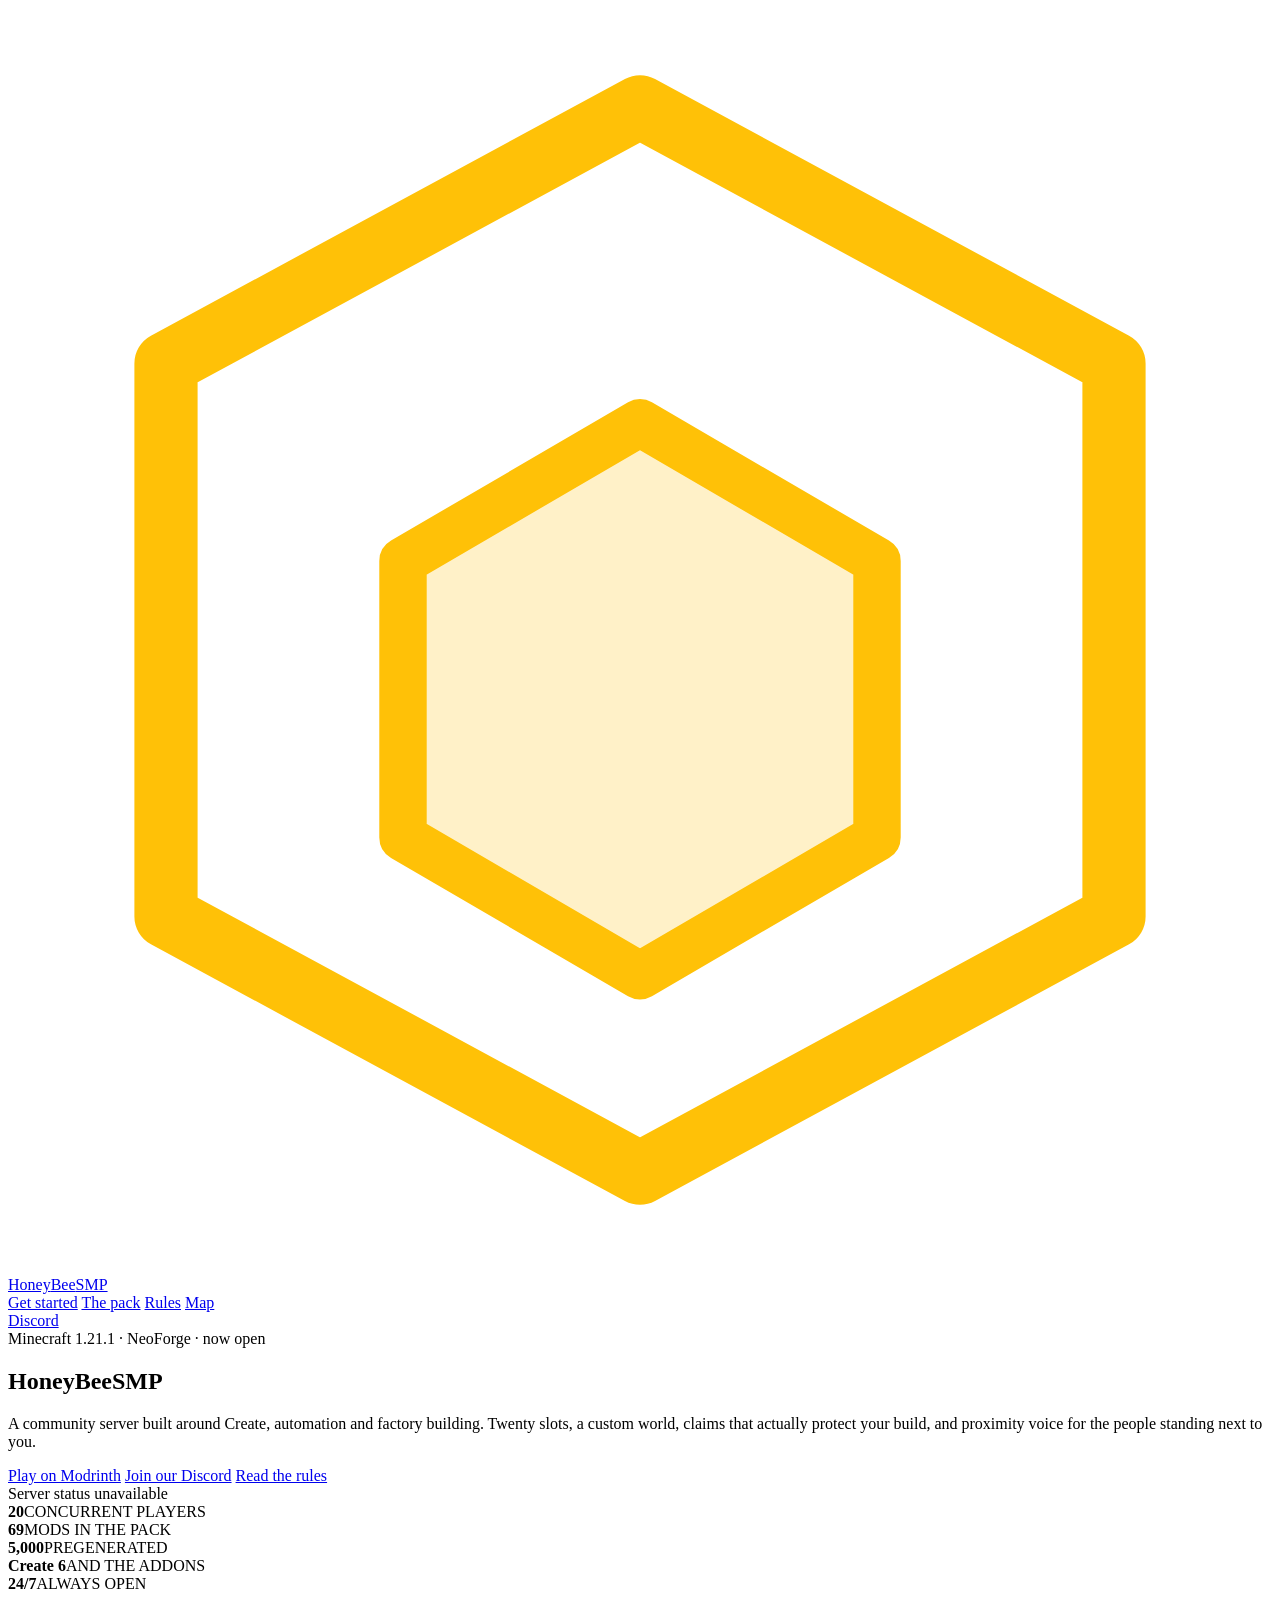
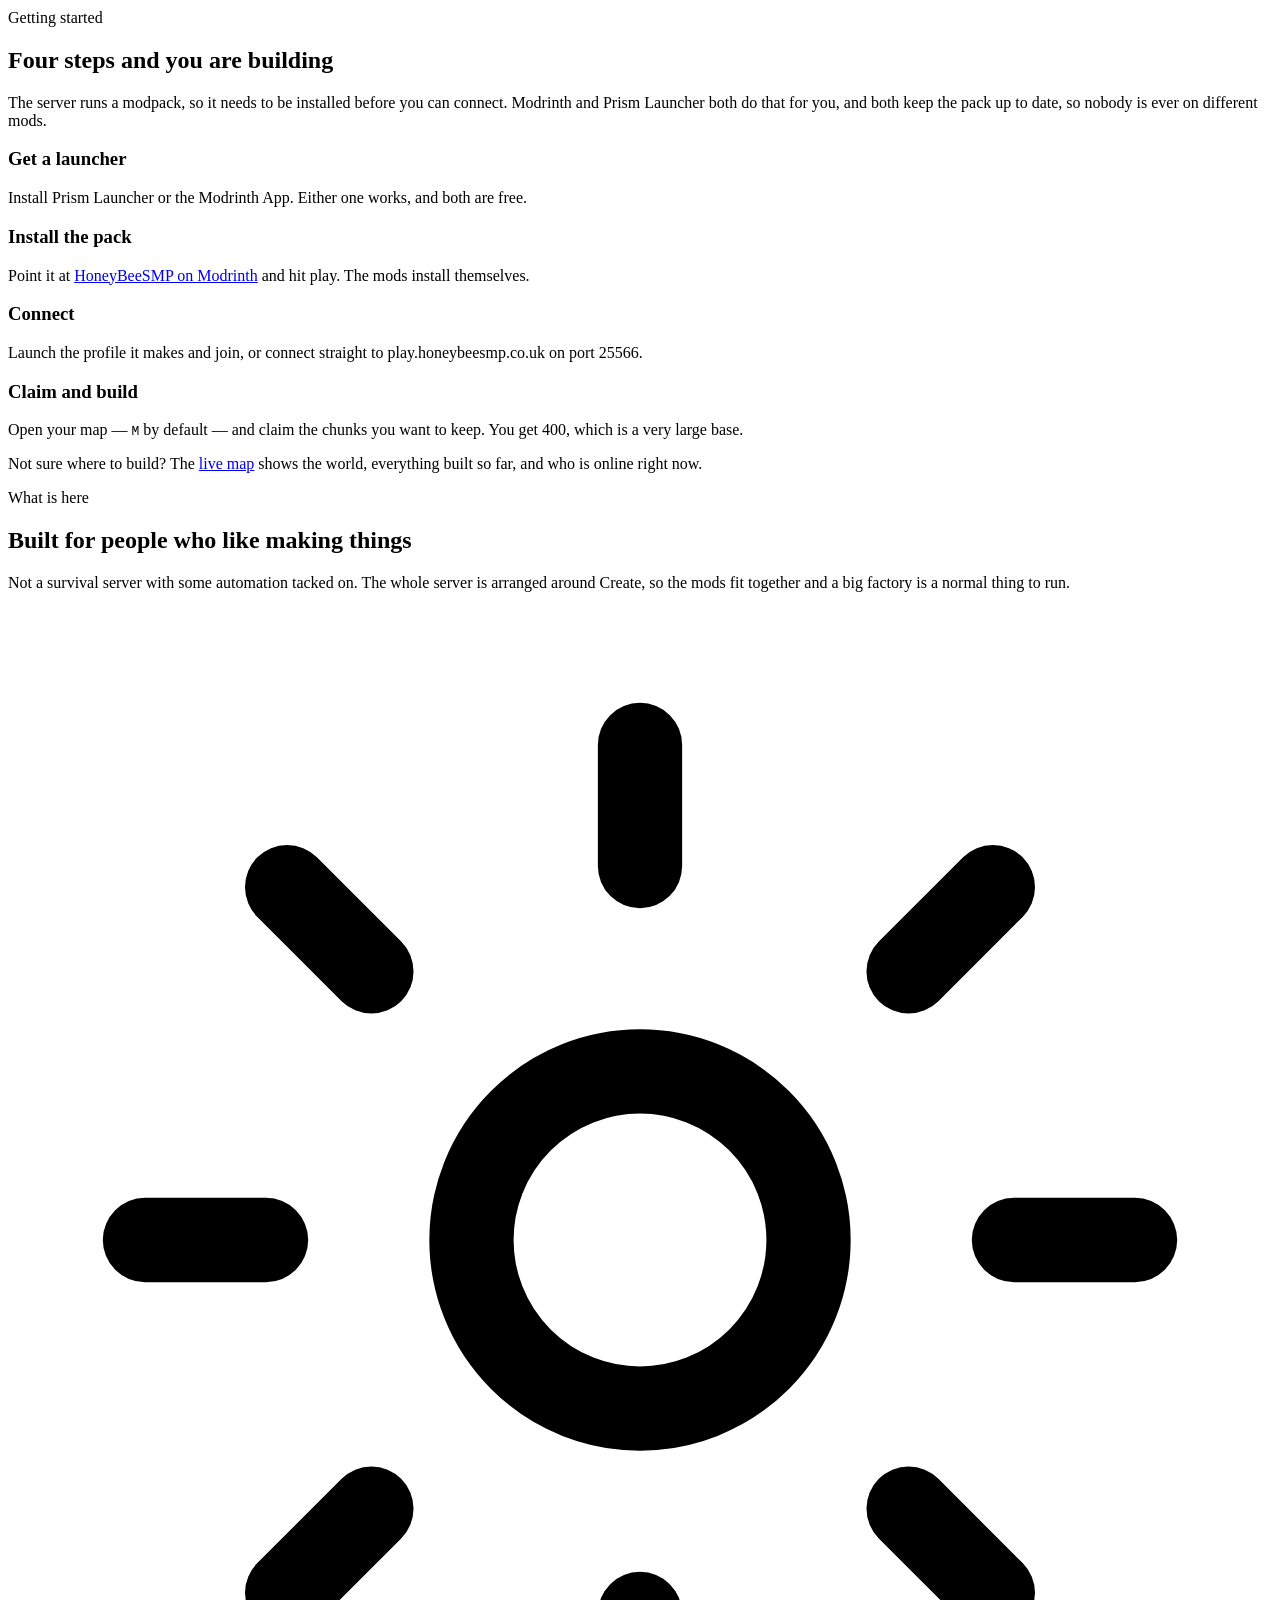
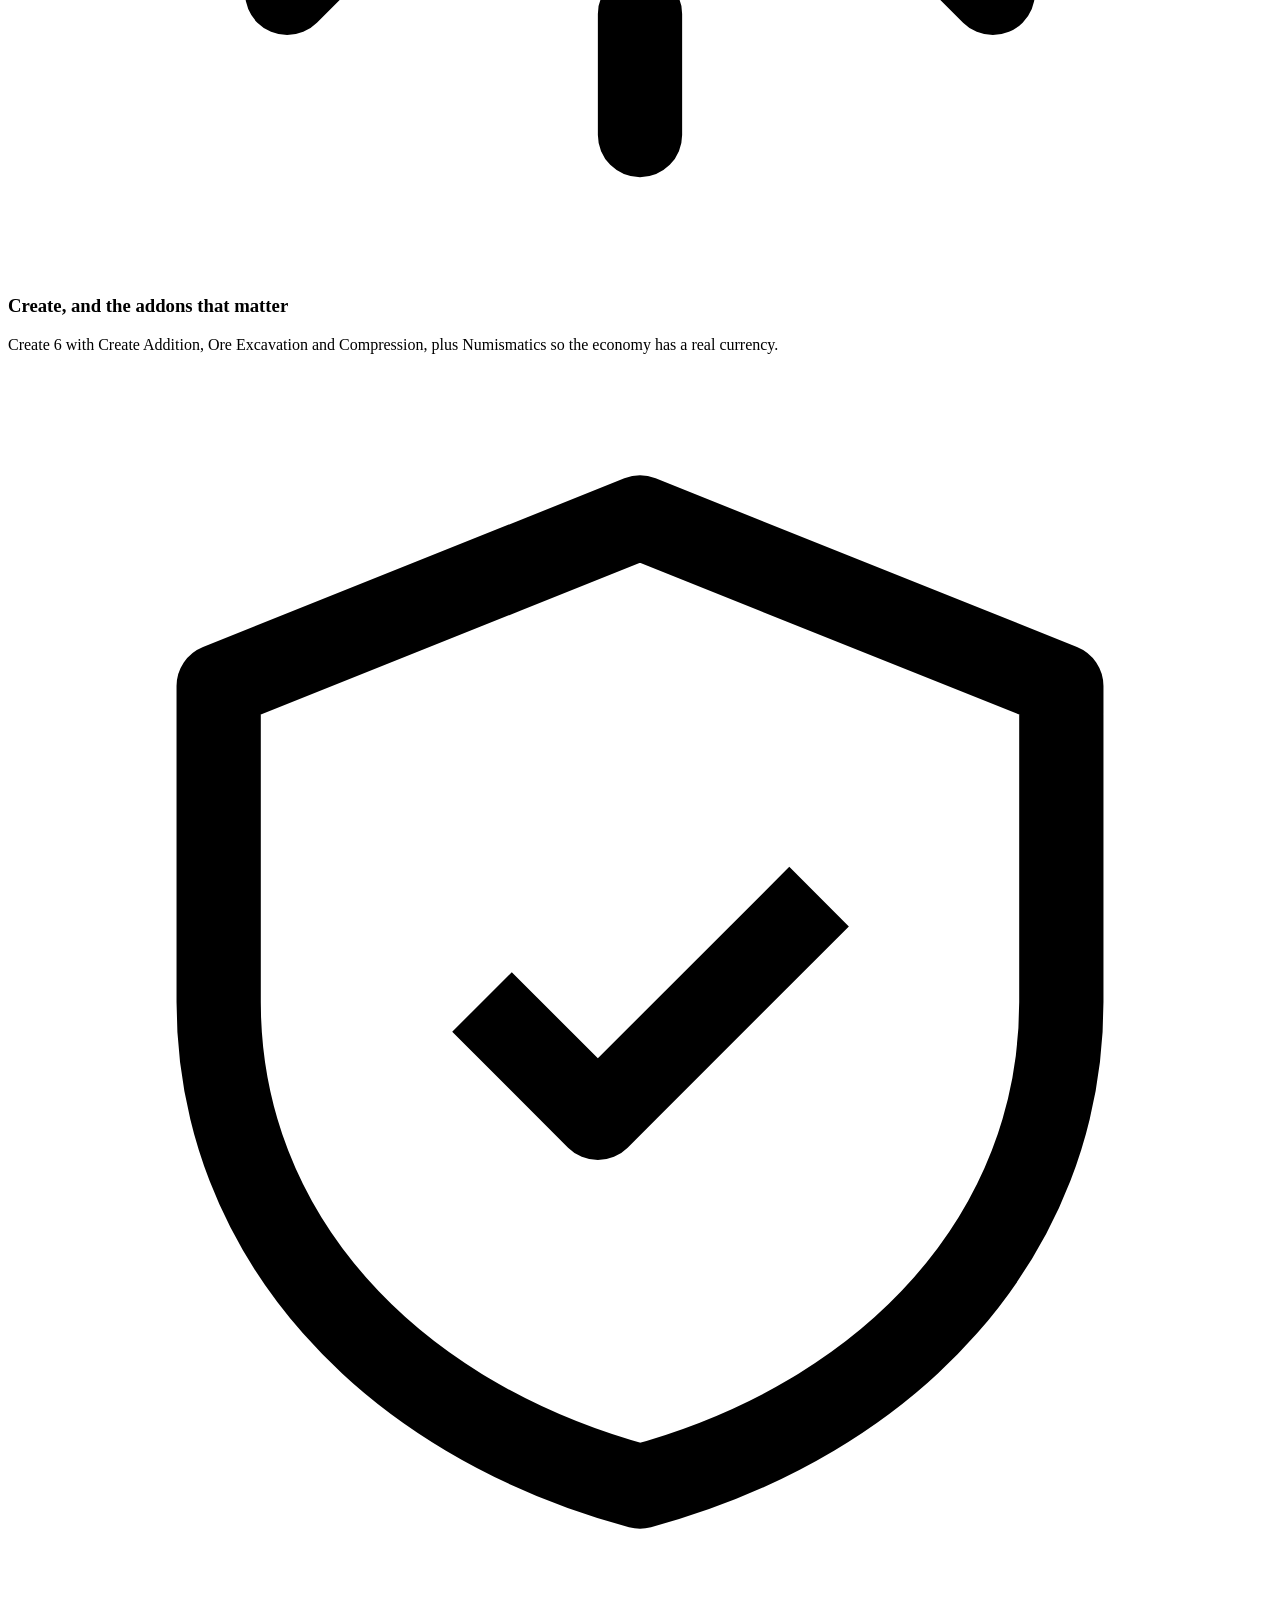
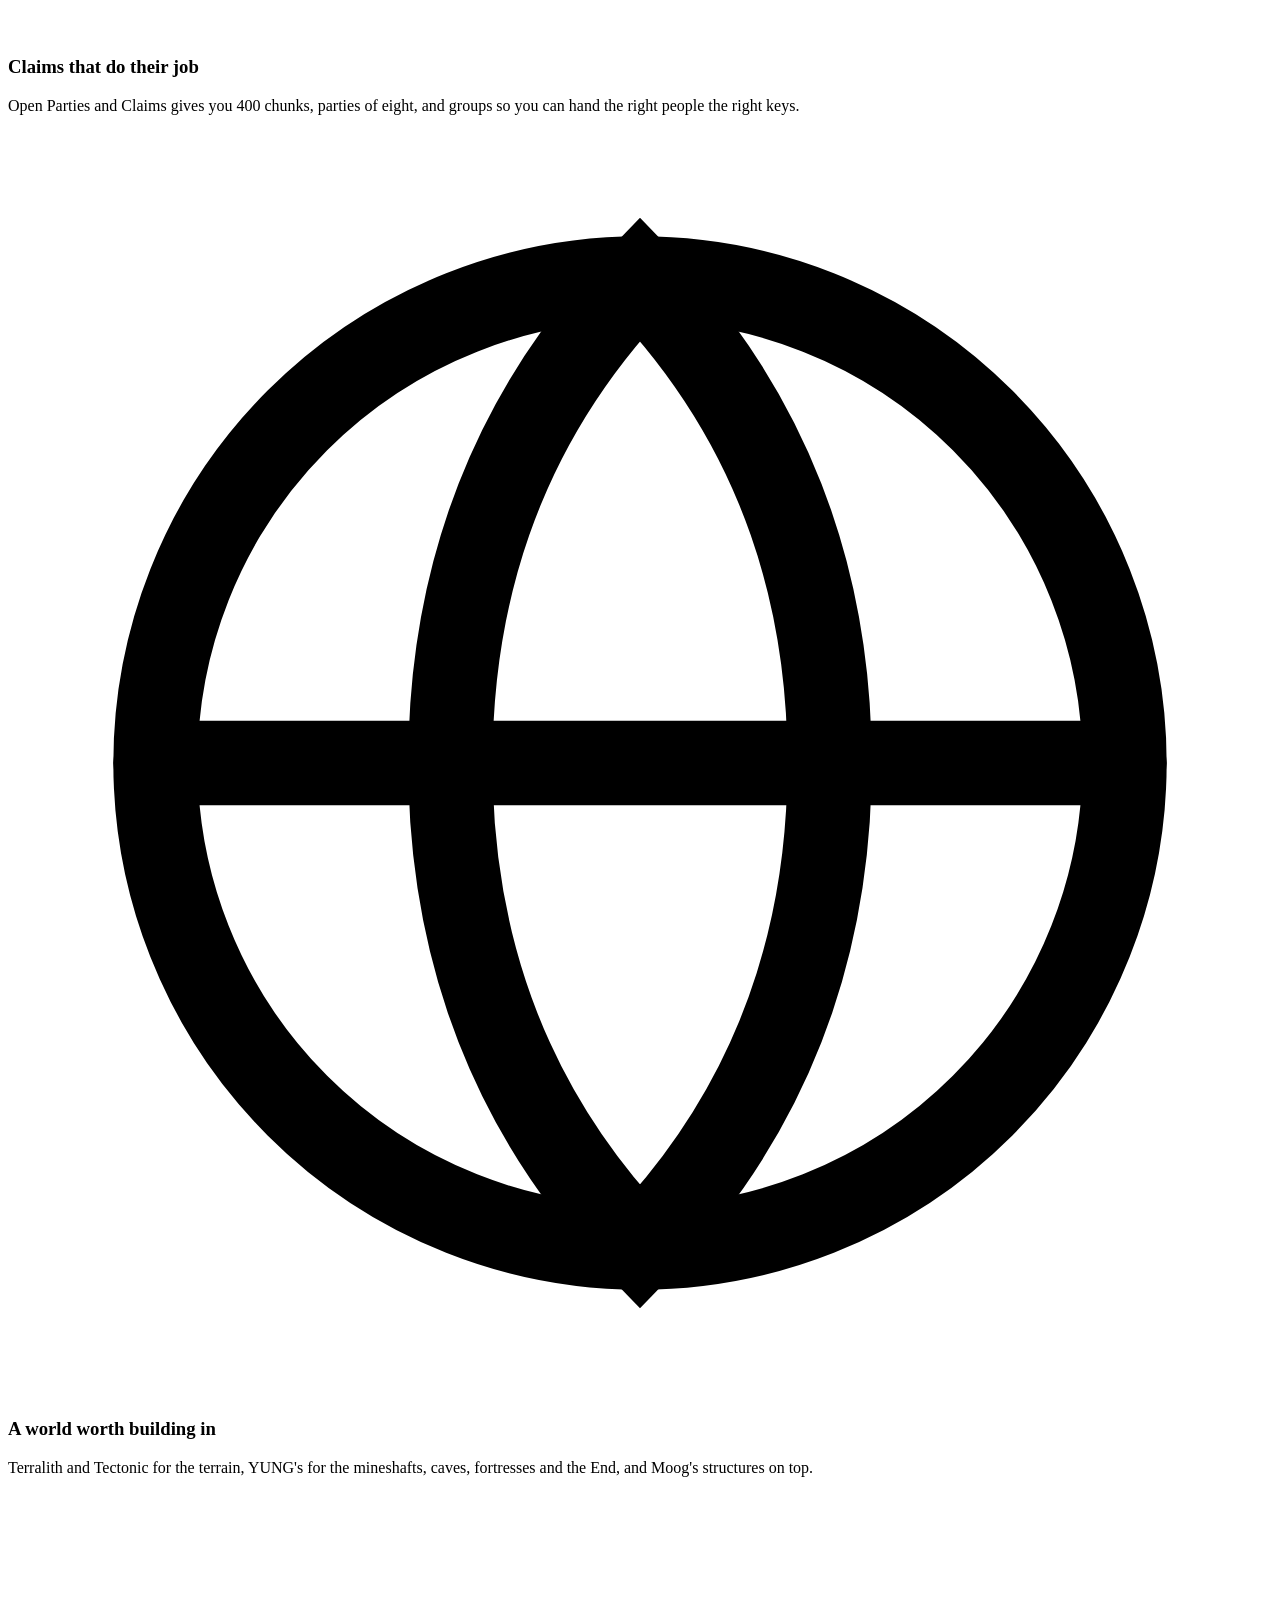
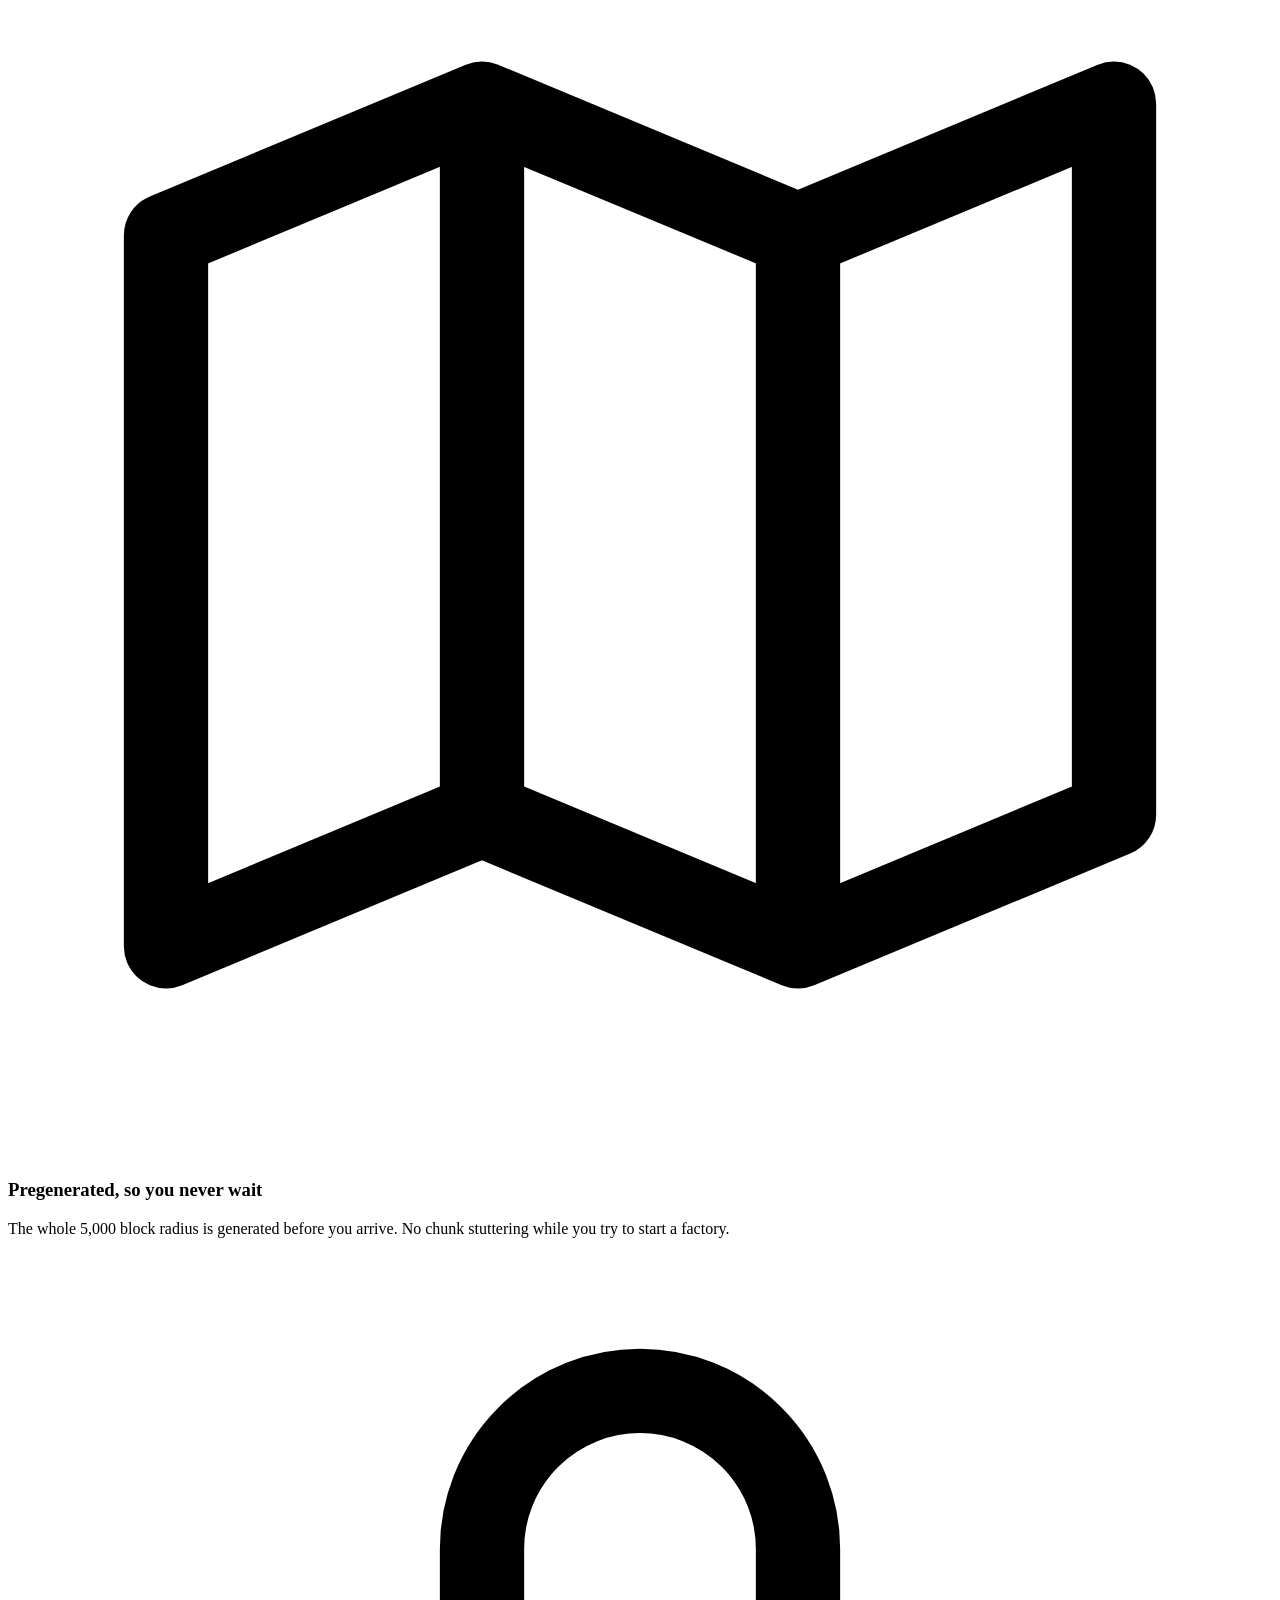
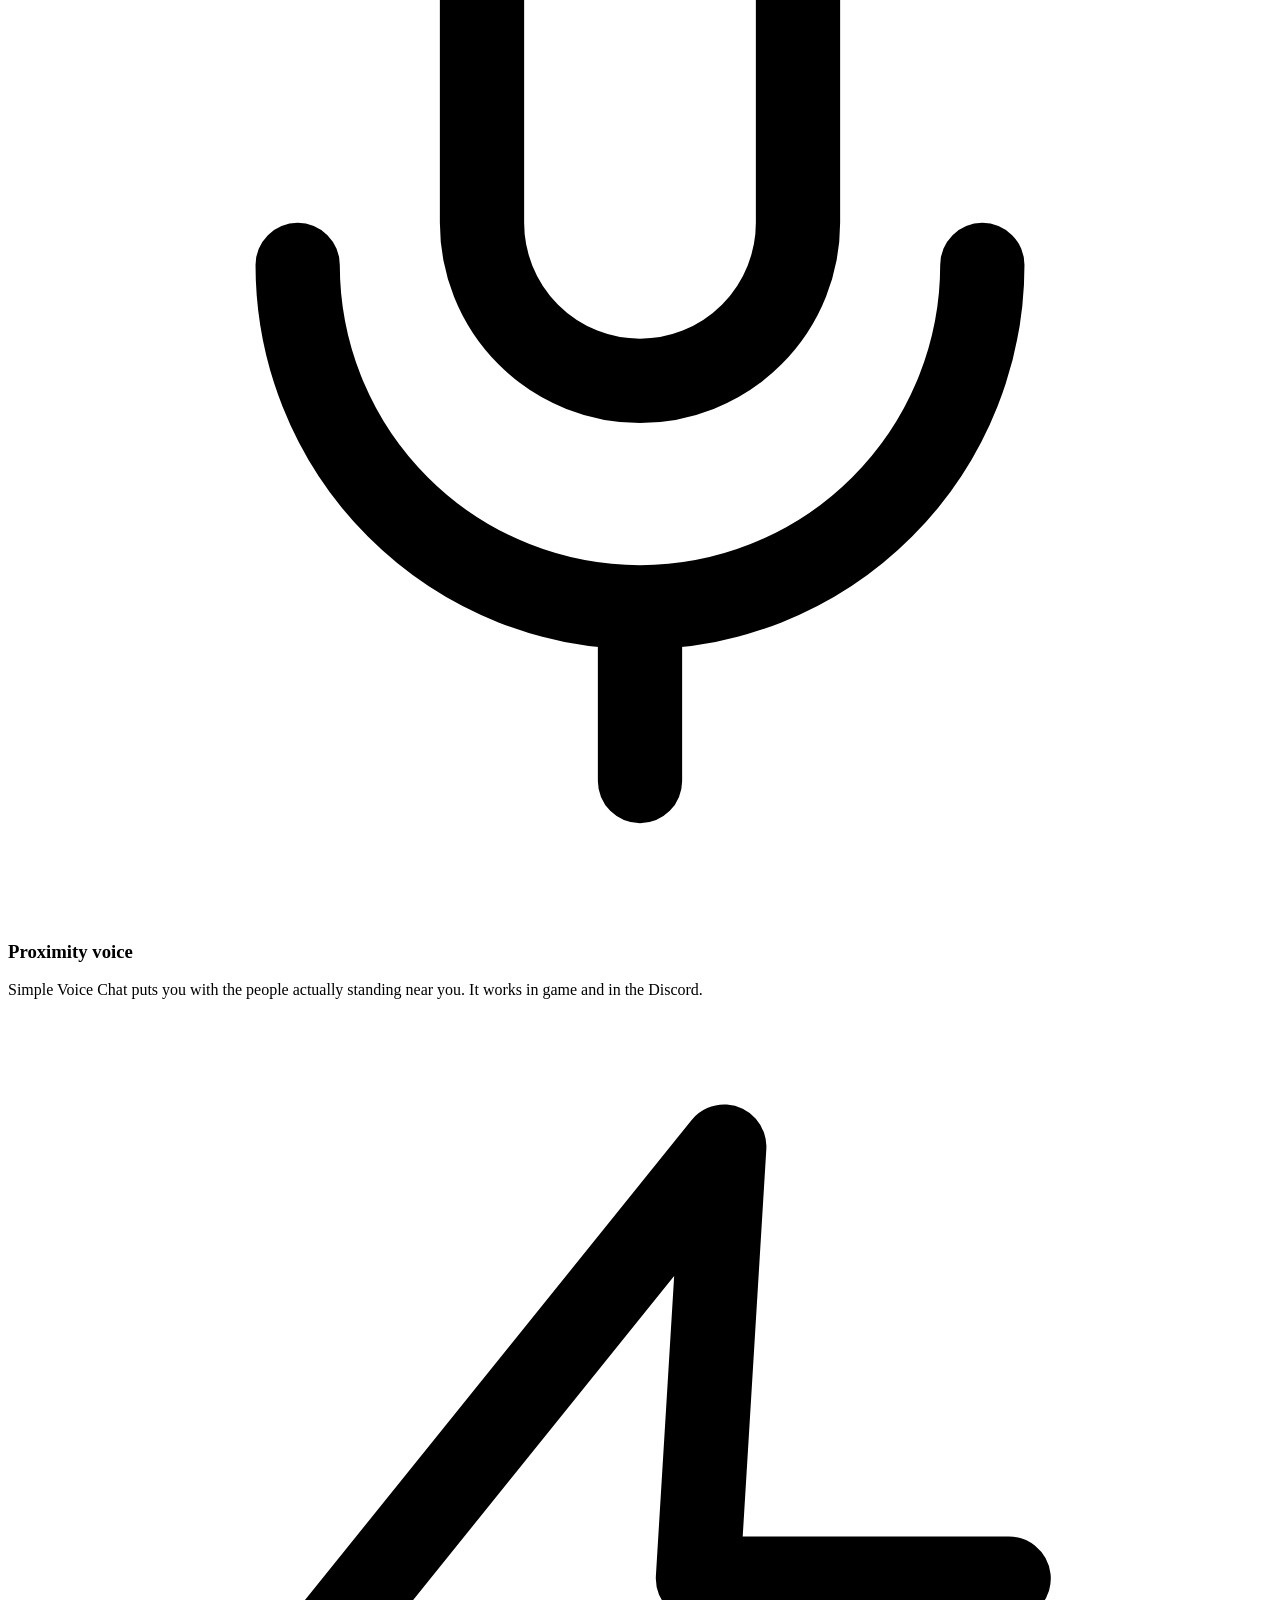
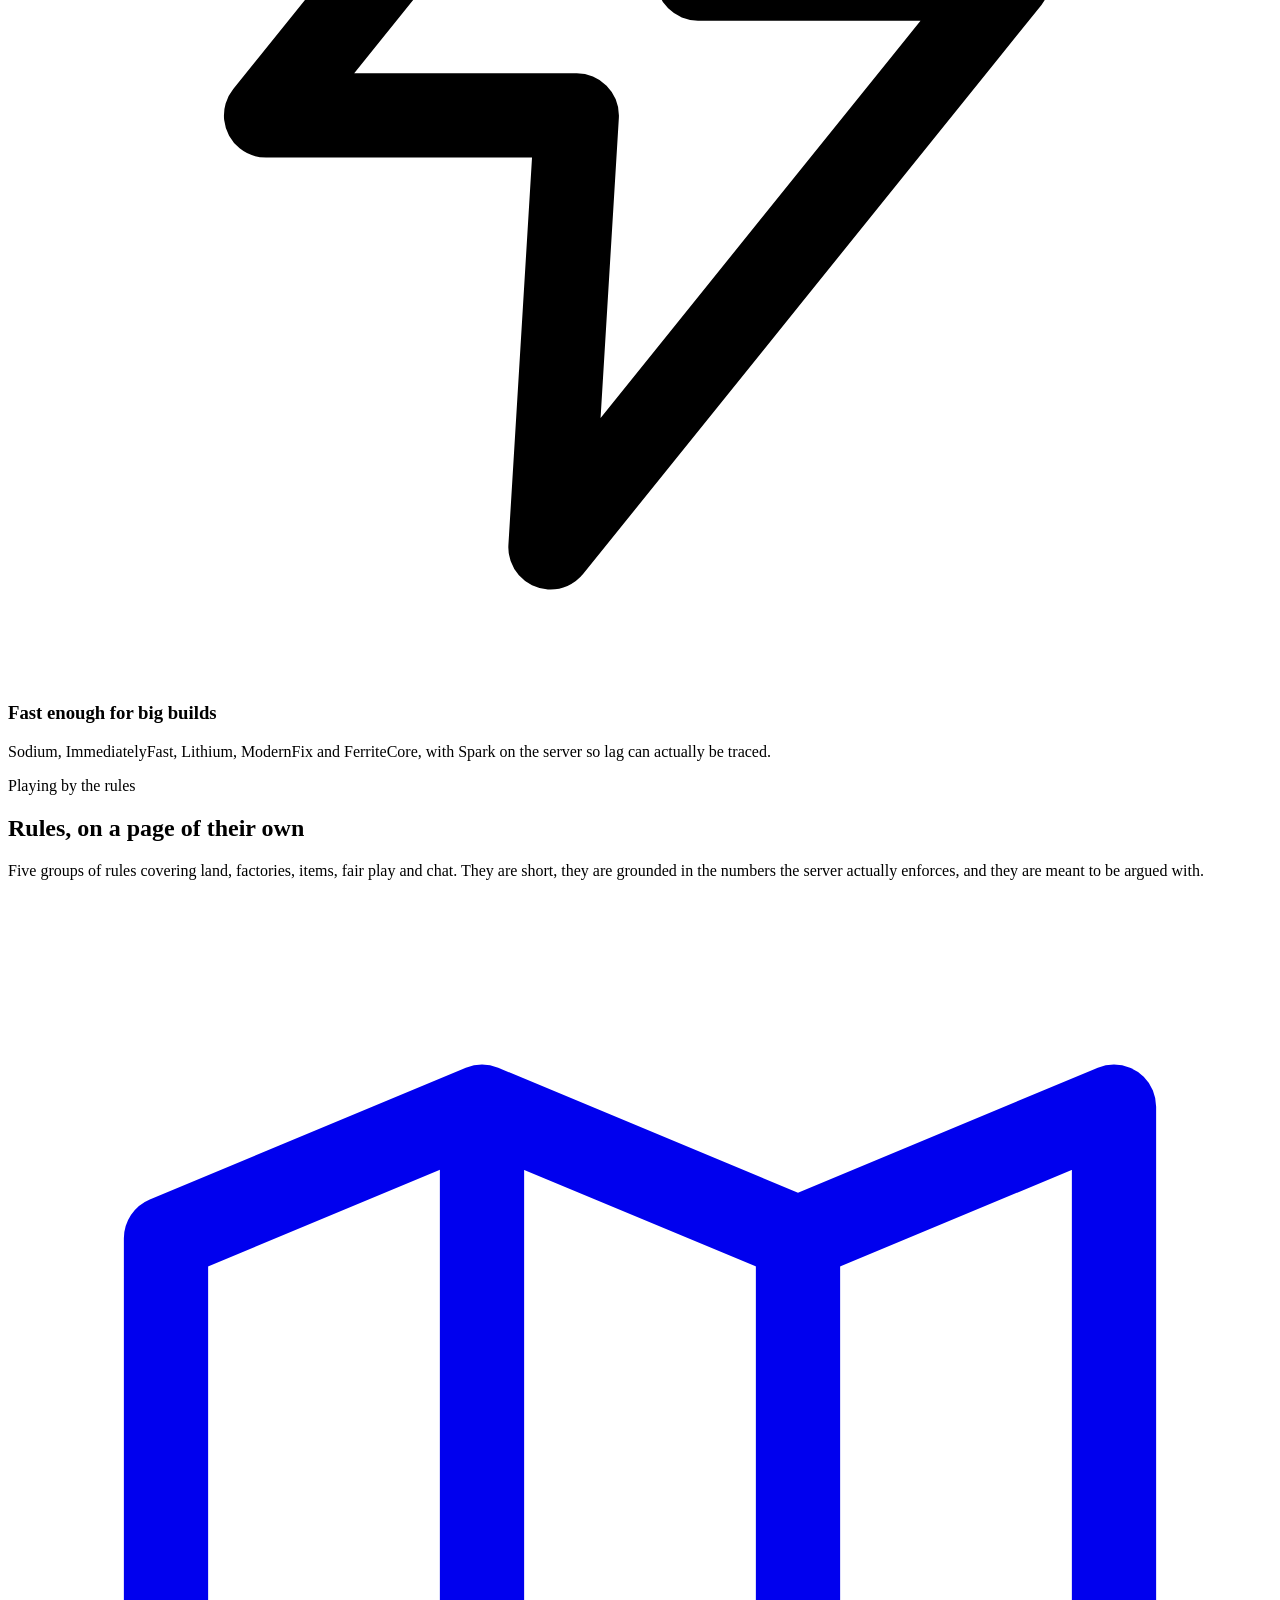
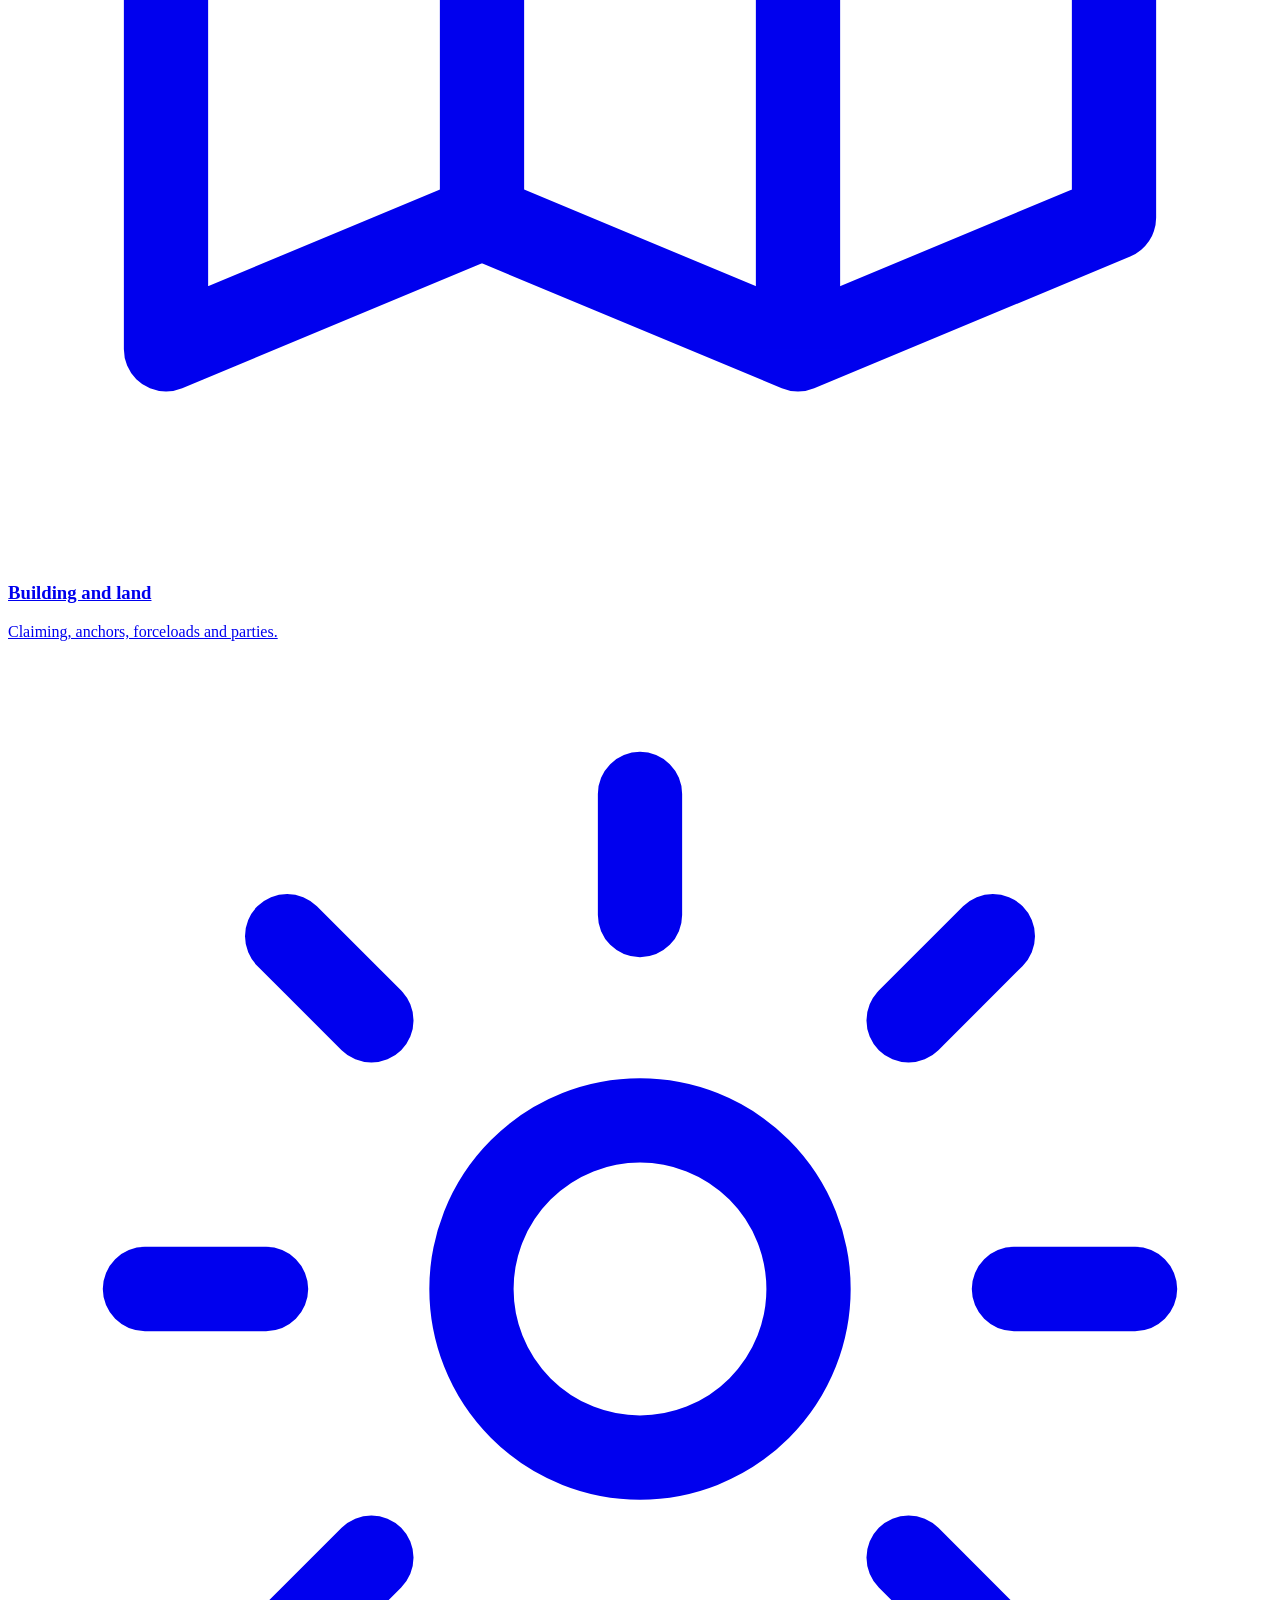
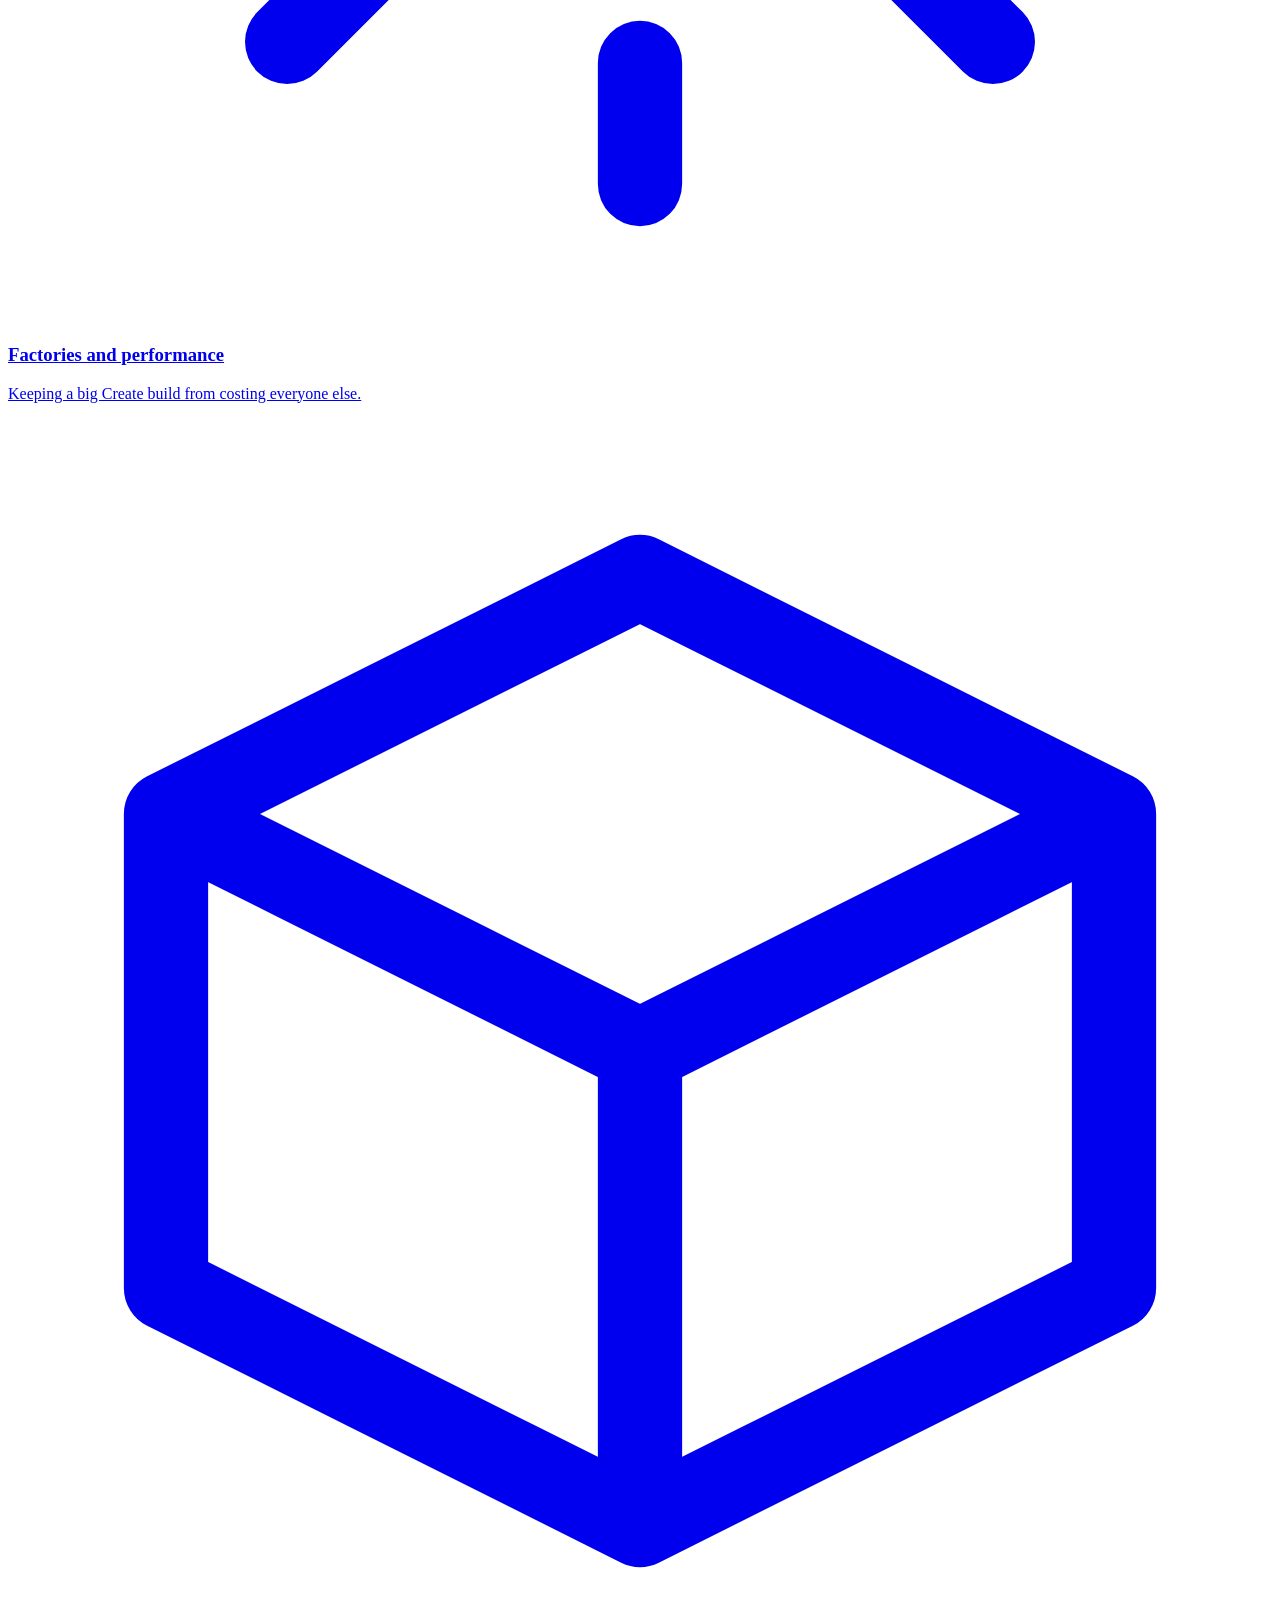
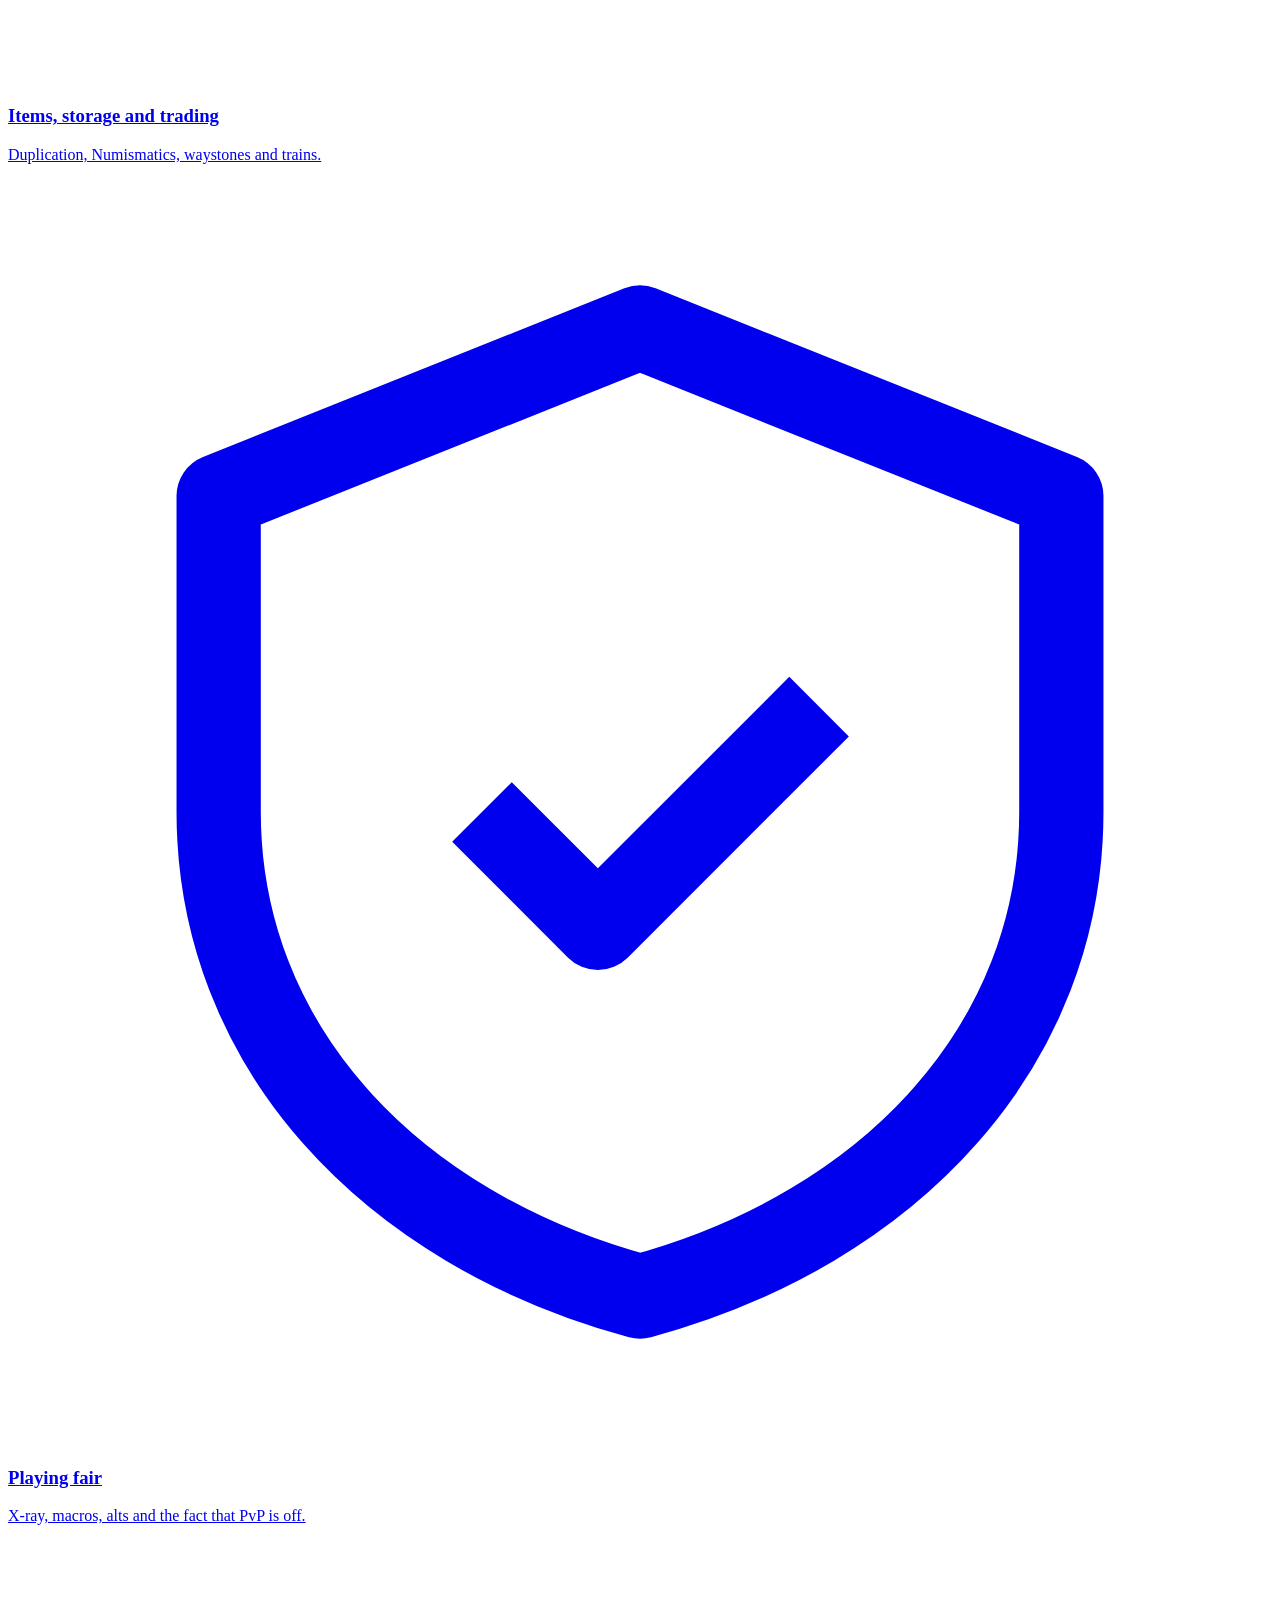
==== website/index.html @ 386caf42 "Remove Create Big Cannons: this is a PvE server Cannons exist to shoot players and their builds, and" ====
<!DOCTYPE html>
<html lang="en-GB">
<head>
  <meta charset="utf-8">
  <meta name="viewport" content="width=device-width, initial-scale=1">
  <title>HoneyBeeSMP - a Create and automation Minecraft server</title>
  <meta name="description" content="A UK-hosted Minecraft 1.21.1 NeoForge server built around Create and automation. 20 slots, claims, parties, proximity voice and a one-click modpack.">
  <meta name="theme-color" content="#0b0906">
  <meta name="robots" content="index, follow, max-image-preview:large">
  <link rel="canonical" href="https://honeybeesmp.co.uk/">
  <link rel="icon" href="/assets/favicon.svg" type="image/svg+xml">
  <link rel="icon" href="/assets/favicon-32.png" sizes="32x32" type="image/png">
  <link rel="apple-touch-icon" href="/assets/icon-180.png">
  <meta property="og:site_name" content="HoneyBeeSMP">
  <meta property="og:locale" content="en_GB">
  <meta property="og:type" content="website">
  <meta property="og:url" content="https://honeybeesmp.co.uk/">
  <meta property="og:title" content="HoneyBeeSMP - a Create and automation Minecraft server">
  <meta property="og:description" content="A UK-hosted Minecraft 1.21.1 NeoForge server built around Create and automation. 20 slots, claims, parties, proximity voice and a one-click modpack.">
  <meta property="og:image" content="https://honeybeesmp.co.uk/assets/og-image.png">
  <meta property="og:image:width" content="1200">
  <meta property="og:image:height" content="630">
  <meta property="og:image:alt" content="HoneyBeeSMP - a Create and automation Minecraft server">
  <meta name="twitter:card" content="summary_large_image">
  <meta name="twitter:title" content="HoneyBeeSMP - a Create and automation Minecraft server">
  <meta name="twitter:description" content="A UK-hosted Minecraft 1.21.1 NeoForge server built around Create and automation. 20 slots, claims, parties, proximity voice and a one-click modpack.">
  <meta name="twitter:image" content="https://honeybeesmp.co.uk/assets/og-image.png">
  <link rel="stylesheet" href="/assets/style.css">

  <script type="application/ld+json">
  {
    "@context": "https://schema.org",
    "@graph": [
      {
        "@type": "Organization",
        "@id": "https://honeybeesmp.co.uk/#organization",
        "name": "HoneyBeeSMP",
        "url": "https://honeybeesmp.co.uk/",
        "logo": "https://honeybeesmp.co.uk/assets/icon-512.png",
        "description": "A Minecraft community server built around Create and automation.",
        "sameAs": [
          "https://discord.gg/TsBmAGPtMG",
          "https://modrinth.com/server/honeybeesmp"
        ]
      },
      {
        "@type": "WebSite",
        "@id": "https://honeybeesmp.co.uk/#website",
        "url": "https://honeybeesmp.co.uk/",
        "name": "HoneyBeeSMP",
        "inLanguage": "en-GB",
        "publisher": { "@id": "https://honeybeesmp.co.uk/#organization" }
      }
    ]
  }
  </script>
</head>
<body>
  <div class="backdrop" aria-hidden="true"></div>

  <header class="nav">
    <div class="wrap">
      <a class="brand" href="#top">
        <svg viewBox="0 0 32 32" fill="none" aria-hidden="true">
          <path d="M16 2.5 28 9v14L16 29.5 4 23V9z" stroke="#ffc107" stroke-width="1.6" stroke-linejoin="round"/>
          <path d="M16 10.5 22 14v7l-6 3.5L10 21v-7z" fill="#ffc107" fill-opacity=".22" stroke="#ffc107" stroke-width="1.2" stroke-linejoin="round"/>
        </svg>
        <span>Honey<span class="bee">Bee</span>SMP</span>
      </a>
      <nav>
        <a href="/#join" aria-current="page">Get started</a>
        <a href="/mods">The pack</a>
        <a href="/rules">Rules</a>
        <a href="https://map.honeybeesmp.co.uk">Map</a>
      </nav>
      <a class="btn ghost small" href="https://discord.gg/TsBmAGPtMG">Discord</a>
    </div>
  </header>

  <main id="top">
<section class="hero wrap">
<span class="kicker"><span class="dot"></span> Minecraft 1.21.1 &middot; NeoForge &middot; now open</span>
      <h1>Honey<span class="bee">Bee</span>SMP</h1>
      <p class="tagline">
        A community server built around Create, automation and factory building.
        Twenty slots, a custom world, claims that actually protect your build,
        and proximity voice for the people standing next to you.
      </p>
      <div class="actions">
        <a class="btn primary" href="https://modrinth.com/server/honeybeesmp">Play on Modrinth</a>
        <a class="btn discord" href="https://discord.gg/TsBmAGPtMG">Join our Discord</a>
        <a class="btn ghost" href="#rules">Read the rules</a>
      </div>

      <div class="status" id="status" aria-live="polite">
        <span class="dot"></span>
        <span id="status-text">Checking the server&hellip;</span>
      </div>

      <div class="stats">
        <div><b>20</b><span>CONCURRENT PLAYERS</span></div>
        <div><b>69</b><span>MODS IN THE PACK</span></div>
        <div><b>5,000</b><span>PREGENERATED</span></div>
        <div><b>Create 6</b><span>AND THE ADDONS</span></div>
        <div><b>24/7</b><span>ALWAYS OPEN</span></div>
      </div>
    </section>

<section class="section wrap" id="join">
<p class="eyebrow">Getting started</p>
      <h2>Four steps and you are building</h2>
      <p class="lede">
        The server runs a modpack, so it needs to be installed before you can
        connect. Modrinth and Prism Launcher both do that for you, and both
        keep the pack up to date, so nobody is ever on different mods.
      </p>
      <div class="steps">
        <div class="step">
          <h3>Get a launcher</h3>
          <p>Install Prism Launcher or the Modrinth App. Either one works, and both are free.</p>
        </div>
        <div class="step">
          <h3>Install the pack</h3>
          <p>Point it at <a href="https://modrinth.com/server/honeybeesmp">HoneyBeeSMP on Modrinth</a> and hit play. The mods install themselves.</p>
        </div>
        <div class="step">
          <h3>Connect</h3>
          <p>Launch the profile it makes and join, or connect straight to play.honeybeesmp.co.uk on port 25566.</p>
        </div>
        <div class="step">
          <h3>Claim and build</h3>
          <p>Open your map &mdash; <code>M</code> by default &mdash; and claim the chunks you want to keep. You get 400, which is a very large base.</p>
        </div>
      </div>
      <p class="aside">
        Not sure where to build? The
        <a href="https://map.honeybeesmp.co.uk">live map</a> shows the world,
        everything built so far, and who is online right now.
      </p>
    </section>

<section class="section wrap" id="features">
<p class="eyebrow">What is here</p>
      <h2>Built for people who like making things</h2>
      <p class="lede">
        Not a survival server with some automation tacked on. The whole server
        is arranged around Create, so the mods fit together and a big factory
        is a normal thing to run.
      </p>
      <div class="grid">
        <article class="card">
          <div class="icon">
            <svg viewBox="0 0 24 24" fill="none" stroke="currentColor" stroke-width="1.6" stroke-linecap="round"><circle cx="12" cy="12" r="3.2"/><path d="M12 2.6v2.3M12 19.1v2.3M21.4 12h-2.3M4.9 12H2.6M18.7 5.3l-1.6 1.6M6.9 17.1l-1.6 1.6M18.7 18.7l-1.6-1.6M6.9 6.9 5.3 5.3"/></svg>
          </div>
          <h3>Create, and the addons that matter</h3>
          <p>Create 6 with Create Addition, Ore Excavation and Compression, plus Numismatics so the economy has a real currency.</p>
        </article>
        <article class="card">
          <div class="icon">
            <svg viewBox="0 0 24 24" fill="none" stroke="currentColor" stroke-width="1.6" stroke-linejoin="round"><path d="M12 2.8 20 6v6c0 4.4-3.2 7.9-8 9.2-4.8-1.3-8-4.8-8-9.2V6z"/><path d="m9 12 2.2 2.2L15.4 10"/></svg>
          </div>
          <h3>Claims that do their job</h3>
          <p>Open Parties and Claims gives you 400 chunks, parties of eight, and groups so you can hand the right people the right keys.</p>
        </article>
        <article class="card">
          <div class="icon">
            <svg viewBox="0 0 24 24" fill="none" stroke="currentColor" stroke-width="1.6" stroke-linecap="round"><circle cx="12" cy="12" r="9.2"/><path d="M2.8 12h18.4M12 2.8c2.4 2.5 3.6 5.6 3.6 9.2s-1.2 6.7-3.6 9.2c-2.4-2.5-3.6-5.6-3.6-9.2S9.6 5.3 12 2.8z"/></svg>
          </div>
          <h3>A world worth building in</h3>
          <p>Terralith and Tectonic for the terrain, YUNG's for the mineshafts, caves, fortresses and the End, and Moog's structures on top.</p>
        </article>
        <article class="card">
          <div class="icon">
            <svg viewBox="0 0 24 24" fill="none" stroke="currentColor" stroke-width="1.6" stroke-linejoin="round"><path d="m3 6.5 6-2.5 6 2.5 6-2.5v13.5L15 20l-6-2.5L3 20z"/><path d="M9 4v13.5M15 6.5V20"/></svg>
          </div>
          <h3>Pregenerated, so you never wait</h3>
          <p>The whole 5,000 block radius is generated before you arrive. No chunk stuttering while you try to start a factory.</p>
        </article>
        <article class="card">
          <div class="icon">
            <svg viewBox="0 0 24 24" fill="none" stroke="currentColor" stroke-width="1.6" stroke-linecap="round"><rect x="9" y="2.6" width="6" height="11.2" rx="3"/><path d="M5.5 11.6a6.5 6.5 0 0 0 13 0M12 18.1v3.3"/></svg>
          </div>
          <h3>Proximity voice</h3>
          <p>Simple Voice Chat puts you with the people actually standing near you. It works in game and in the Discord.</p>
        </article>
        <article class="card">
          <div class="icon">
            <svg viewBox="0 0 24 24" fill="none" stroke="currentColor" stroke-width="1.6" stroke-linejoin="round"><path d="M13.6 2.5 4.9 13.3h5.9l-.5 8.2 8.7-10.8h-5.9z"/></svg>
          </div>
          <h3>Fast enough for big builds</h3>
          <p>Sodium, ImmediatelyFast, Lithium, ModernFix and FerriteCore, with Spark on the server so lag can actually be traced.</p>
        </article>
      </div>
    </section>

    <section class="section wrap" id="rules">
      <p class="eyebrow">Playing by the rules</p>
      <h2>Rules, on a page of their own</h2>
      <p class="lede">
        Five groups of rules covering land, factories, items, fair play and
        chat. They are short, they are grounded in the numbers the server
        actually enforces, and they are meant to be argued with.
      </p>
      <div class="grid">
        <a class="card" href="/rules#rule-land">
          <div class="icon"><svg viewBox="0 0 24 24" fill="none" stroke="currentColor" stroke-width="1.6" stroke-linejoin="round"><path d="m3 6.5 6-2.5 6 2.5 6-2.5v13.5L15 20l-6-2.5L3 20z"/><path d="M9 4v13.5M15 6.5V20"/></svg></div>
          <h3>Building and land</h3>
          <p>Claiming, anchors, forceloads and parties.</p>
        </a>
        <a class="card" href="/rules#rule-factories">
          <div class="icon"><svg viewBox="0 0 24 24" fill="none" stroke="currentColor" stroke-width="1.6" stroke-linecap="round"><circle cx="12" cy="12" r="3.2"/><path d="M12 2.6v2.3M12 19.1v2.3M21.4 12h-2.3M4.9 12H2.6M18.7 5.3l-1.6 1.6M6.9 17.1l-1.6 1.6M18.7 18.7l-1.6-1.6M6.9 6.9 5.3 5.3"/></svg></div>
          <h3>Factories and performance</h3>
          <p>Keeping a big Create build from costing everyone else.</p>
        </a>
        <a class="card" href="/rules#rule-items">
          <div class="icon"><svg viewBox="0 0 24 24" fill="none" stroke="currentColor" stroke-width="1.6" stroke-linejoin="round"><path d="M3 7.5 12 3l9 4.5v9L12 21l-9-4.5z"/><path d="M3 7.5 12 12l9-4.5M12 12v9"/></svg></div>
          <h3>Items, storage and trading</h3>
          <p>Duplication, Numismatics, waystones and trains.</p>
        </a>
        <a class="card" href="/rules#rule-fair">
          <div class="icon"><svg viewBox="0 0 24 24" fill="none" stroke="currentColor" stroke-width="1.6" stroke-linejoin="round"><path d="M12 2.8 20 6v6c0 4.4-3.2 7.9-8 9.2-4.8-1.3-8-4.8-8-9.2V6z"/><path d="m9 12 2.2 2.2L15.4 10"/></svg></div>
          <h3>Playing fair</h3>
          <p>X-ray, macros, alts and the fact that PvP is off.</p>
        </a>
        <a class="card" href="/rules#rule-chat">
          <div class="icon"><svg viewBox="0 0 24 24" fill="none" stroke="currentColor" stroke-width="1.6" stroke-linecap="round"><rect x="9" y="2.6" width="6" height="11.2" rx="3"/><path d="M5.5 11.6a6.5 6.5 0 0 0 13 0M12 18.1v3.3"/></svg></div>
          <h3>Chat and voice</h3>
          <p>Being decent, and where to ask for help.</p>
        </a>
      </div>
      <p class="teaser-more"><a class="btn ghost" href="/rules">Read the server rules</a></p>
    </section>
  </main>

  <footer>
    <div class="wrap foot">
      <span>&copy; 2026 HoneyBeeSMP &middot; play.honeybeesmp.co.uk</span>
      <span class="foot-links">
        <a href="https://modrinth.com/server/honeybeesmp">Modrinth</a>
        <a href="https://map.honeybeesmp.co.uk">Map</a>
        <a href="https://discord.gg/TsBmAGPtMG">Discord</a>
        <a href="/rules">Server rules</a>
        <a href="/privacy">Privacy</a>
        <a href="/cookies">Cookies</a>
        <a href="mailto:admin@honeybeesmp.co.uk">Contact</a>
      </span>

    <div class="wrap">
      <p class="disclaimer">
        Not an official Minecraft product. Not approved by or associated with
        Mojang or Microsoft.
      </p>
    </div>
  </footer>

<script>
// The bot writes a small status file for the website. If it is missing
    // we say so rather than showing a number we cannot stand behind.
    (function () {
      var box = document.getElementById('status');
      var text = document.getElementById('status-text');
      if (!box || !text) return;

      function show(state, message) {
        box.classList.remove('live', 'off');
        if (state) box.classList.add(state);
        text.innerHTML = message;
      }

      fetch('status.json', { cache: 'no-store' })
        .then(function (r) { return r.ok ? r.json() : Promise.reject(r.status); })
        .then(function (s) {
          if (typeof s.online !== 'number') throw new Error('bad status');
          if (s.online_server === false) {
            show('off', 'The server is offline right now');
            return;
          }
          show(s.online > 0 ? 'live' : null,
            '<b>' + s.online + '</b> / ' + s.max + ' players online &middot; ' +
            (s.version || '1.21.1'));
        })
        .catch(function () {
          show(null, 'Server status unavailable');
        });
    })();
  </script>
  <div class="cookie-banner" id="cookie-banner" role="region" aria-label="Cookie notice" hidden>
    <p>
      This site sets <strong>no cookies</strong> and runs no tracking. It saves one
      thing in your browser: that you have read this.
      <a href="/cookies">Cookie policy</a>.
    </p>
    <button class="btn primary small" type="button" data-cookie-dismiss>Got it</button>
  </div>
  <script src="/assets/site.js" defer></script>
</body>
</html>
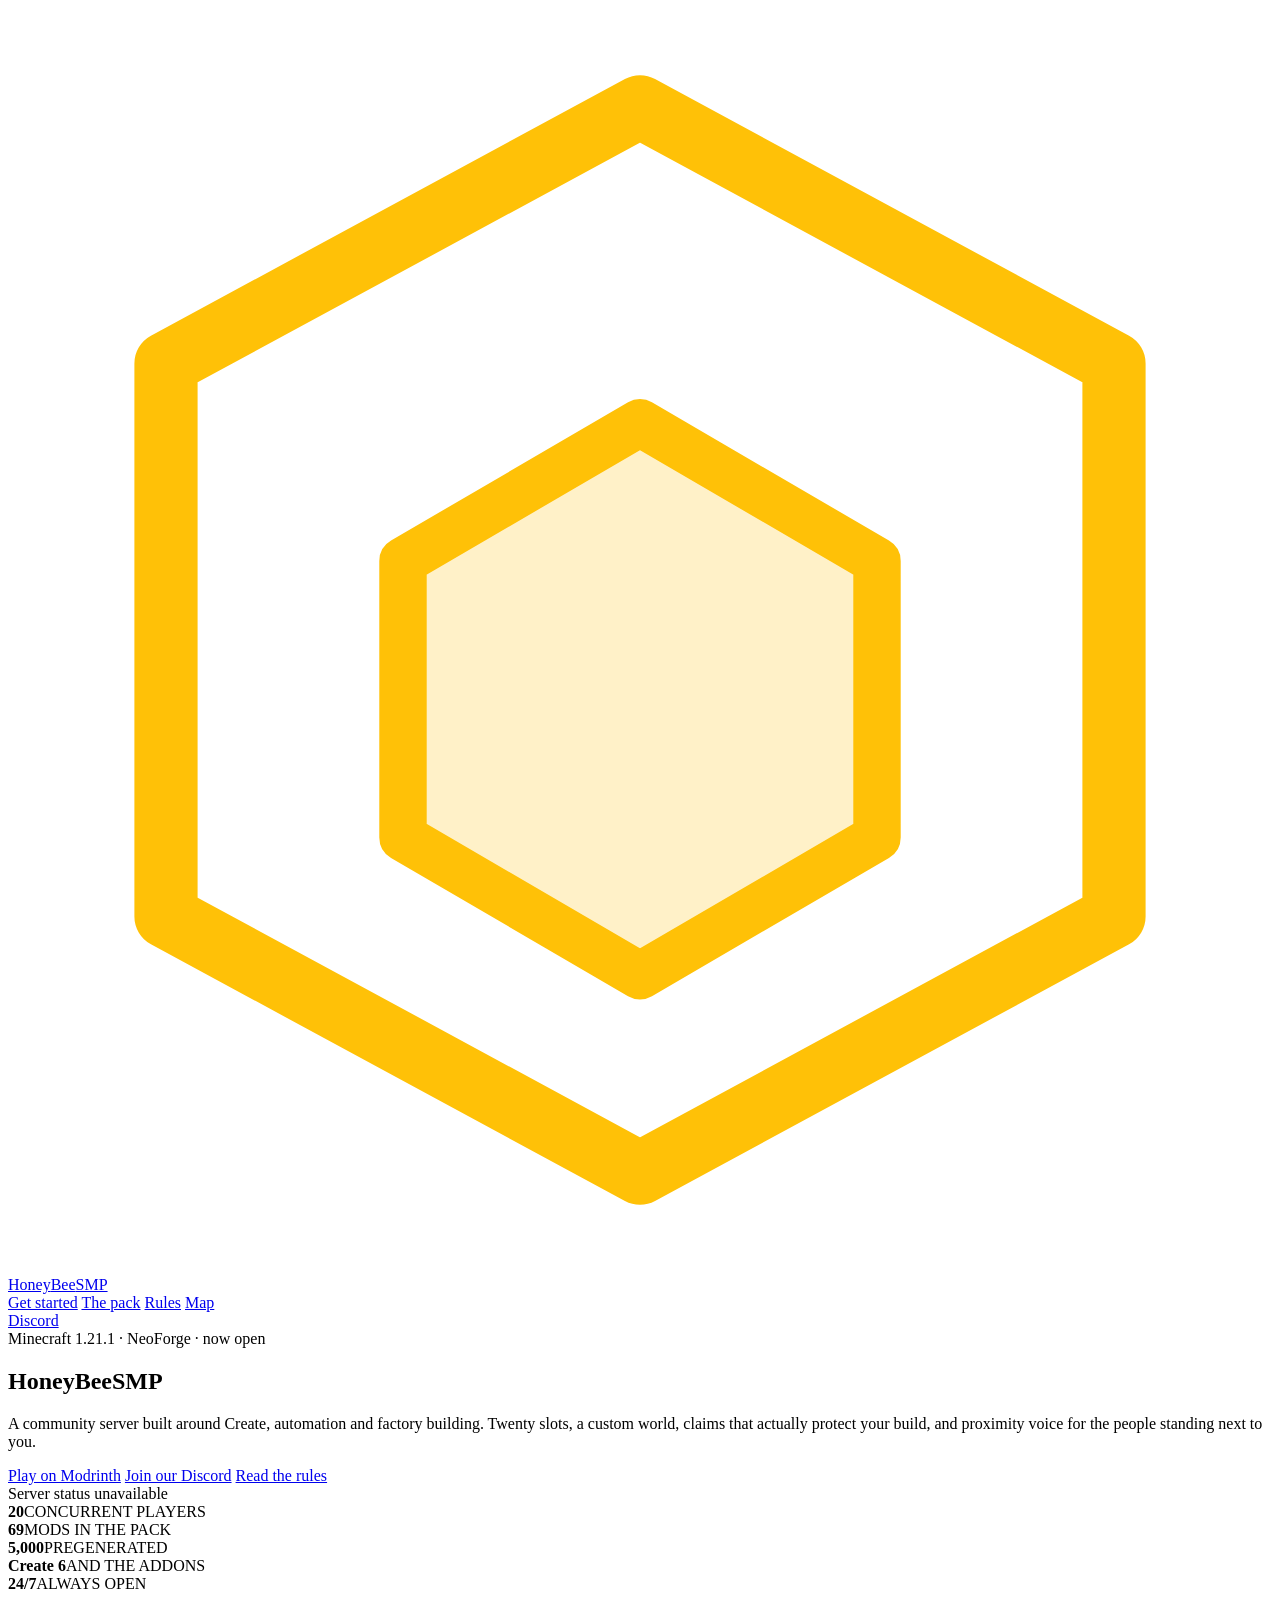
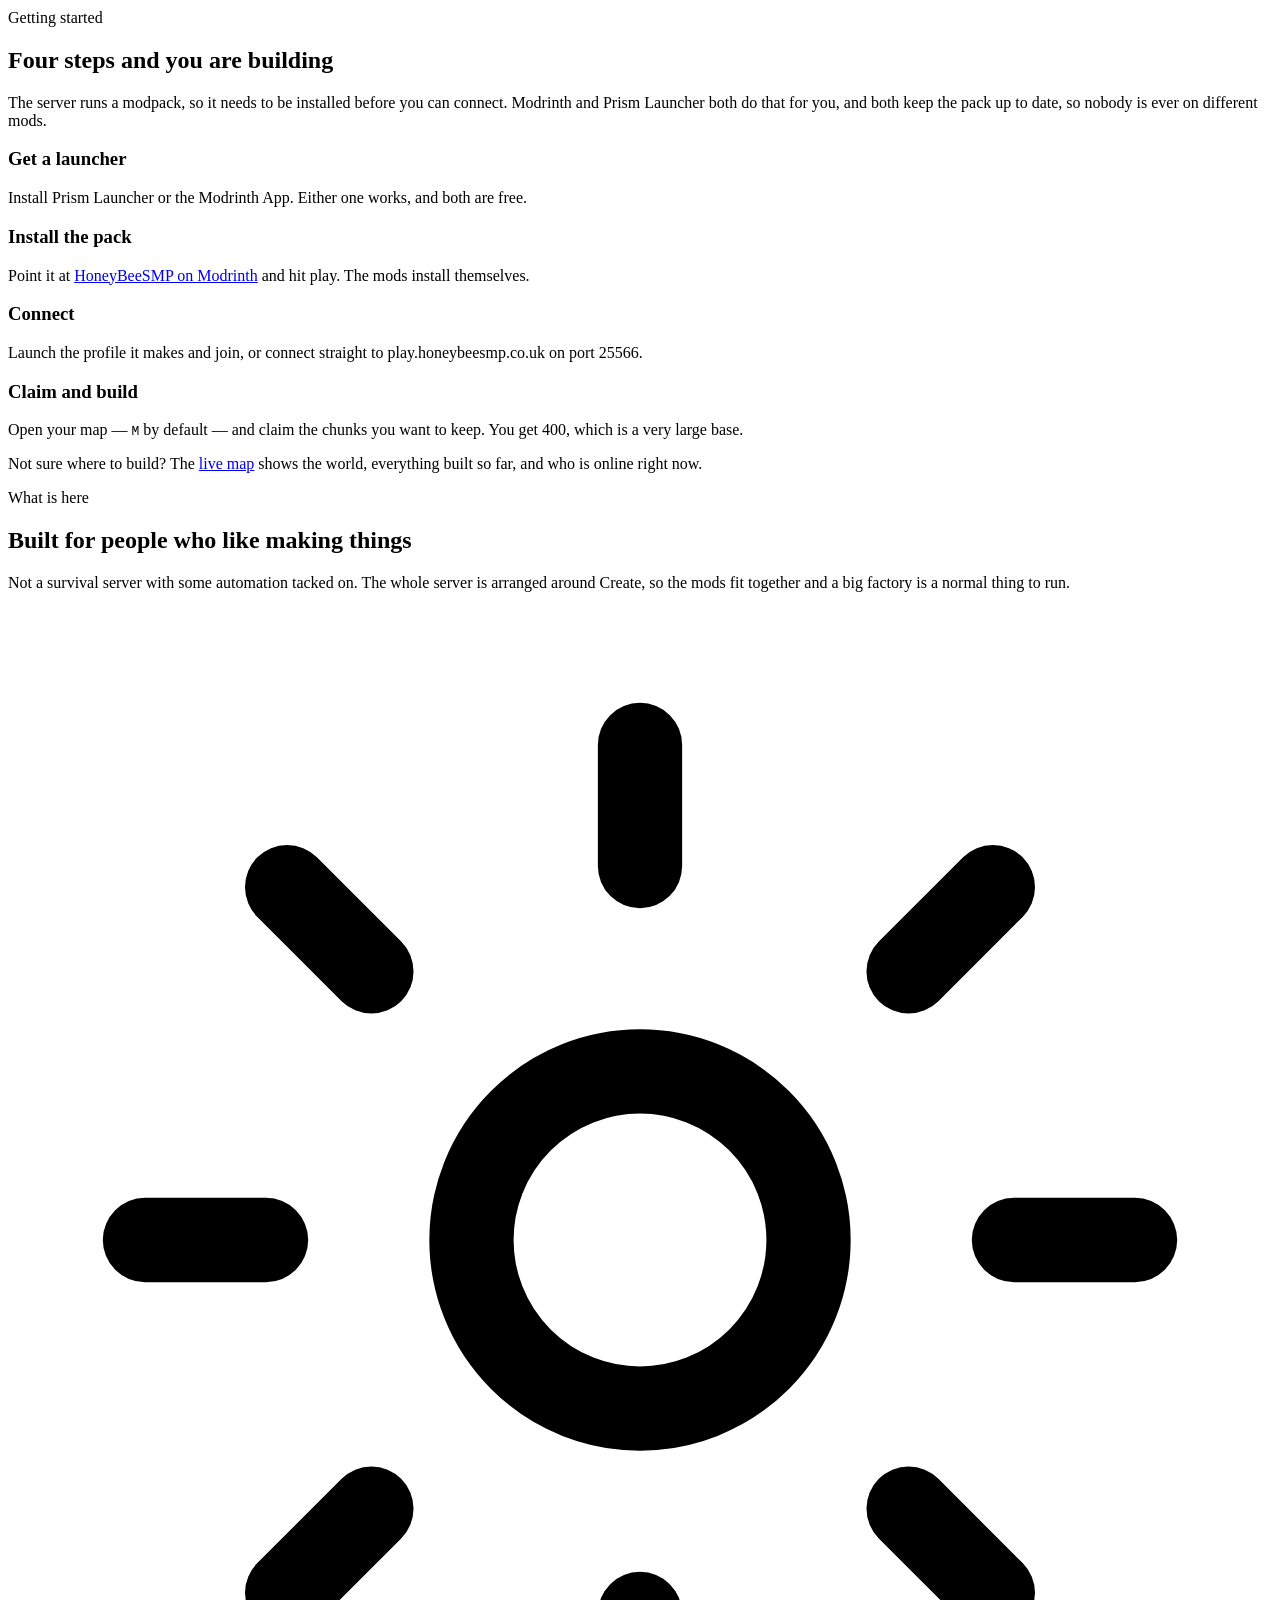
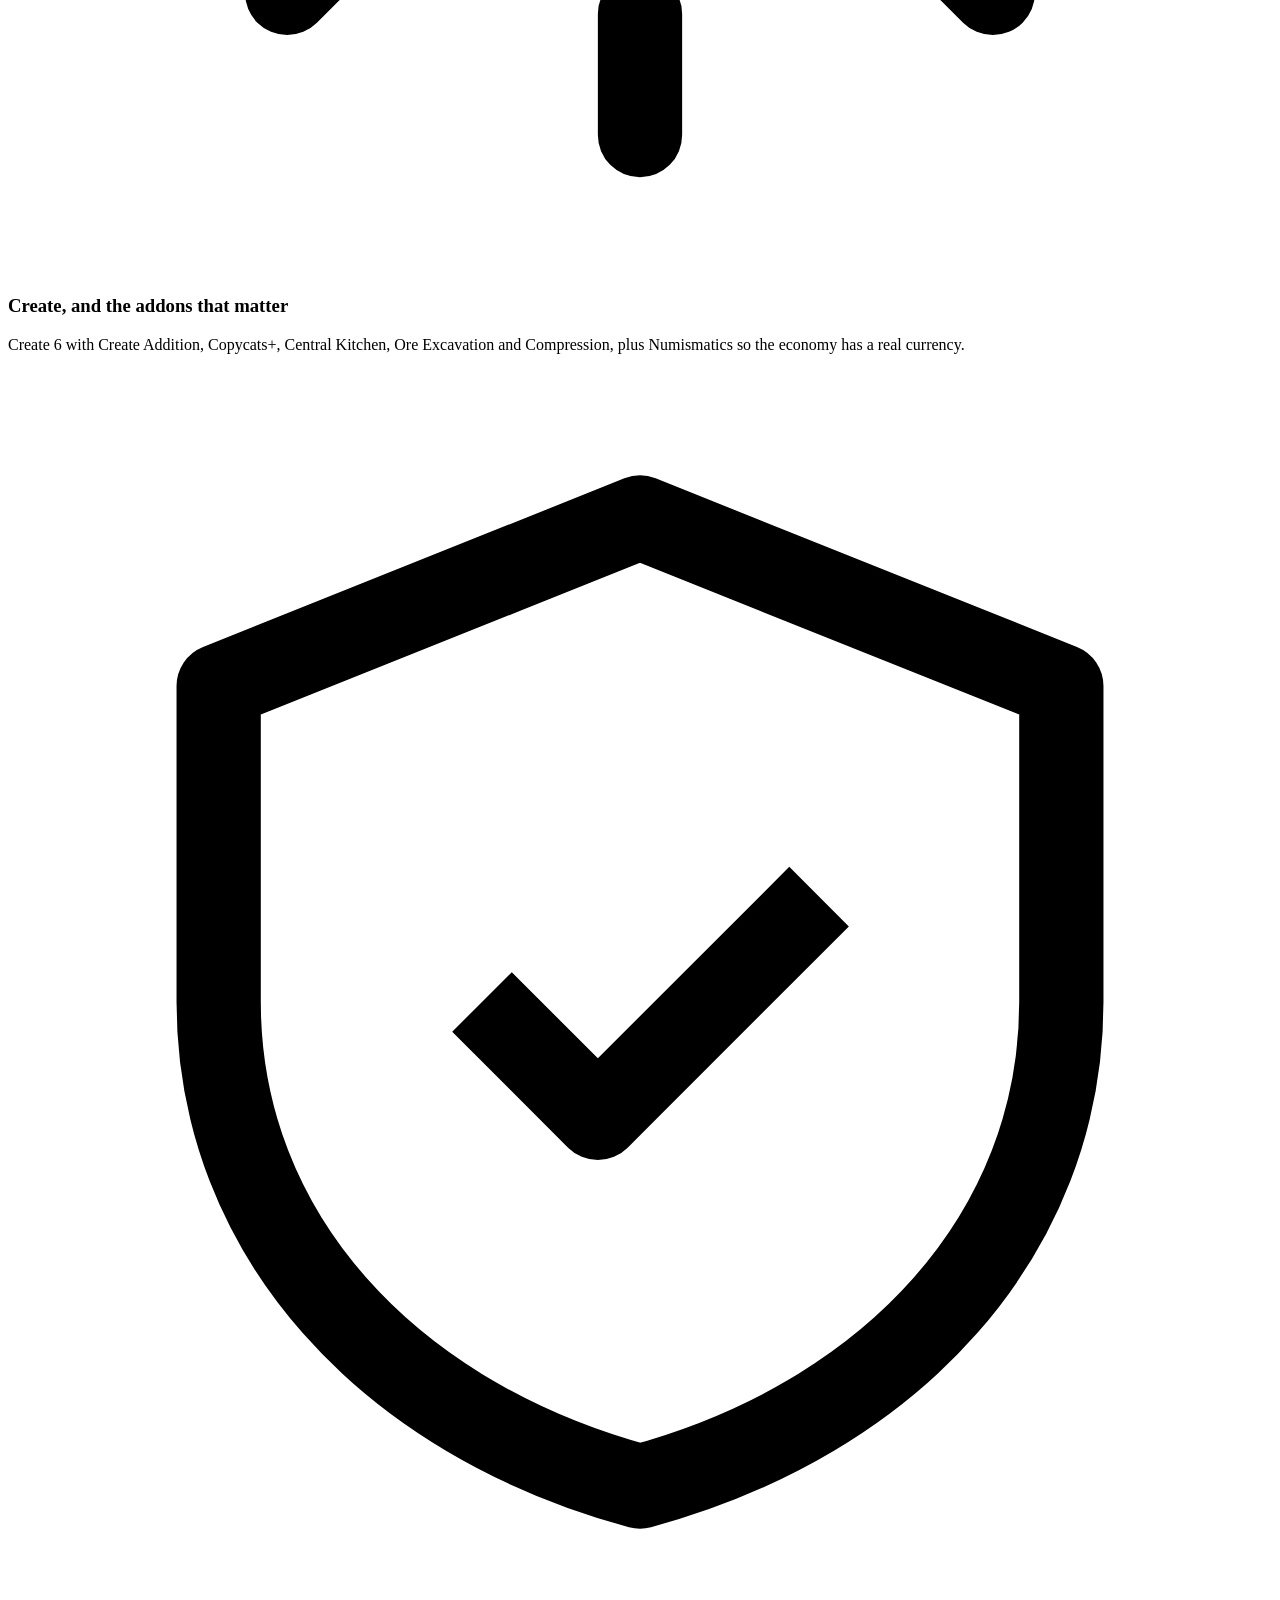
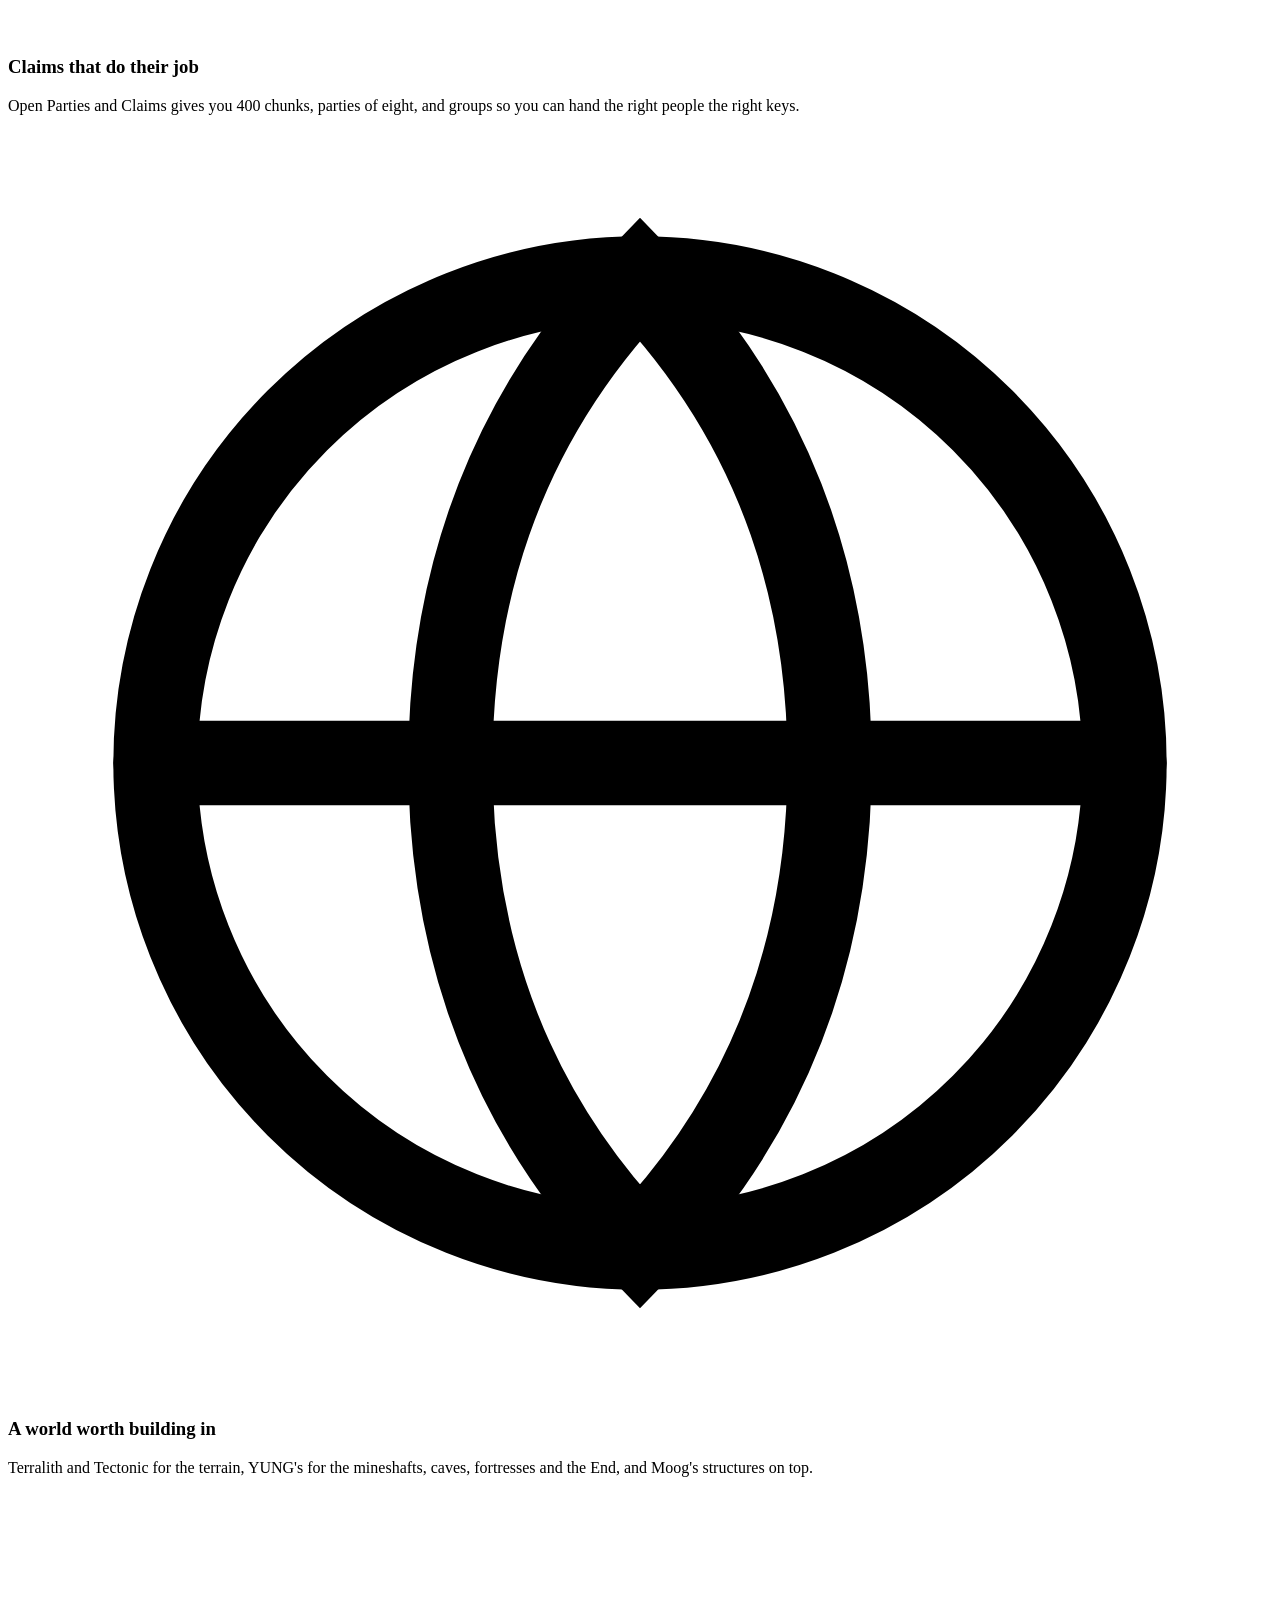
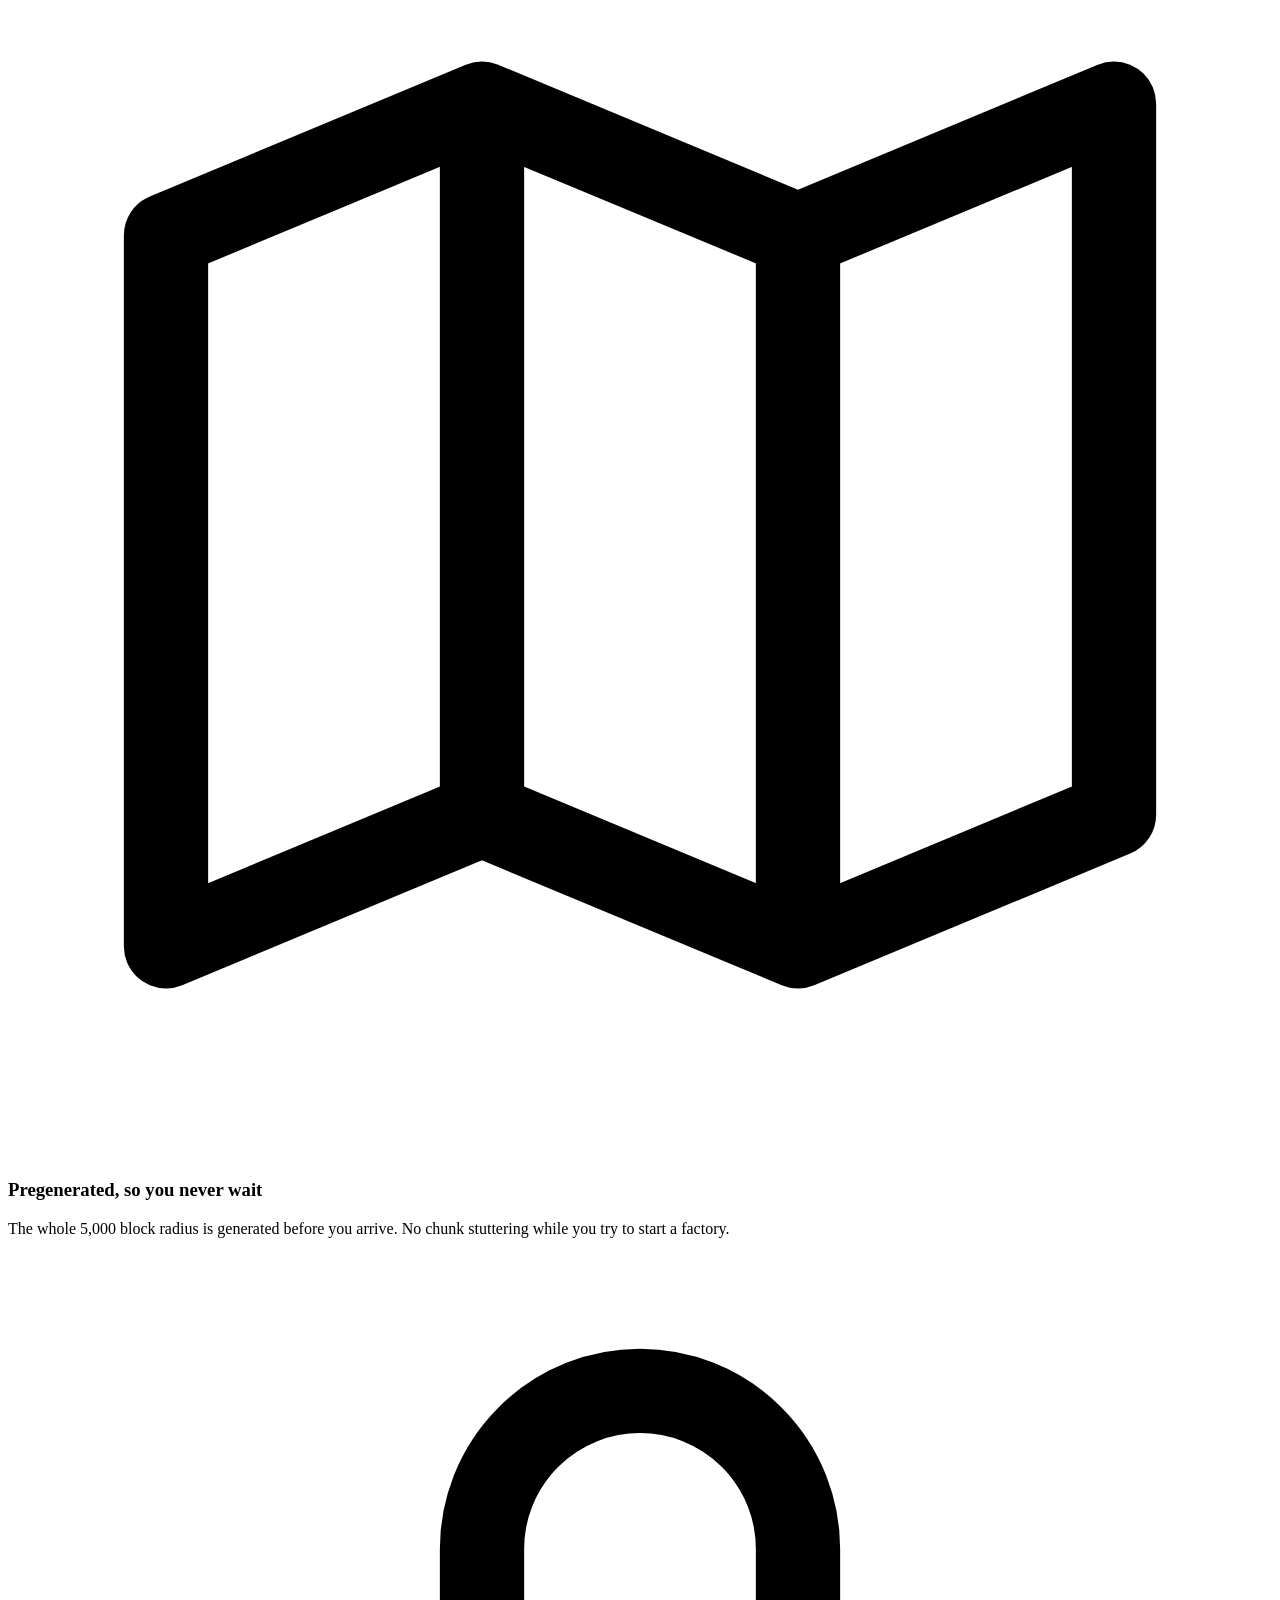
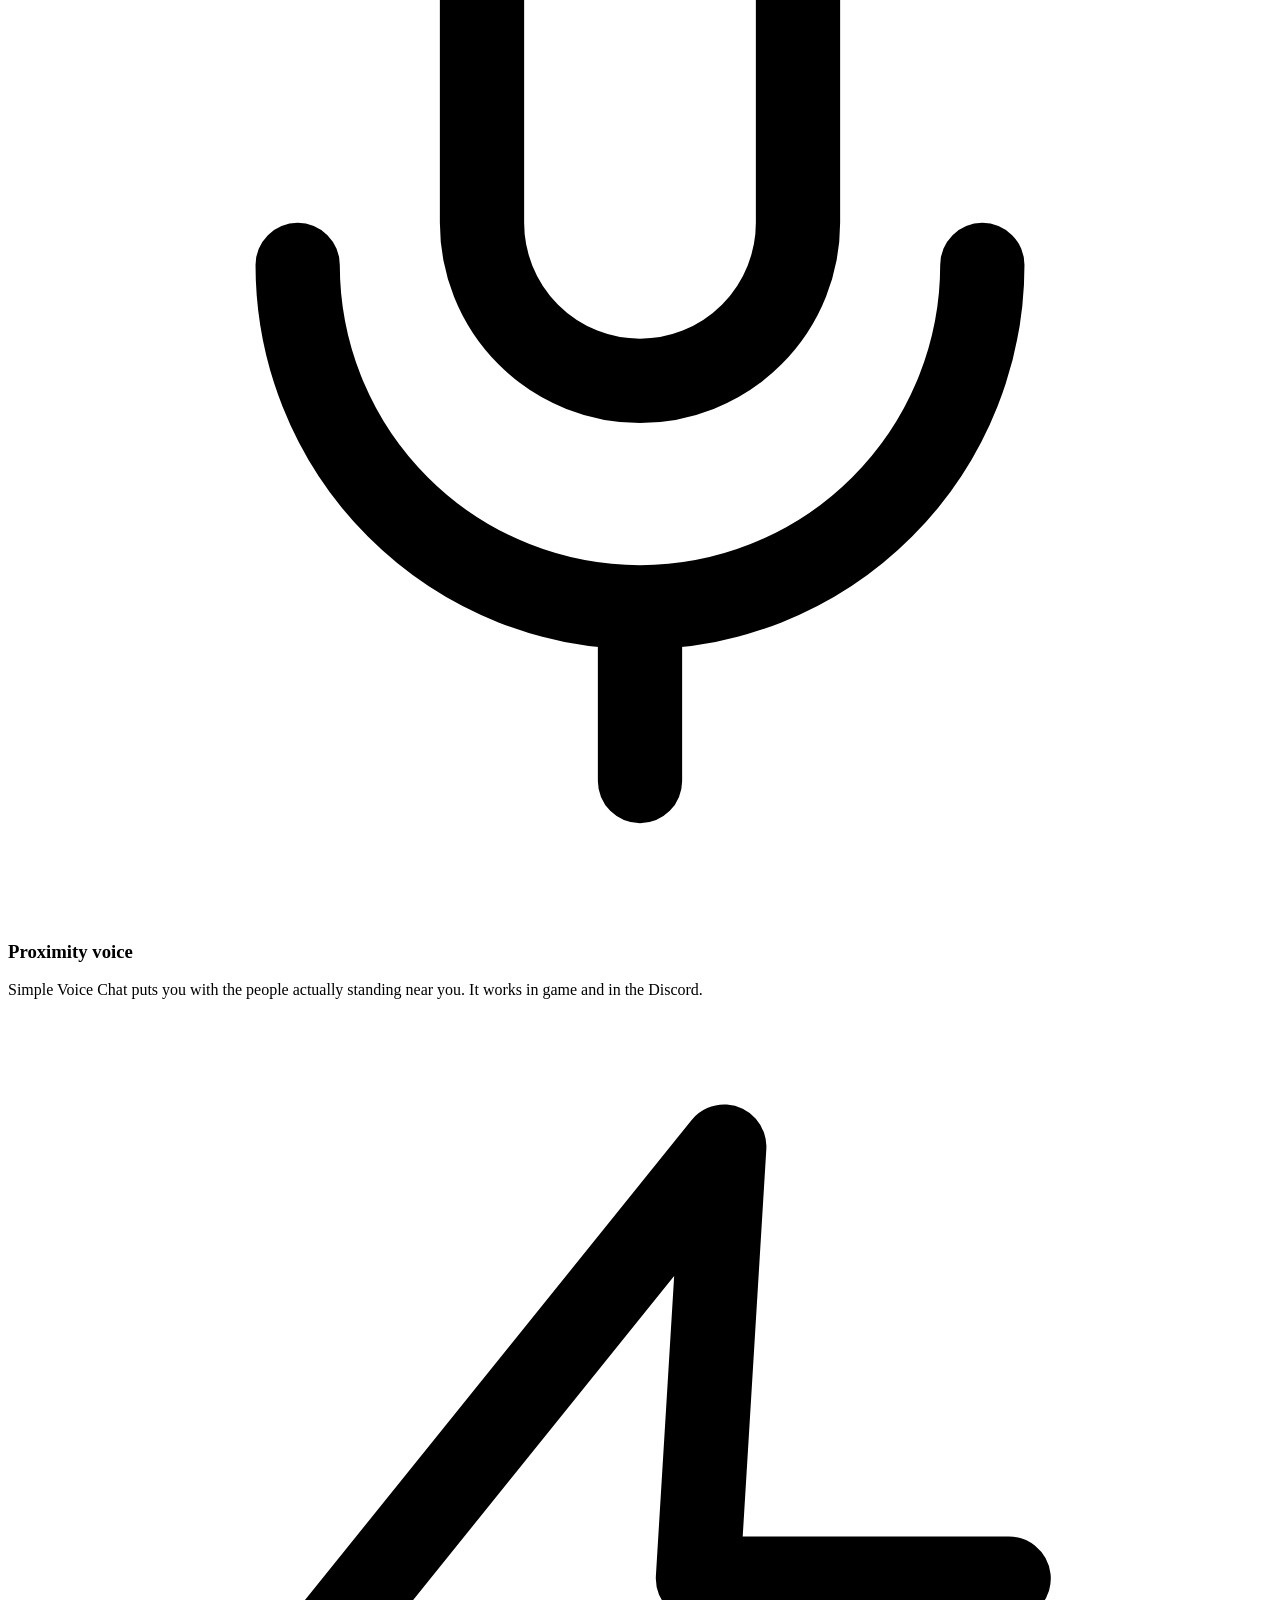
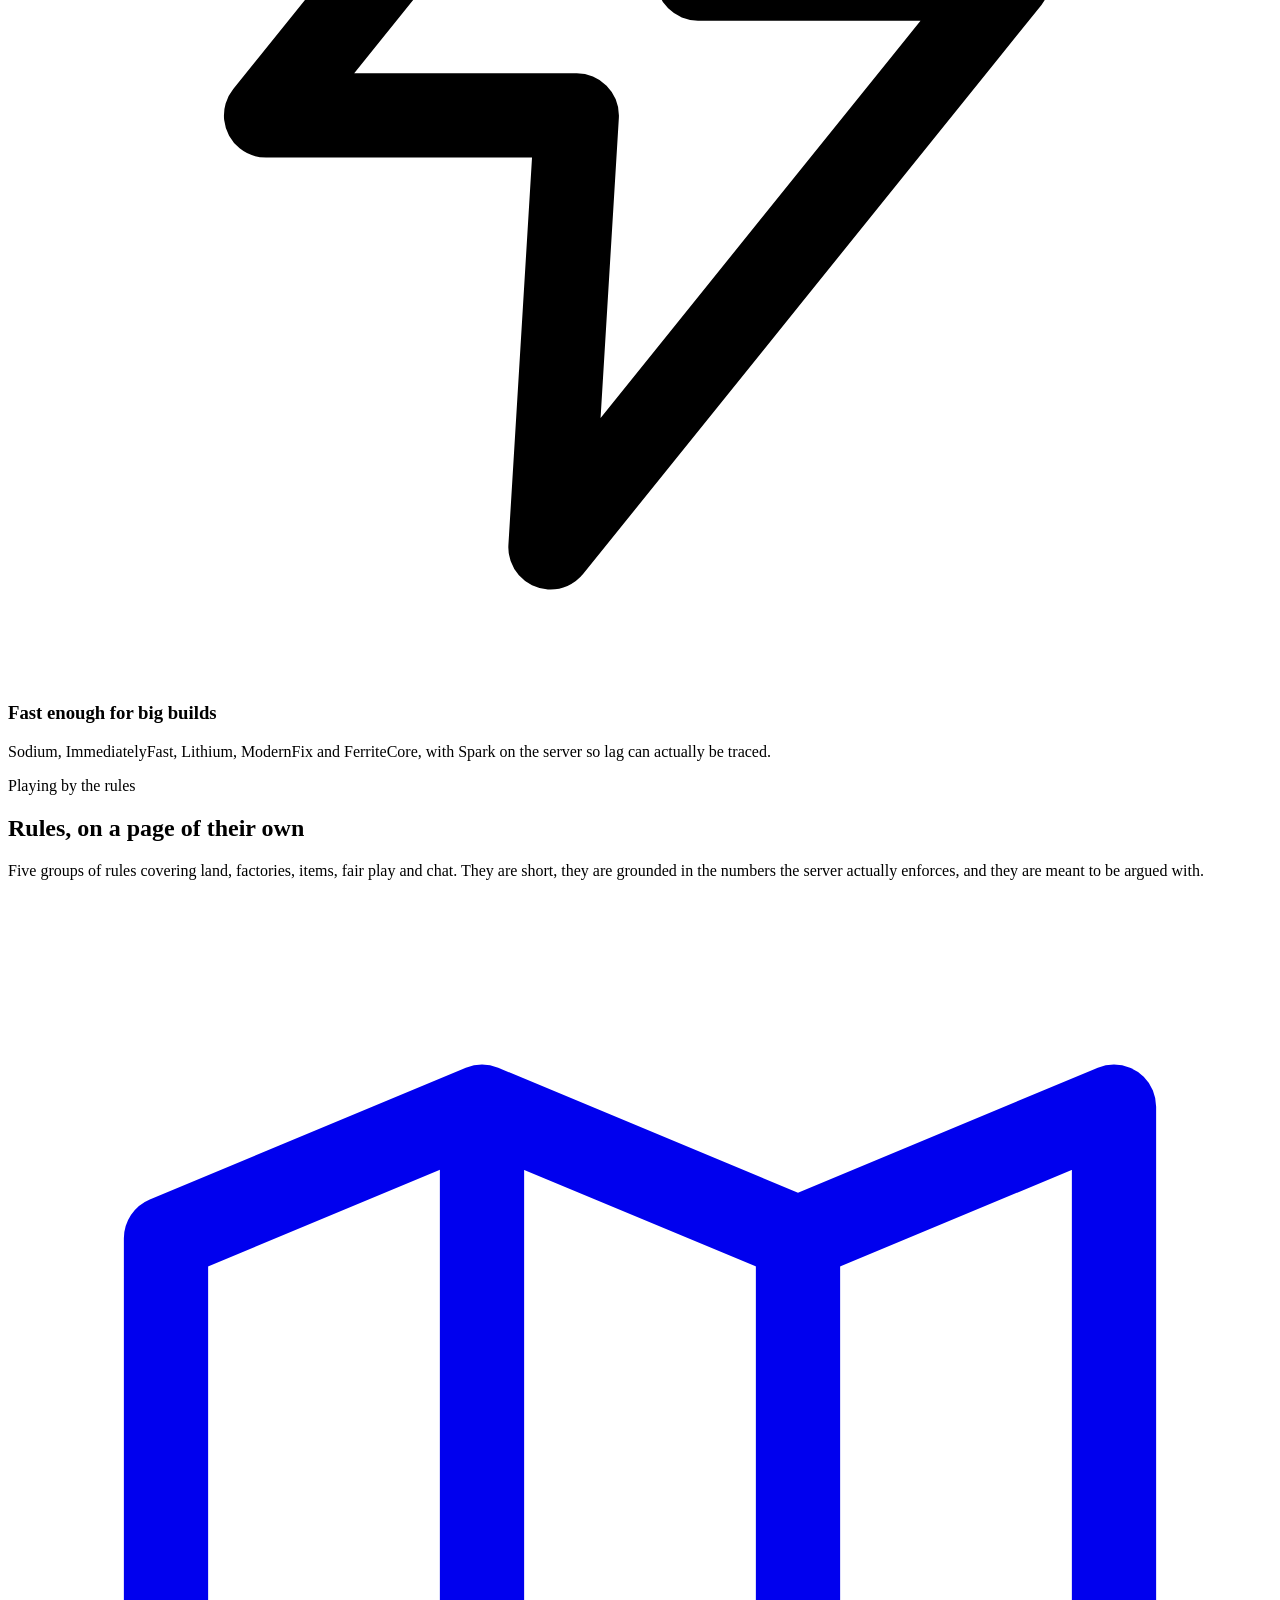
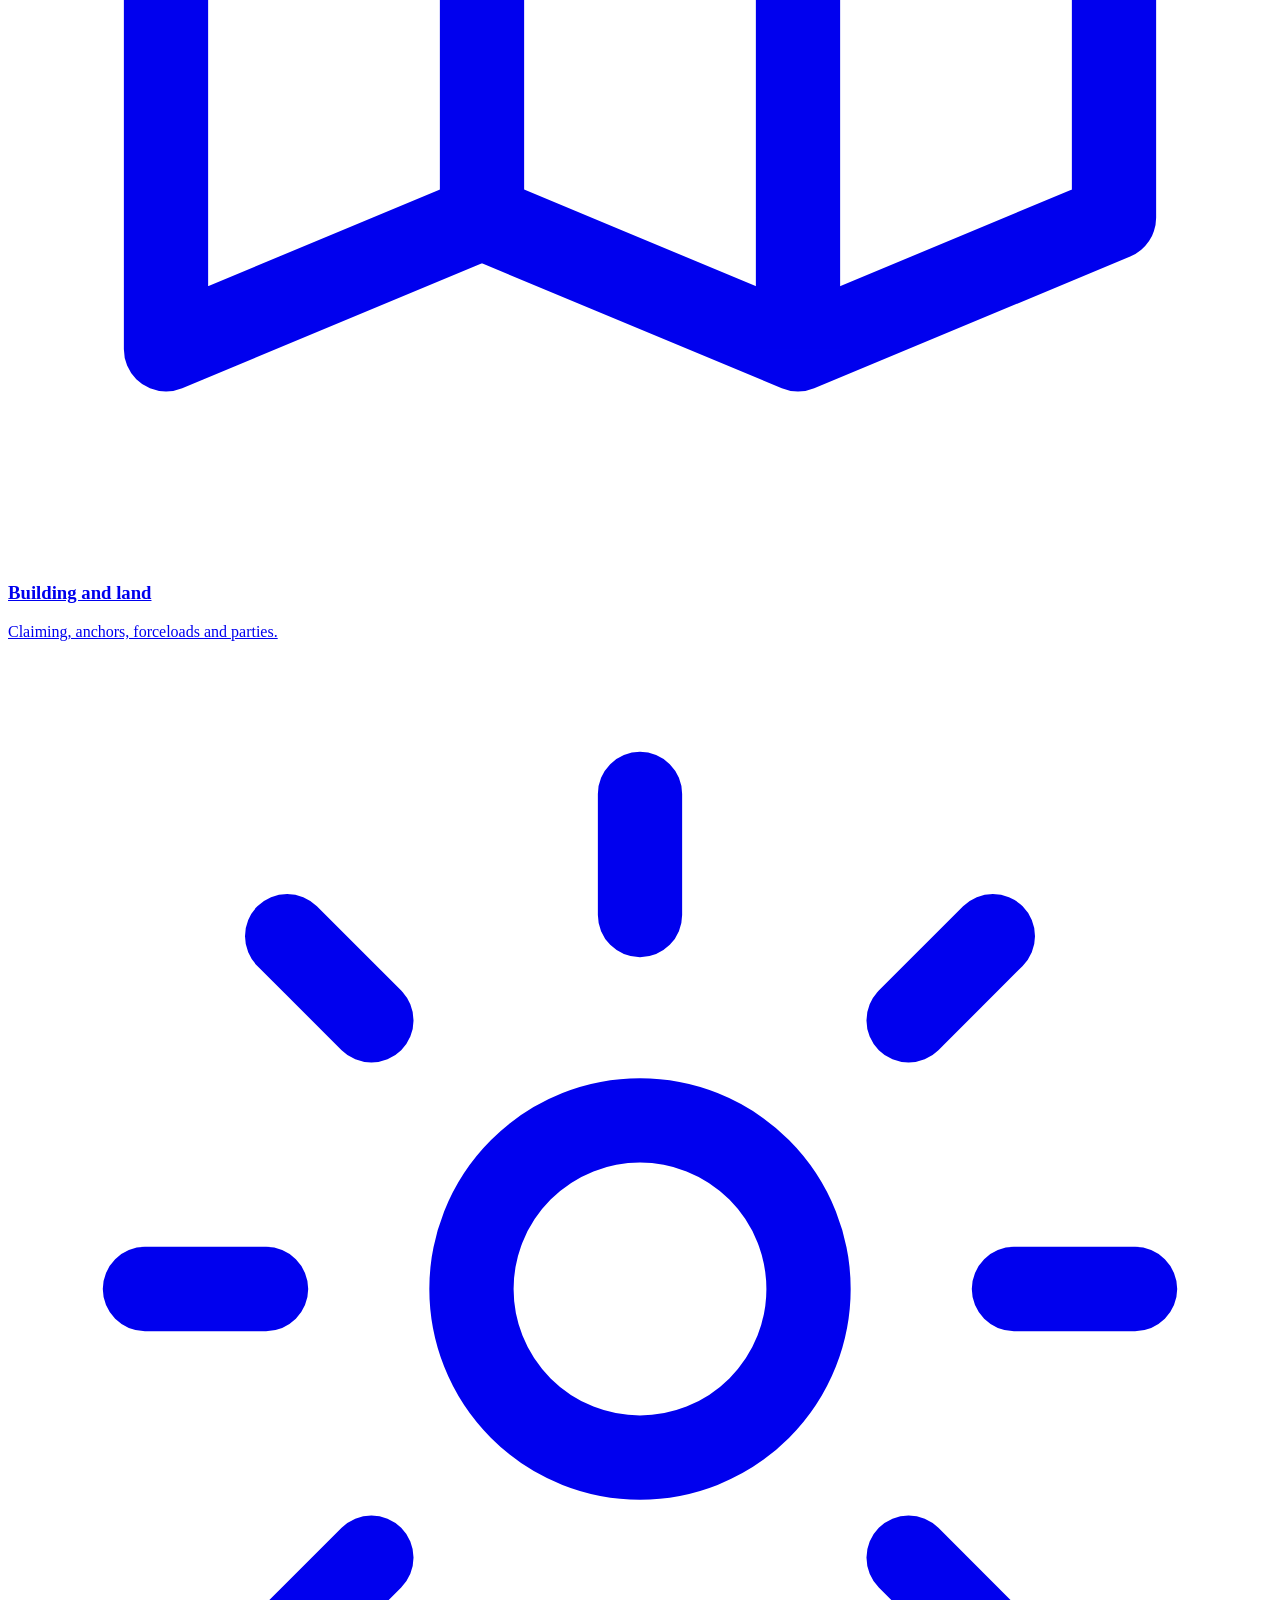
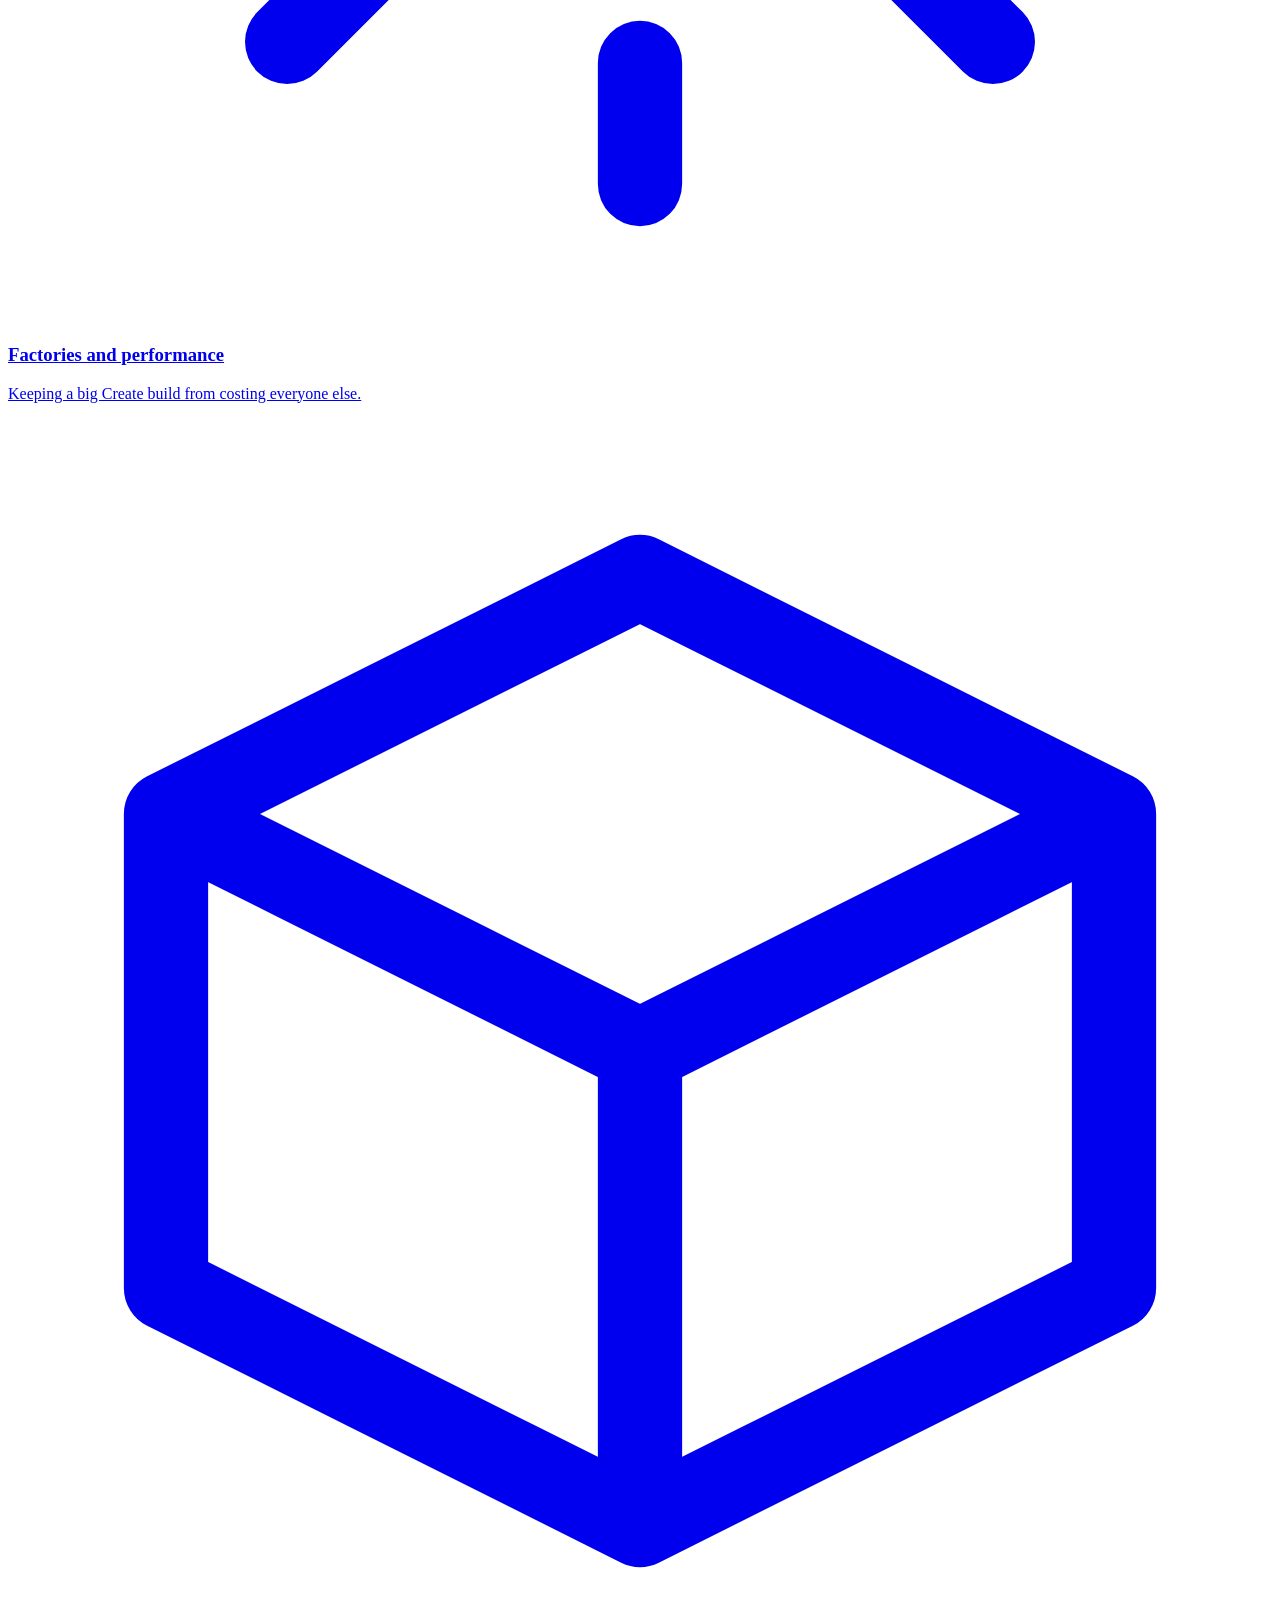
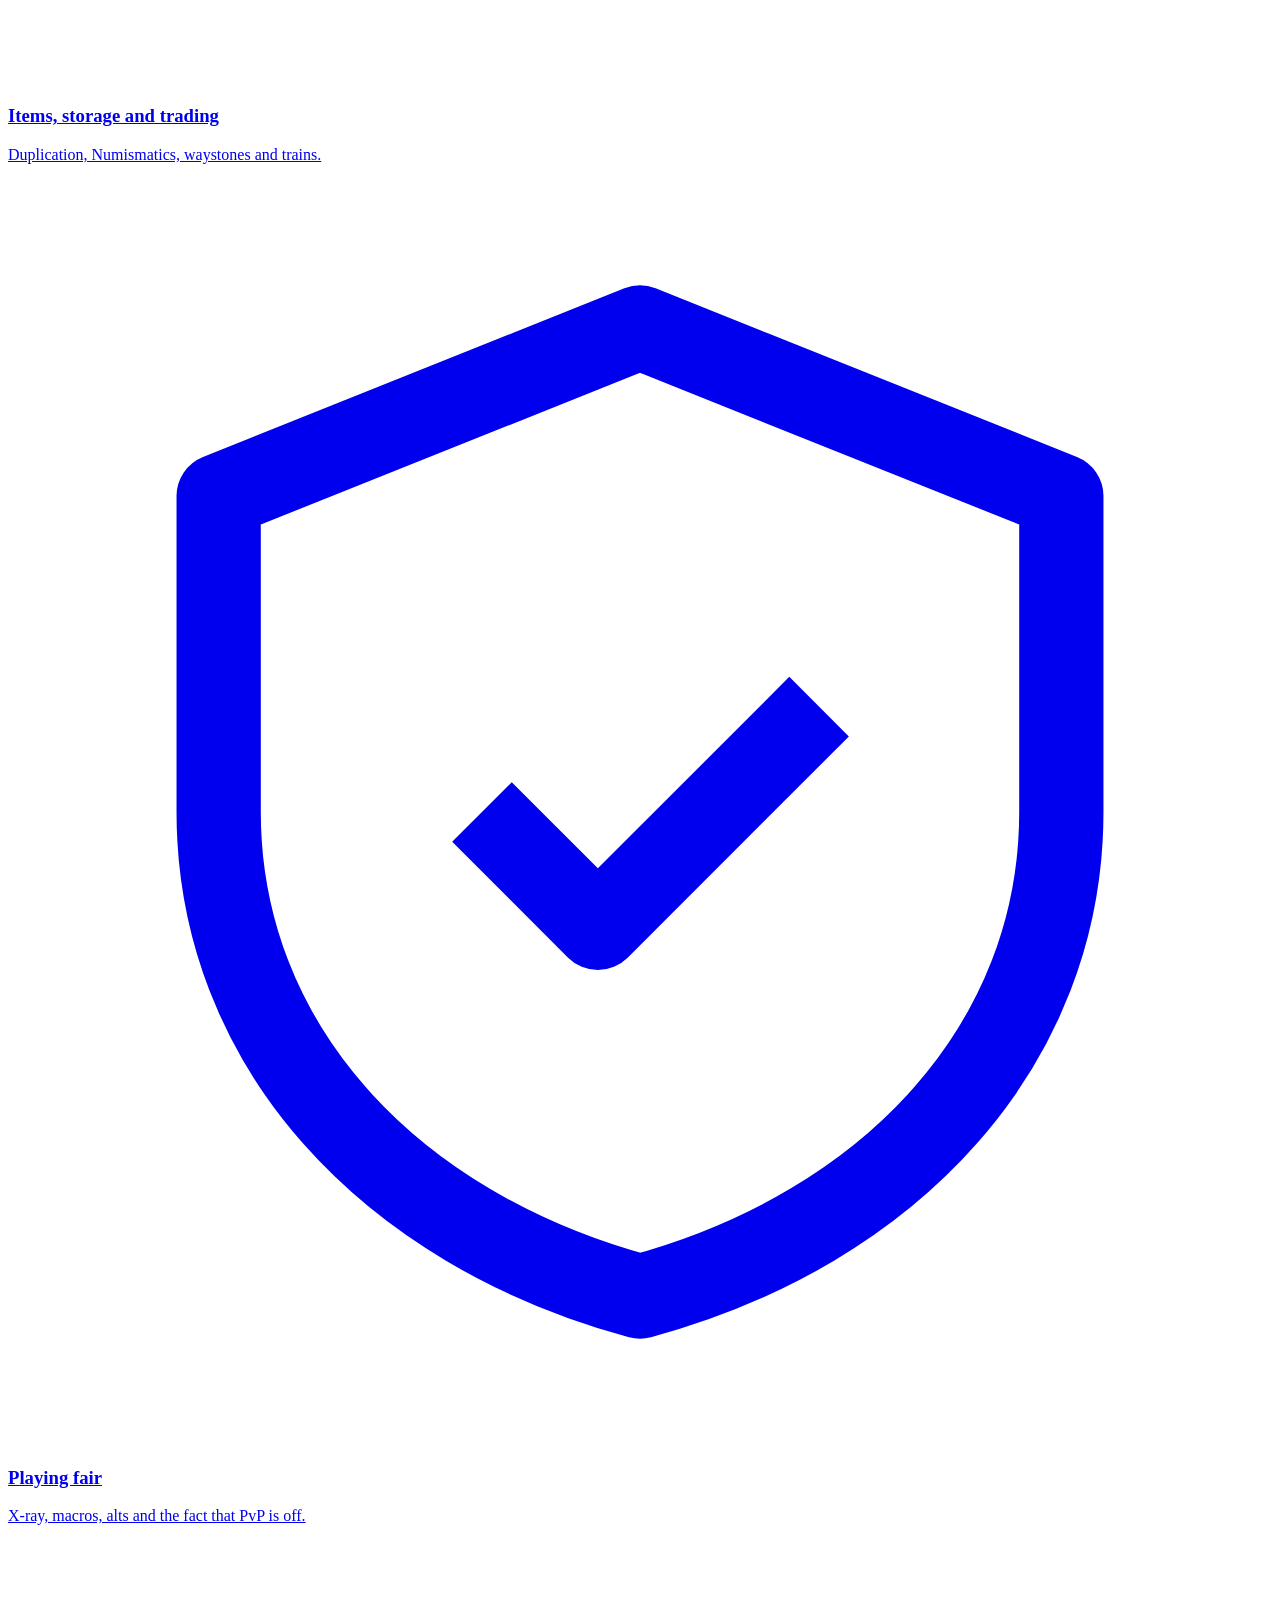
==== commit 508876b6: "Add the Create base: building, food, death safety and server headroom Pack 1.1.0. New:  - Create: Co" ====
--- a/website/index.html
+++ b/website/index.html
@@ -153,7 +153,7 @@
             <svg viewBox="0 0 24 24" fill="none" stroke="currentColor" stroke-width="1.6" stroke-linecap="round"><circle cx="12" cy="12" r="3.2"/><path d="M12 2.6v2.3M12 19.1v2.3M21.4 12h-2.3M4.9 12H2.6M18.7 5.3l-1.6 1.6M6.9 17.1l-1.6 1.6M18.7 18.7l-1.6-1.6M6.9 6.9 5.3 5.3"/></svg>
           </div>
           <h3>Create, and the addons that matter</h3>
-          <p>Create 6 with Create Addition, Ore Excavation and Compression, plus Numismatics so the economy has a real currency.</p>
+          <p>Create 6 with Create Addition, Copycats+, Central Kitchen, Ore Excavation and Compression, plus Numismatics so the economy has a real currency.</p>
         </article>
         <article class="card">
           <div class="icon">
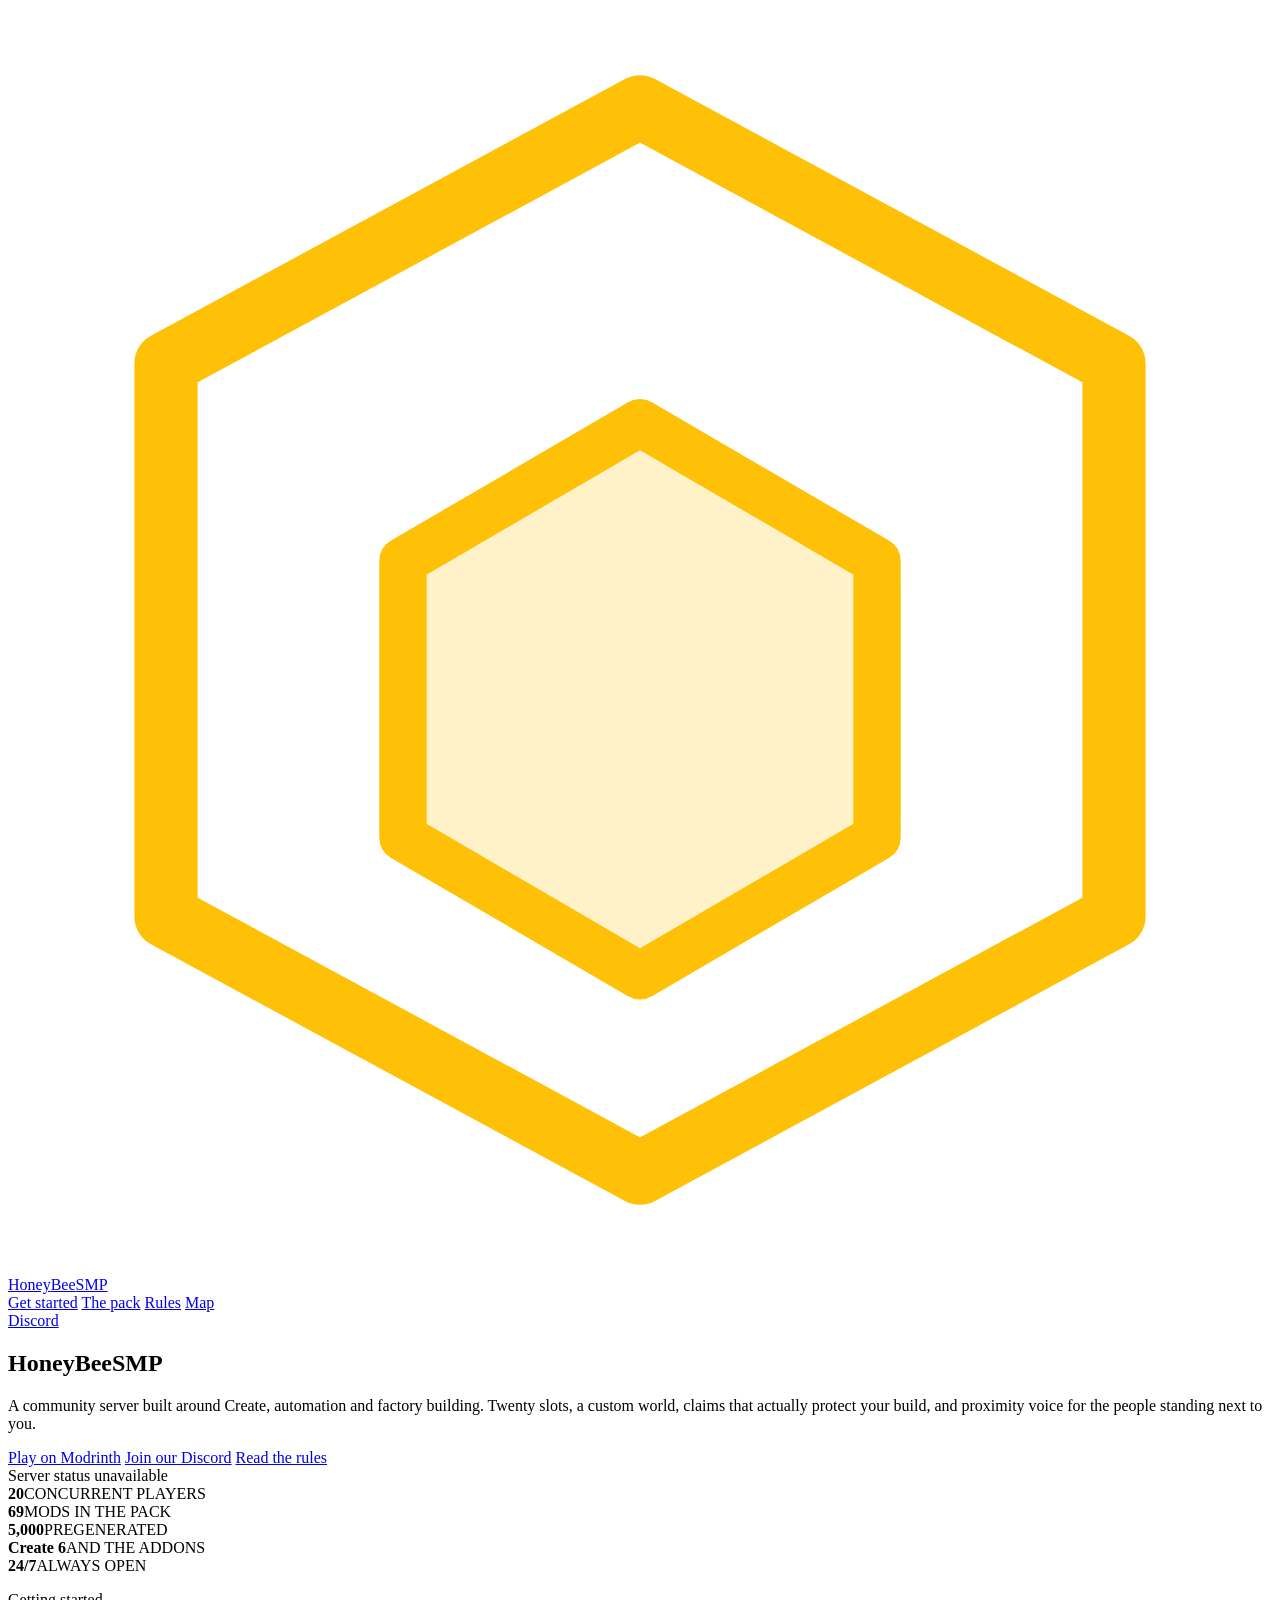
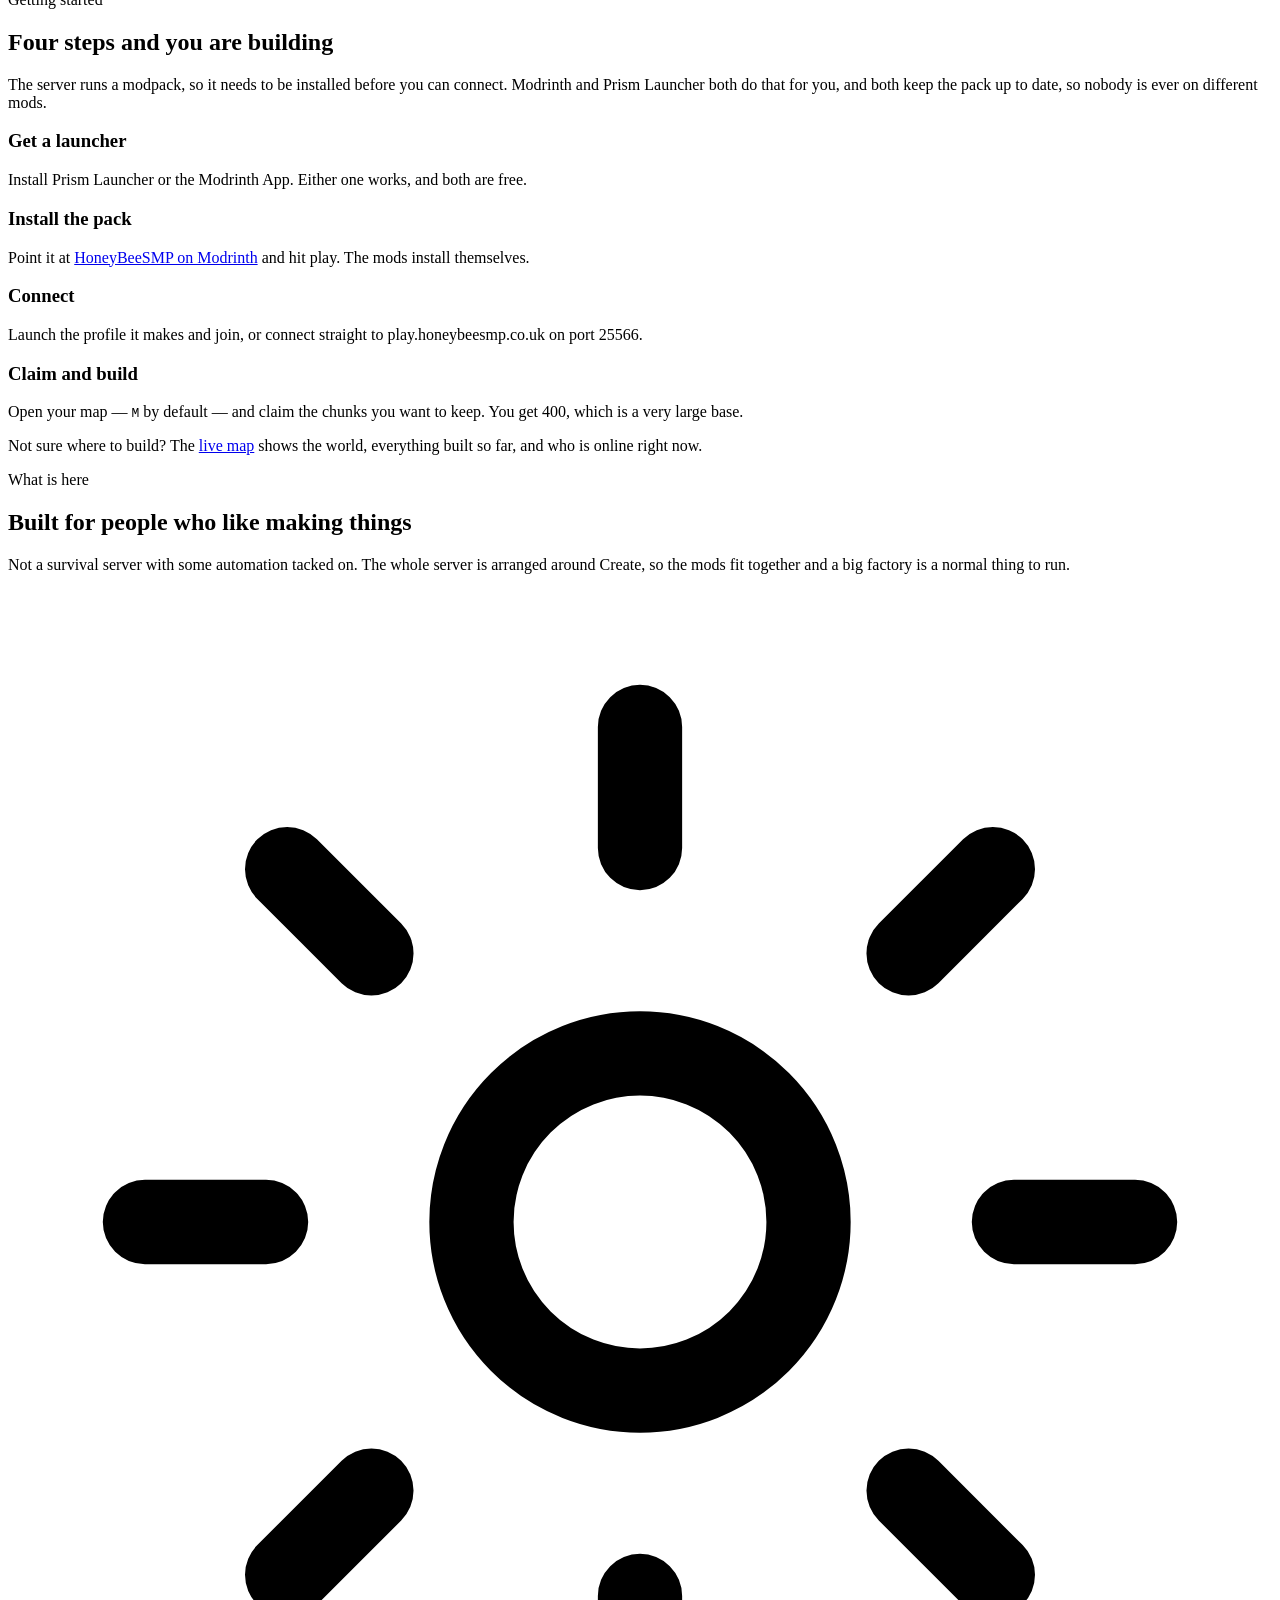
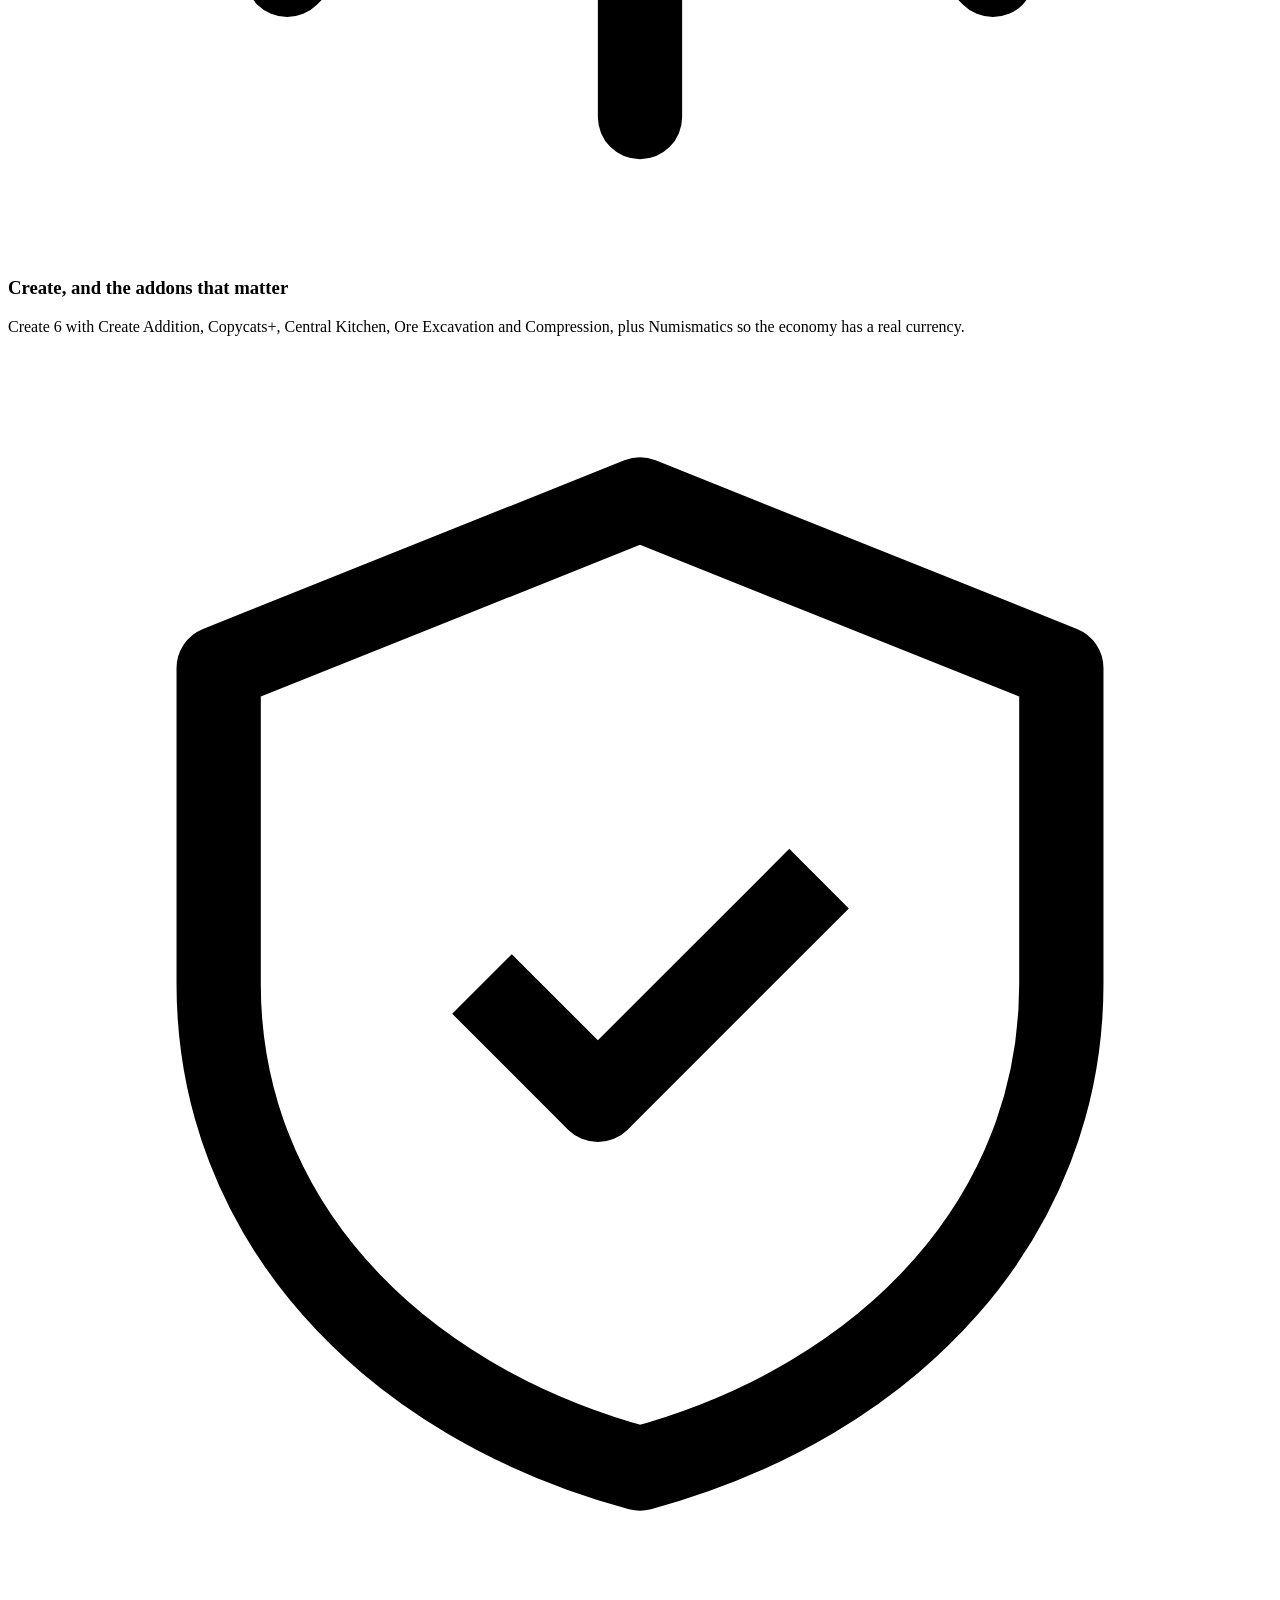
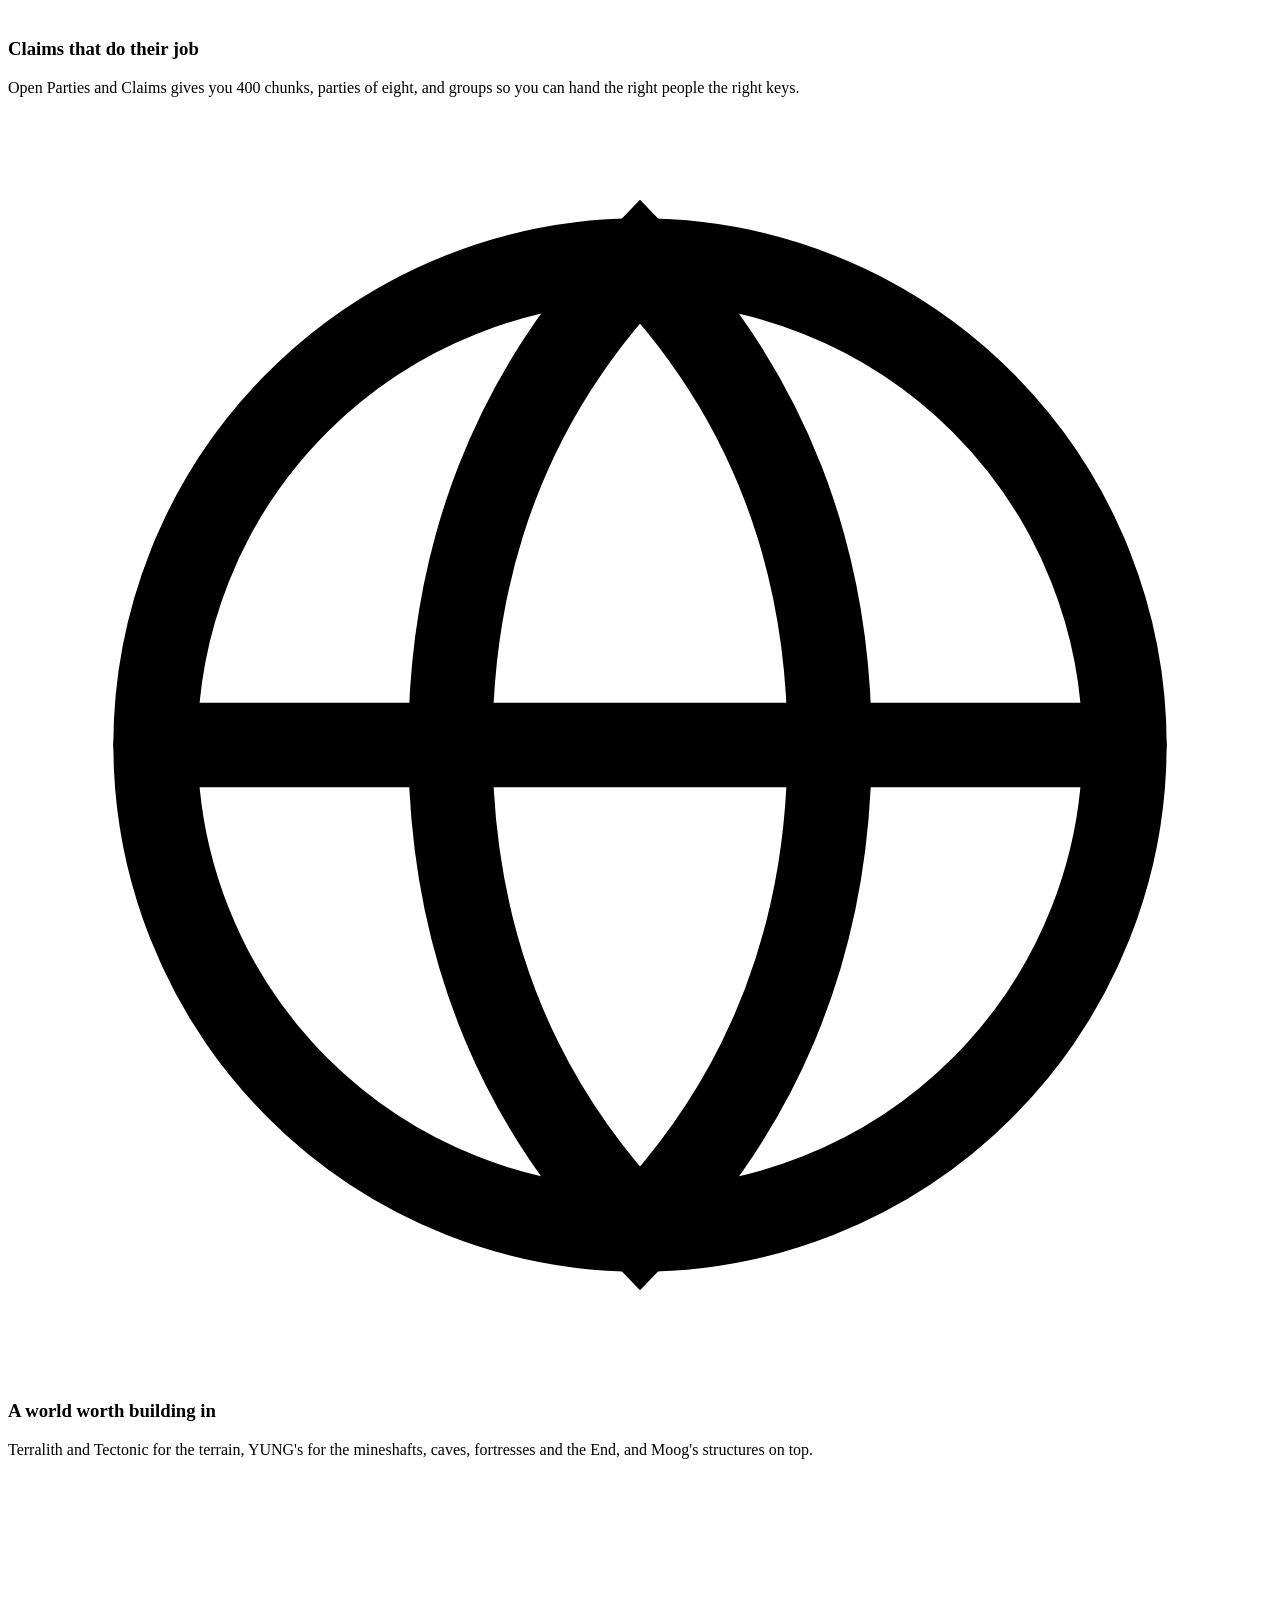
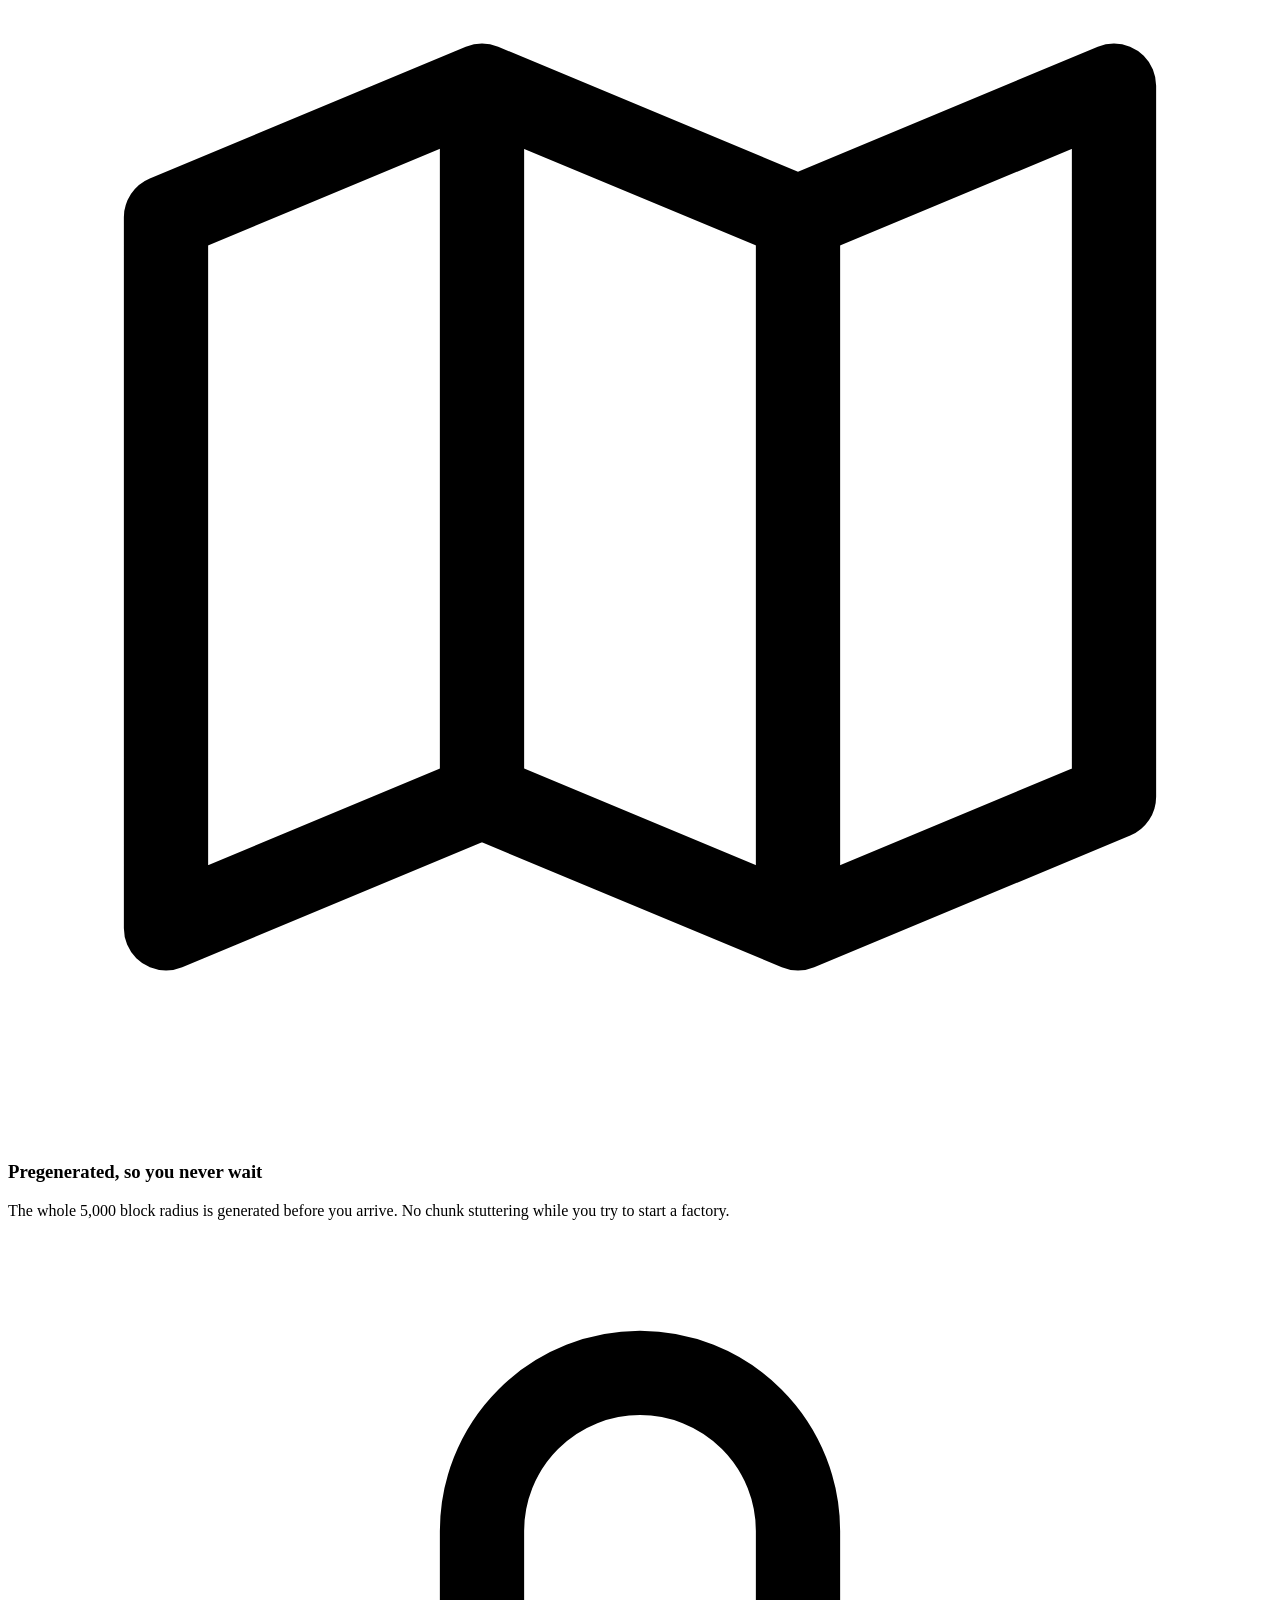
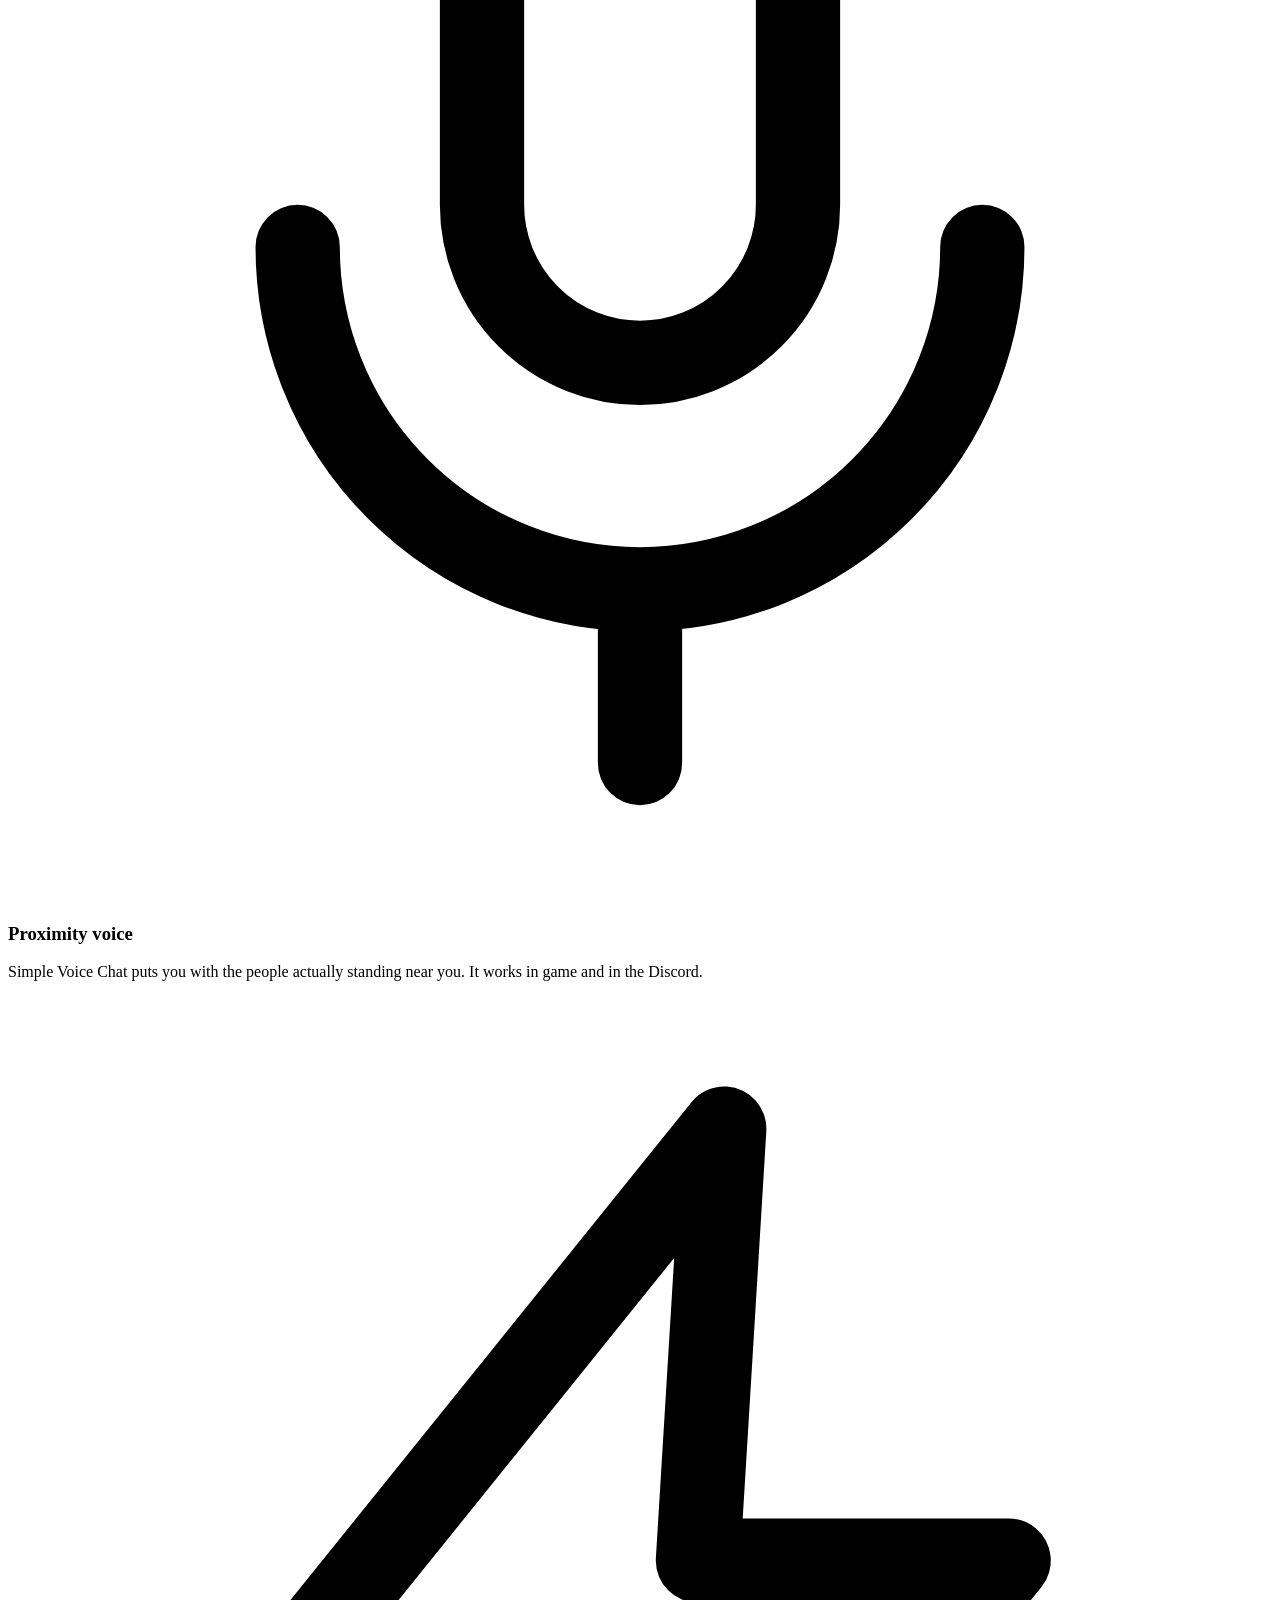
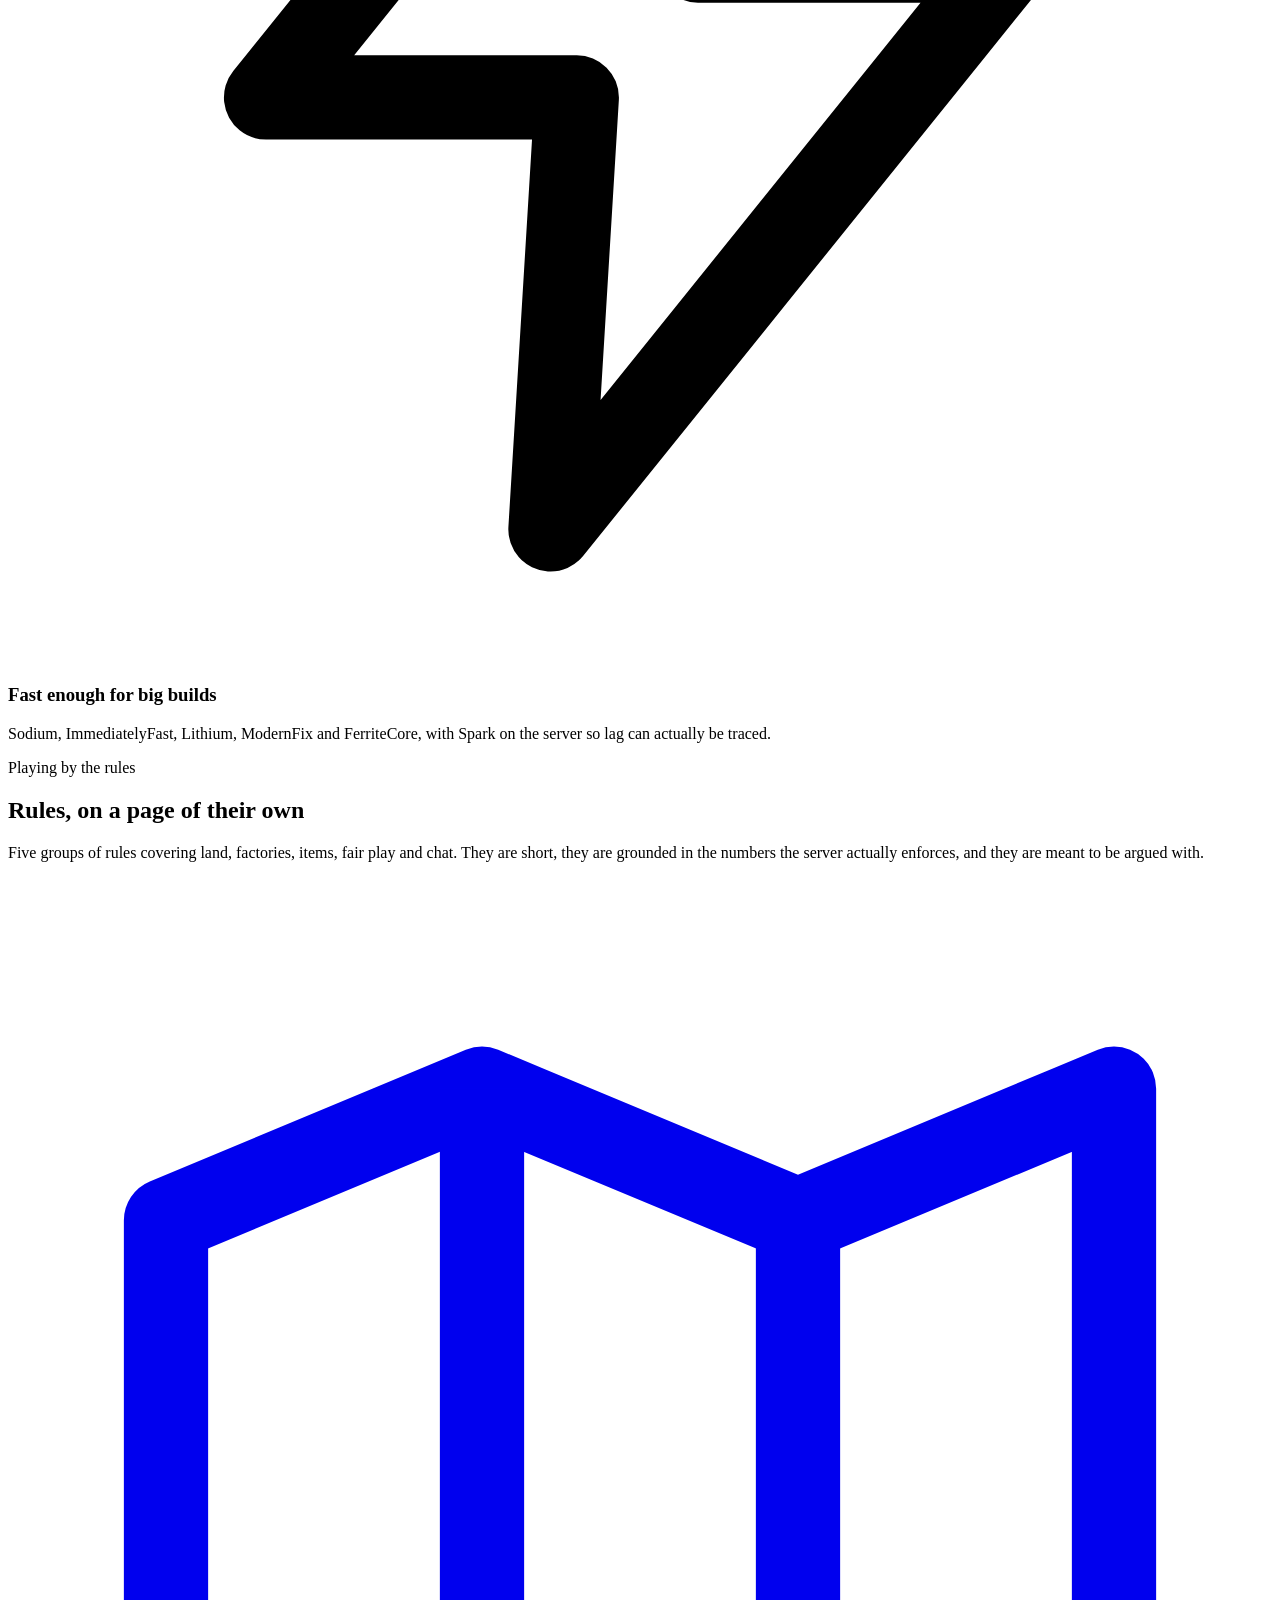
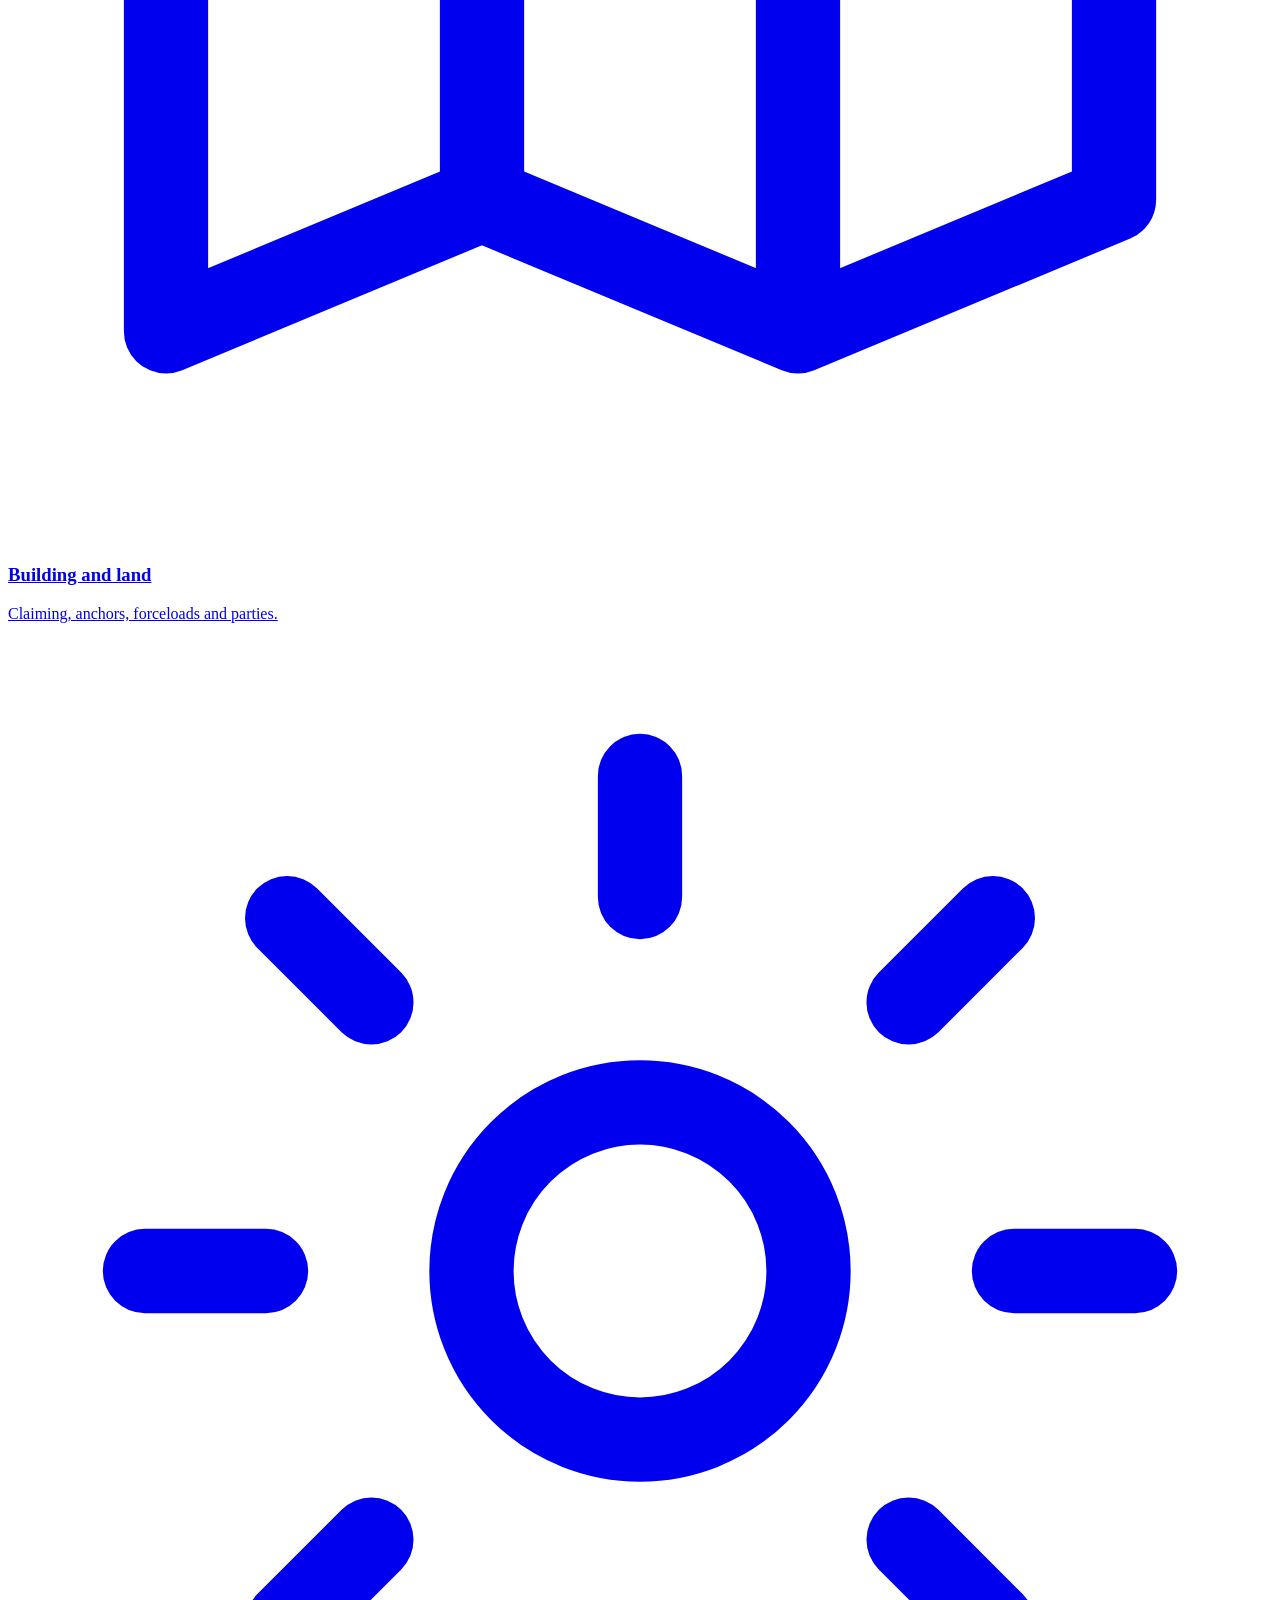
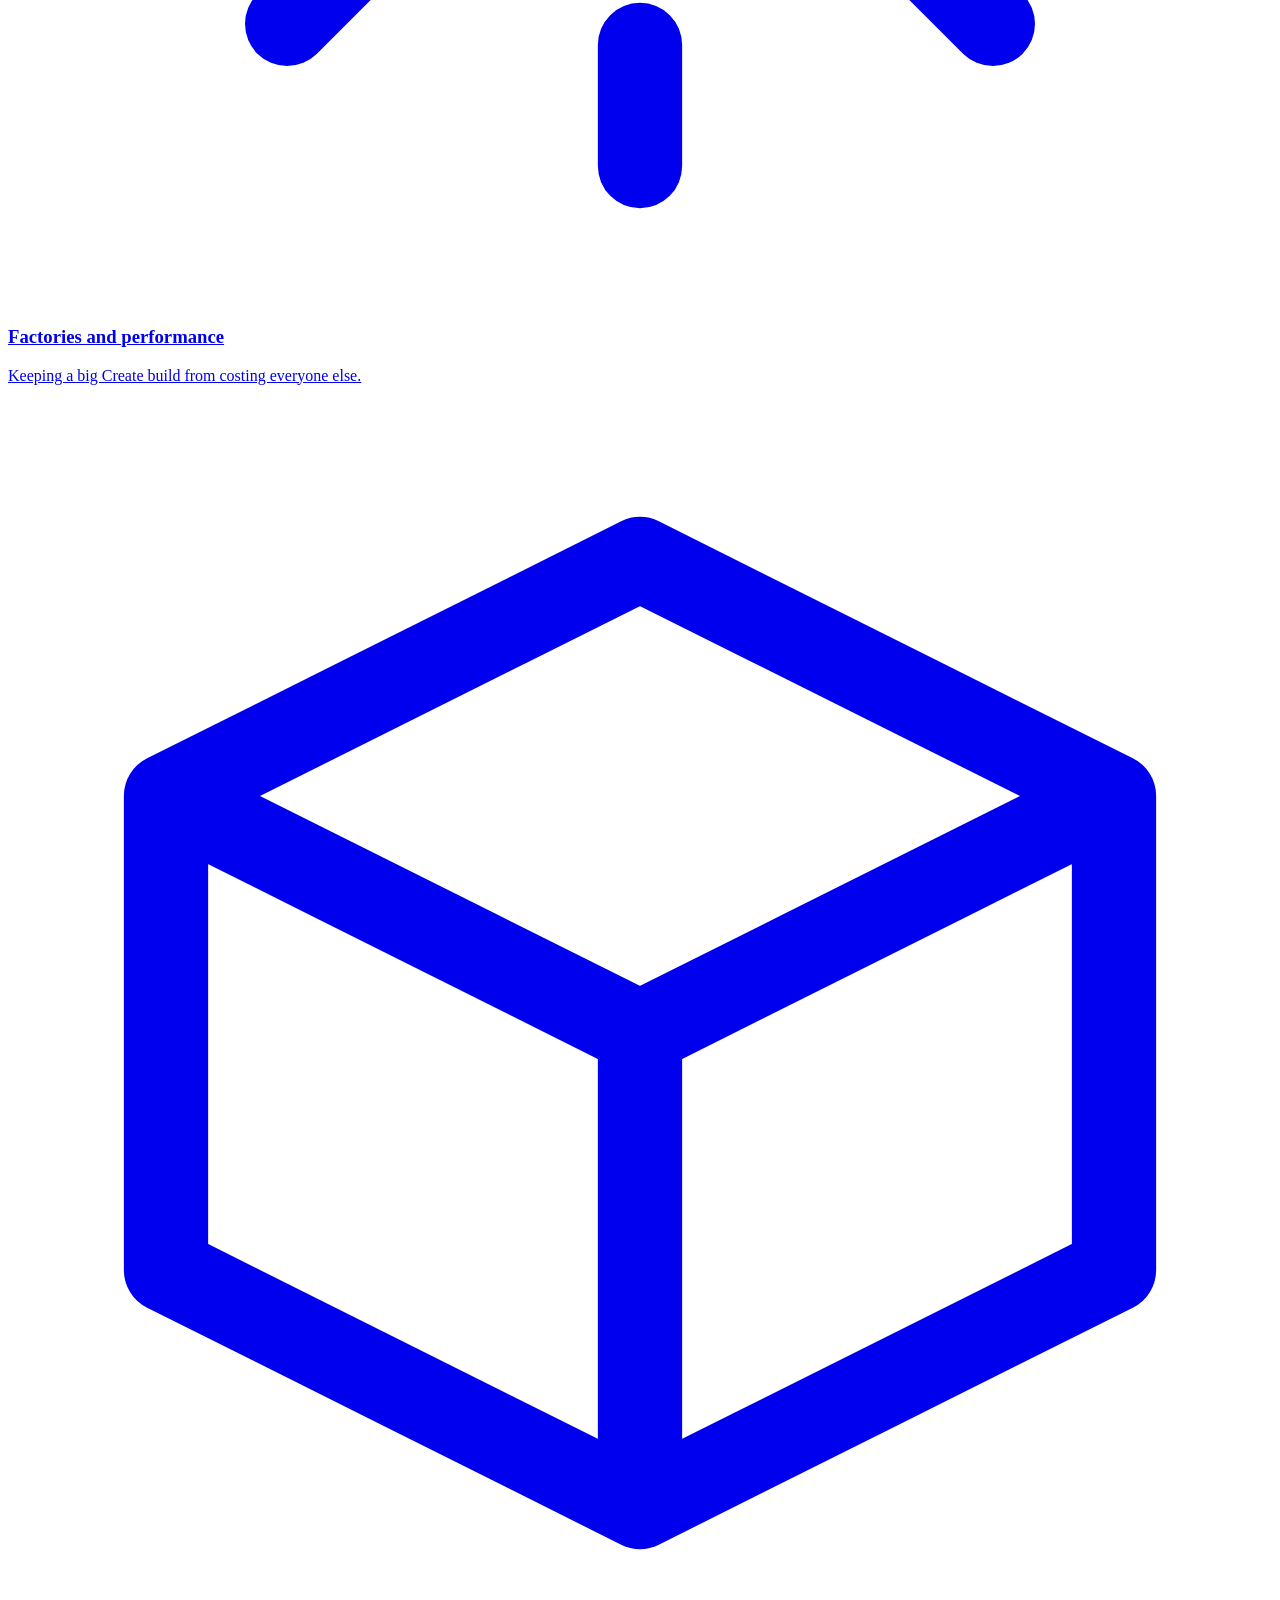
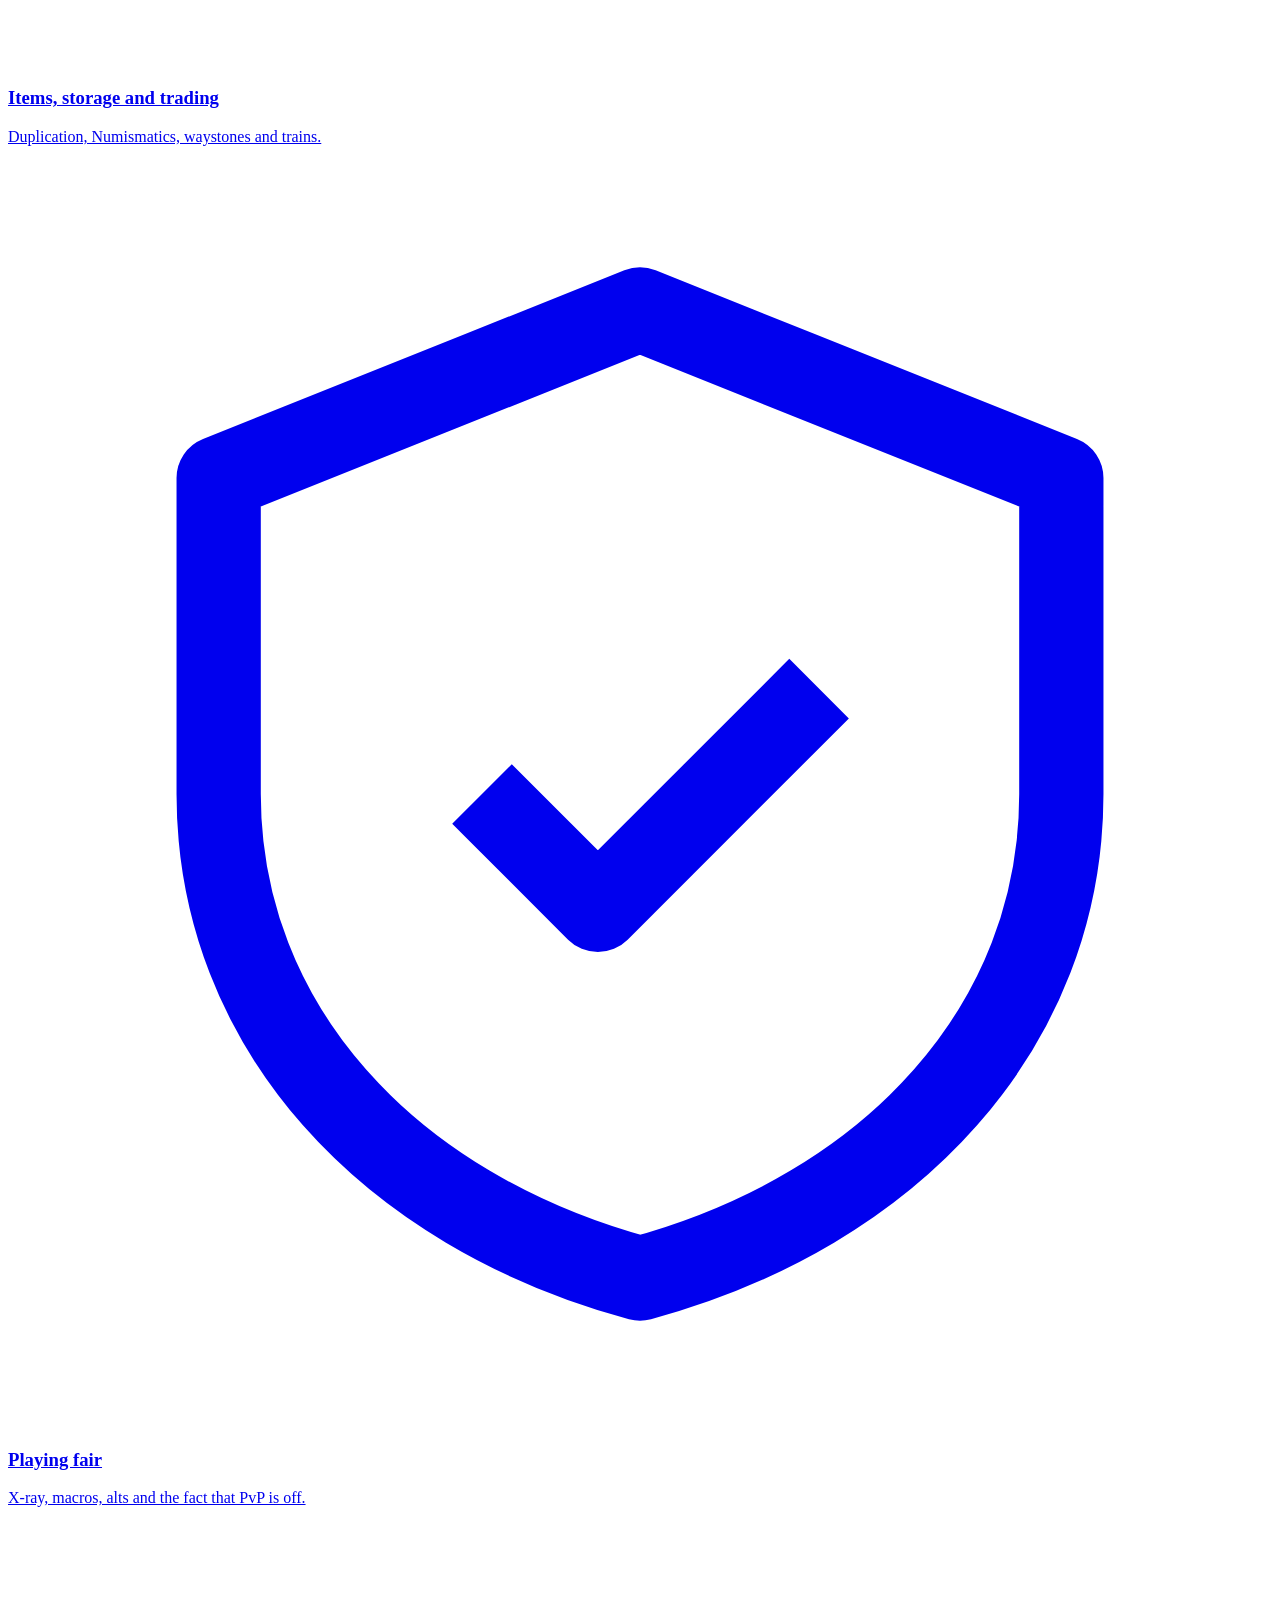
==== commit 6154a577: "Remove the version/status kicker from the website hero It repeated the version and loader that the r" ====
--- a/website/index.html
+++ b/website/index.html
@@ -79,7 +79,6 @@
 
   <main id="top">
 <section class="hero wrap">
-<span class="kicker"><span class="dot"></span> Minecraft 1.21.1 &middot; NeoForge &middot; now open</span>
       <h1>Honey<span class="bee">Bee</span>SMP</h1>
       <p class="tagline">
         A community server built around Create, automation and factory building.
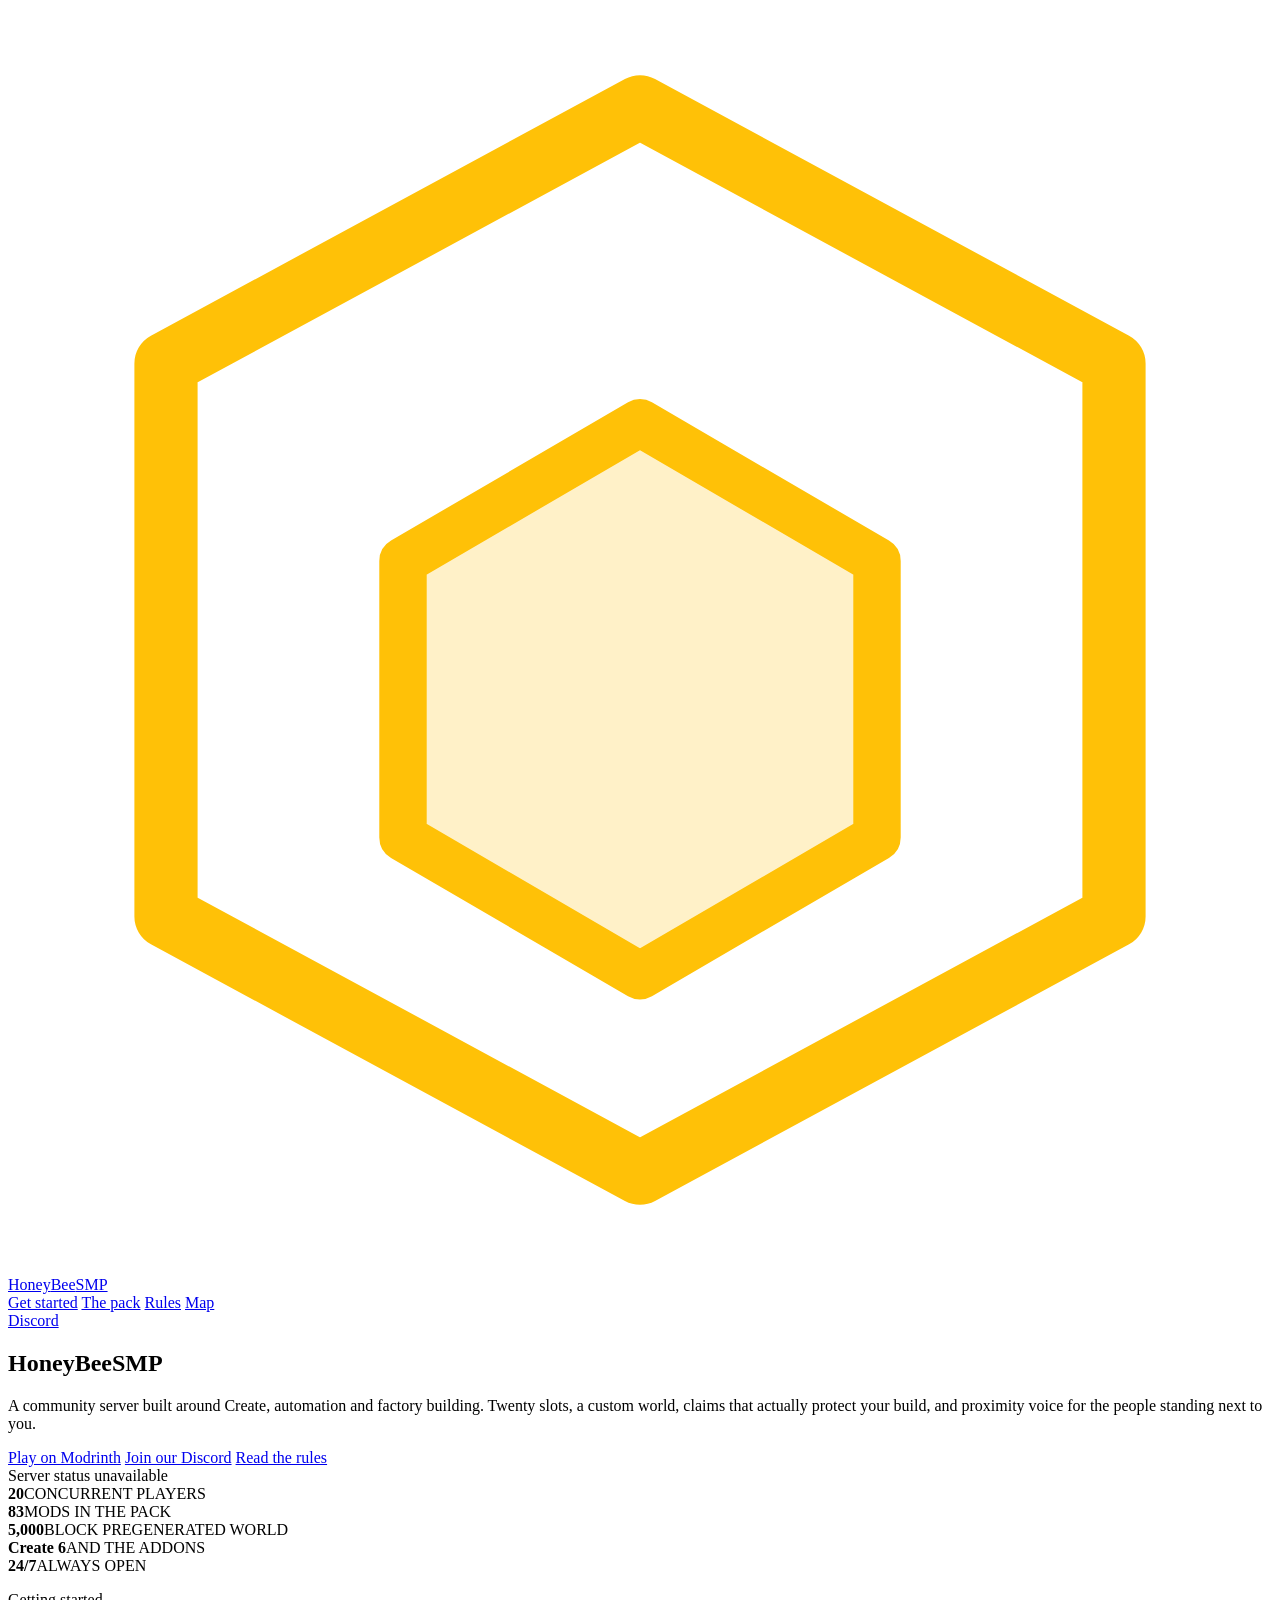
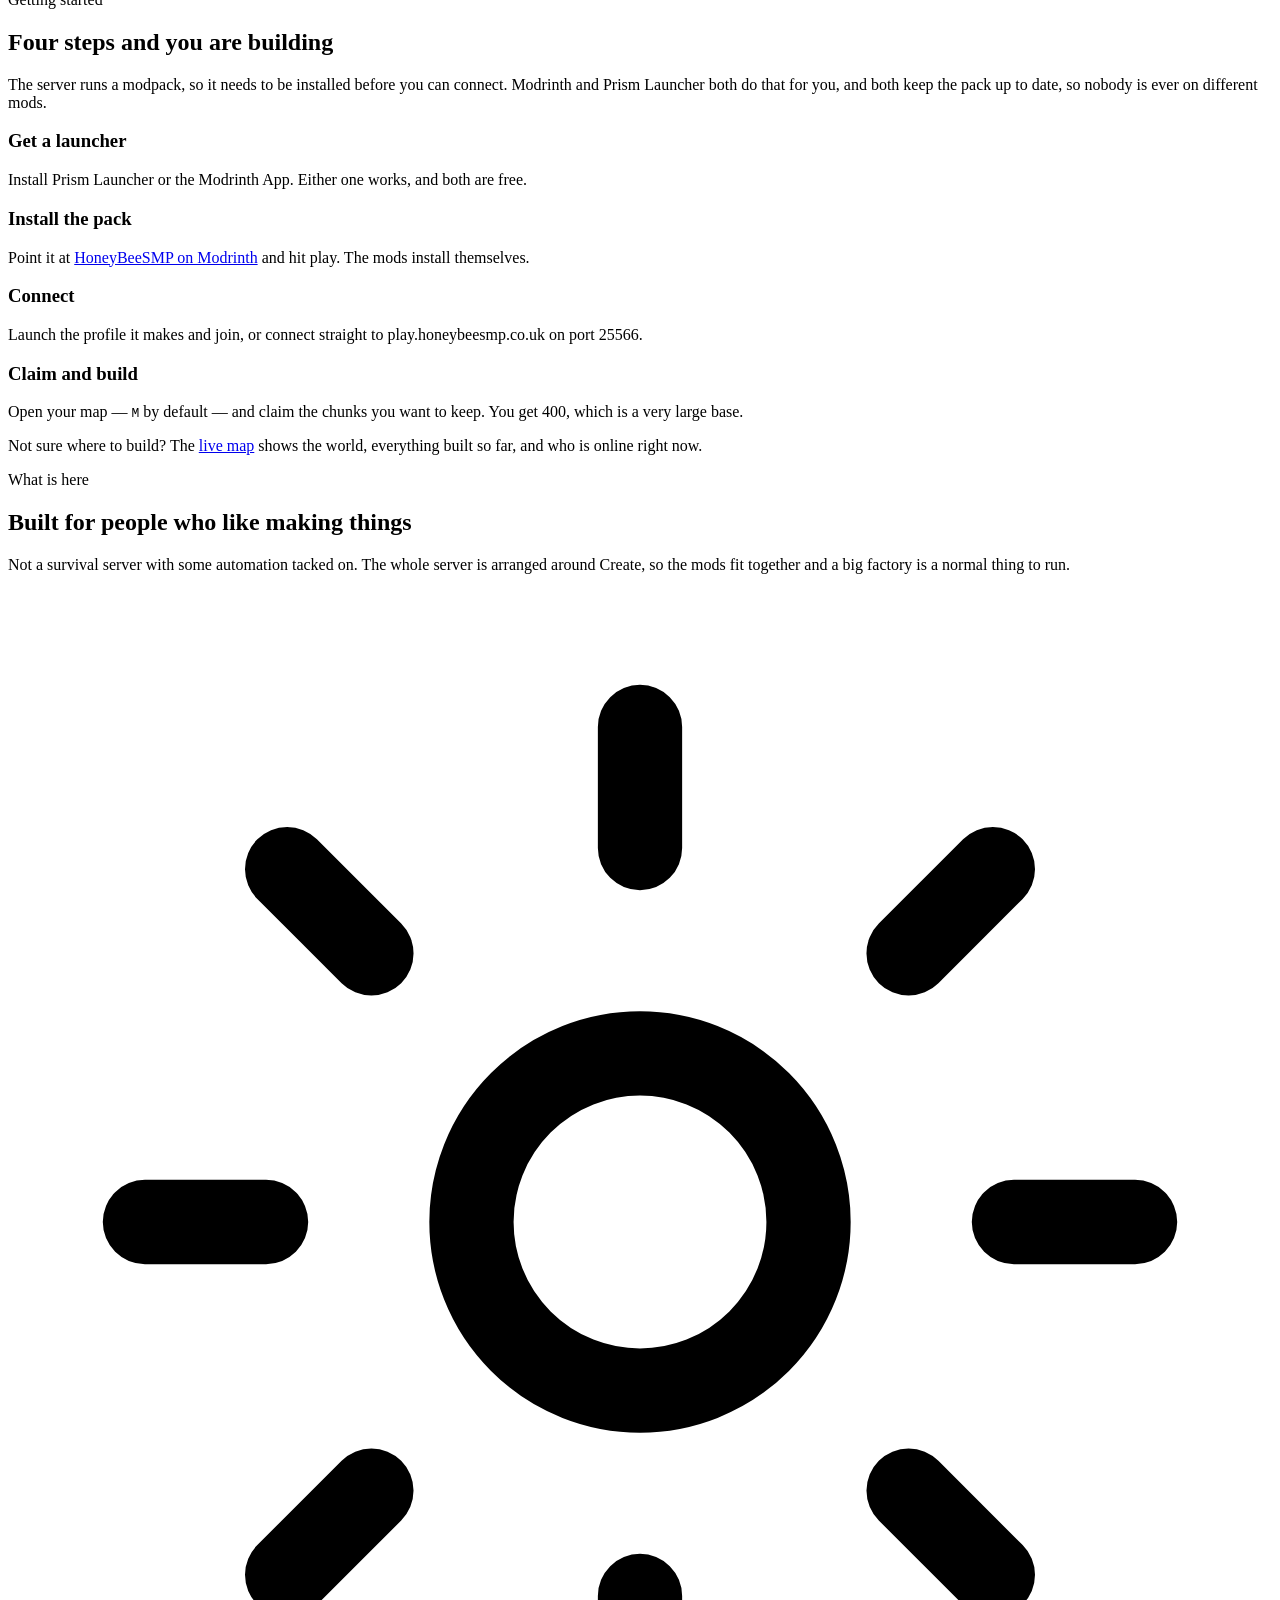
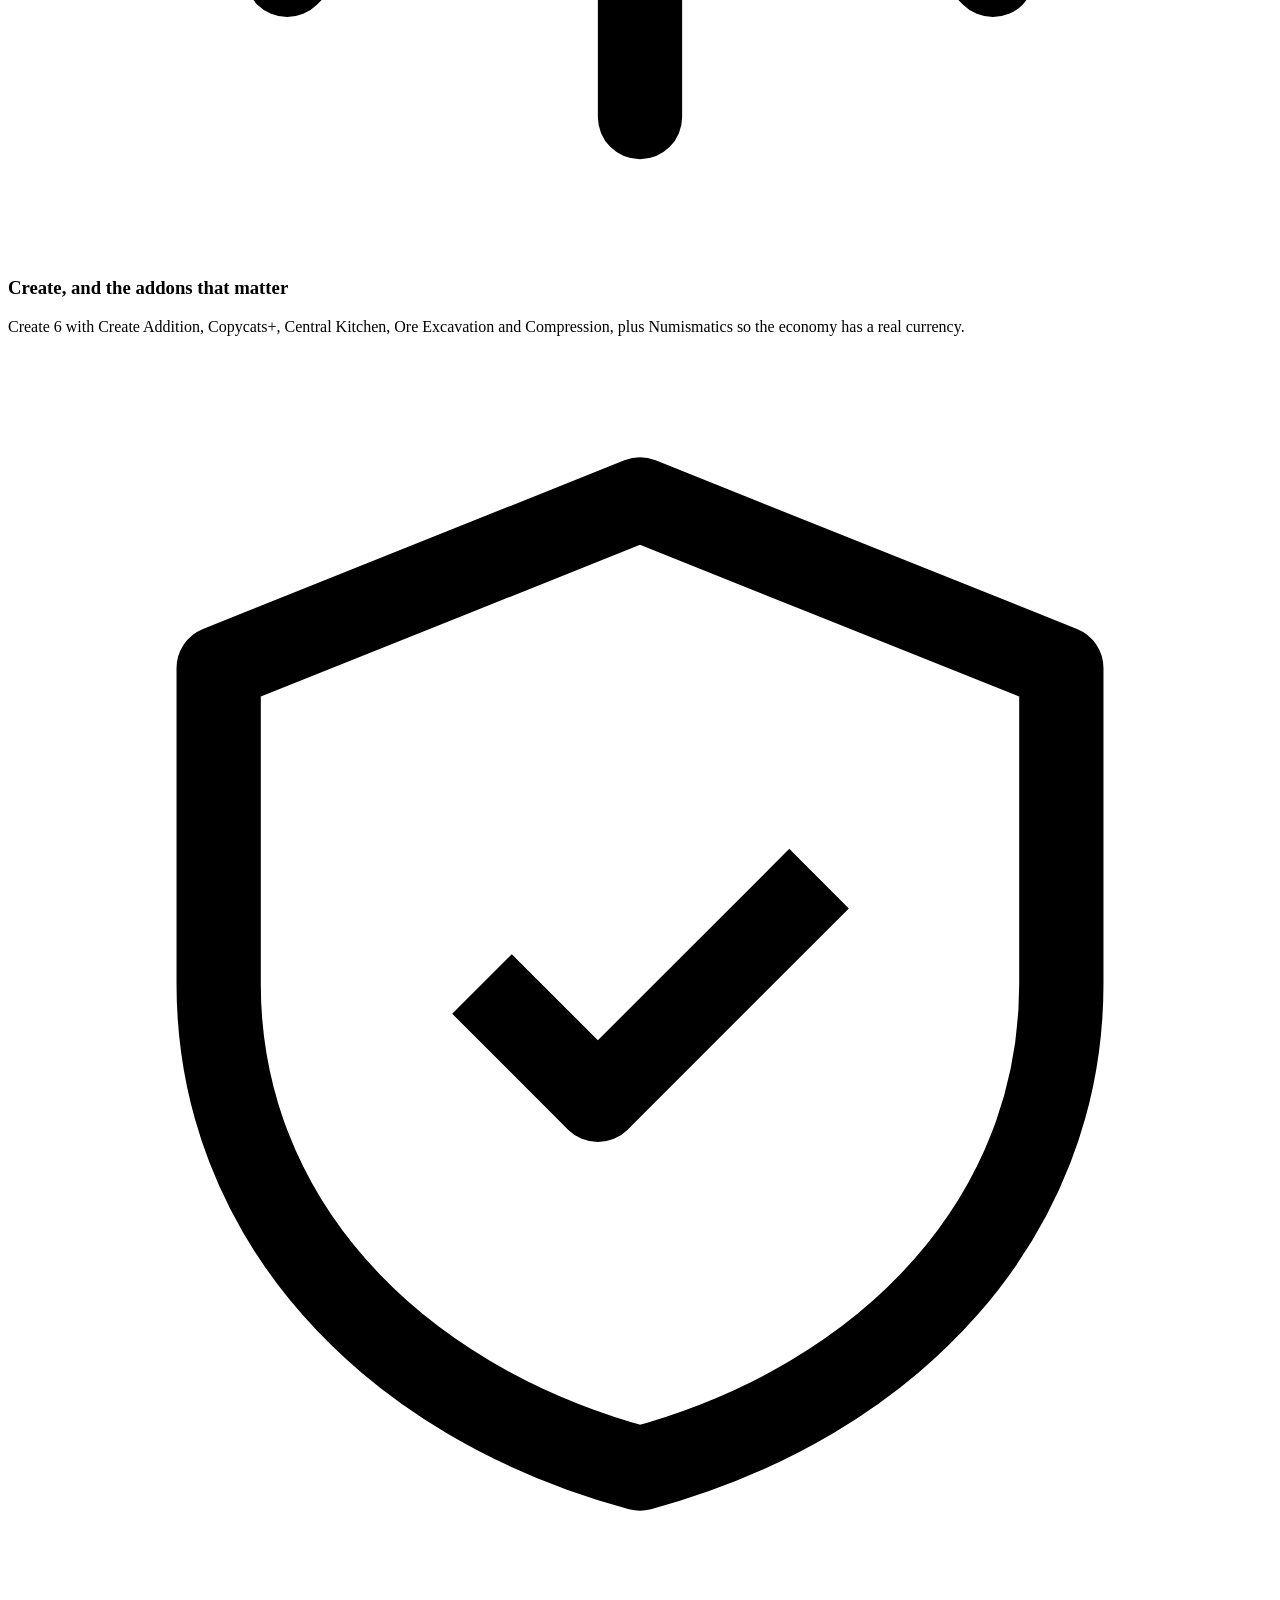
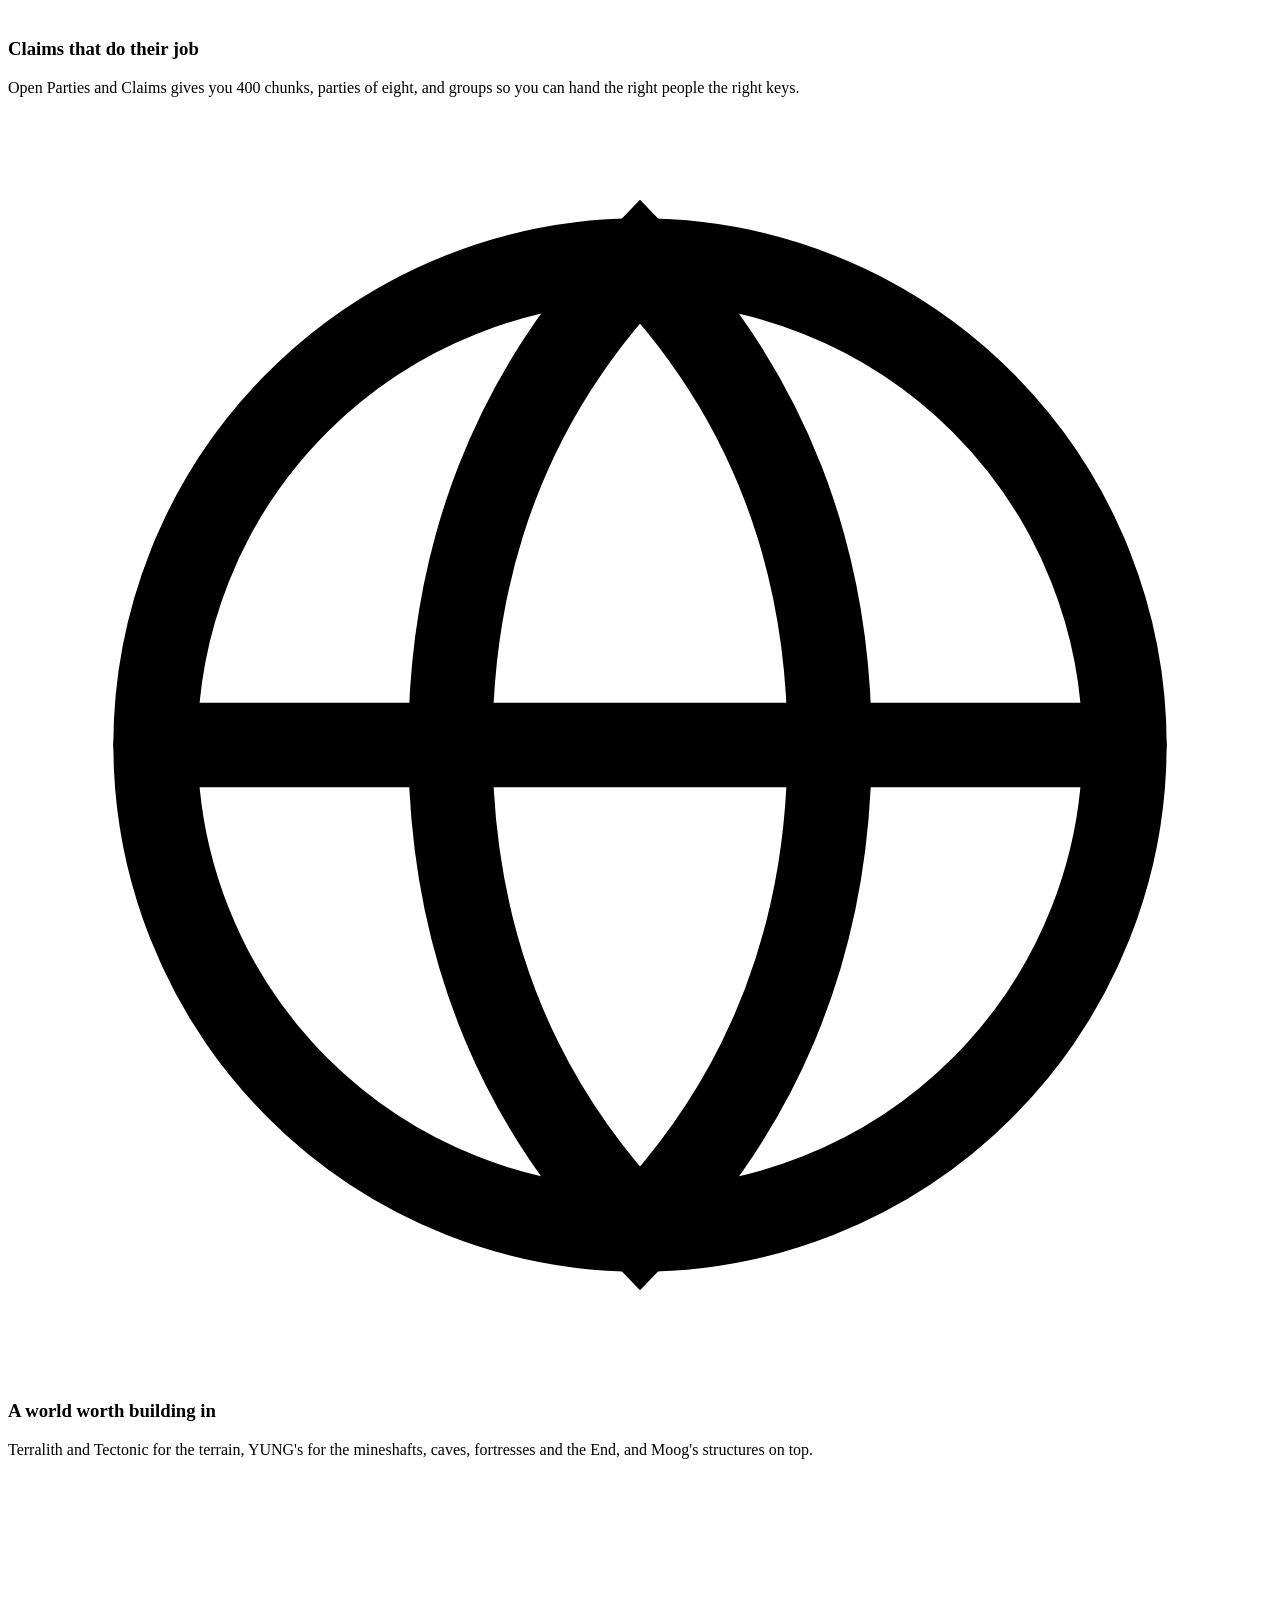
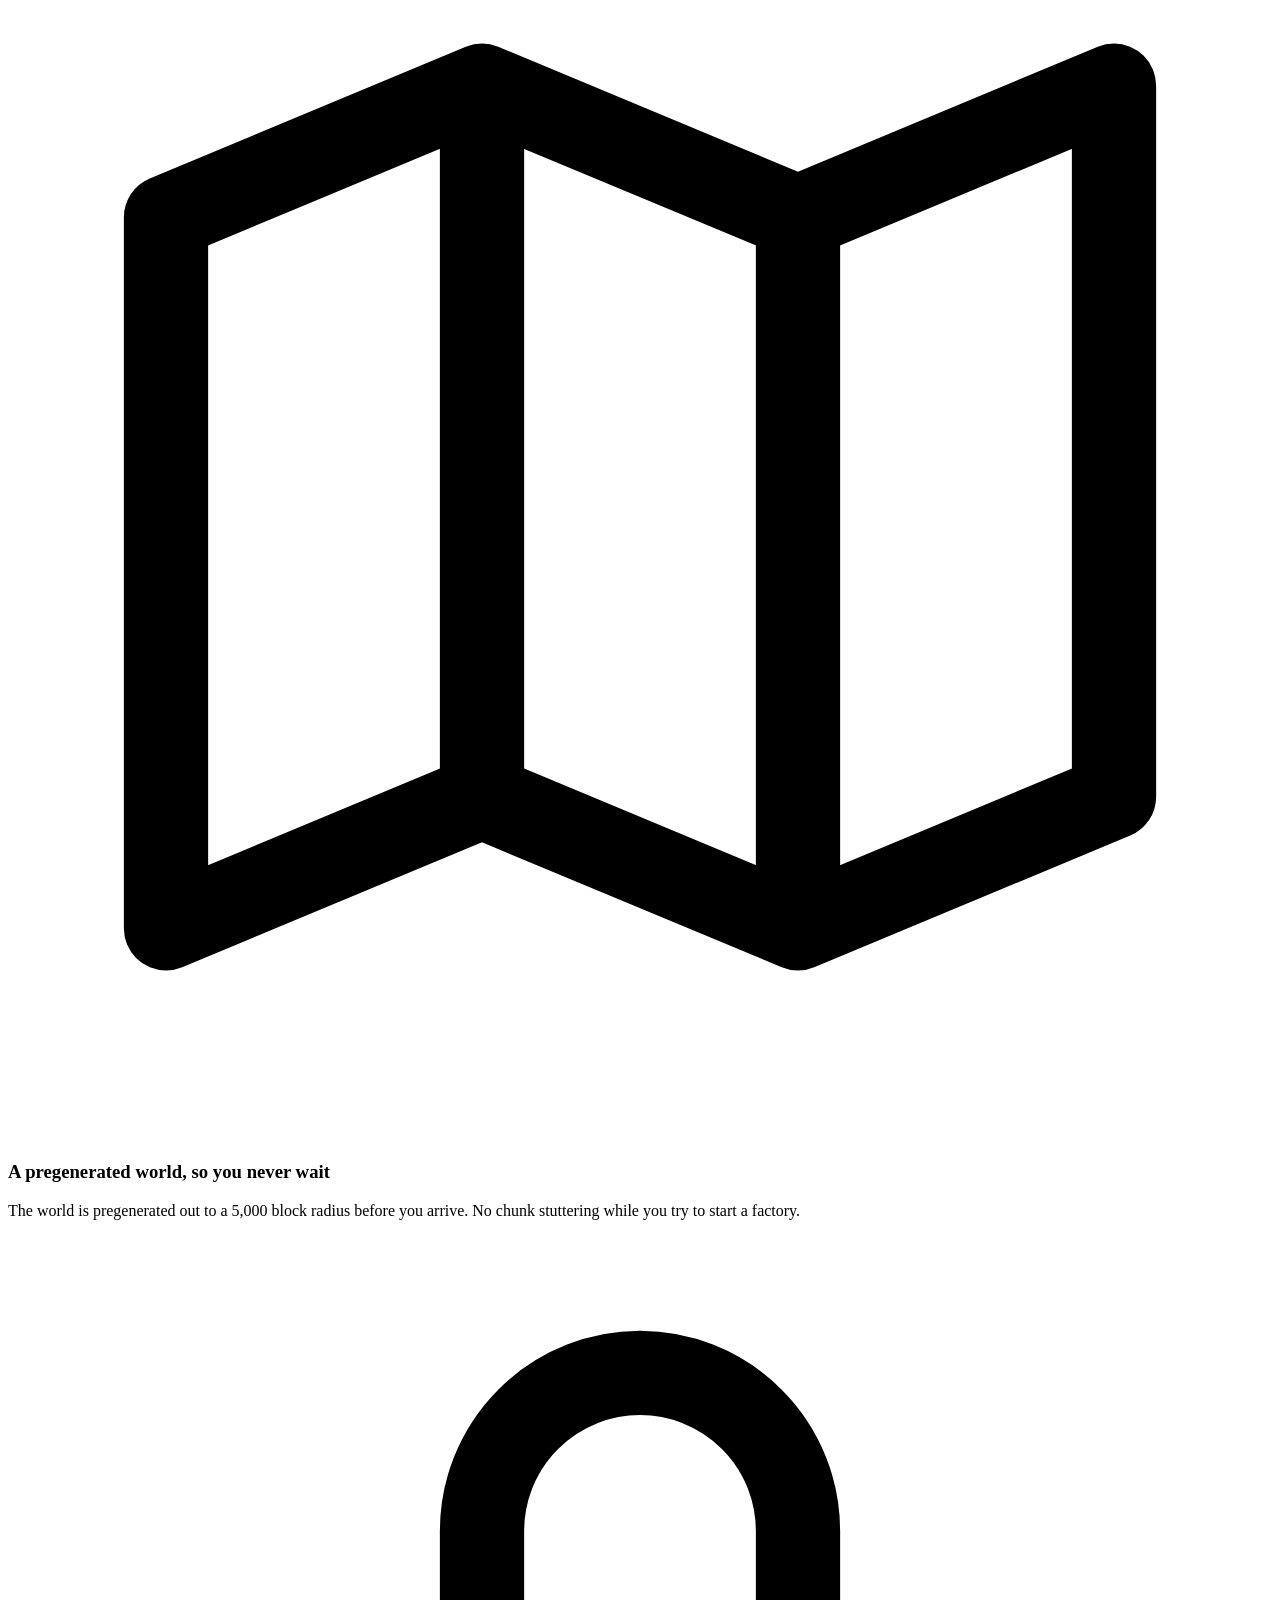
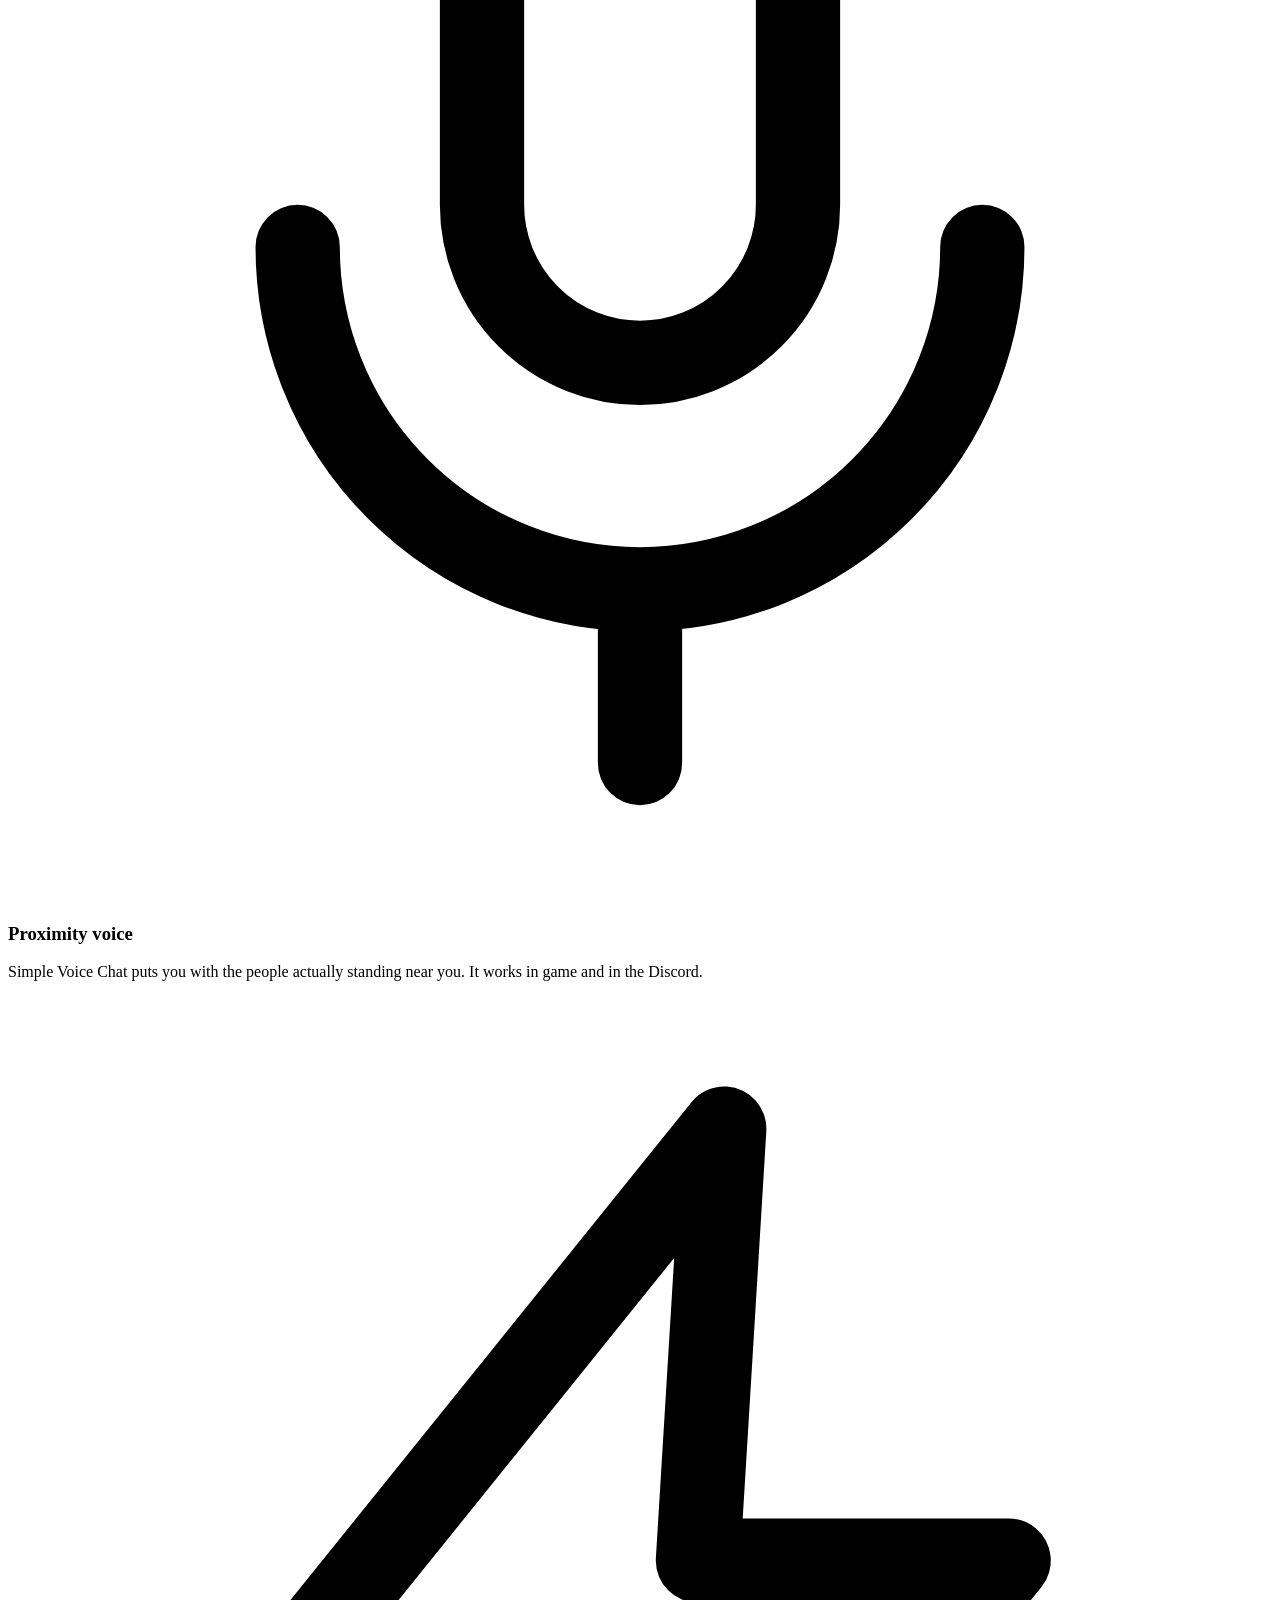
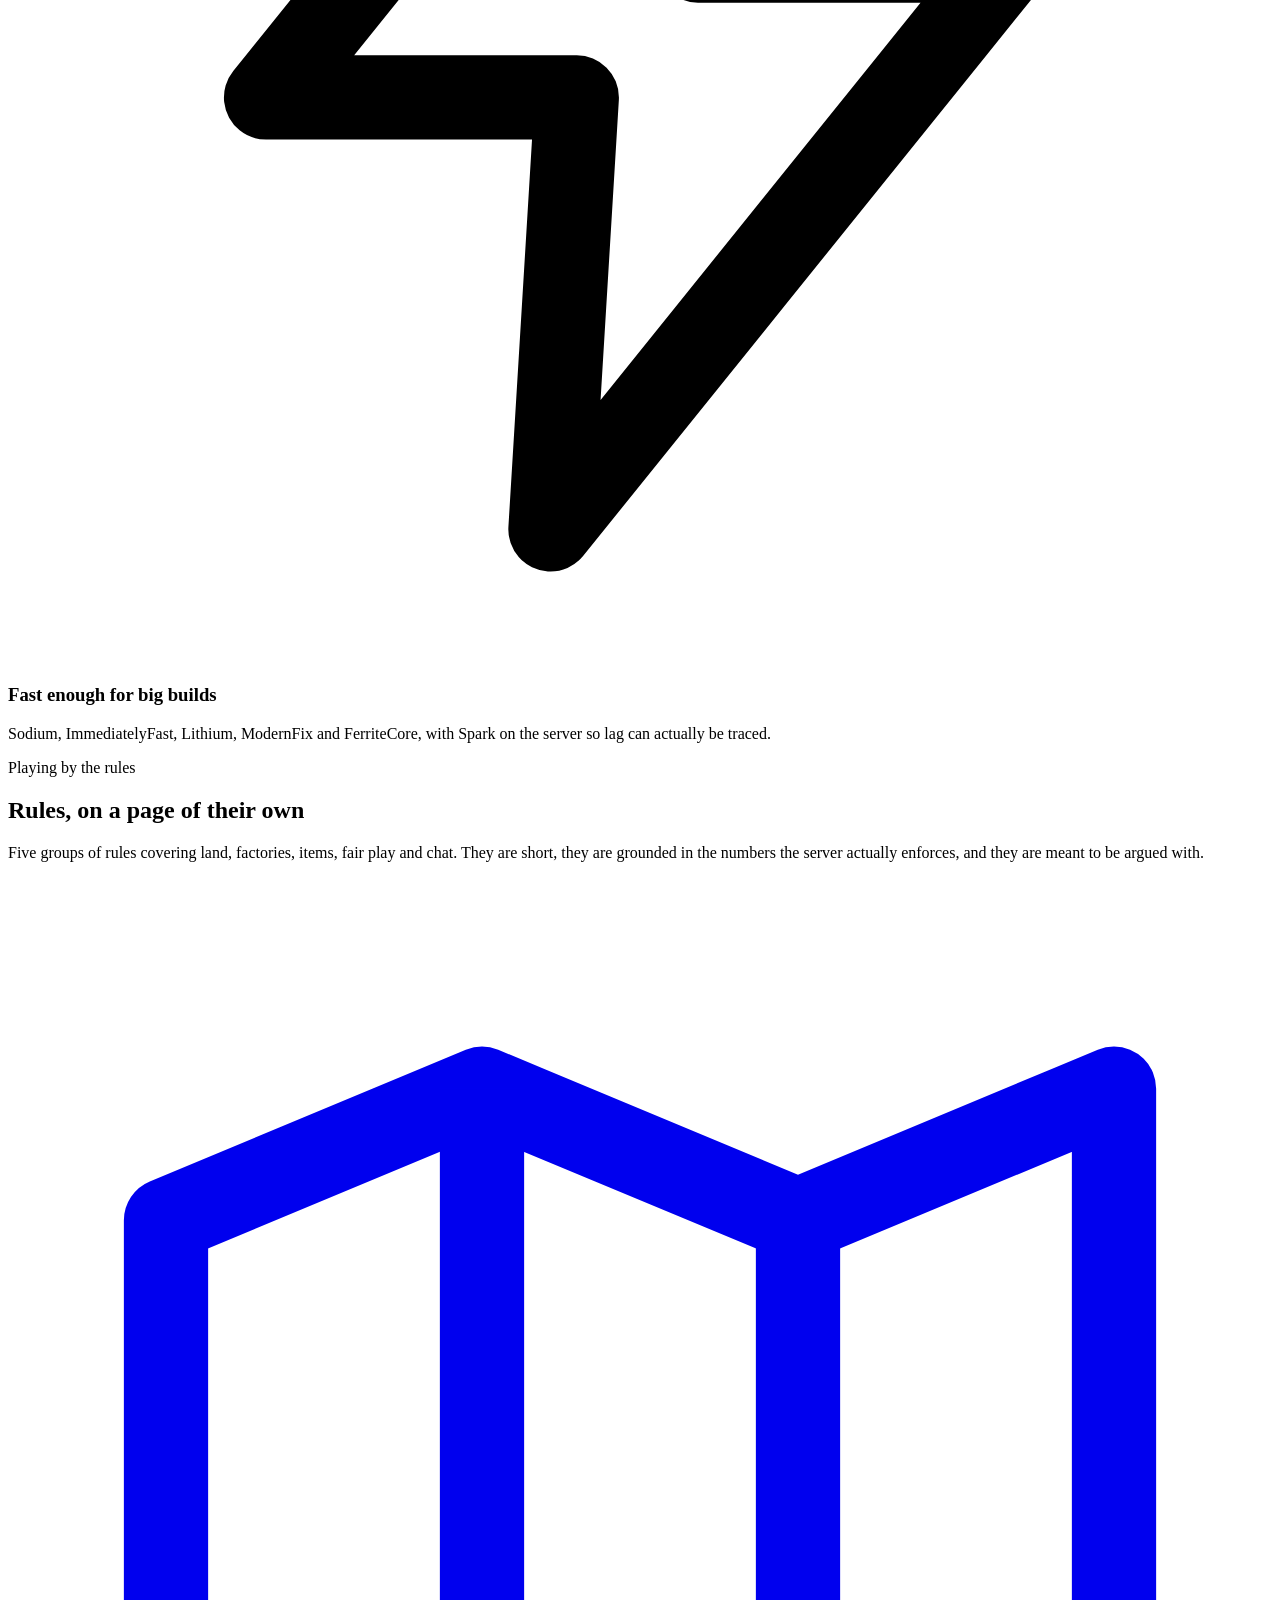
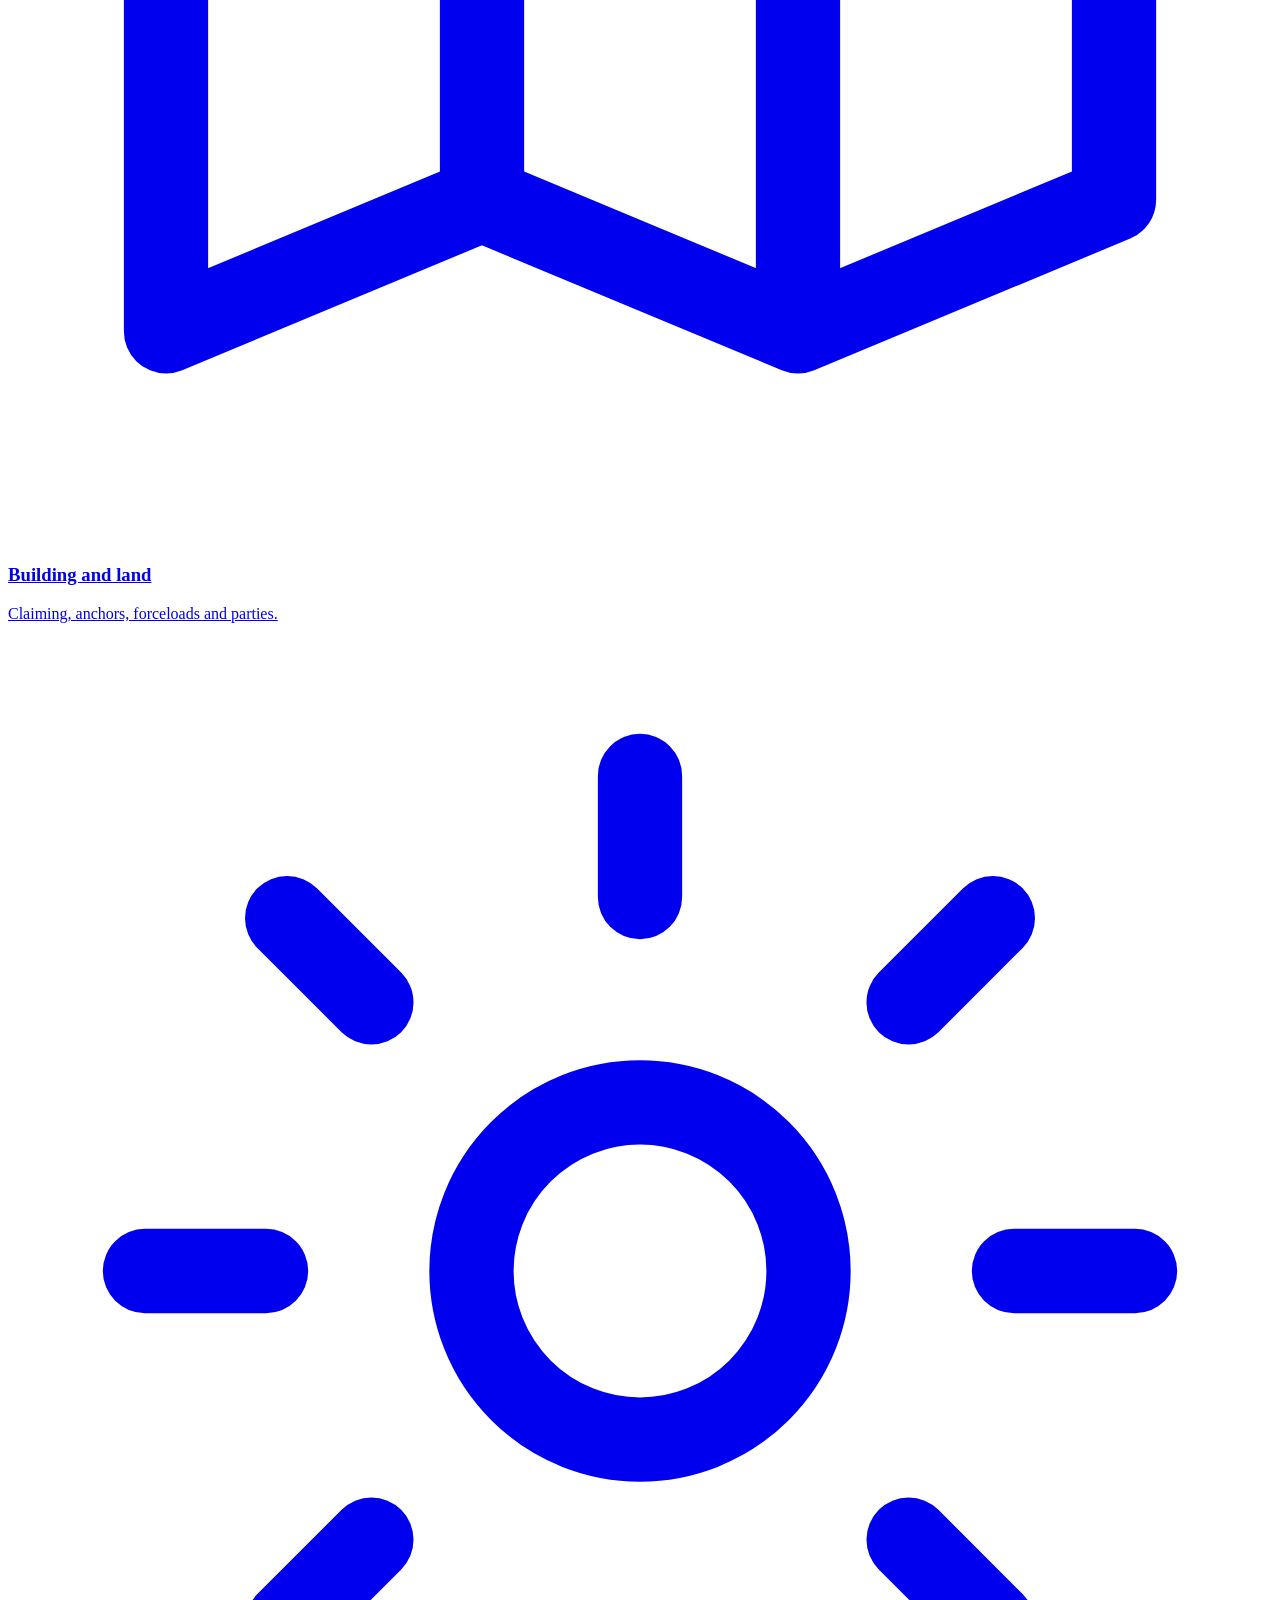
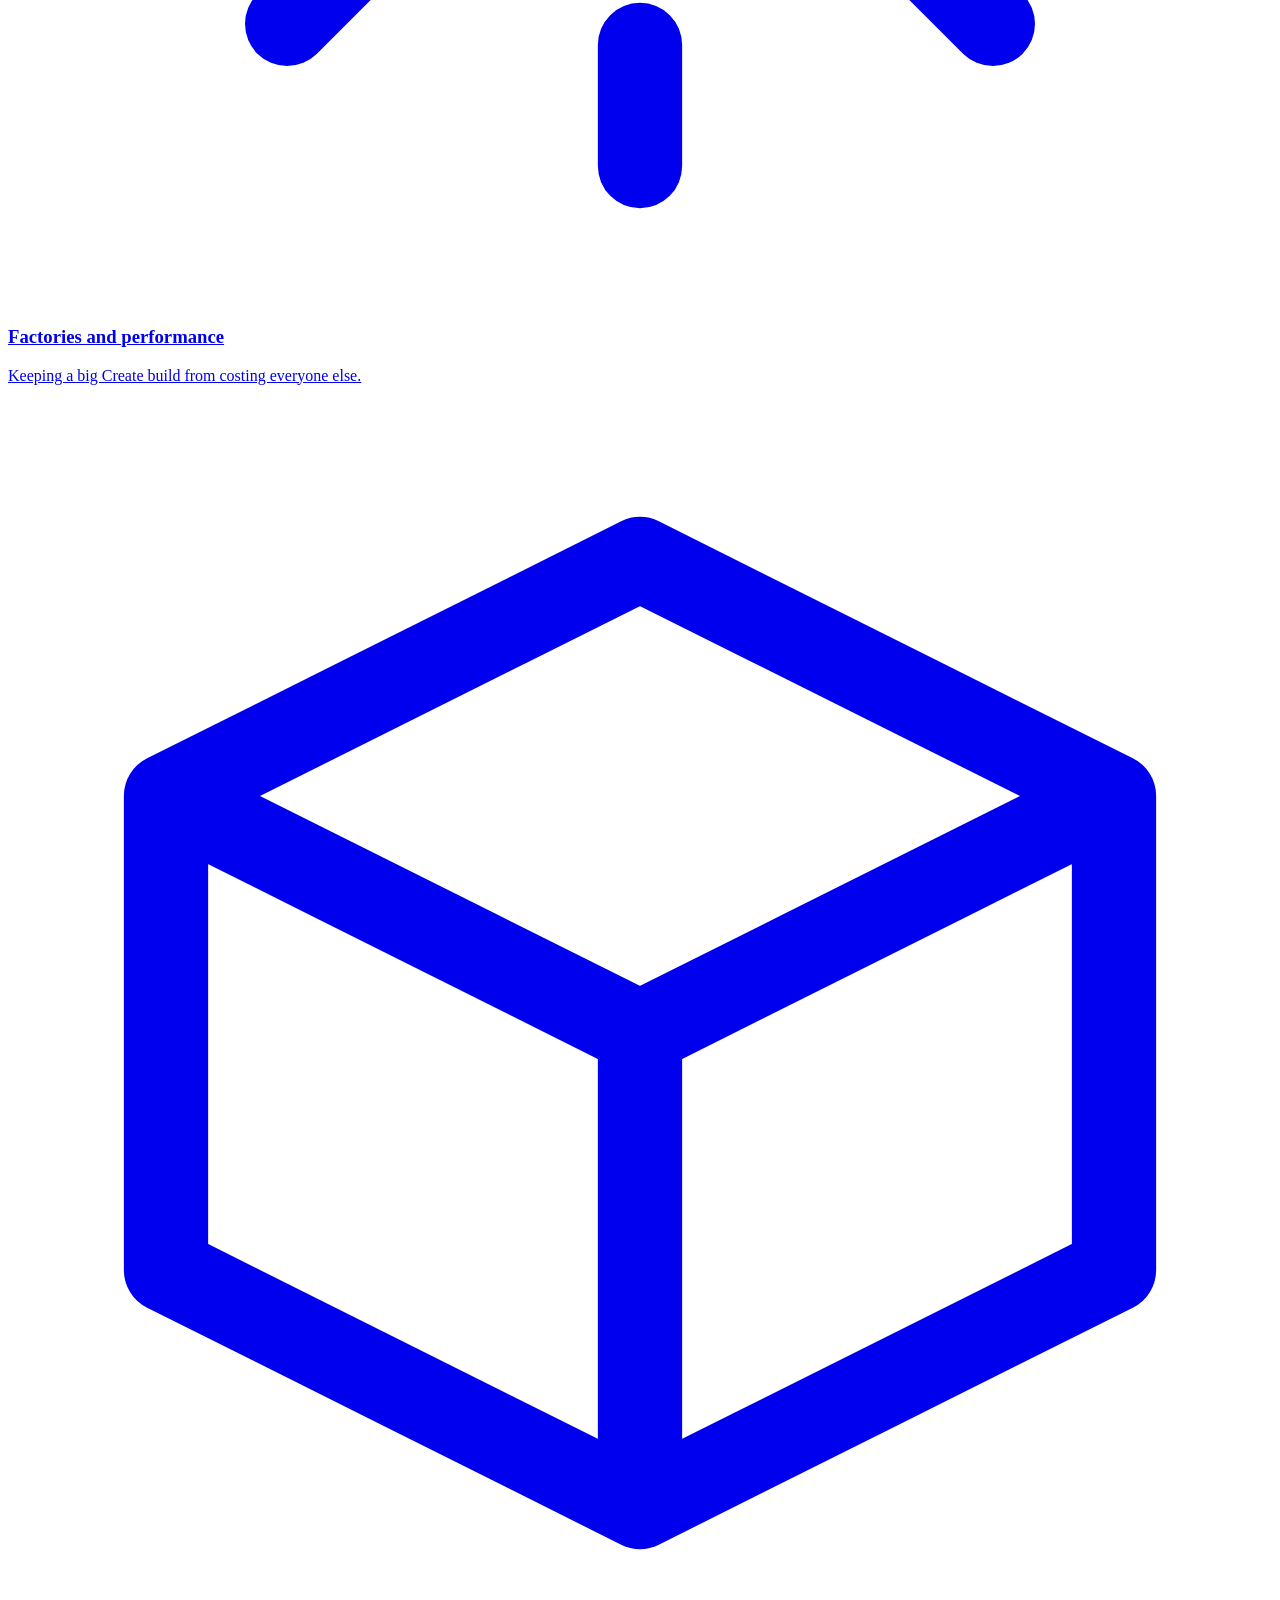
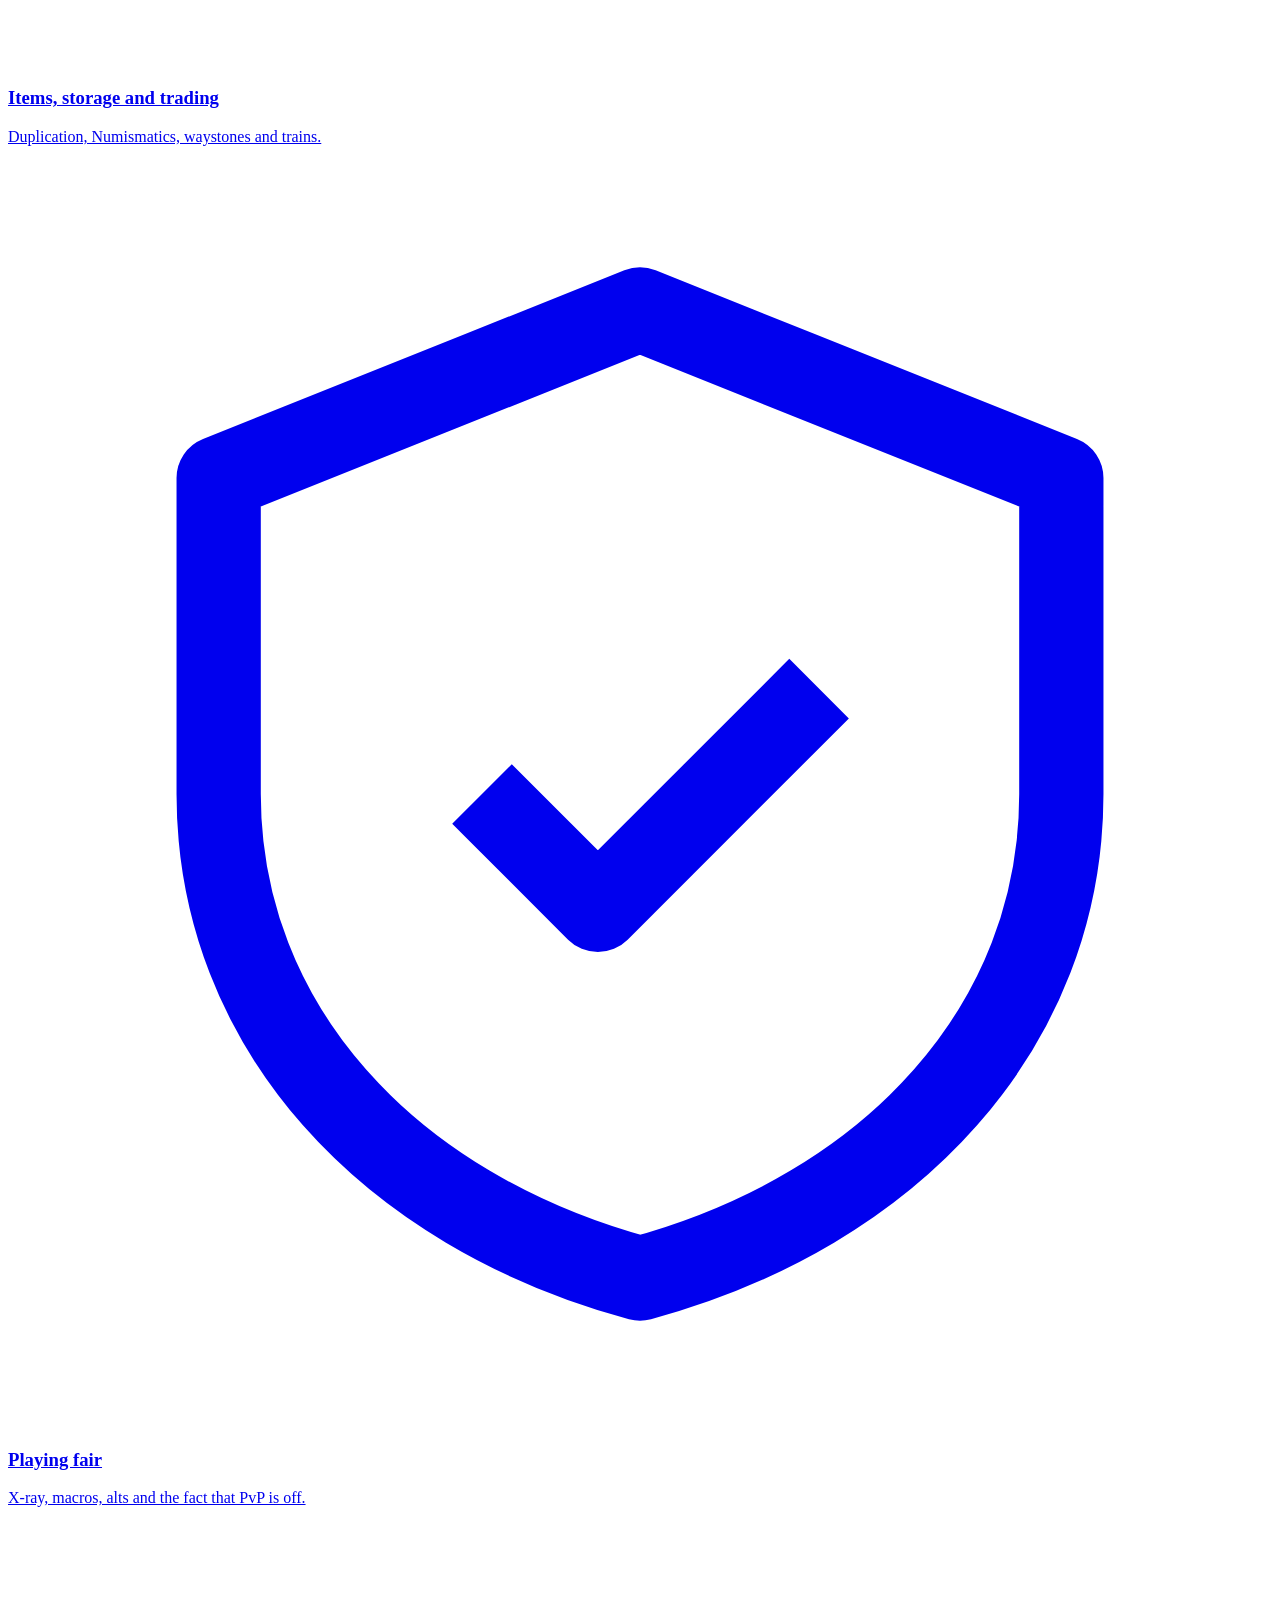
==== commit c304ea27: "Website: the pack has 83 mods, and the world is pregenerated The homepage stats still said 69 mods, " ====
--- a/website/index.html
+++ b/website/index.html
@@ -98,8 +98,8 @@
 
       <div class="stats">
         <div><b>20</b><span>CONCURRENT PLAYERS</span></div>
-        <div><b>69</b><span>MODS IN THE PACK</span></div>
-        <div><b>5,000</b><span>PREGENERATED</span></div>
+        <div><b>83</b><span>MODS IN THE PACK</span></div>
+        <div><b>5,000</b><span>BLOCK PREGENERATED WORLD</span></div>
         <div><b>Create 6</b><span>AND THE ADDONS</span></div>
         <div><b>24/7</b><span>ALWAYS OPEN</span></div>
       </div>
@@ -172,8 +172,8 @@
           <div class="icon">
             <svg viewBox="0 0 24 24" fill="none" stroke="currentColor" stroke-width="1.6" stroke-linejoin="round"><path d="m3 6.5 6-2.5 6 2.5 6-2.5v13.5L15 20l-6-2.5L3 20z"/><path d="M9 4v13.5M15 6.5V20"/></svg>
           </div>
-          <h3>Pregenerated, so you never wait</h3>
-          <p>The whole 5,000 block radius is generated before you arrive. No chunk stuttering while you try to start a factory.</p>
+          <h3>A pregenerated world, so you never wait</h3>
+          <p>The world is pregenerated out to a 5,000 block radius before you arrive. No chunk stuttering while you try to start a factory.</p>
         </article>
         <article class="card">
           <div class="icon">
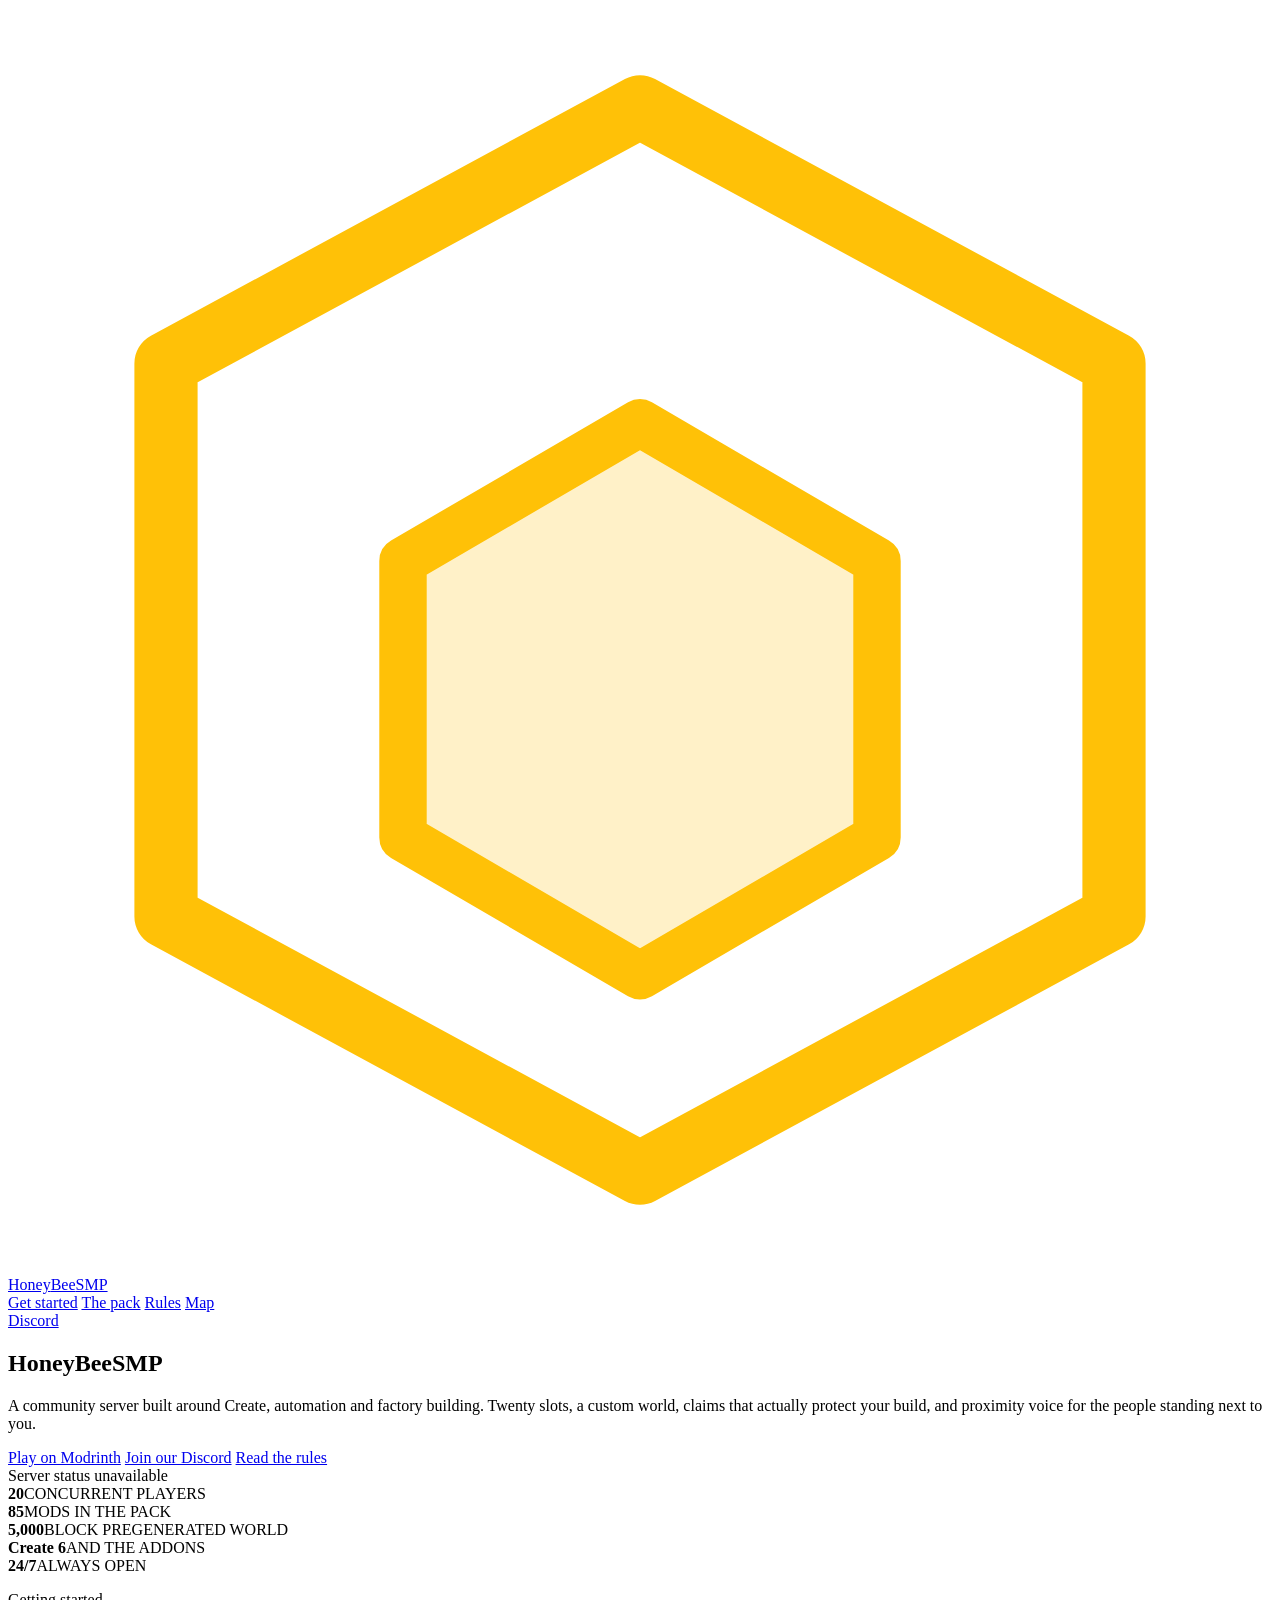
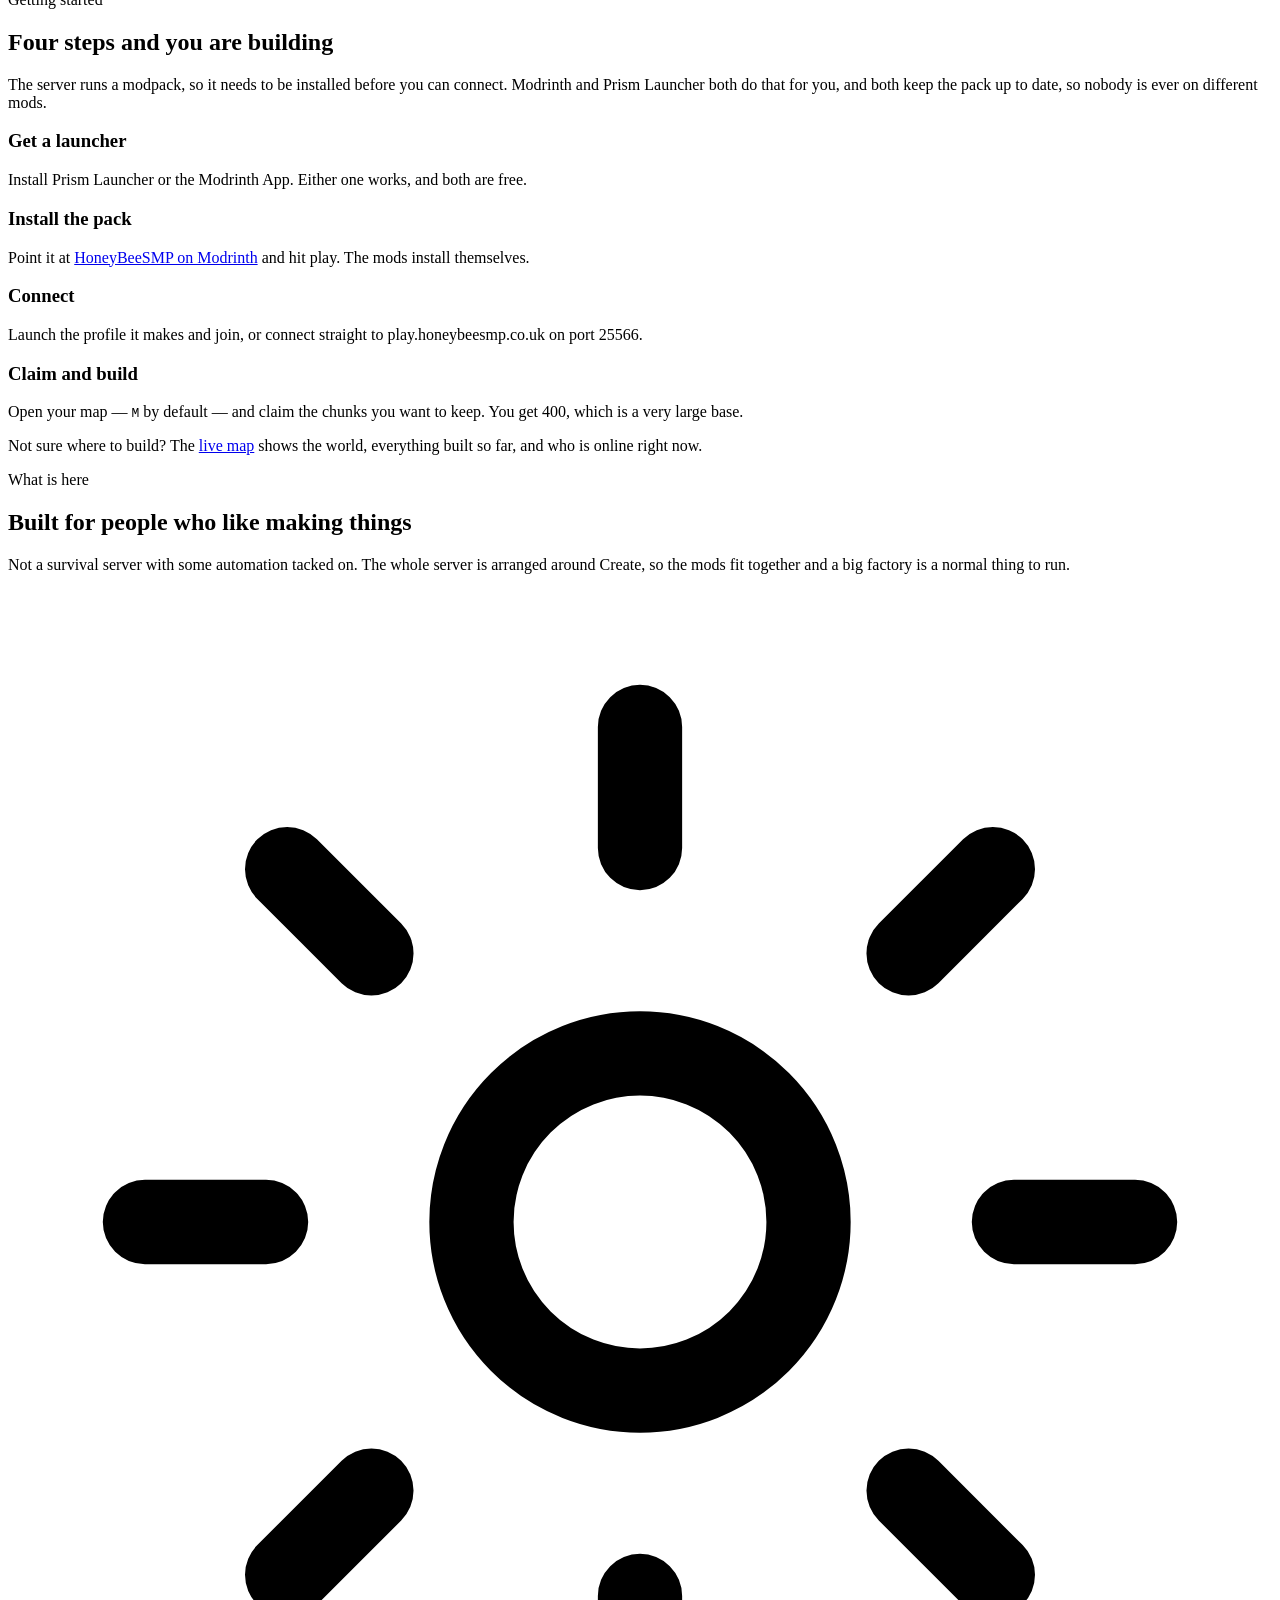
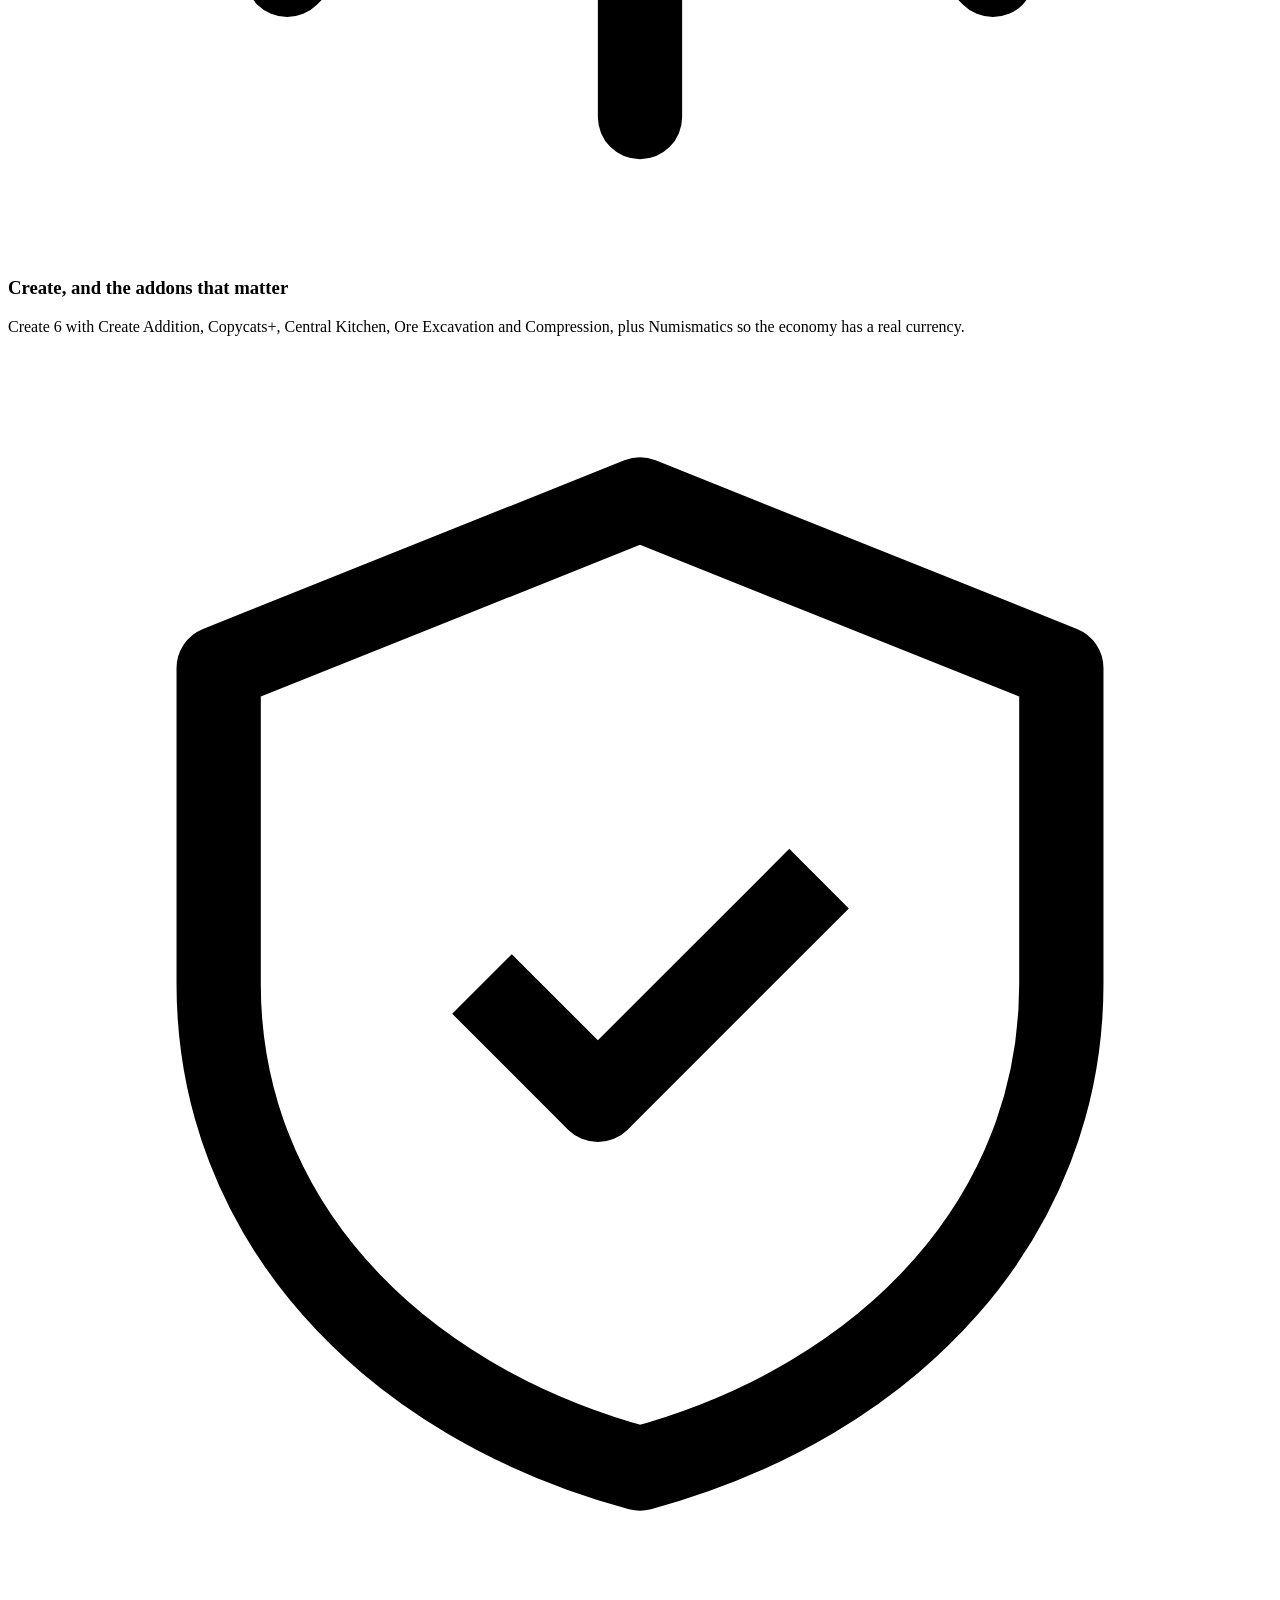
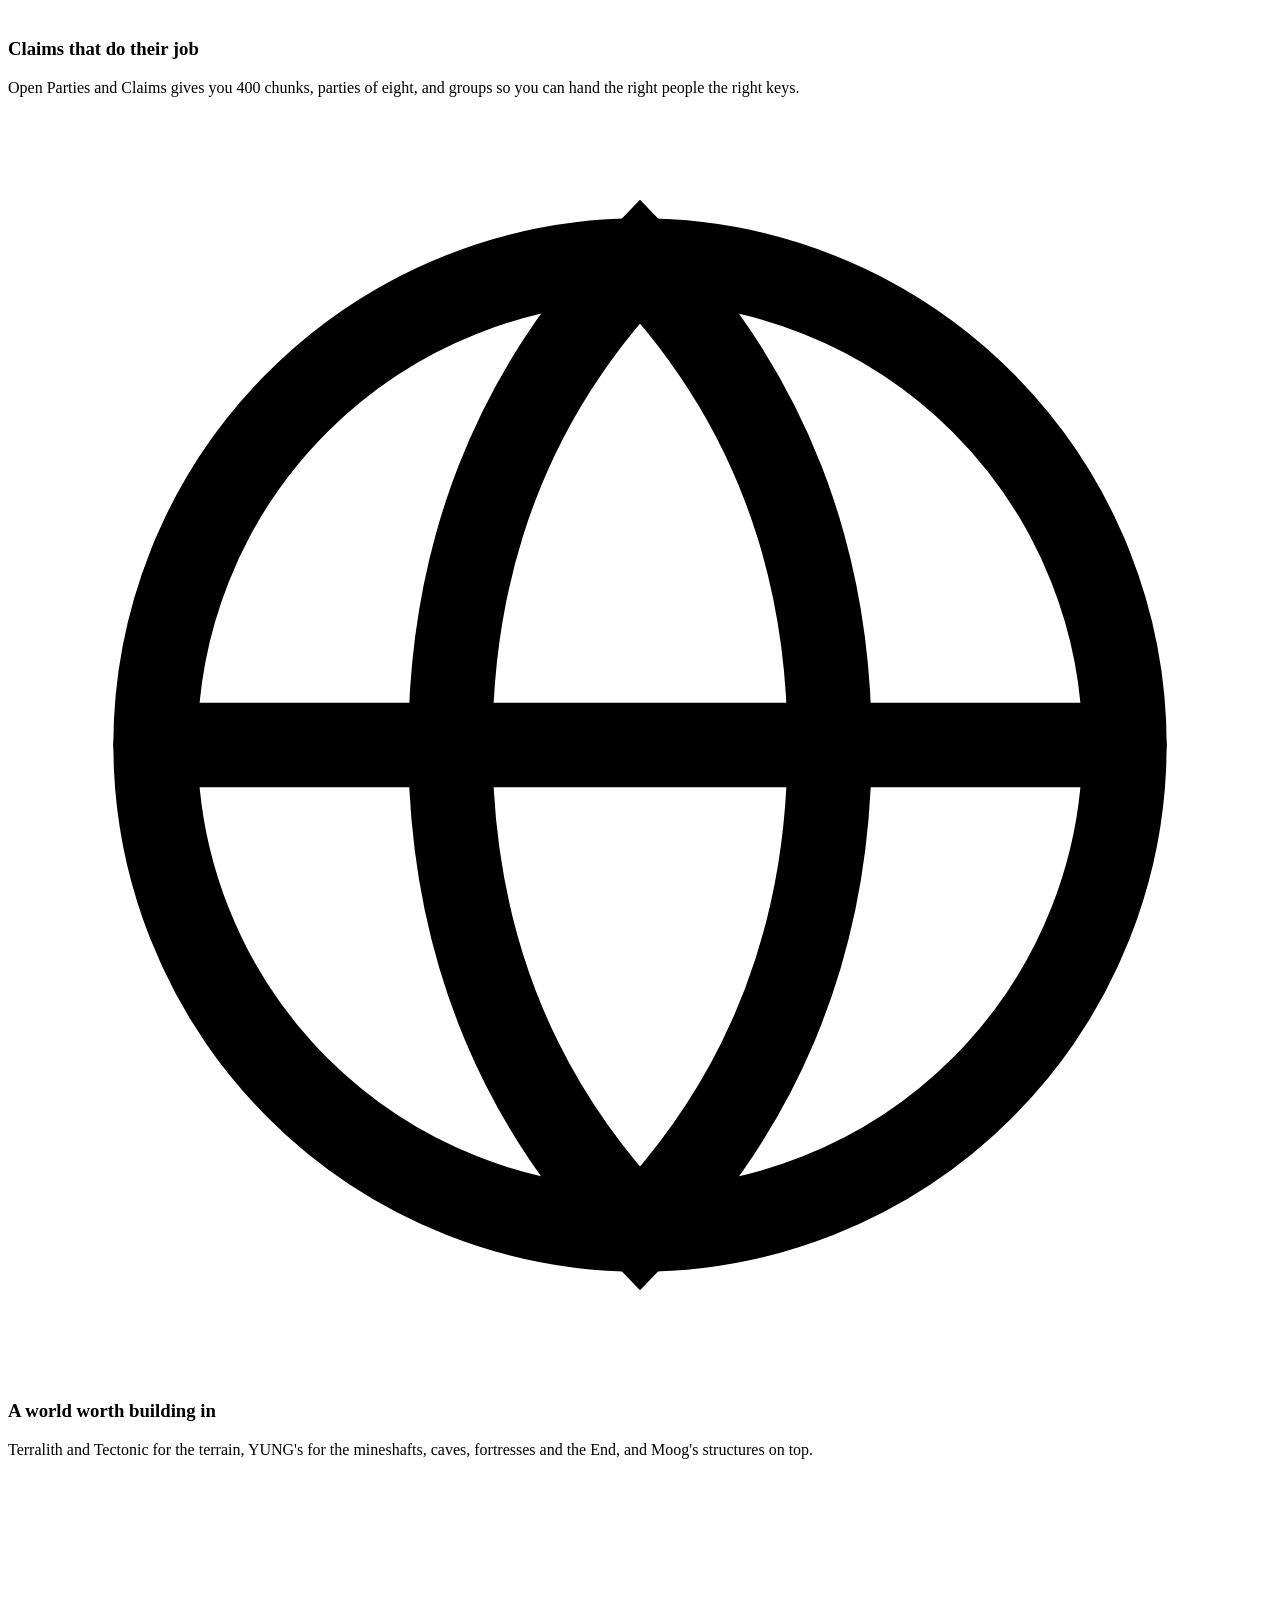
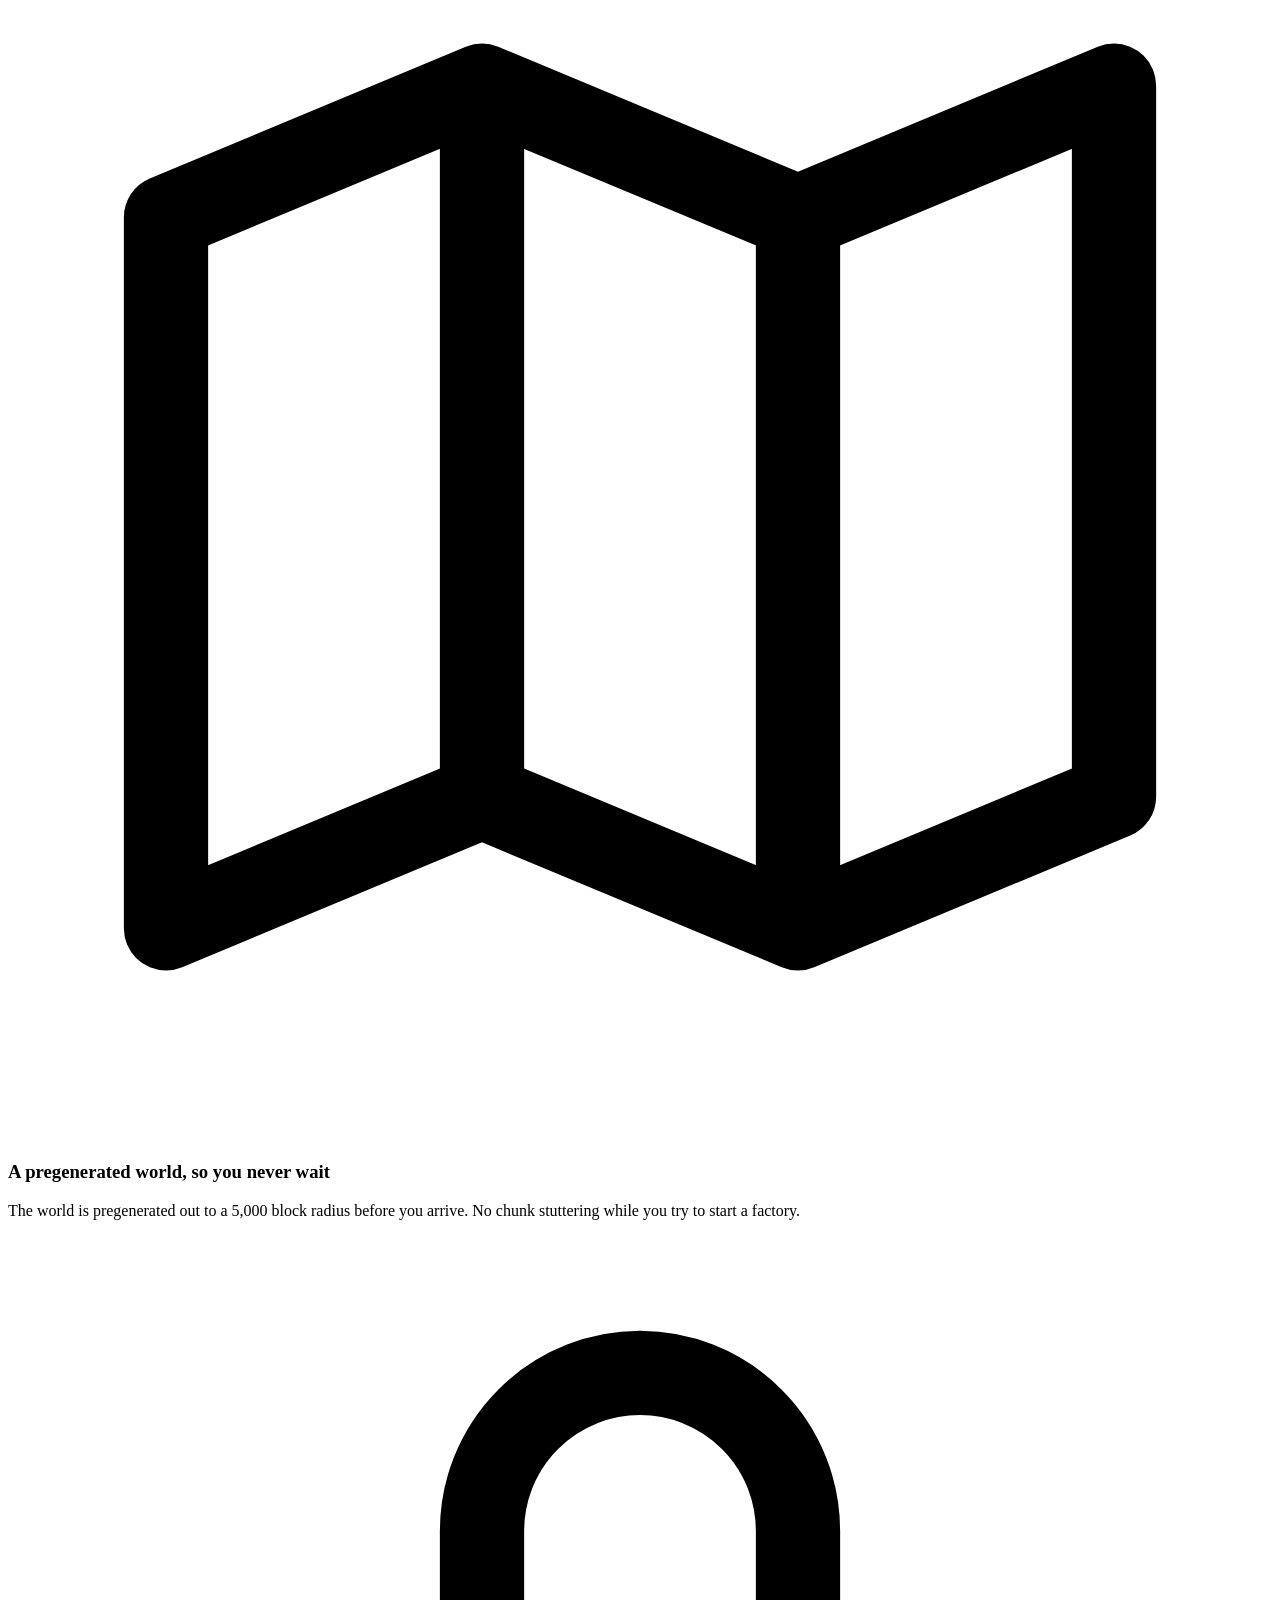
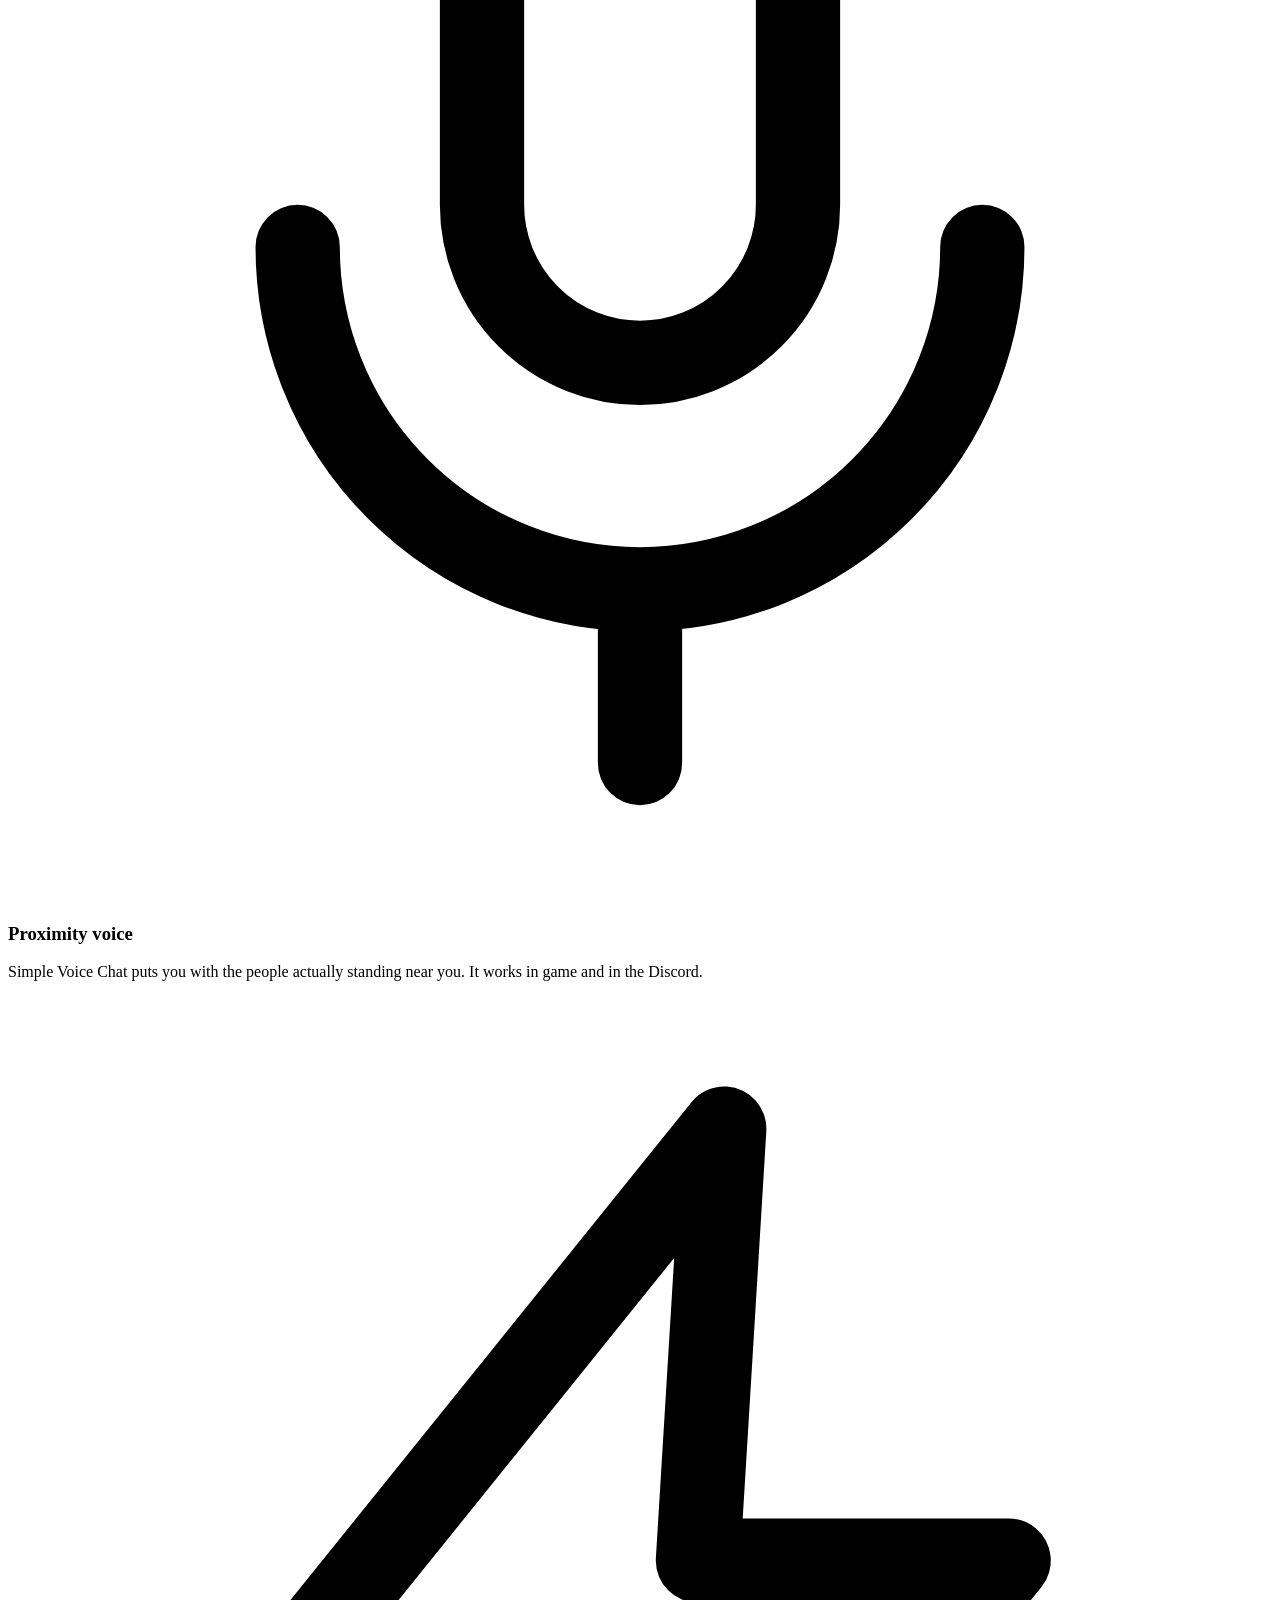
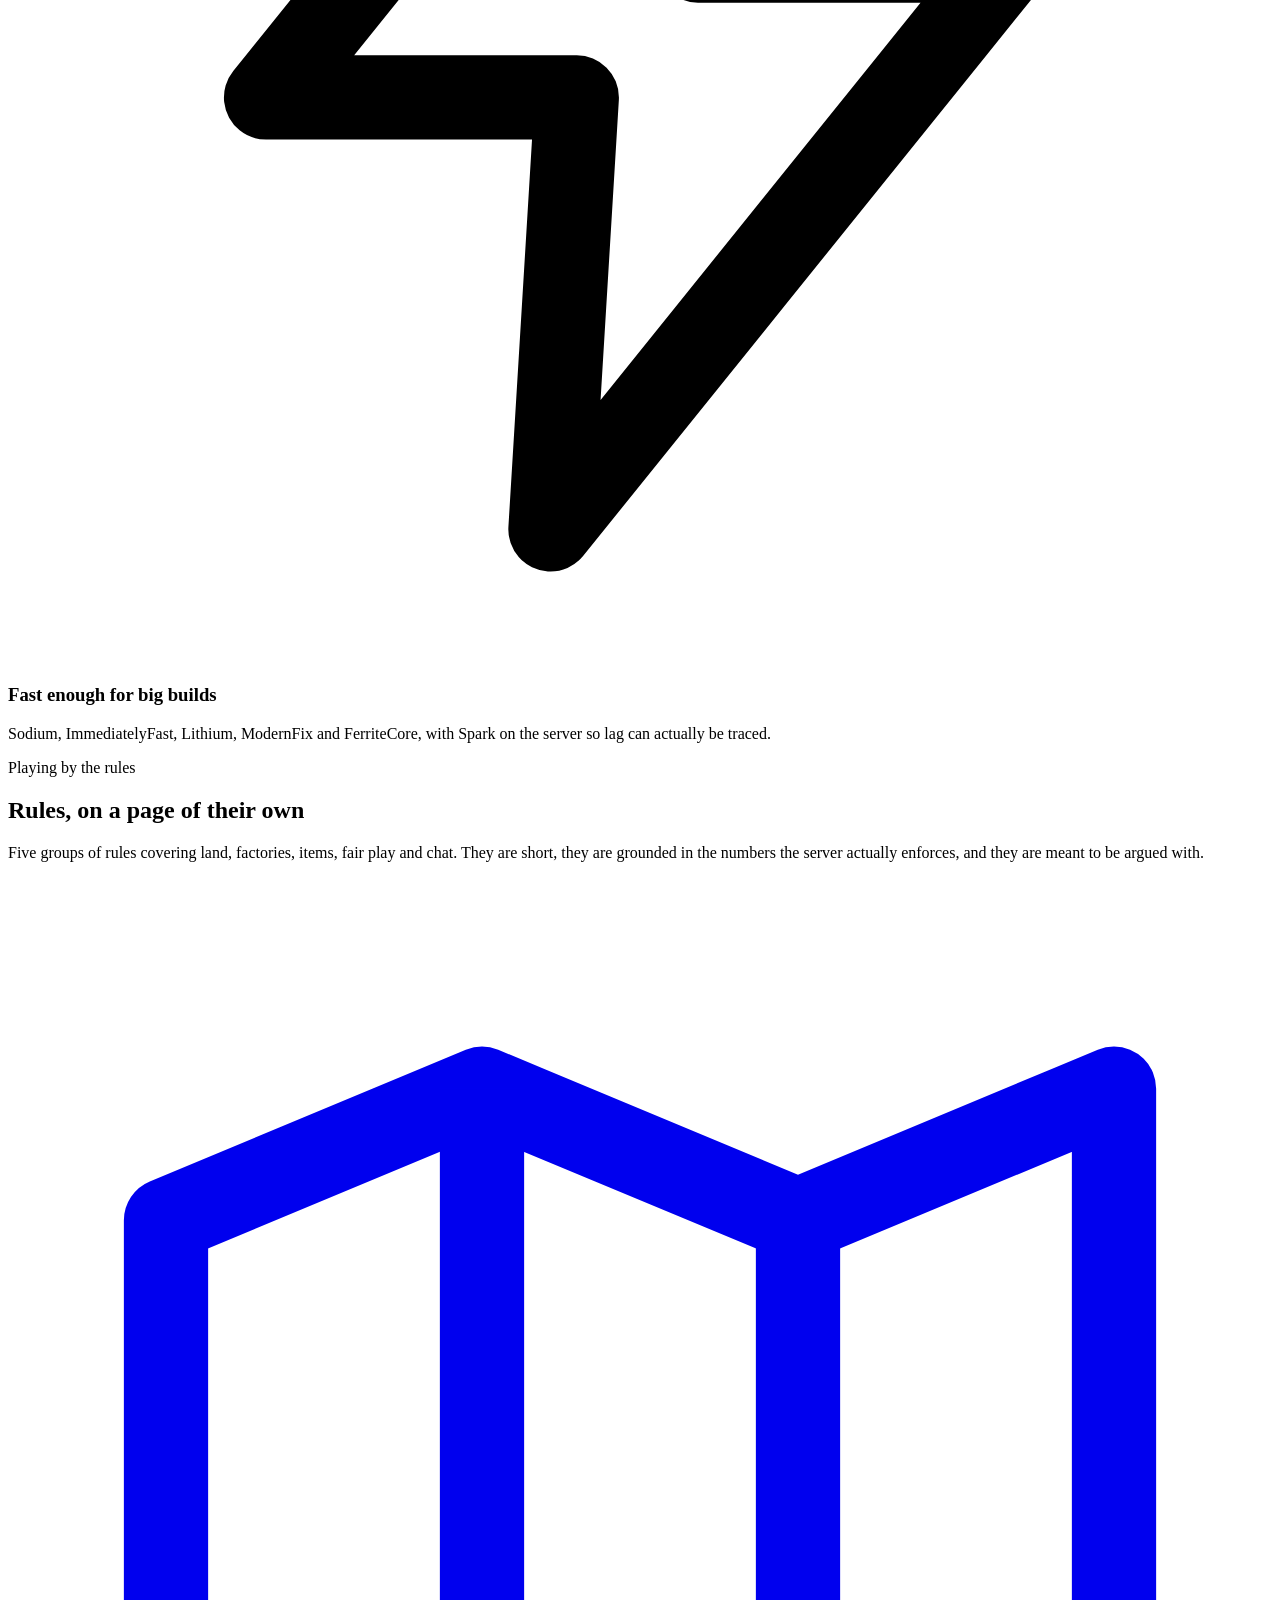
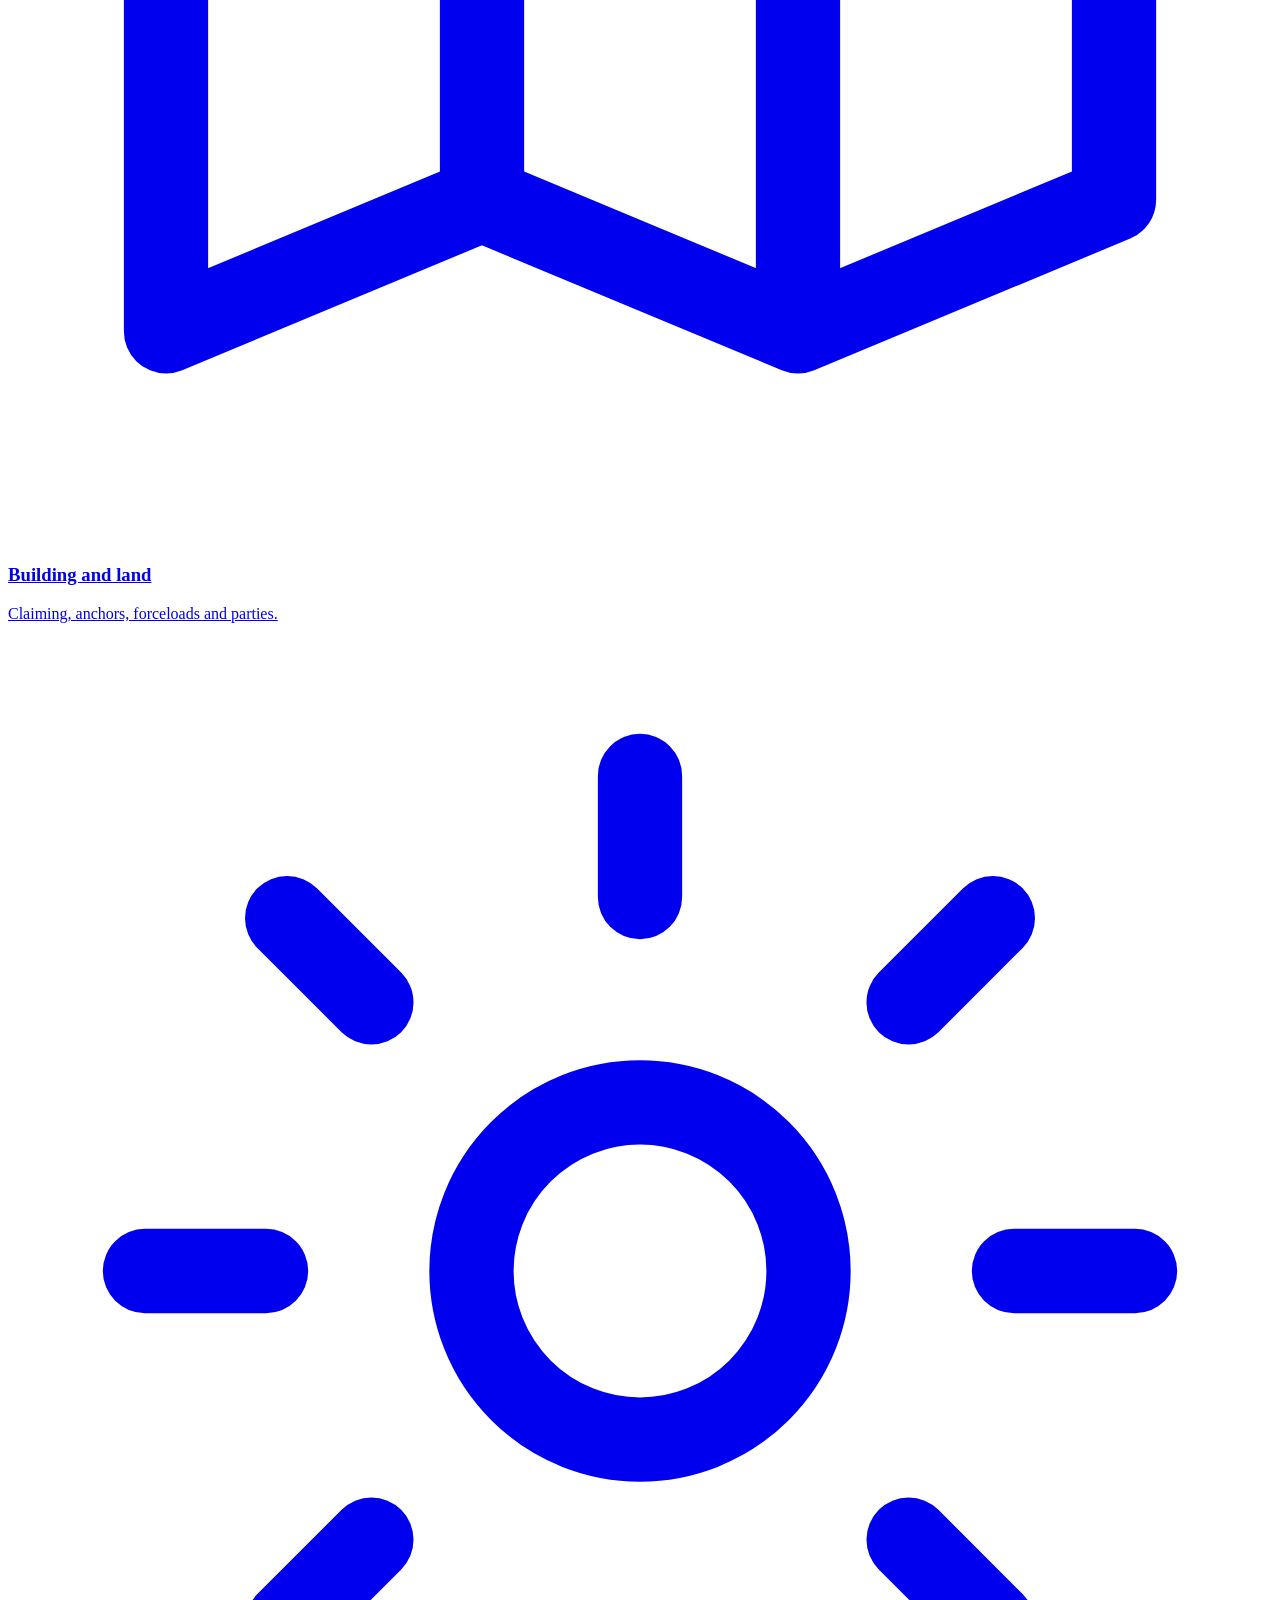
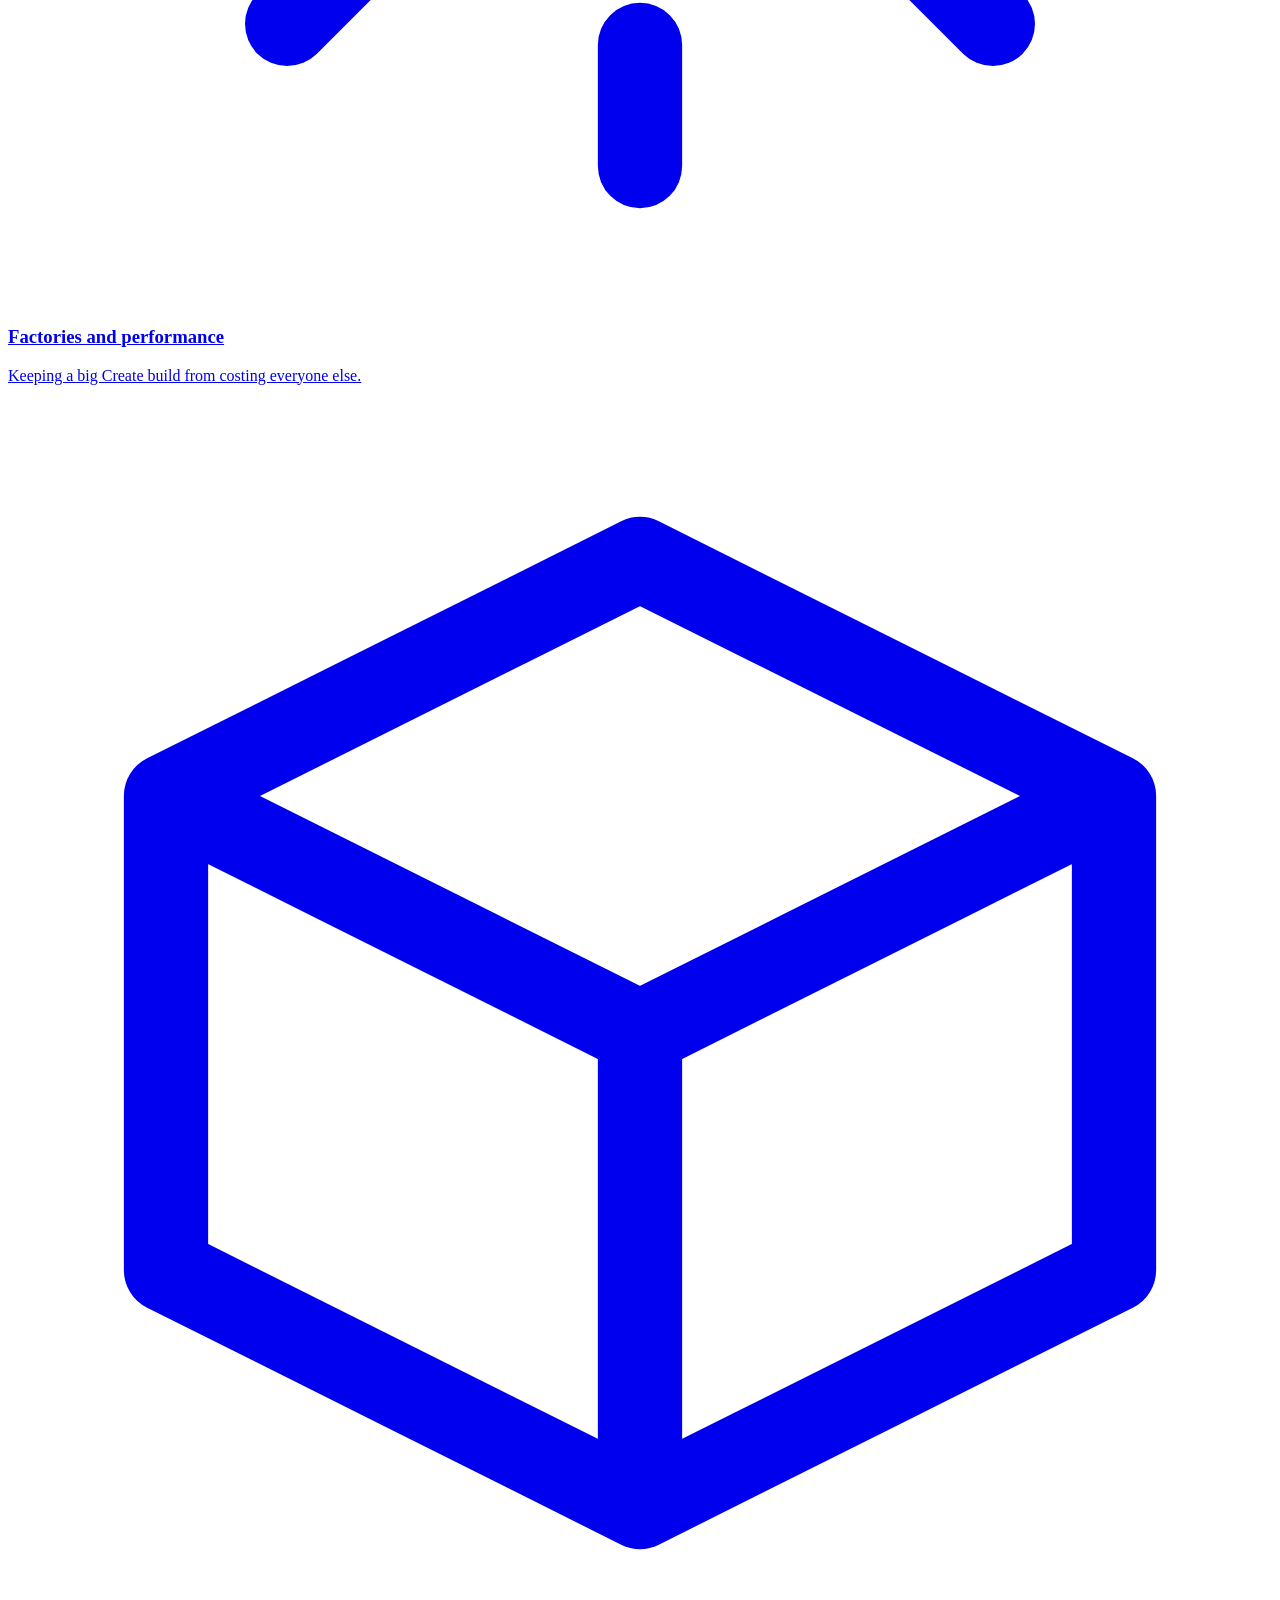
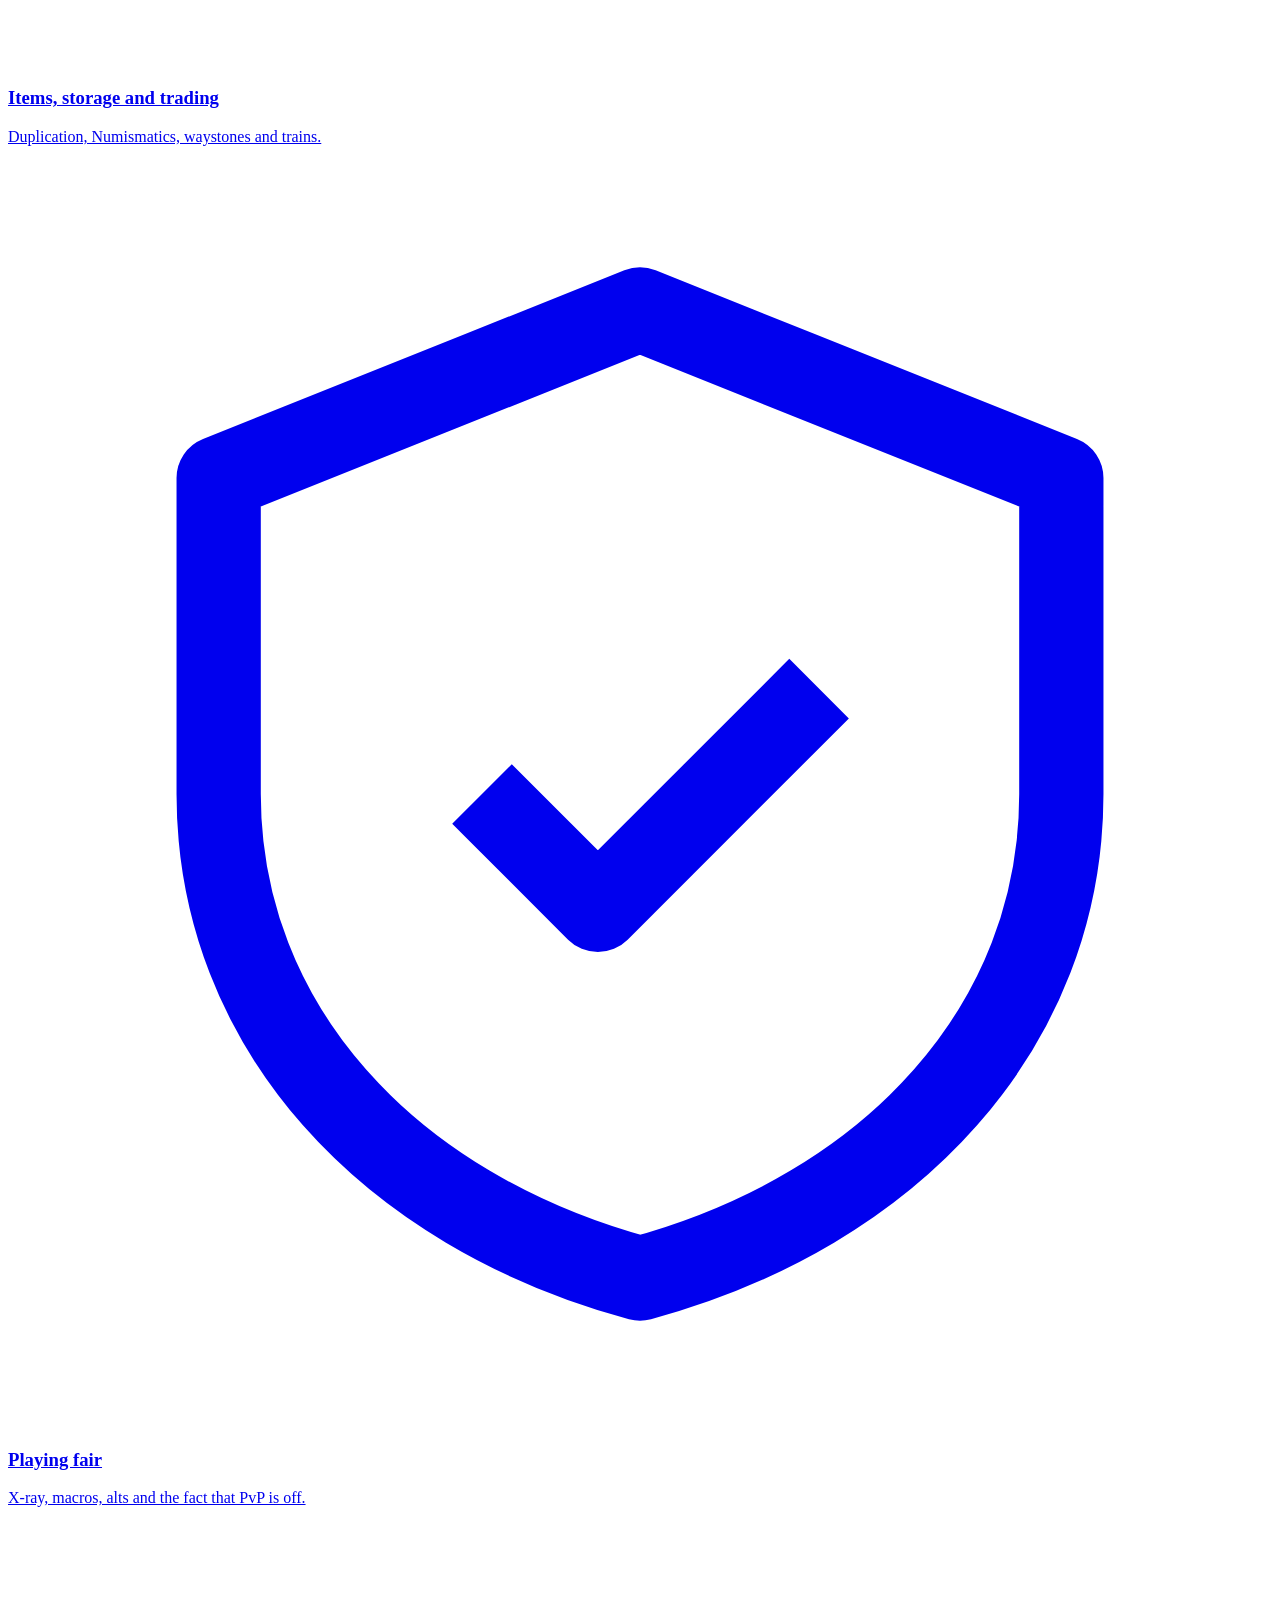
==== commit 67e0a2f5: "Add Create Aeronautics and Sable to the pack Pack 1.2.0 adds Create Aeronautics 1.3.2 and its Sable " ====
--- a/website/index.html
+++ b/website/index.html
@@ -98,7 +98,7 @@
 
       <div class="stats">
         <div><b>20</b><span>CONCURRENT PLAYERS</span></div>
-        <div><b>83</b><span>MODS IN THE PACK</span></div>
+        <div><b>85</b><span>MODS IN THE PACK</span></div>
         <div><b>5,000</b><span>BLOCK PREGENERATED WORLD</span></div>
         <div><b>Create 6</b><span>AND THE ADDONS</span></div>
         <div><b>24/7</b><span>ALWAYS OPEN</span></div>
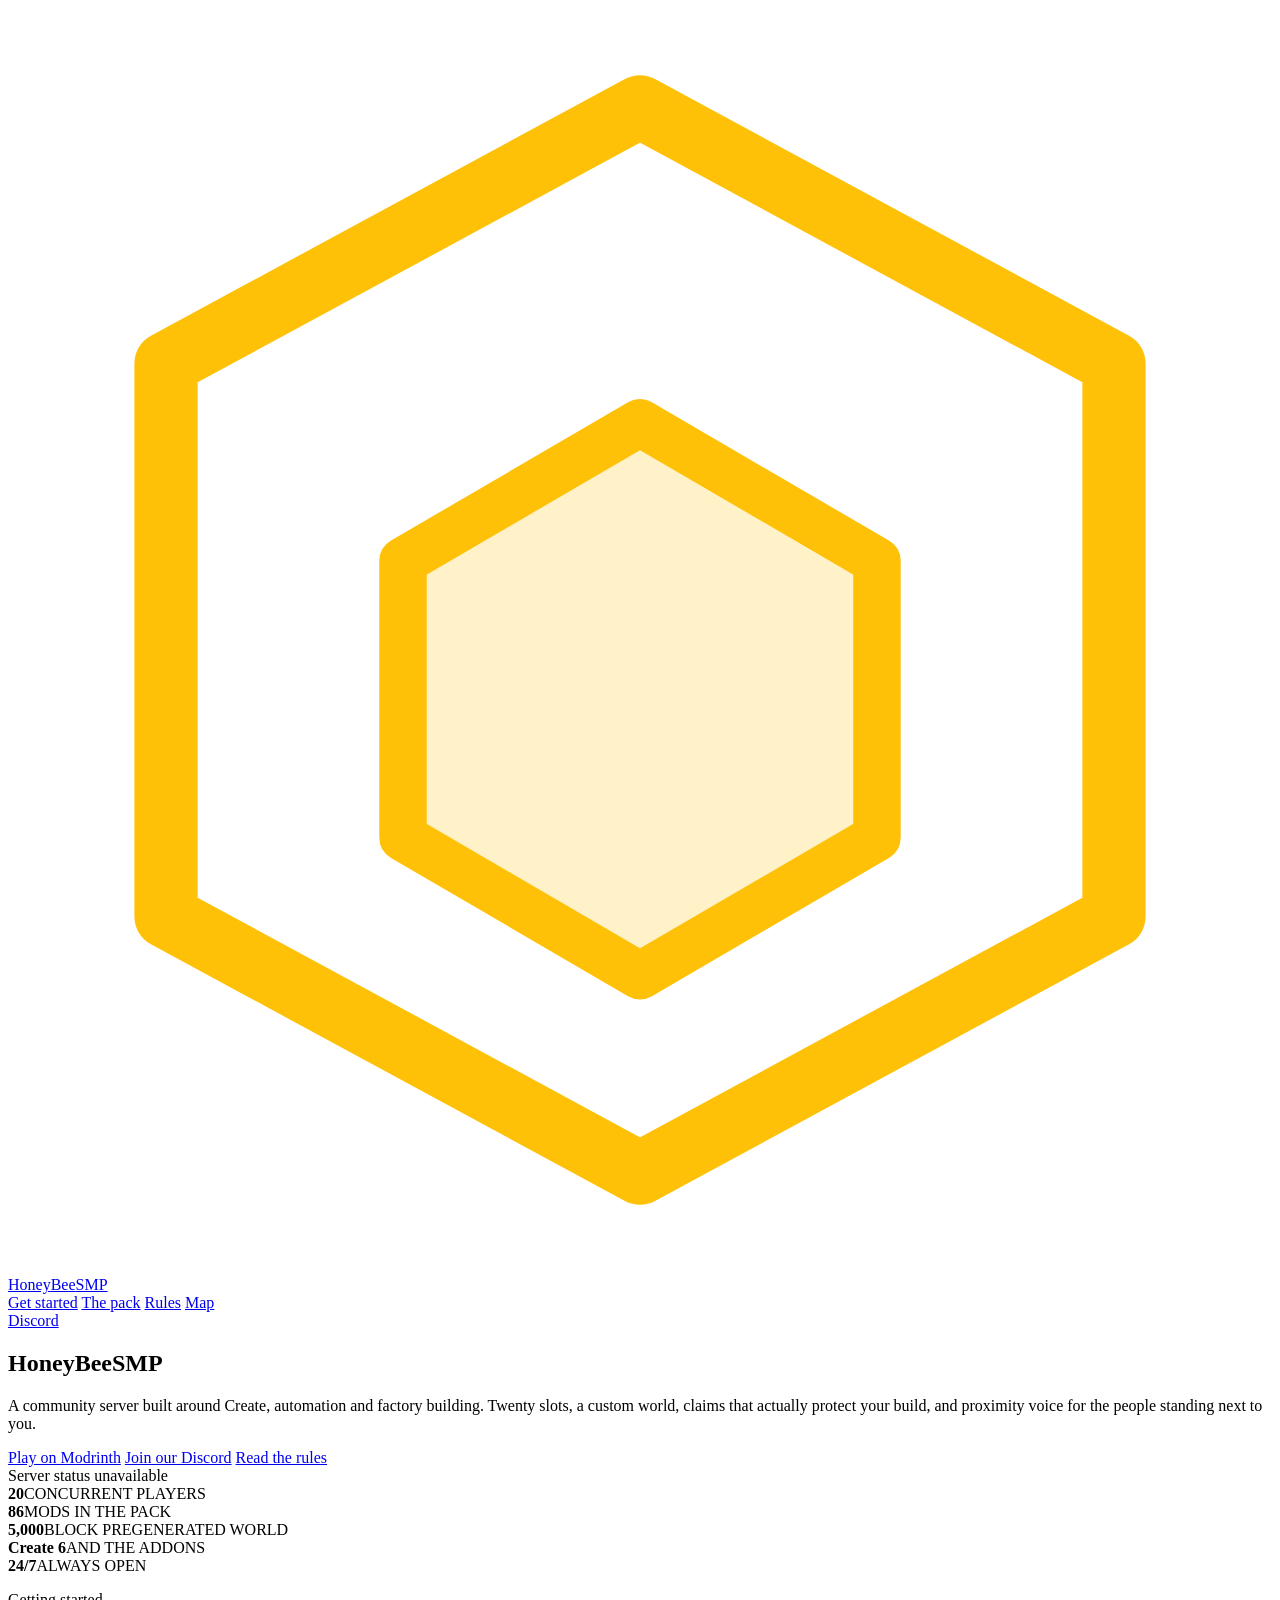
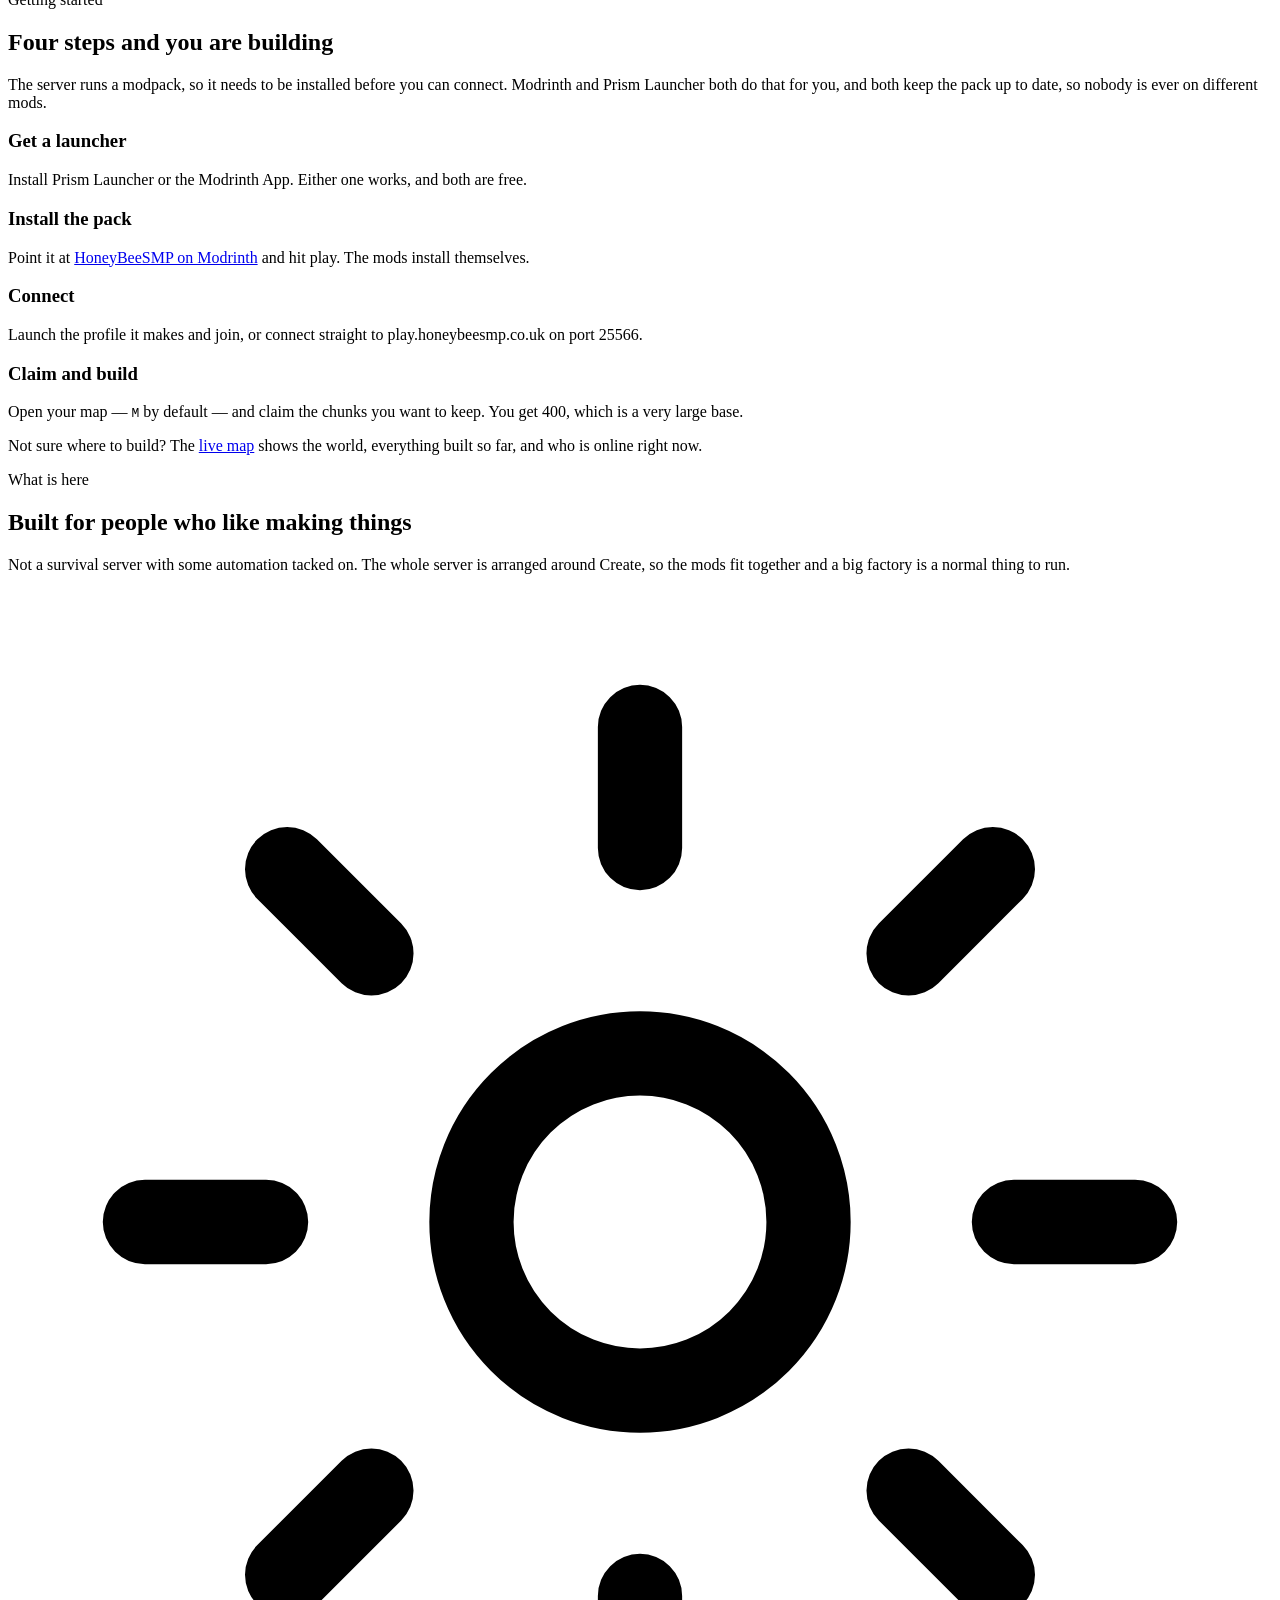
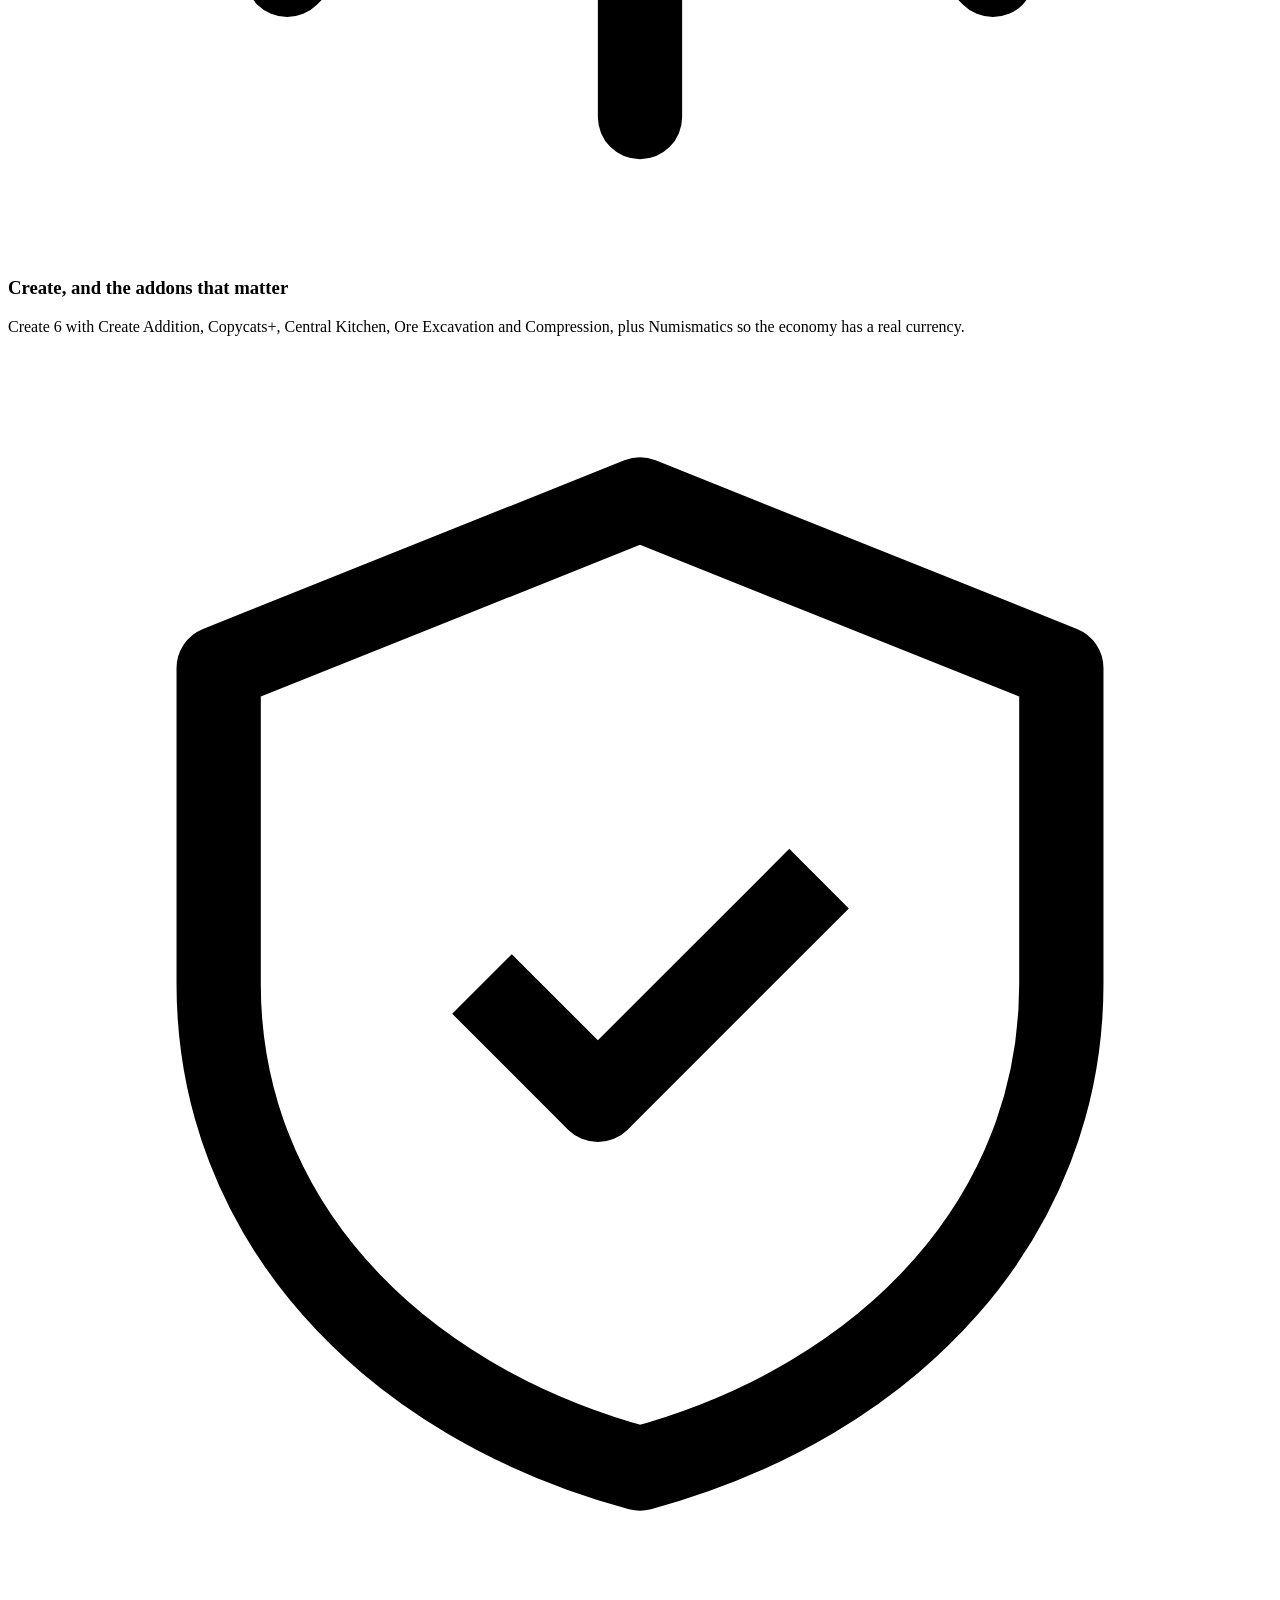
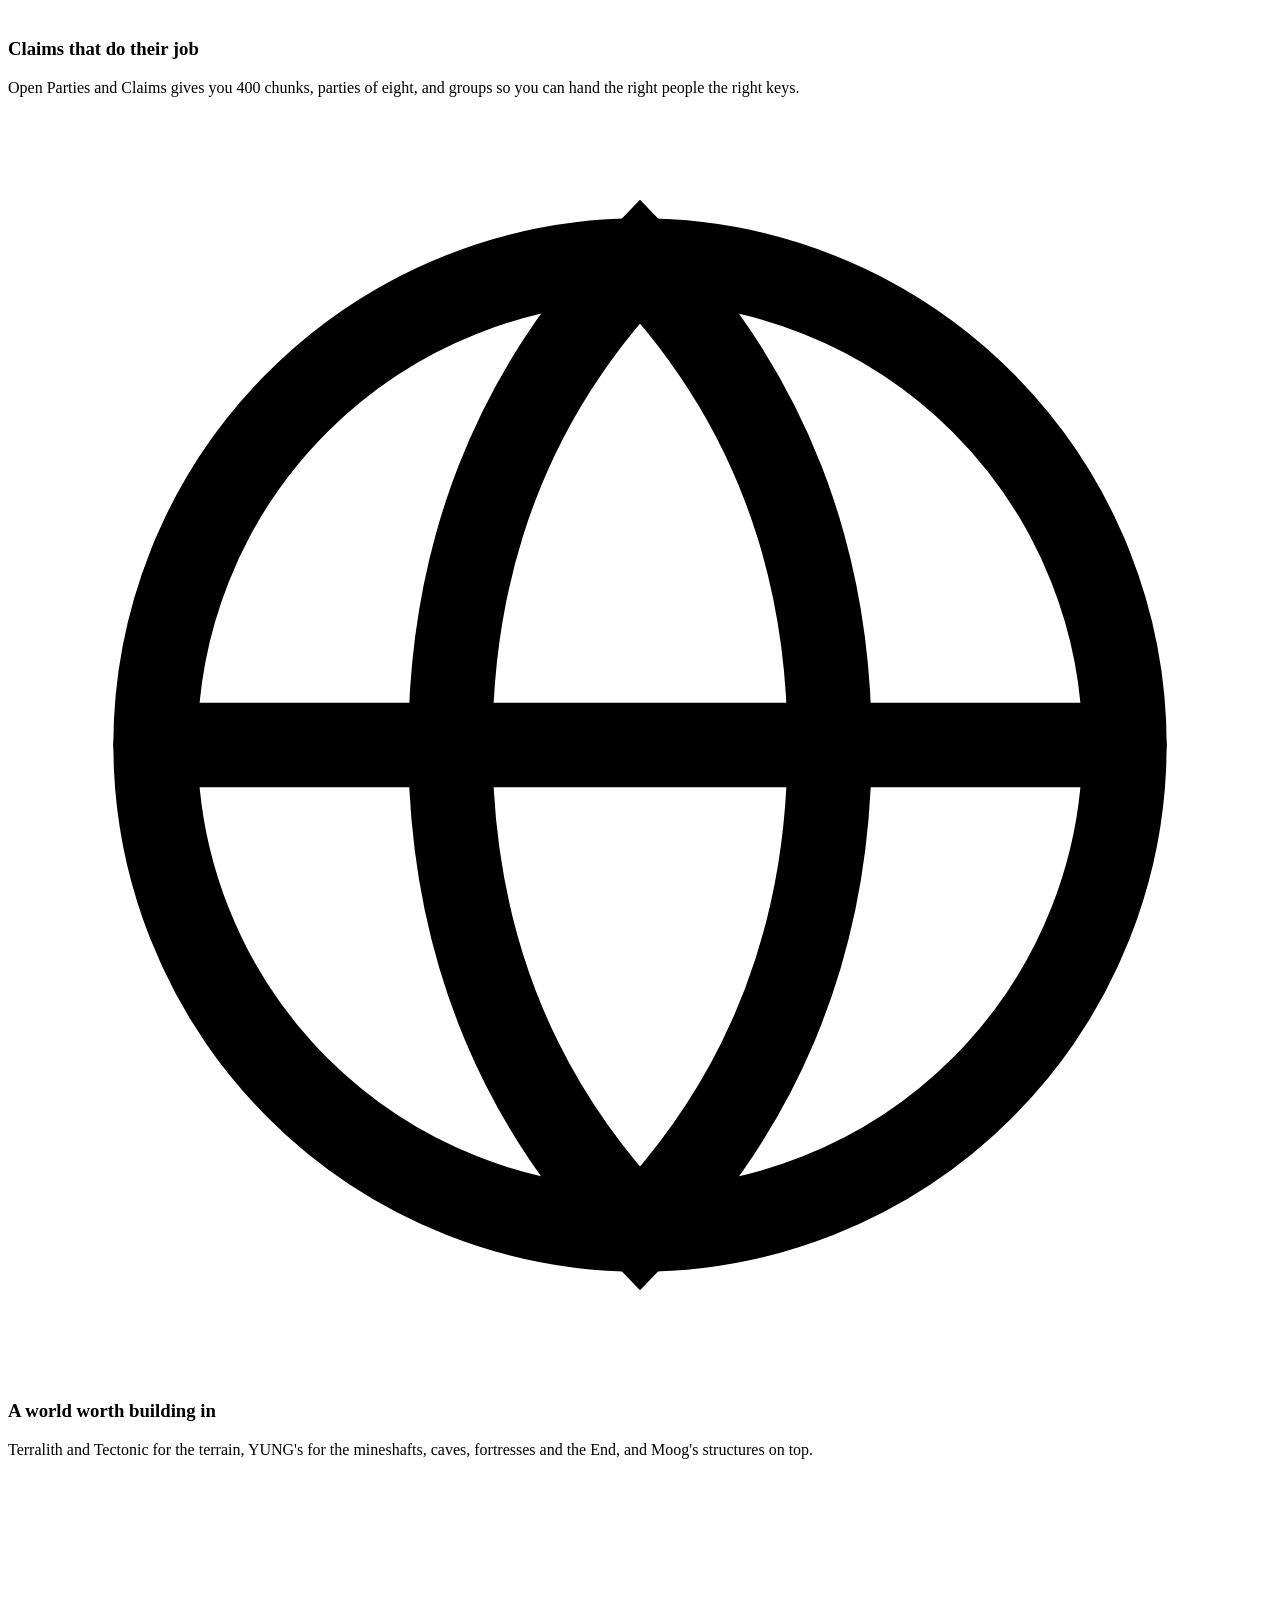
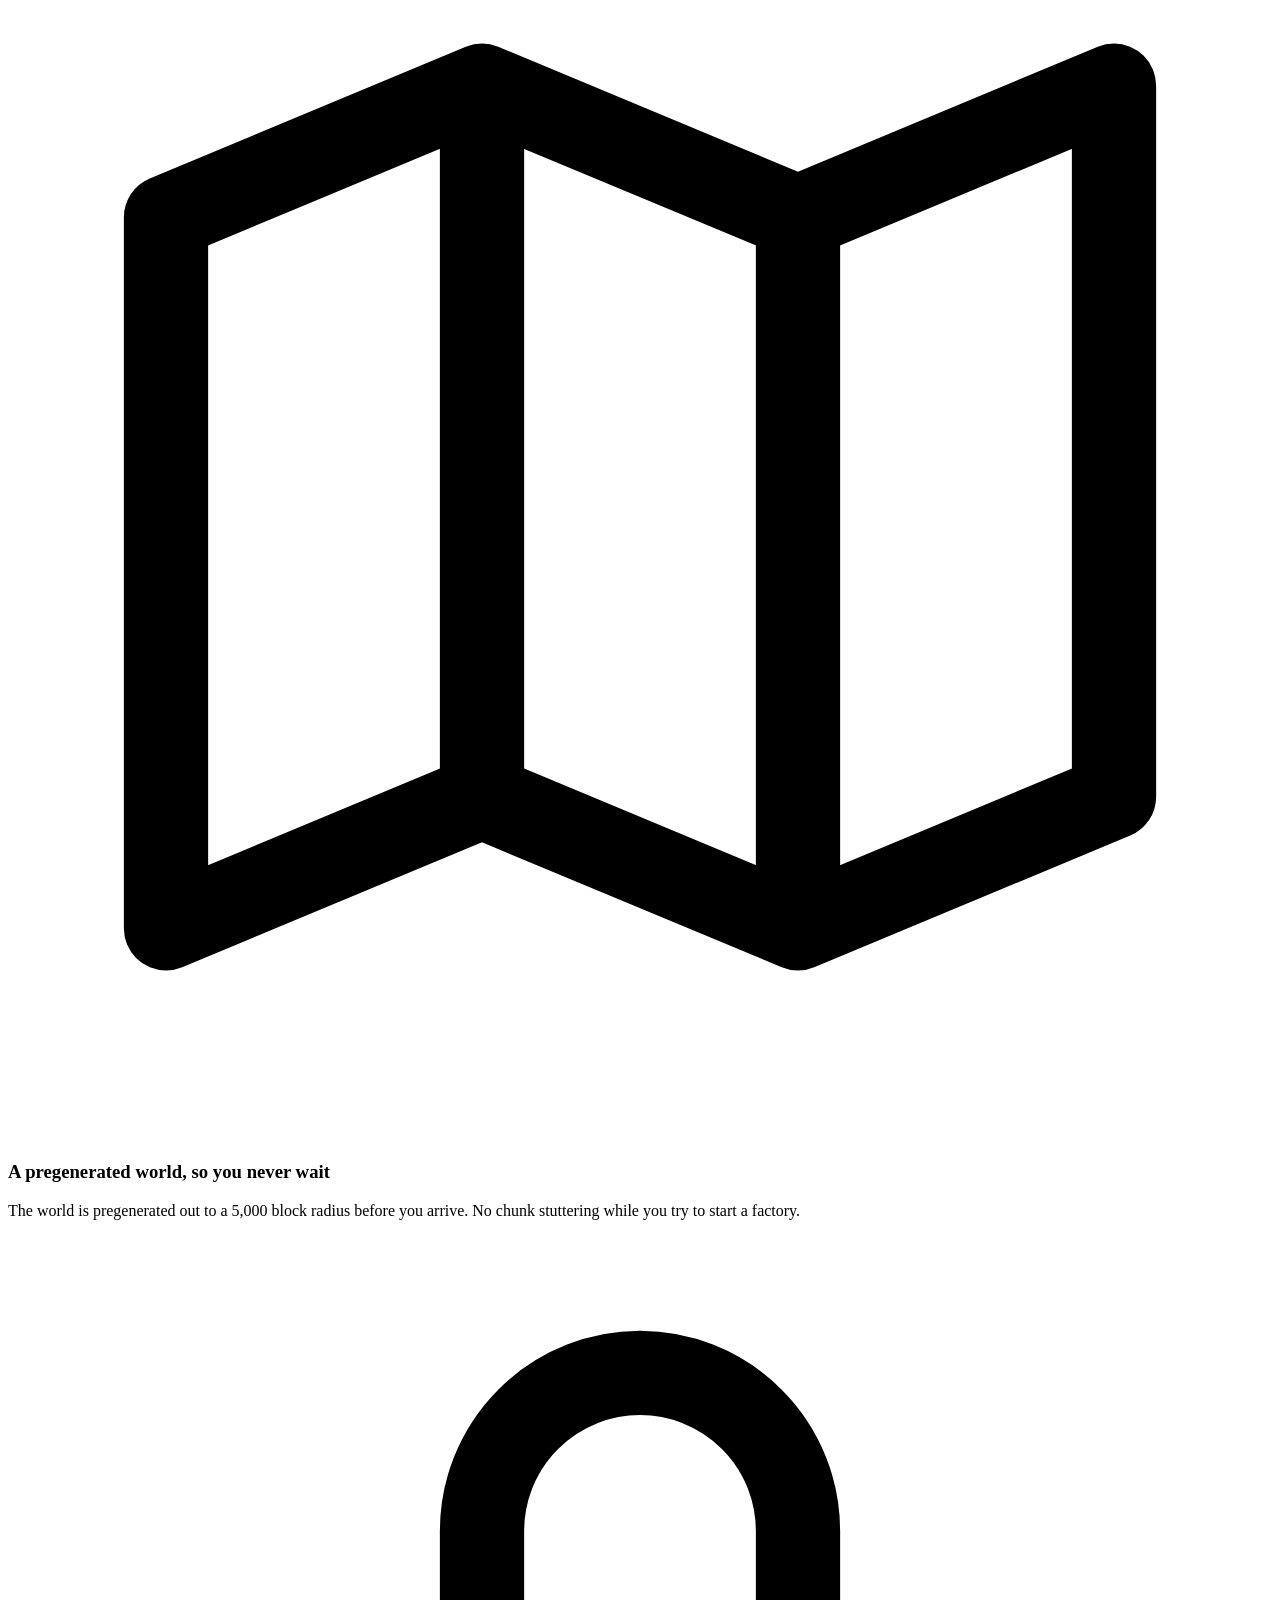
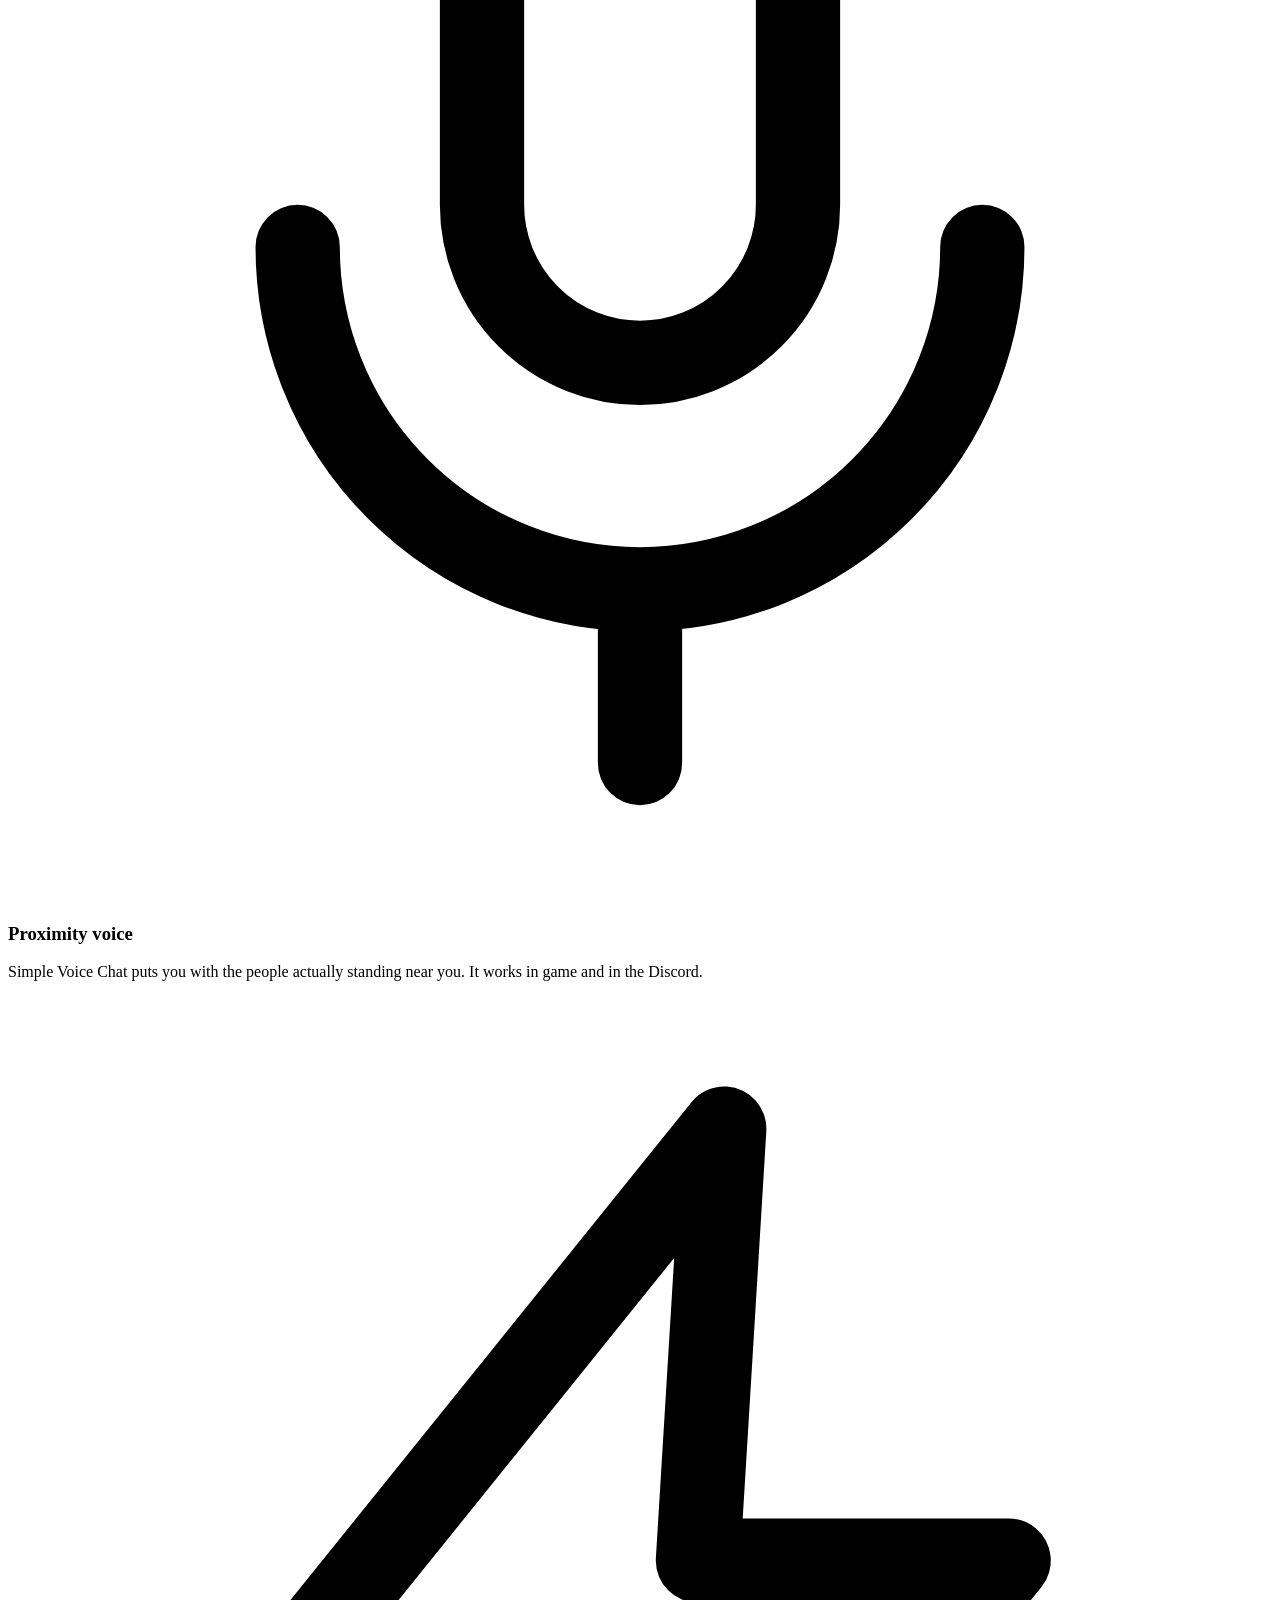
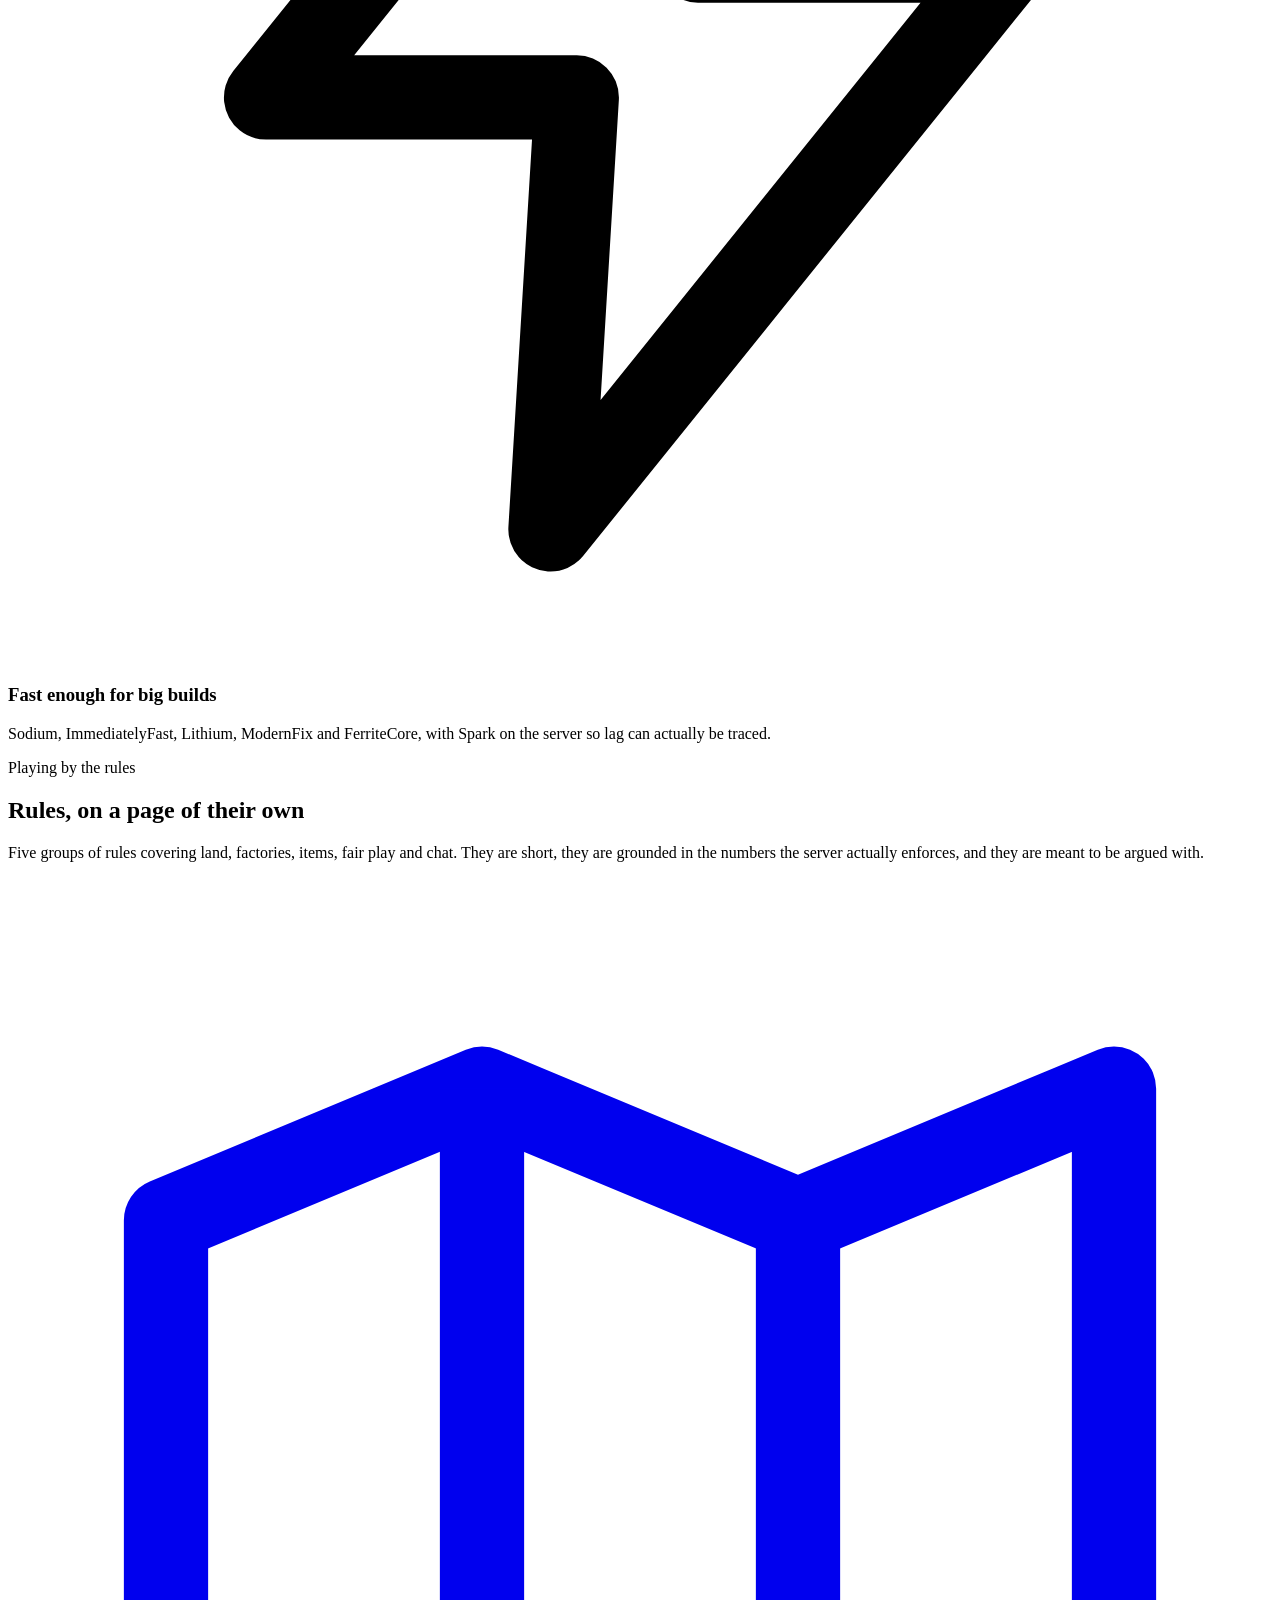
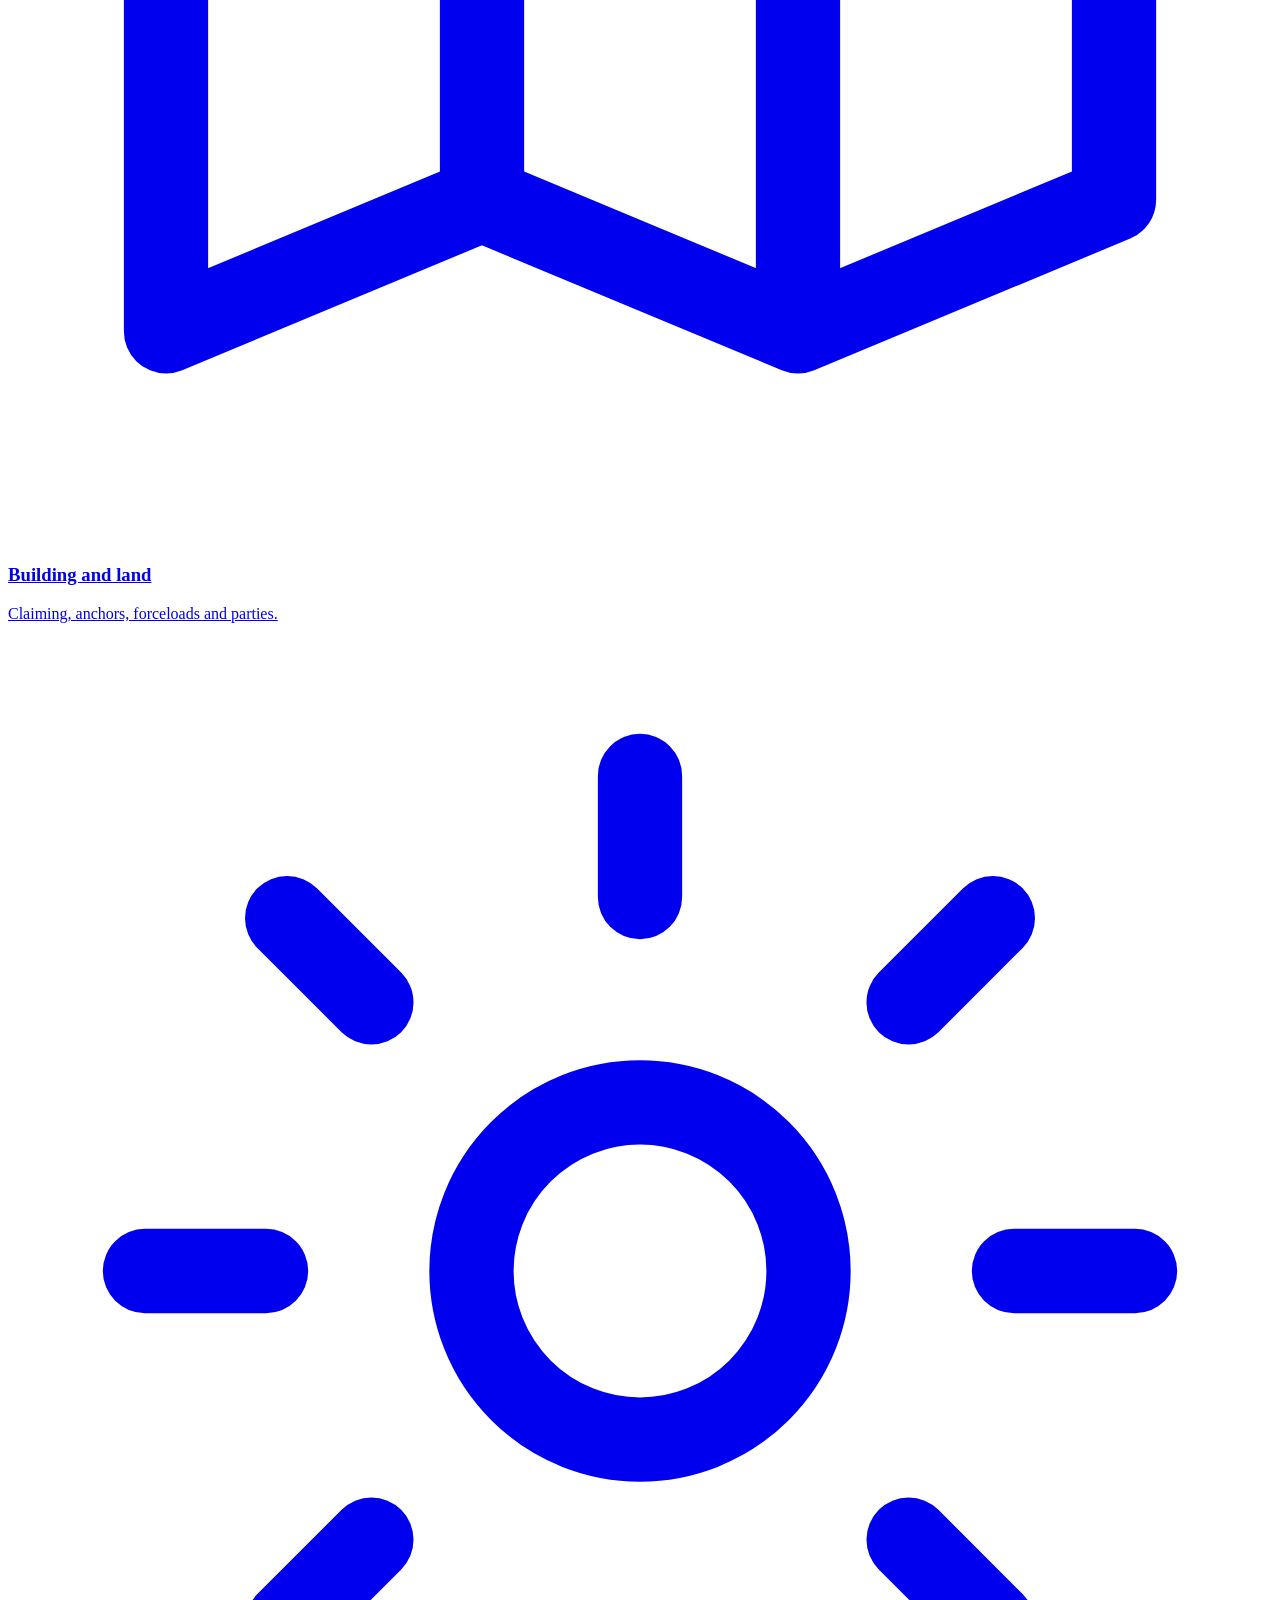
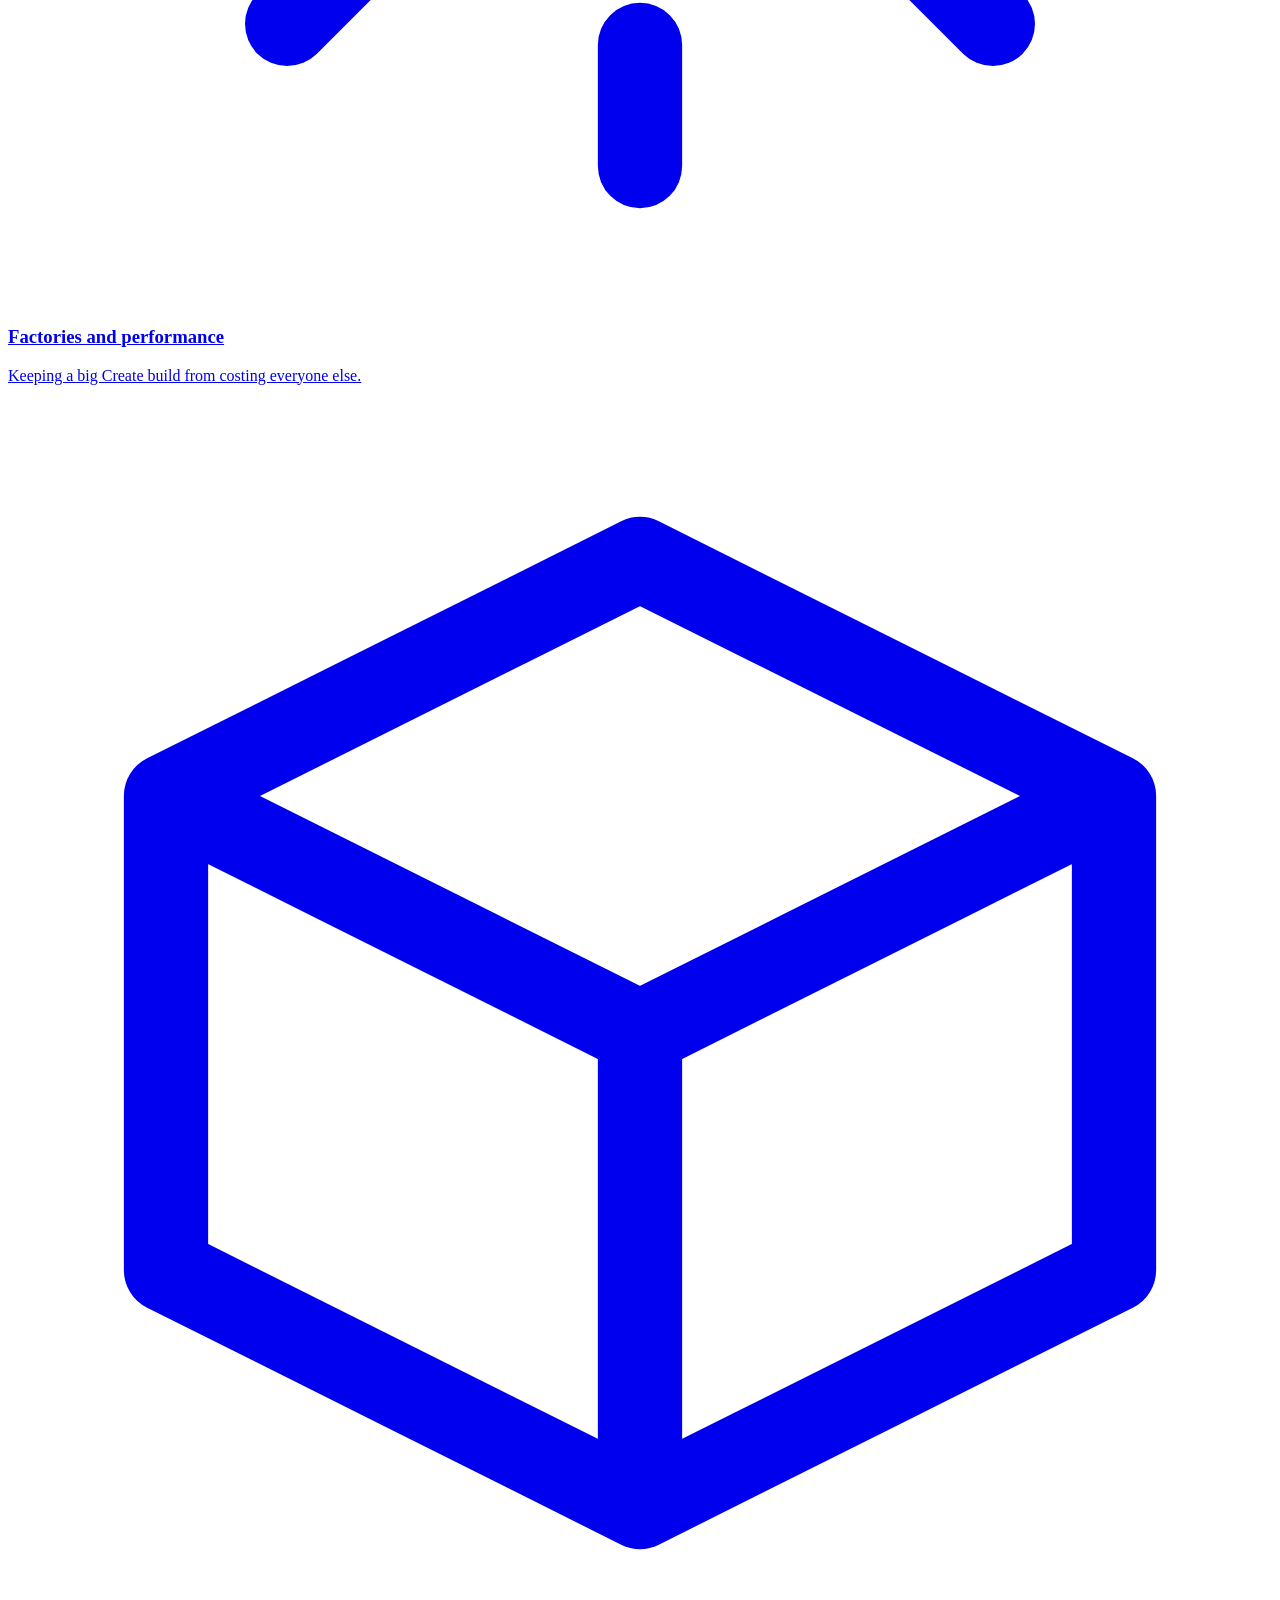
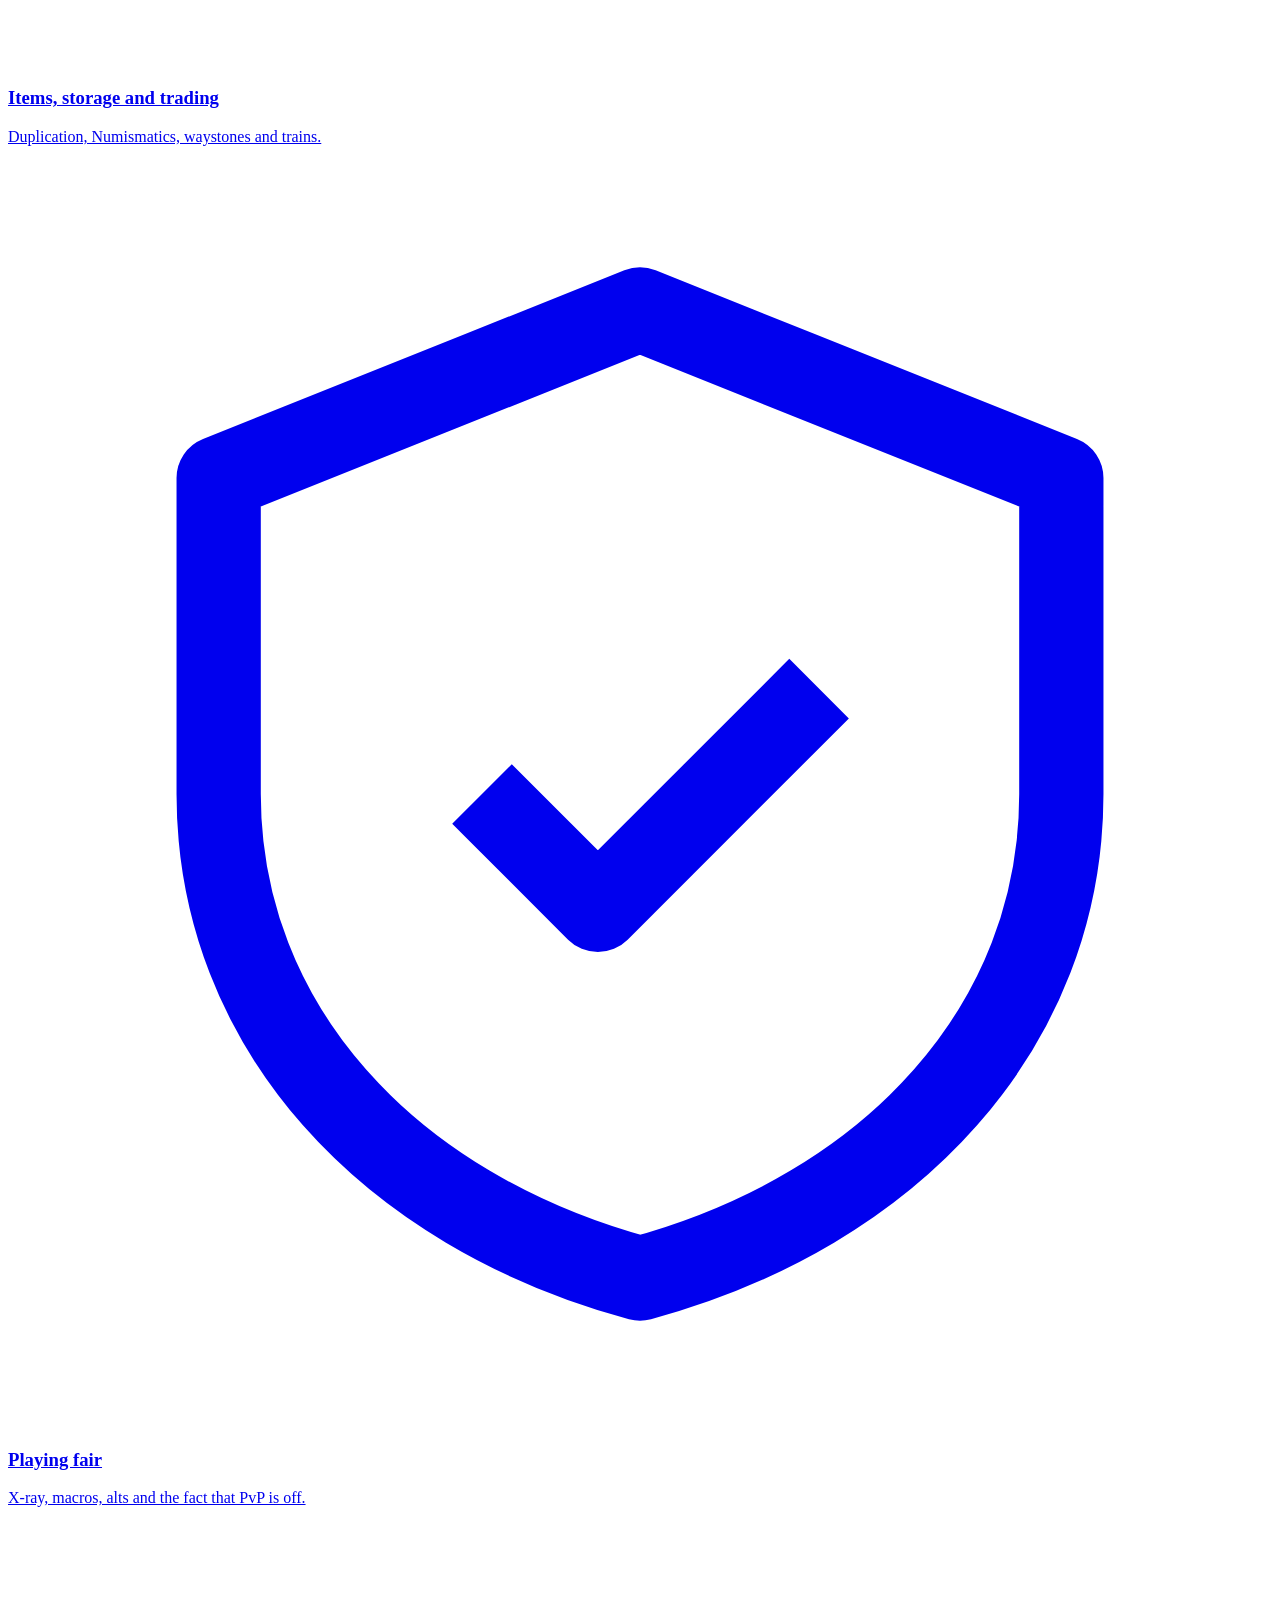
==== commit 634bd03c: "Add chat prefixes and collision-free keybind defaults" ====
--- a/website/index.html
+++ b/website/index.html
@@ -98,7 +98,7 @@
 
       <div class="stats">
         <div><b>20</b><span>CONCURRENT PLAYERS</span></div>
-        <div><b>85</b><span>MODS IN THE PACK</span></div>
+        <div><b>86</b><span>MODS IN THE PACK</span></div>
         <div><b>5,000</b><span>BLOCK PREGENERATED WORLD</span></div>
         <div><b>Create 6</b><span>AND THE ADDONS</span></div>
         <div><b>24/7</b><span>ALWAYS OPEN</span></div>
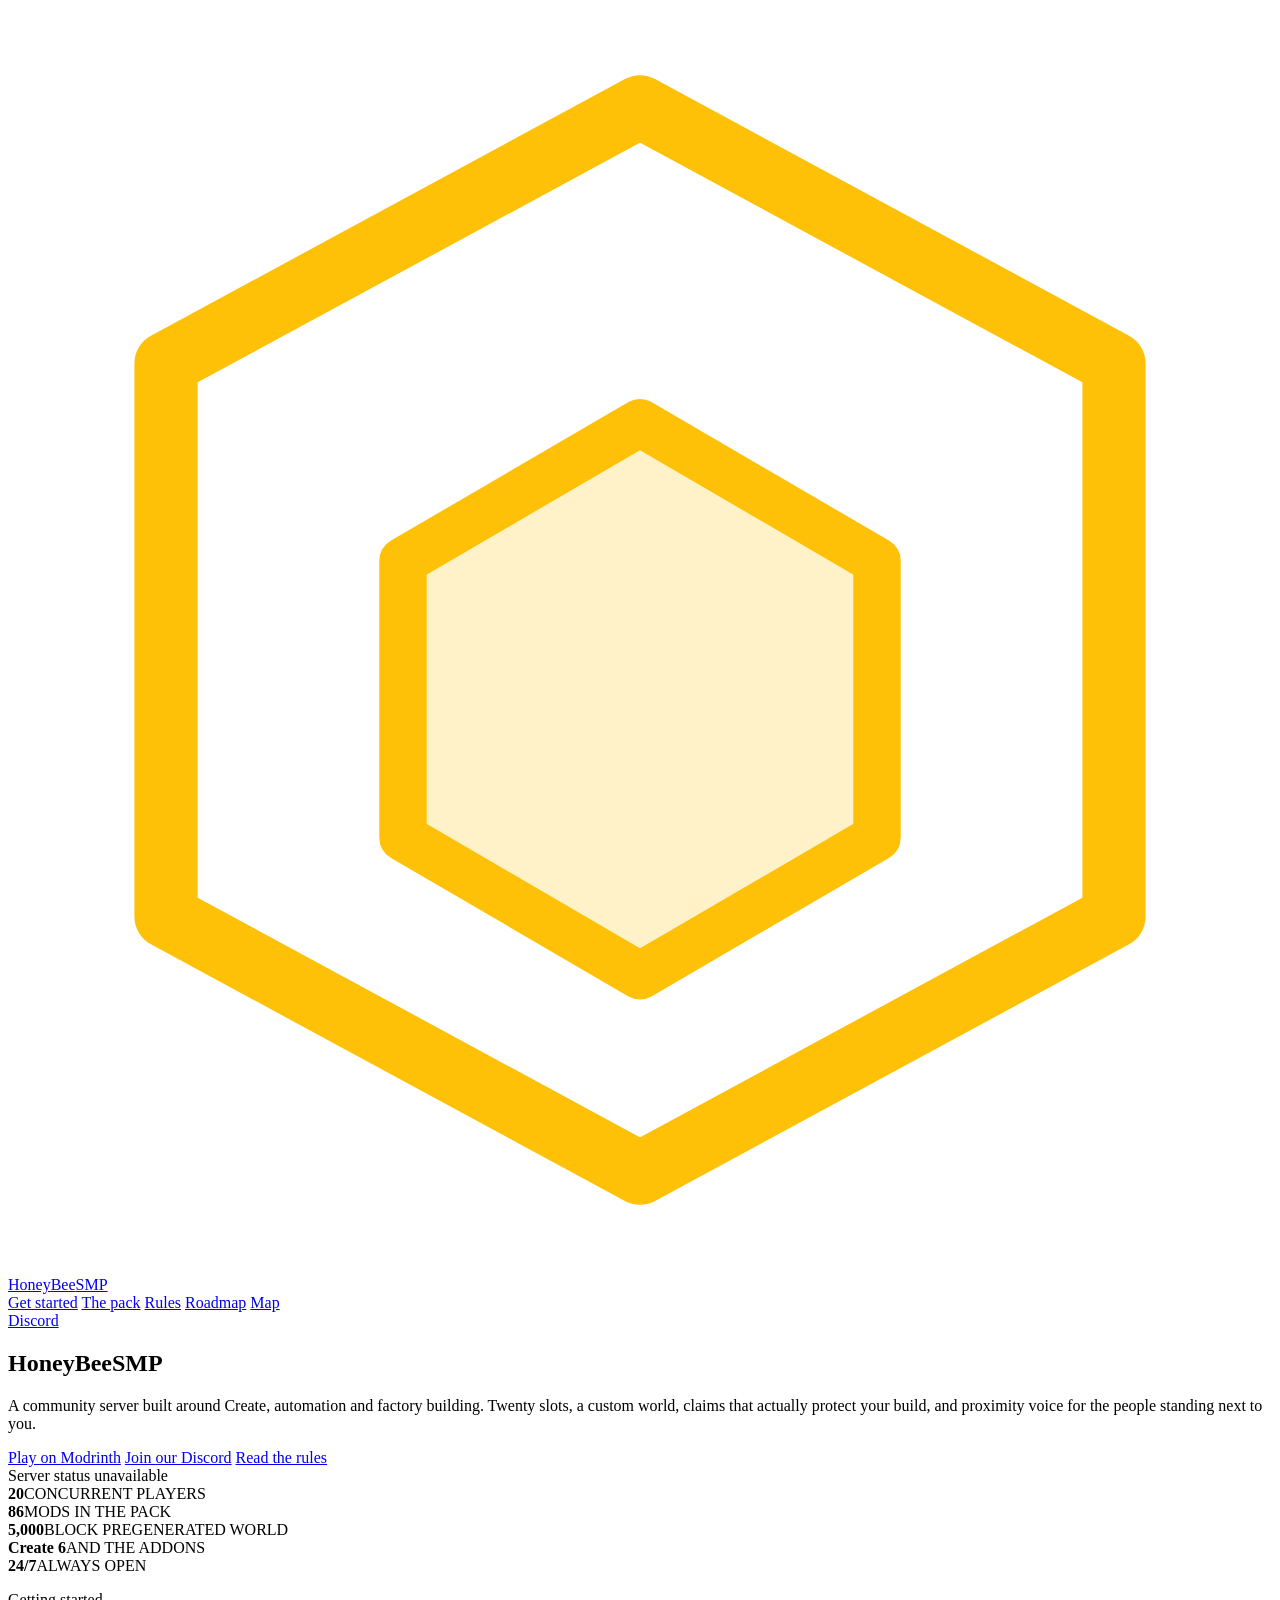
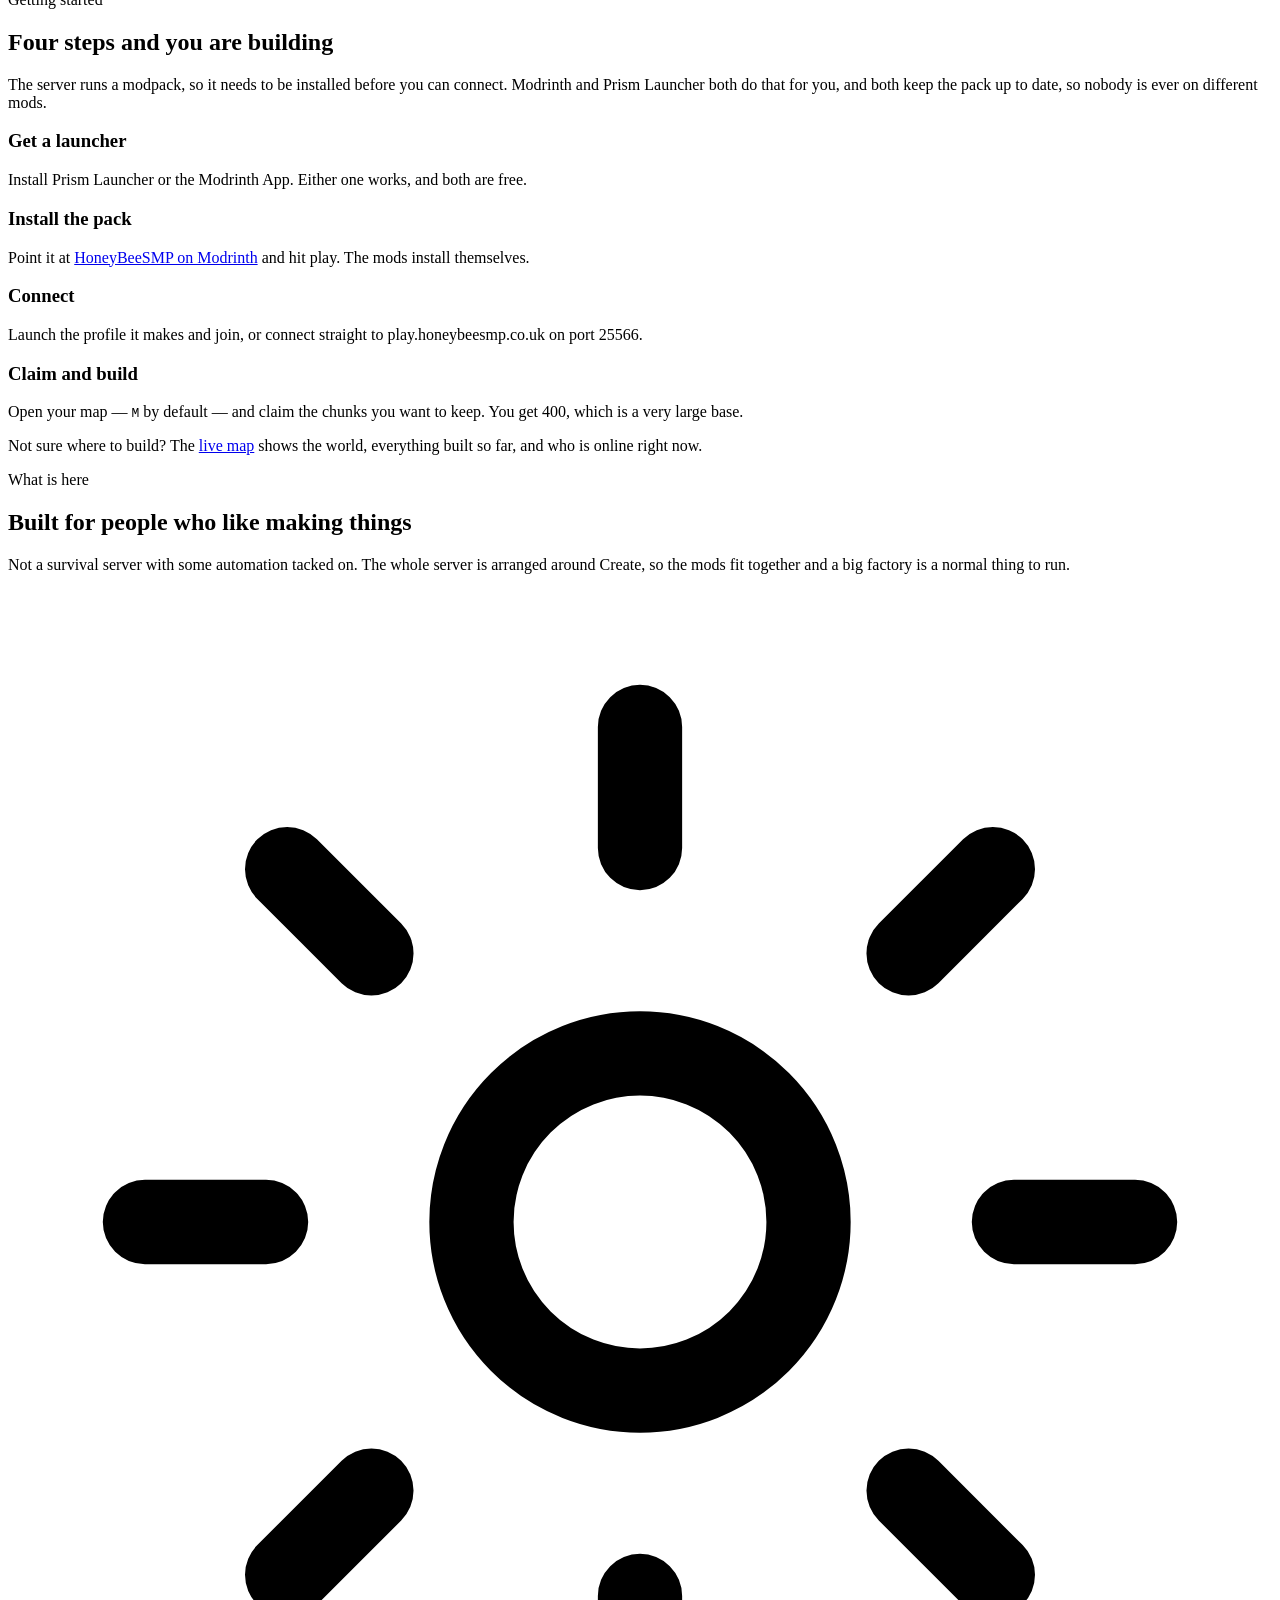
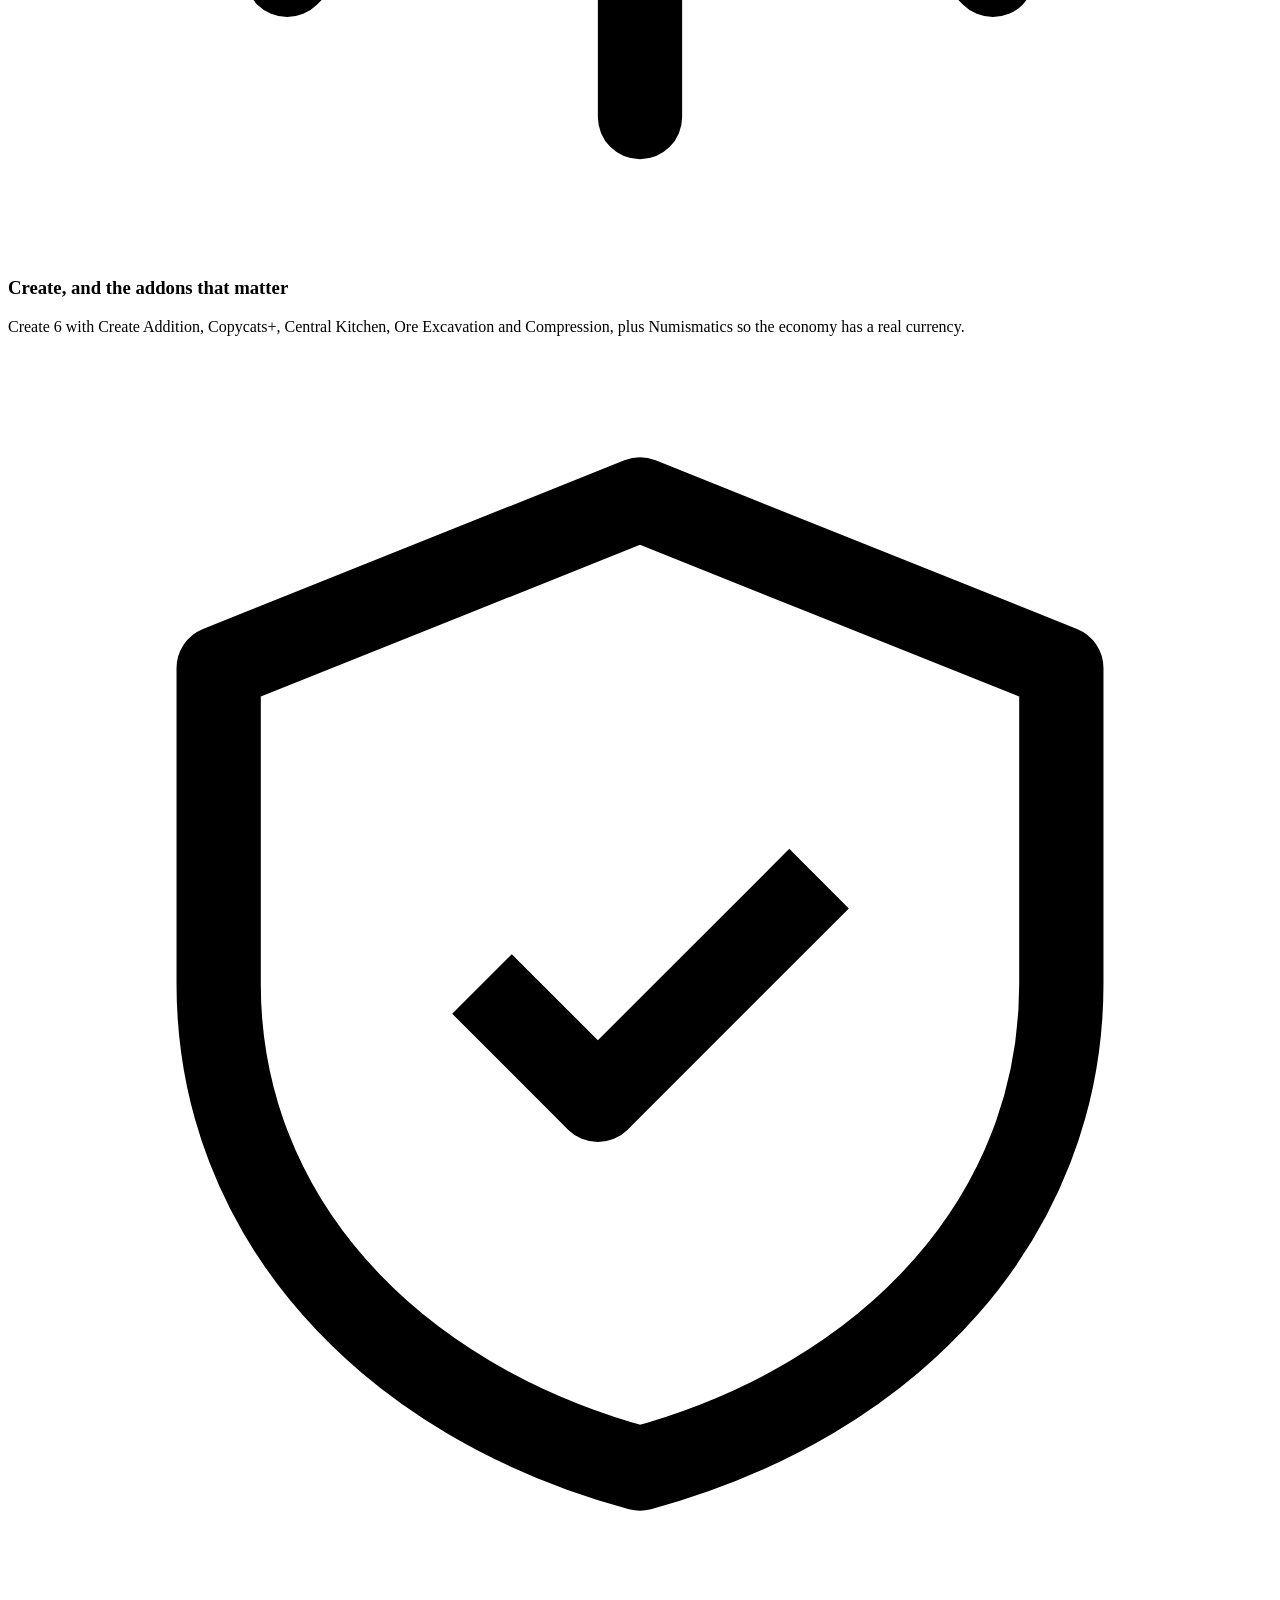
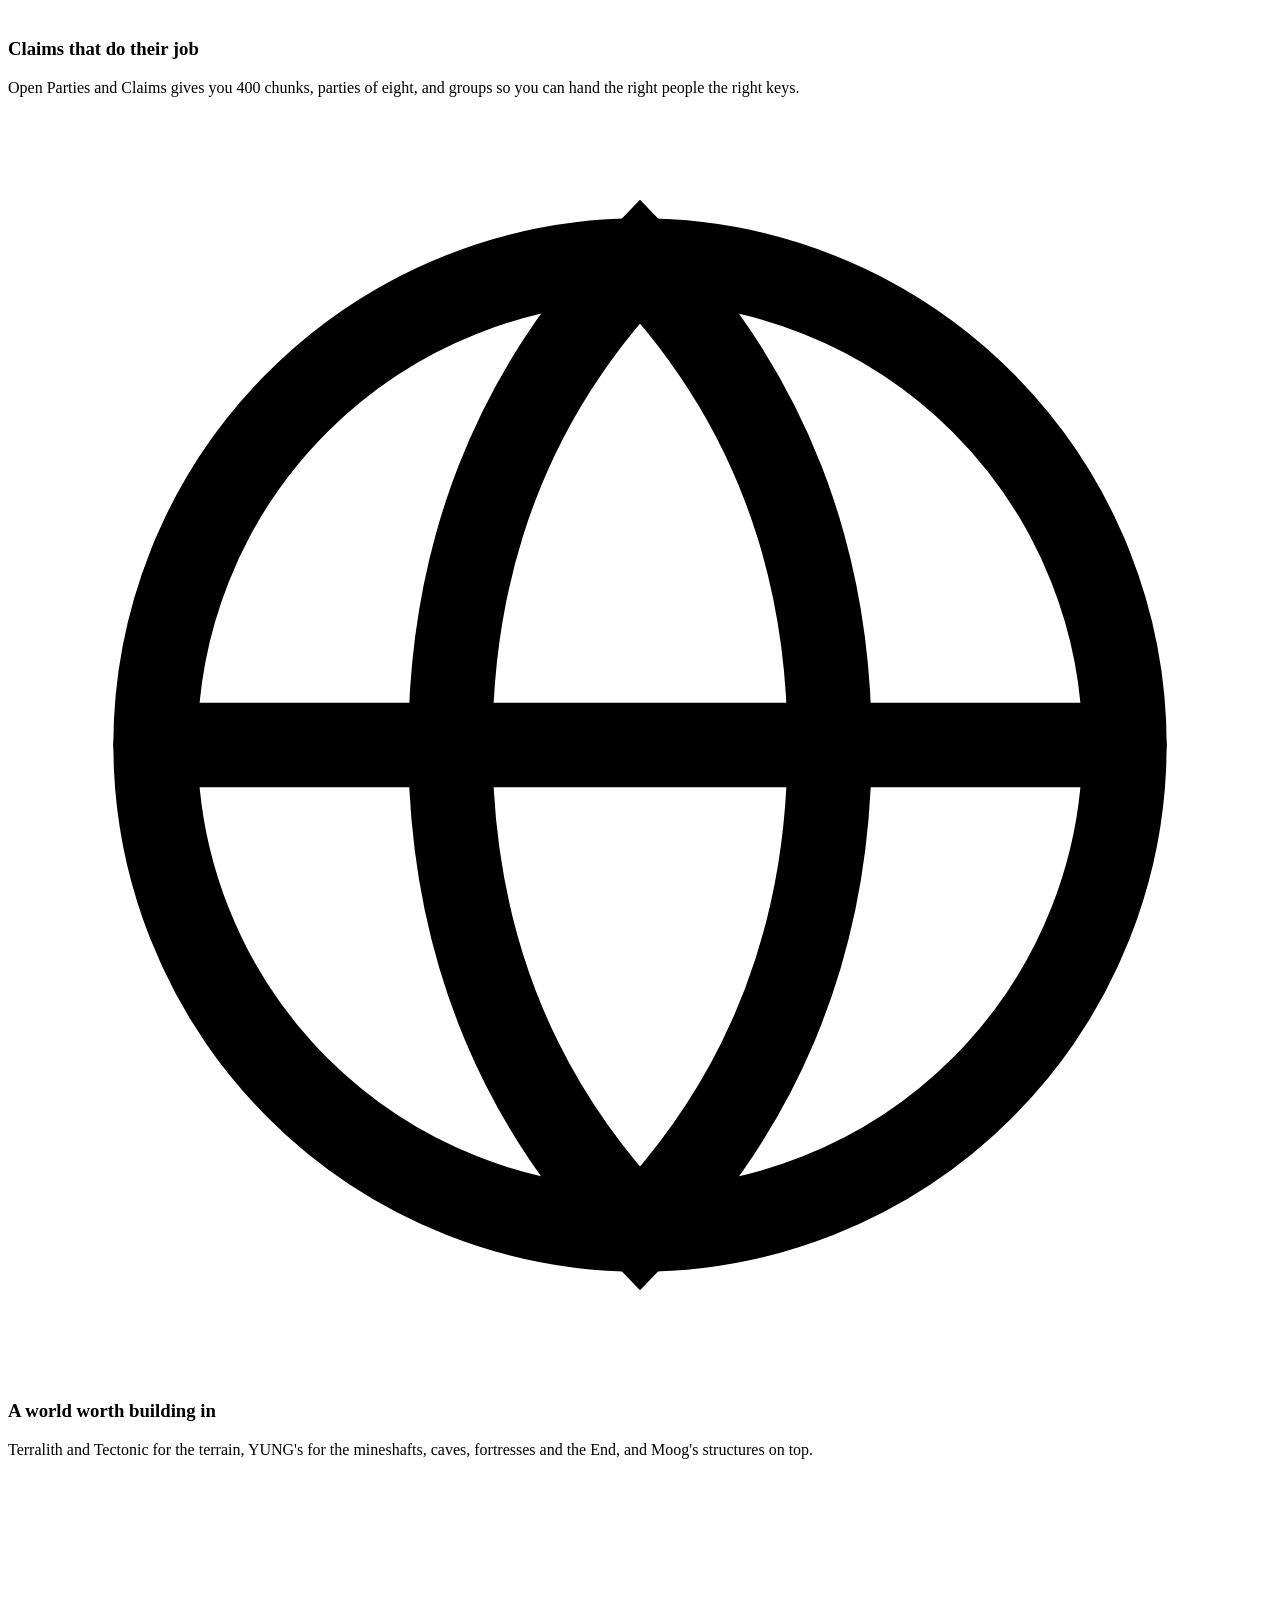
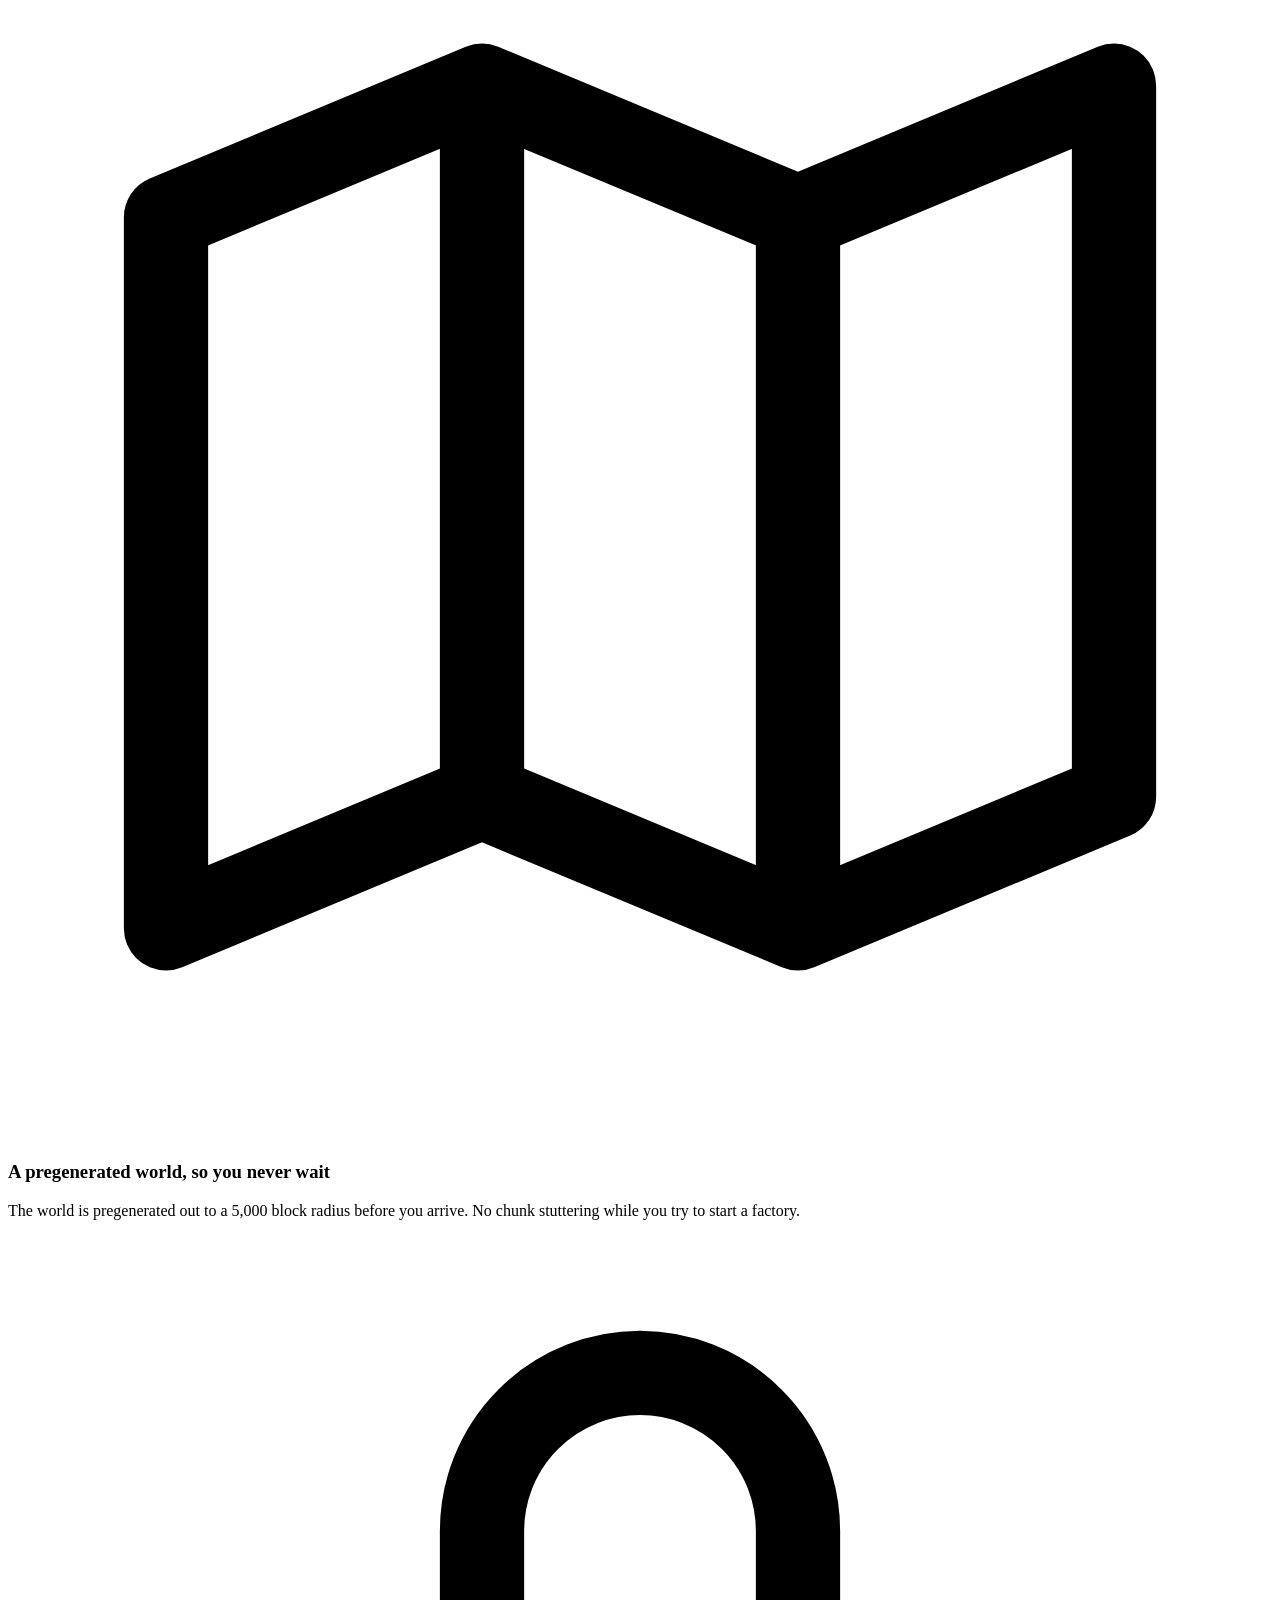
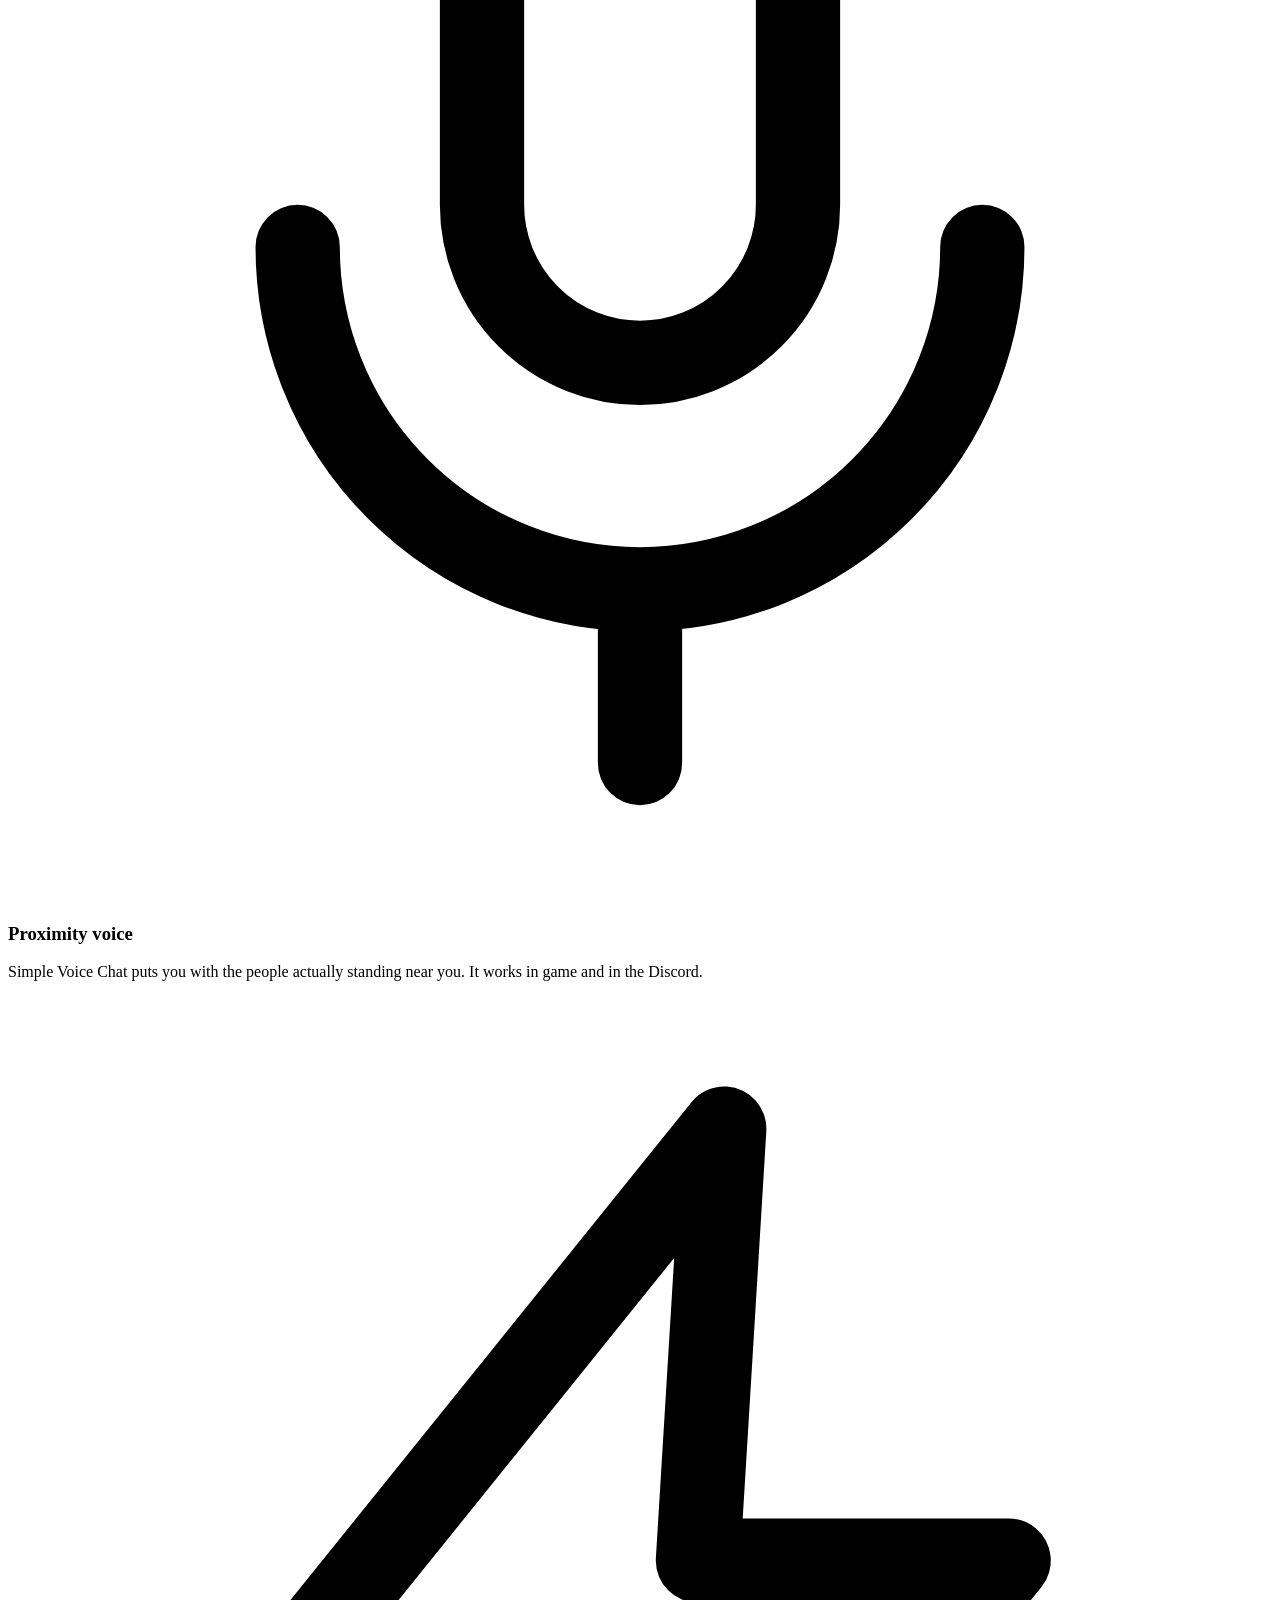
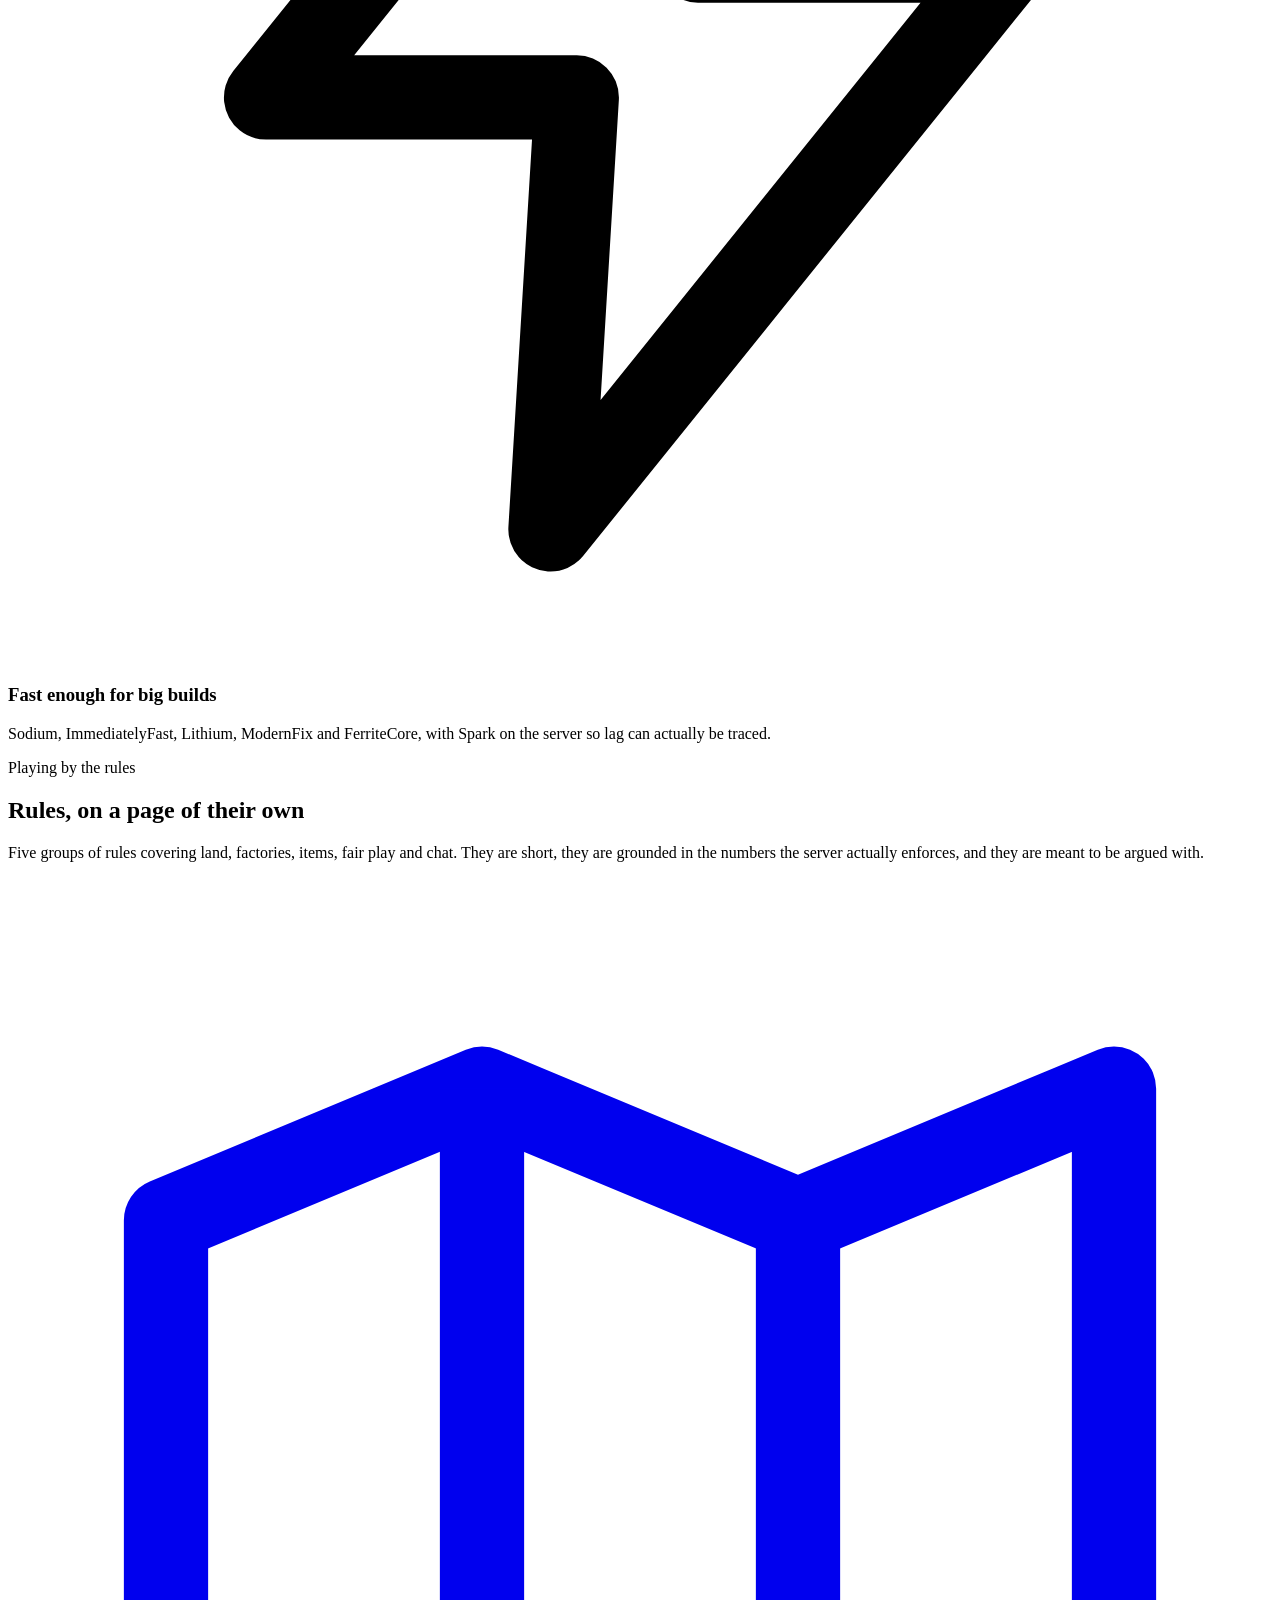
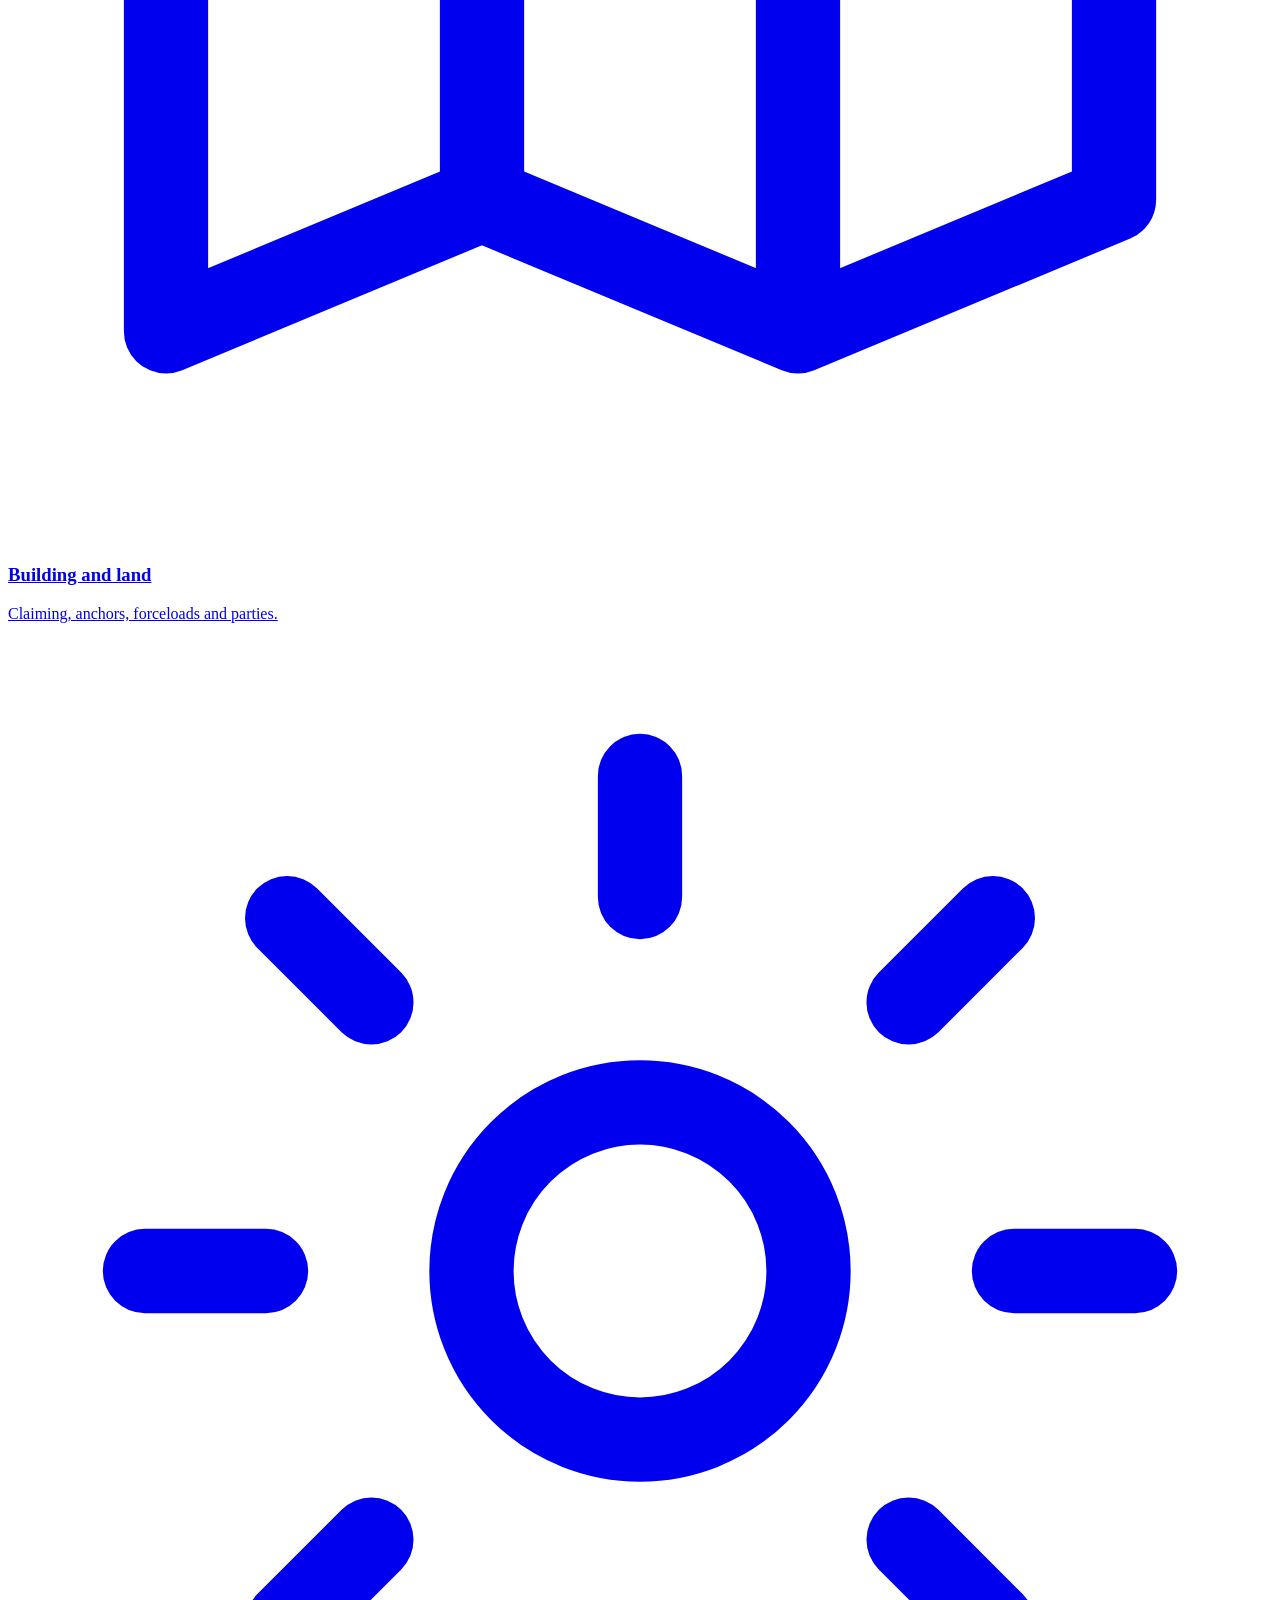
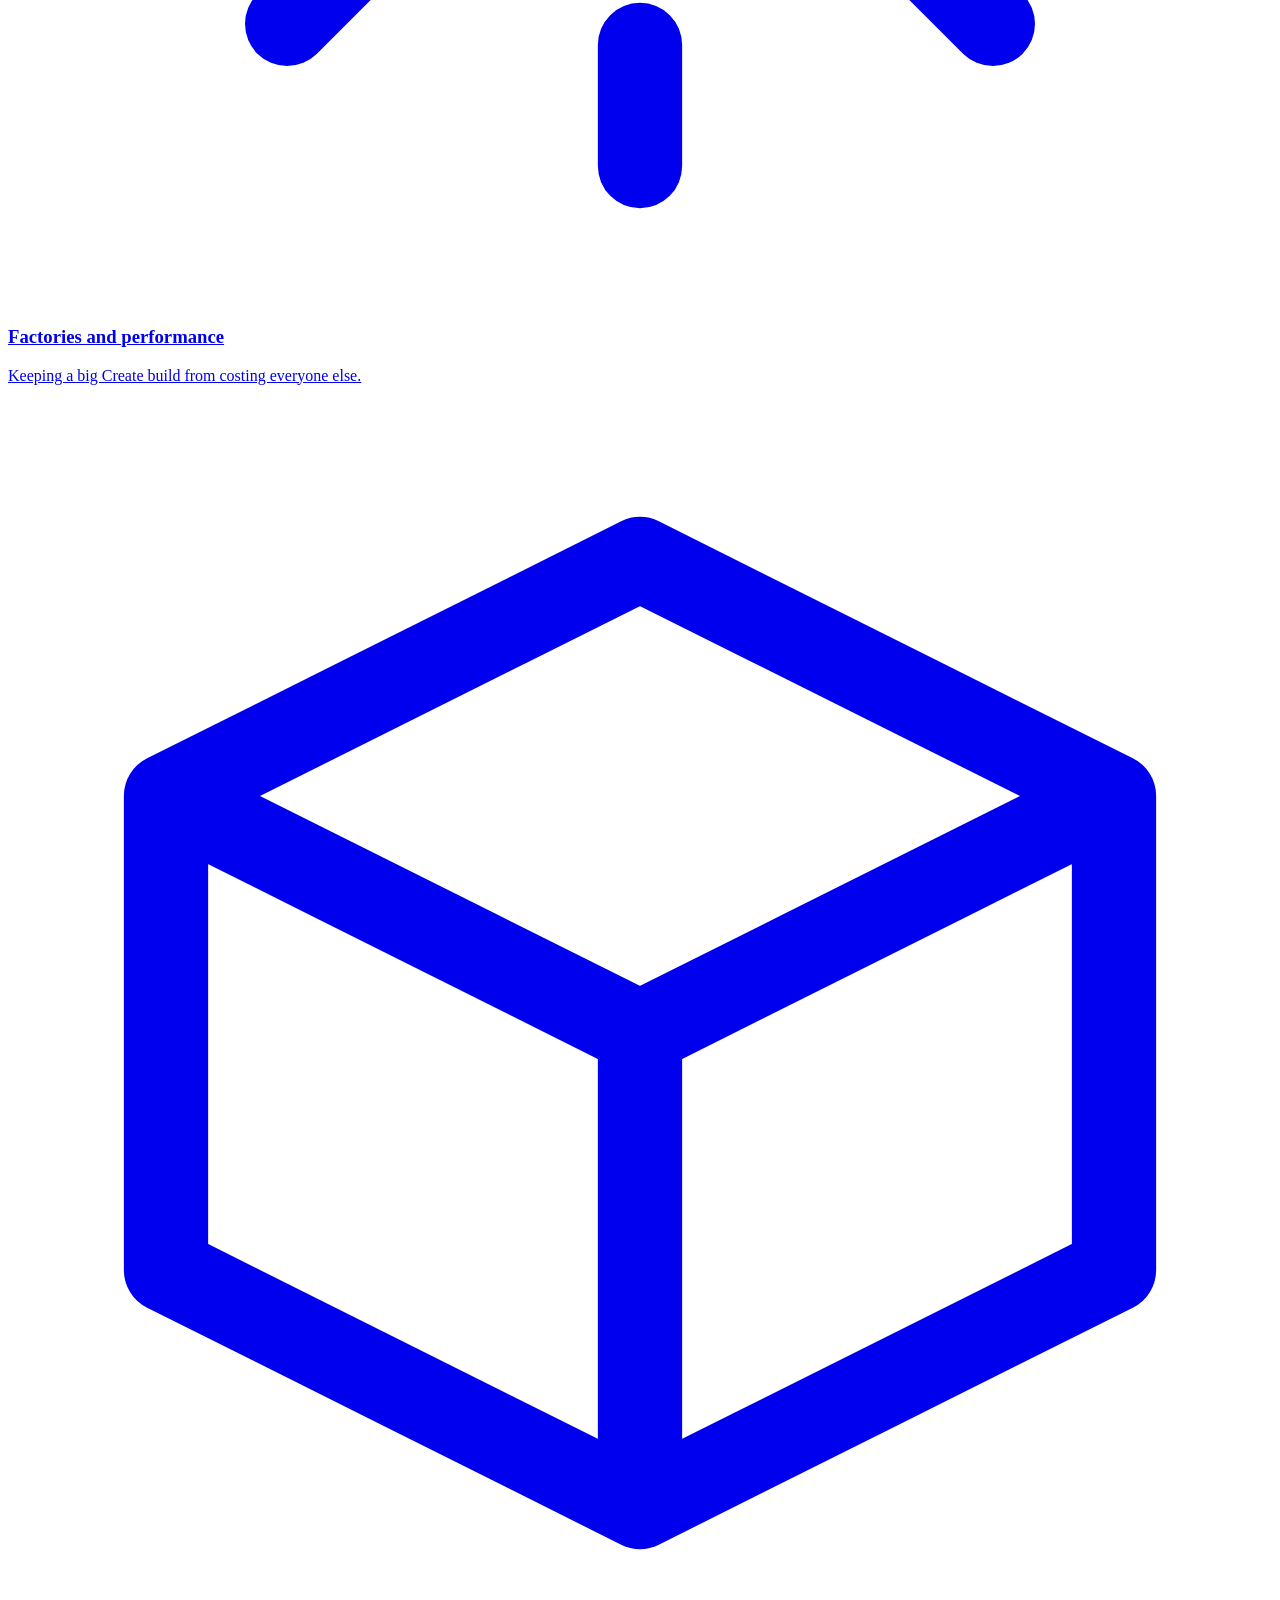
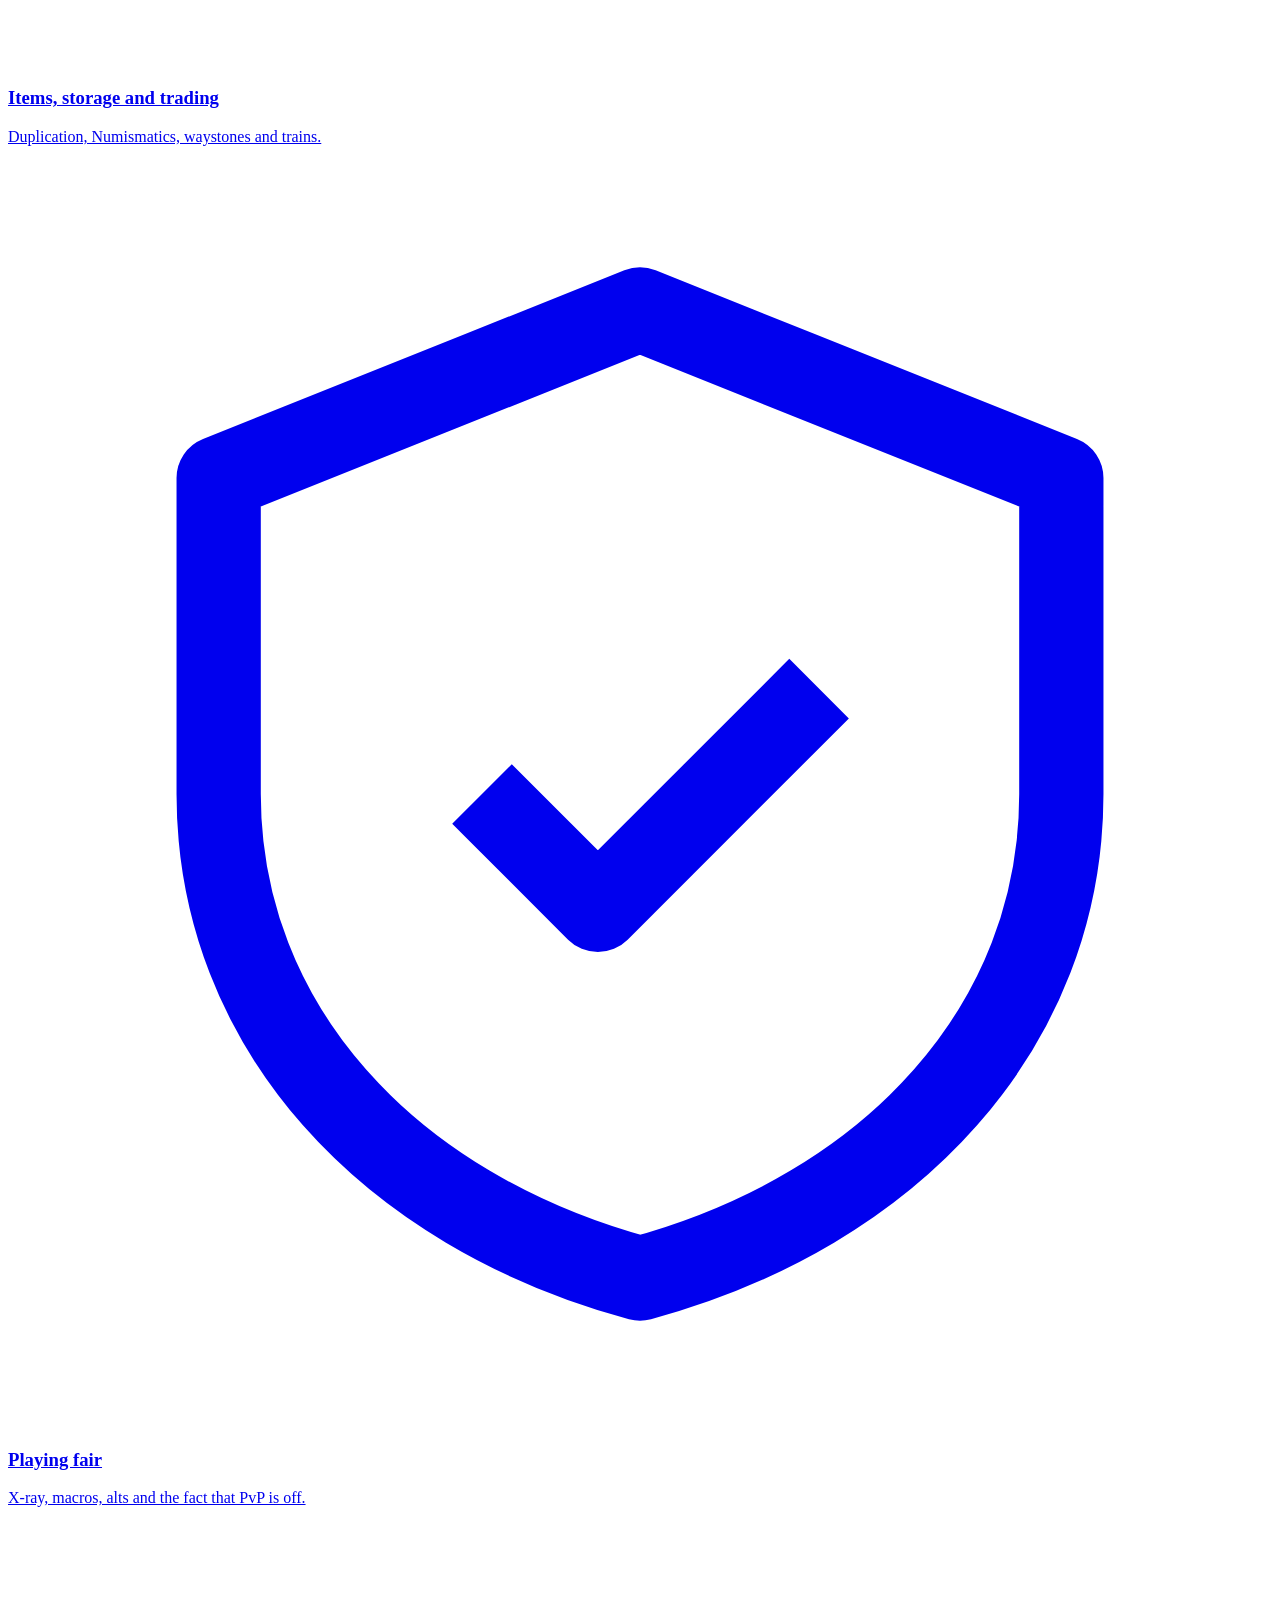
==== commit cabc062c: "Add a public roadmap page" ====
--- a/website/index.html
+++ b/website/index.html
@@ -71,6 +71,7 @@
         <a href="/#join" aria-current="page">Get started</a>
         <a href="/mods">The pack</a>
         <a href="/rules">Rules</a>
+        <a href="/roadmap">Roadmap</a>
         <a href="https://map.honeybeesmp.co.uk">Map</a>
       </nav>
       <a class="btn ghost small" href="https://discord.gg/TsBmAGPtMG">Discord</a>
@@ -239,10 +240,12 @@
         <a href="https://map.honeybeesmp.co.uk">Map</a>
         <a href="https://discord.gg/TsBmAGPtMG">Discord</a>
         <a href="/rules">Server rules</a>
+        <a href="/roadmap">Roadmap</a>
         <a href="/privacy">Privacy</a>
         <a href="/cookies">Cookies</a>
         <a href="mailto:admin@honeybeesmp.co.uk">Contact</a>
       </span>
+    </div>
 
     <div class="wrap">
       <p class="disclaimer">
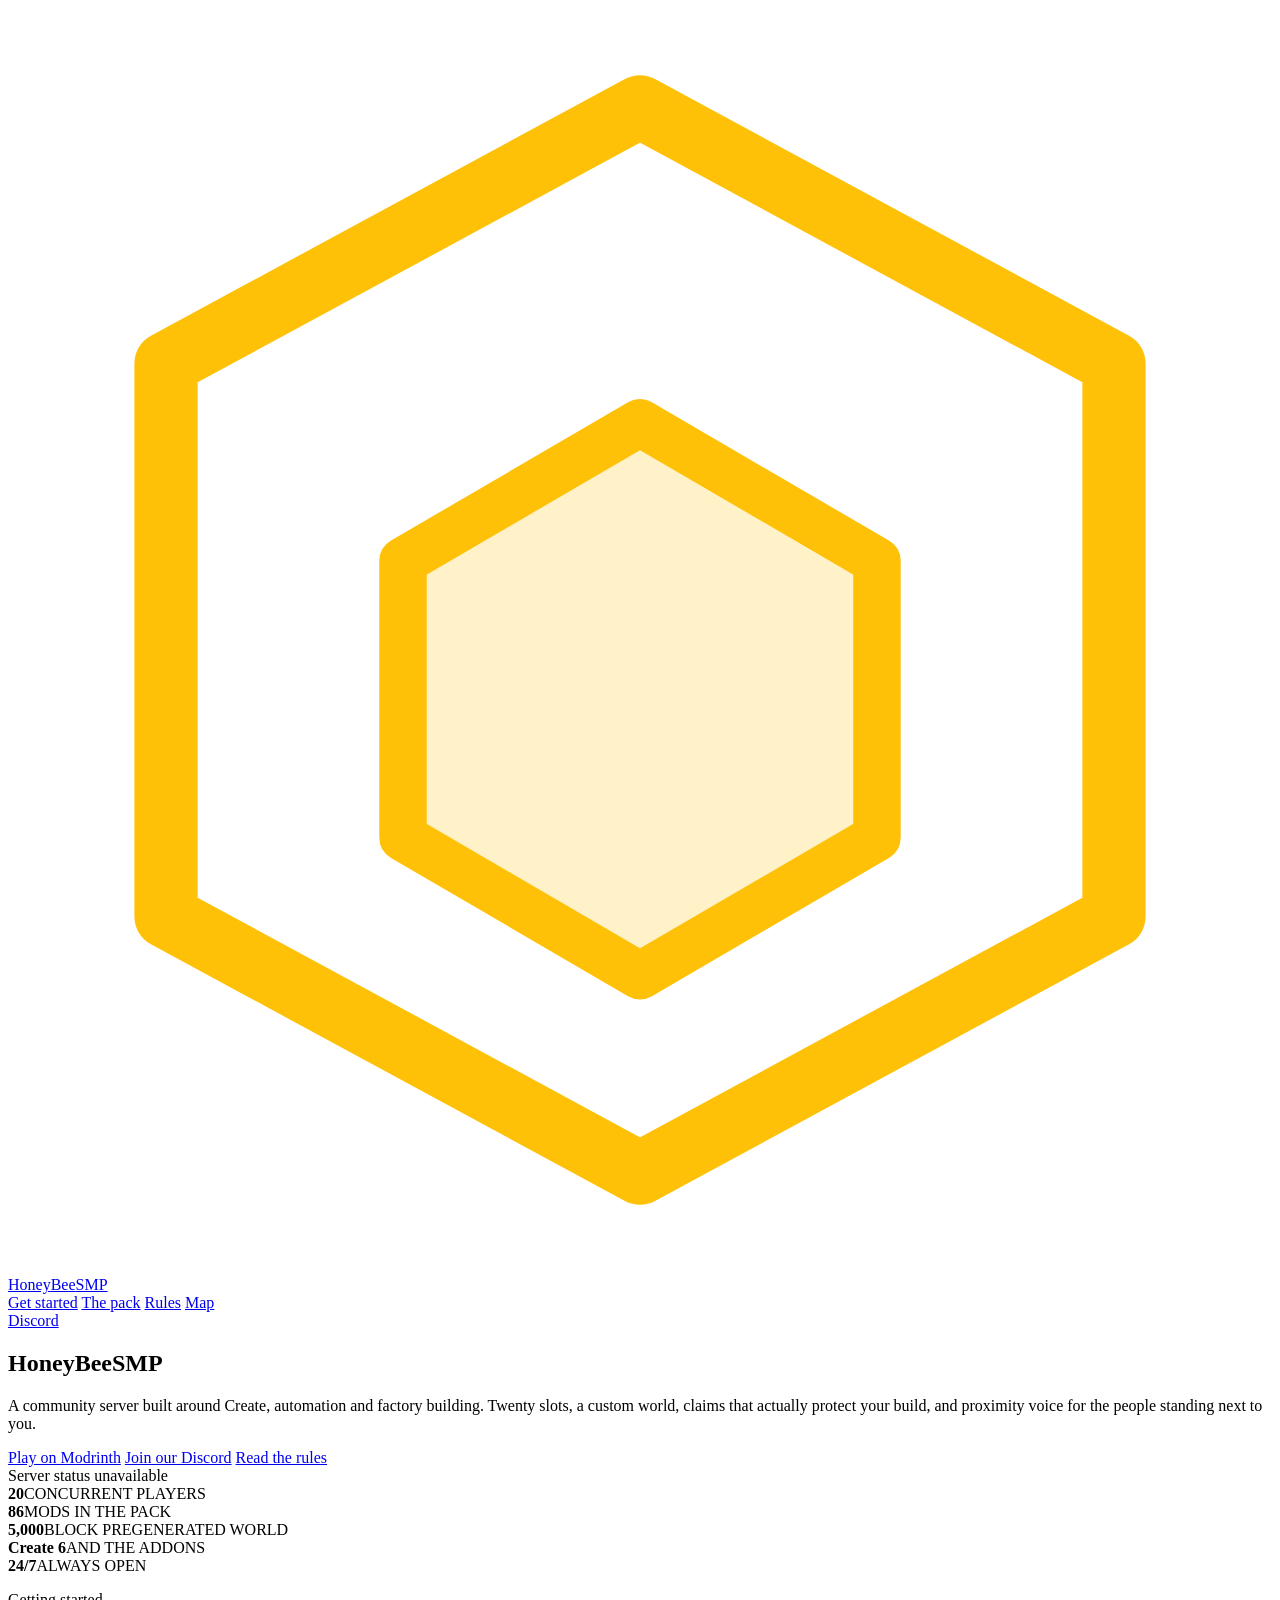
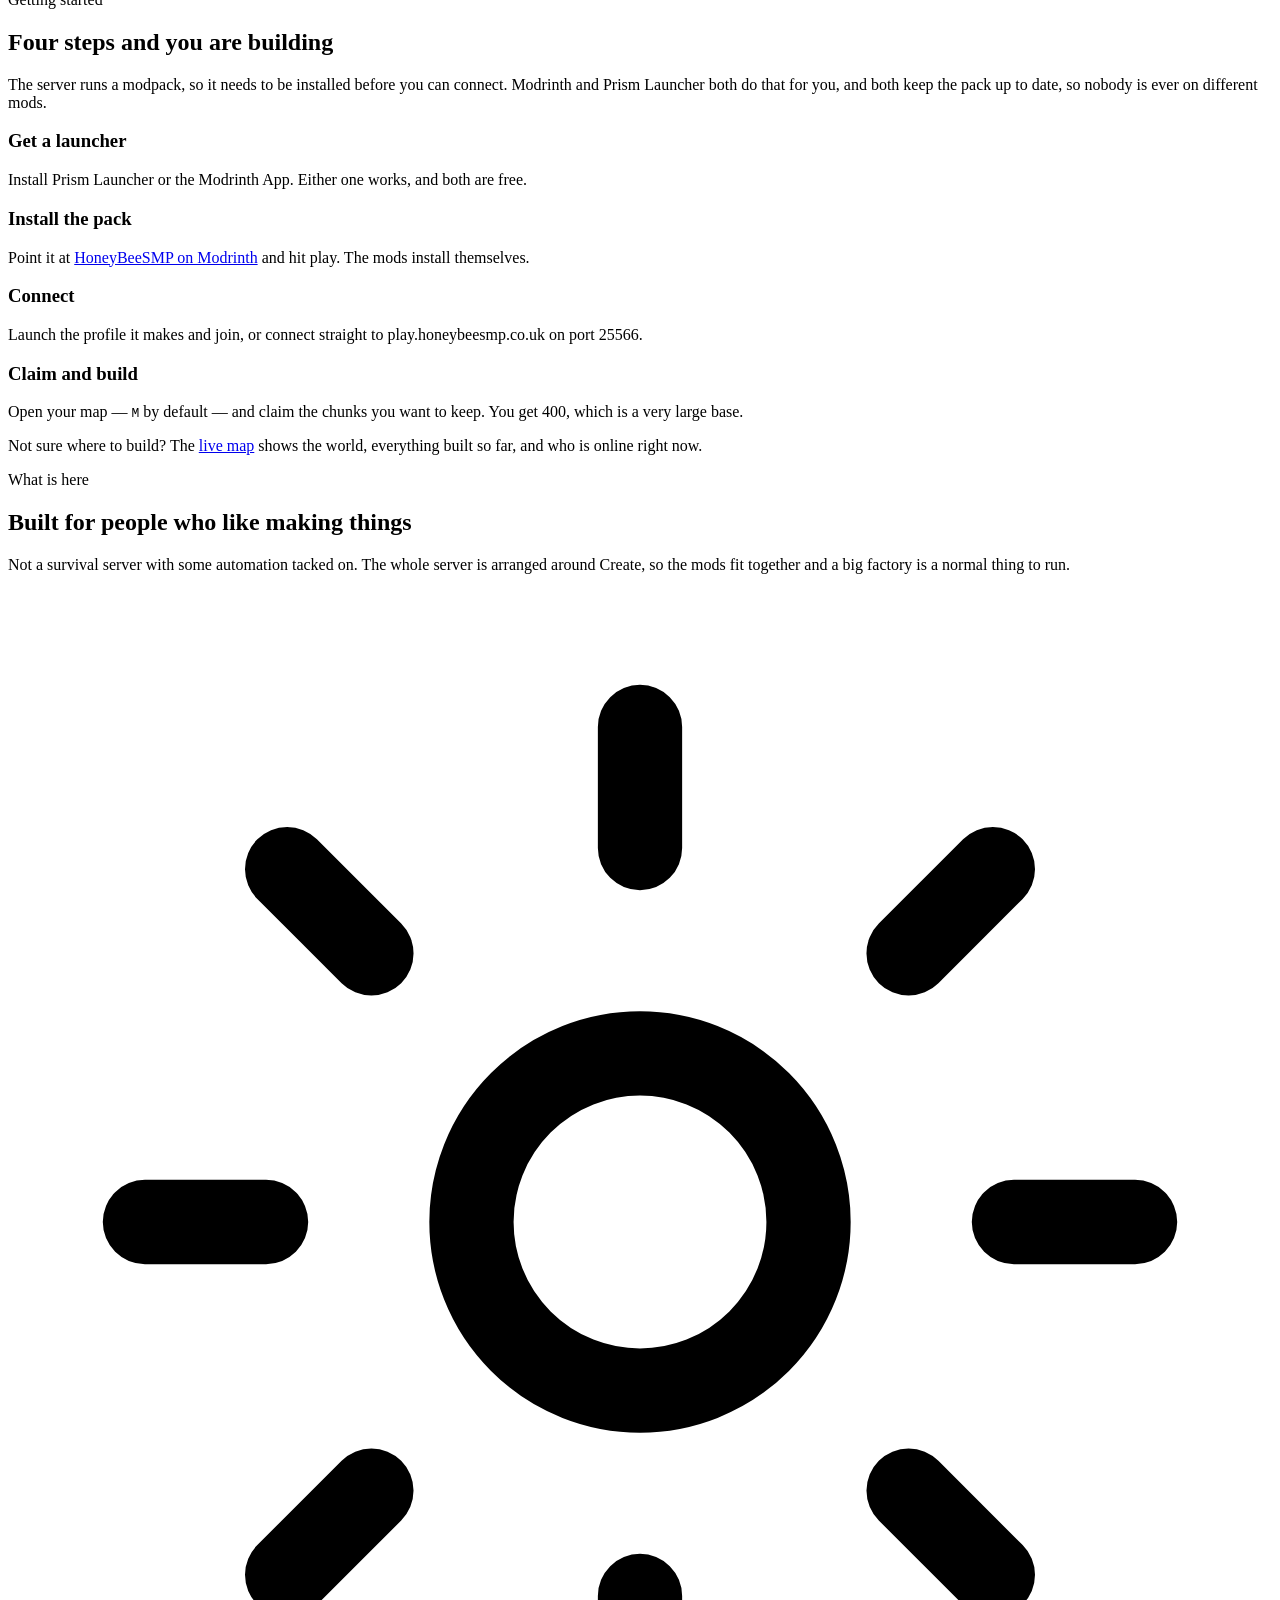
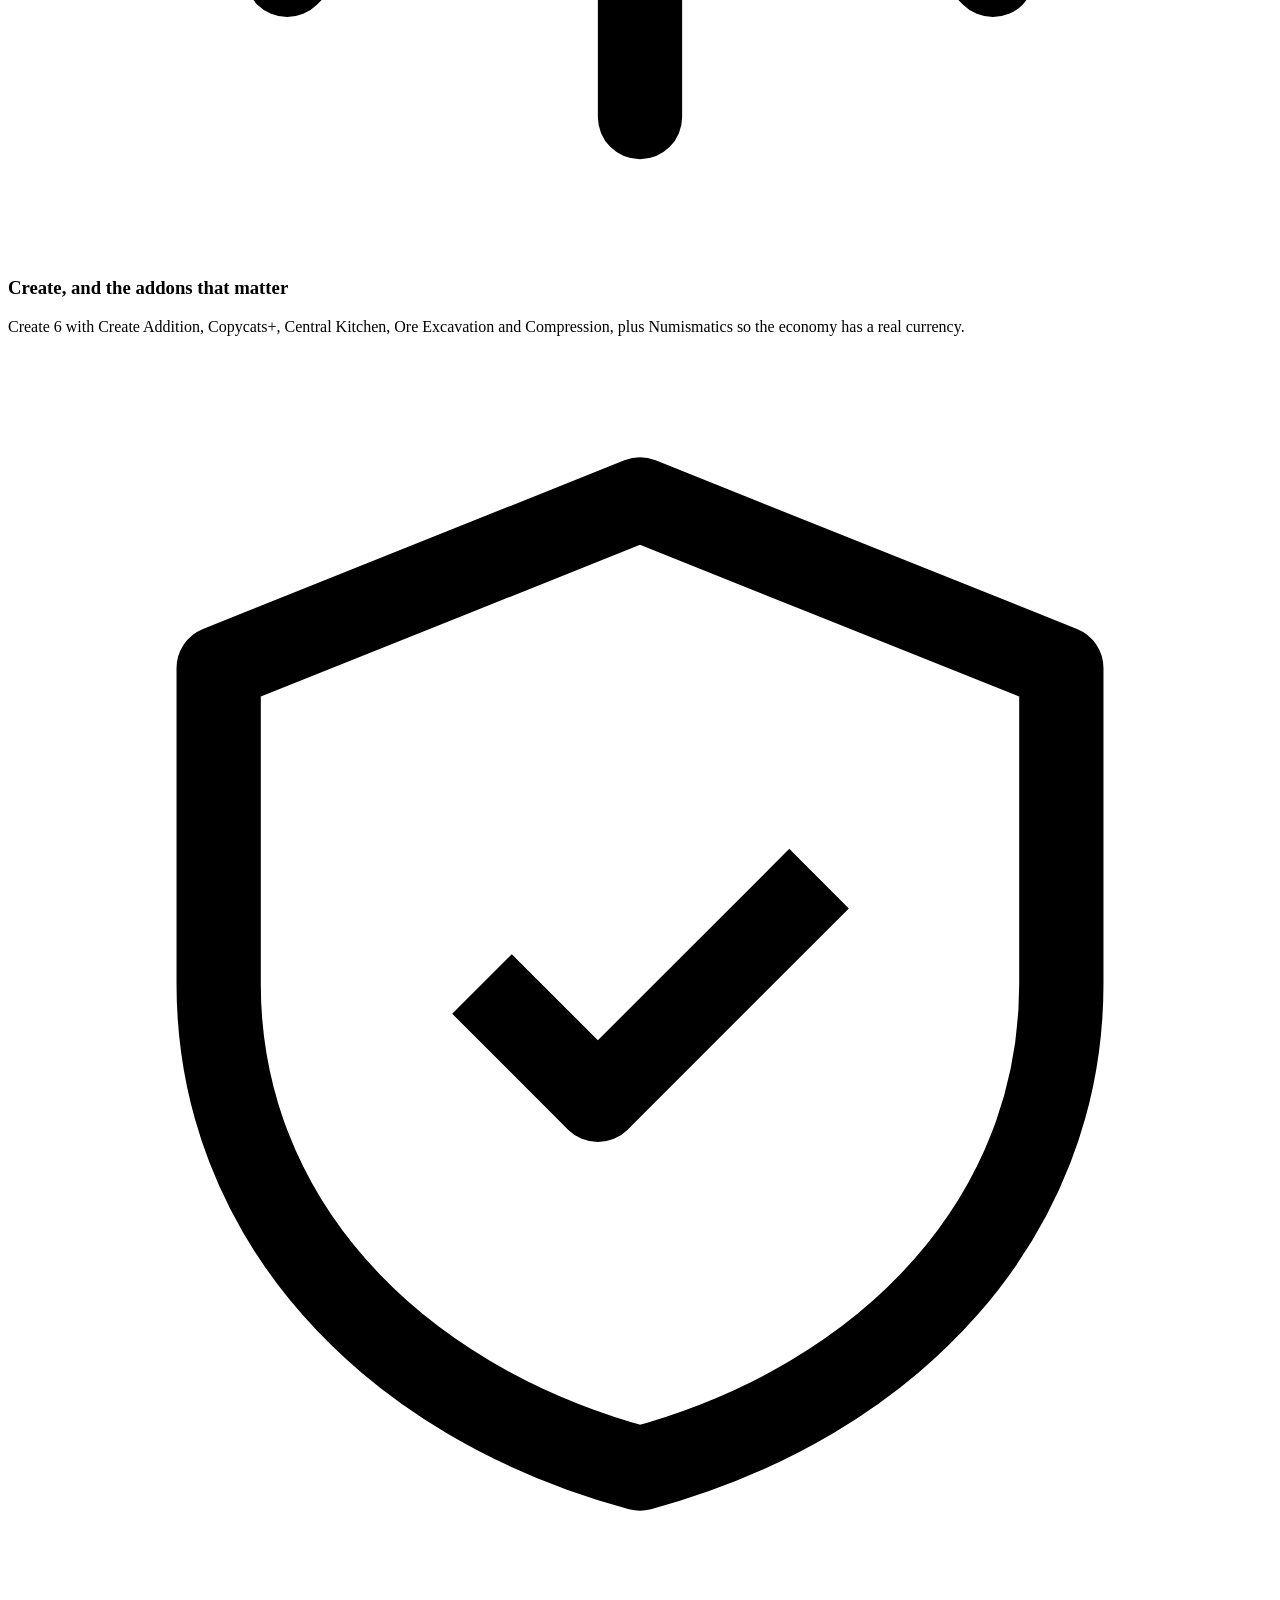
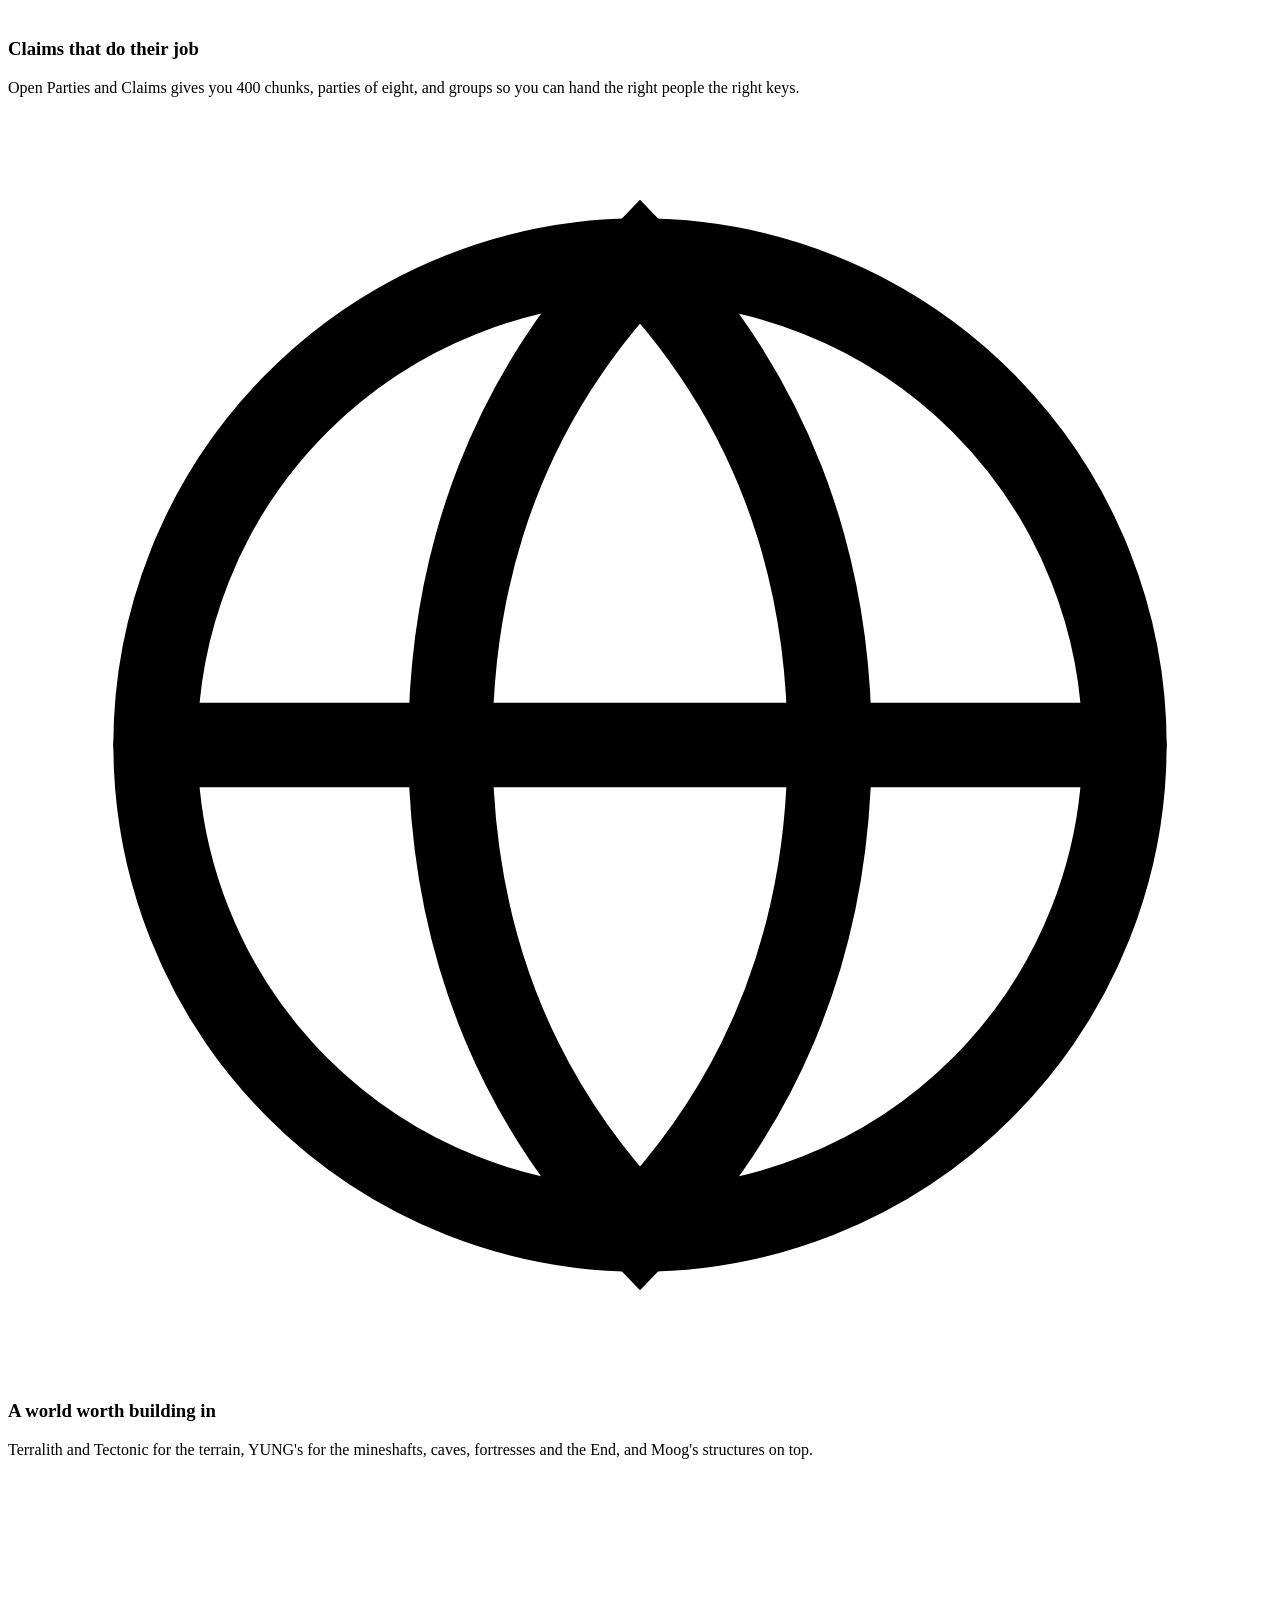
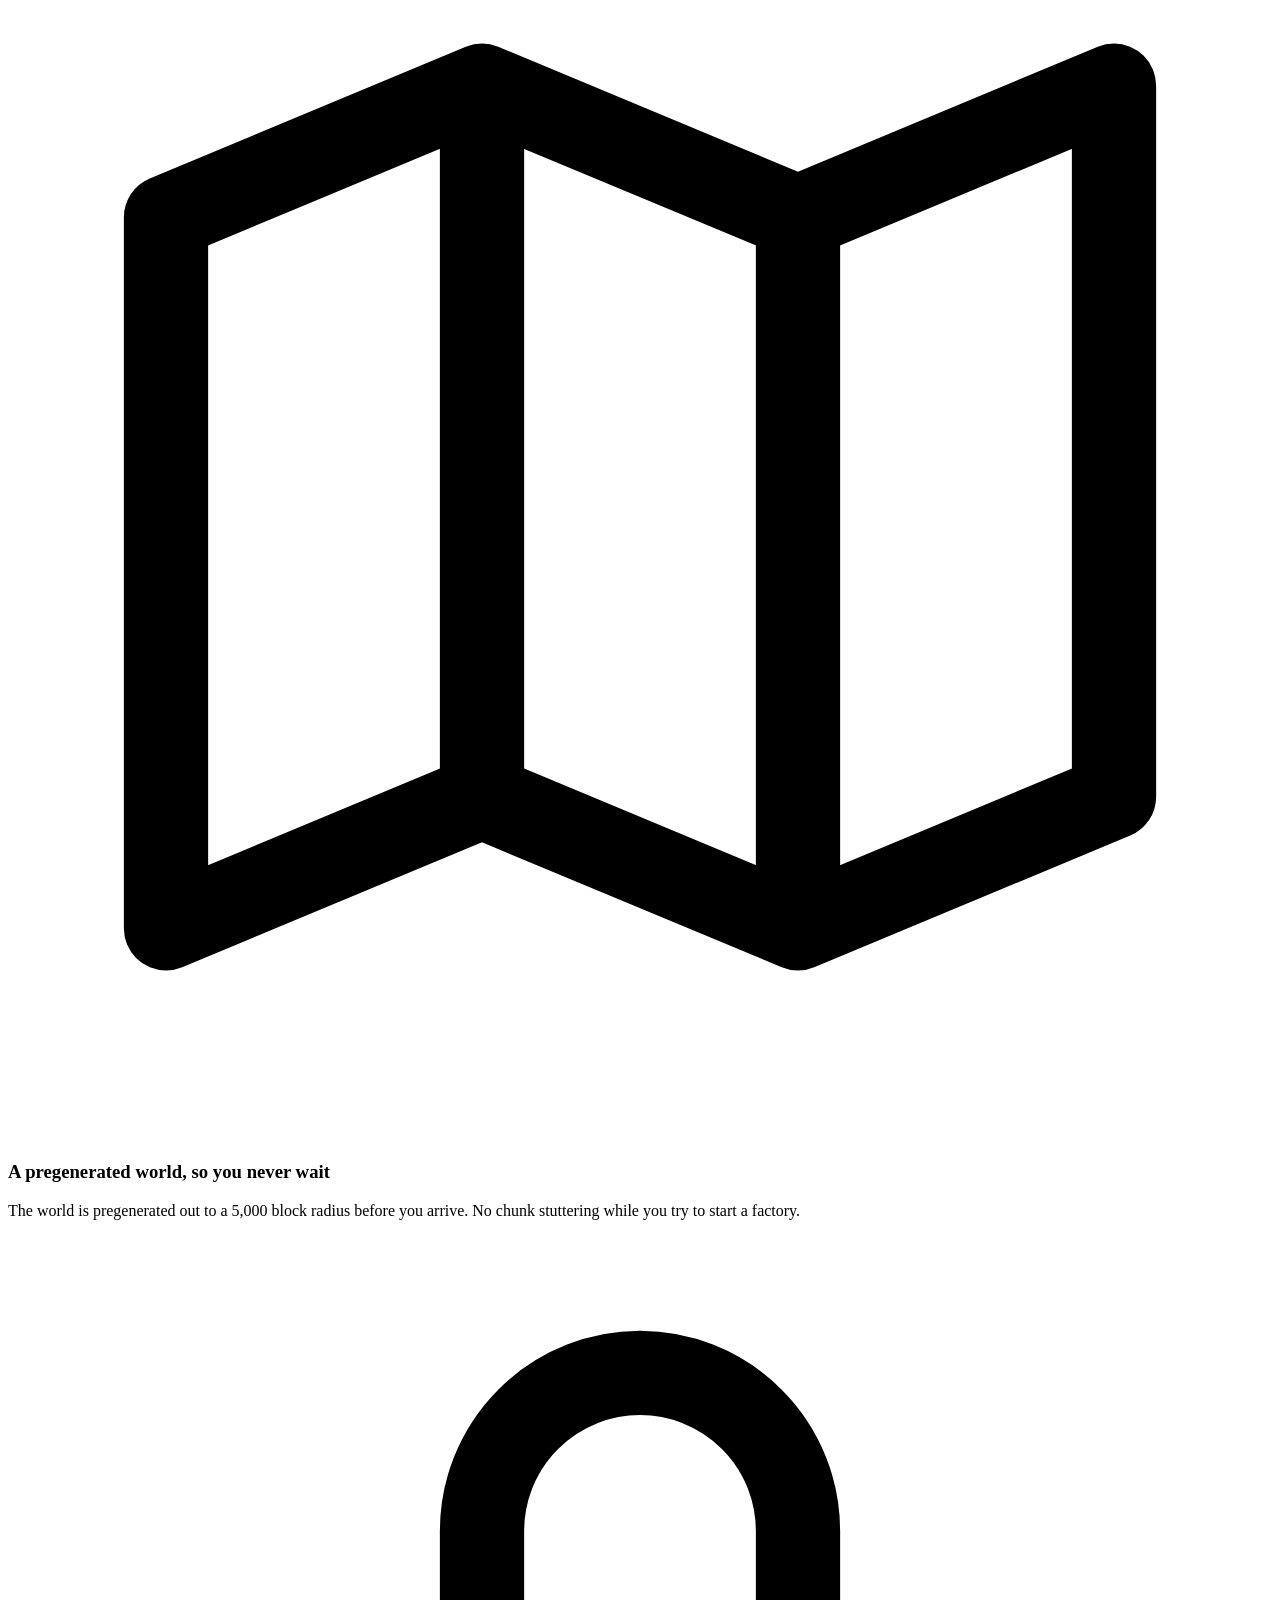
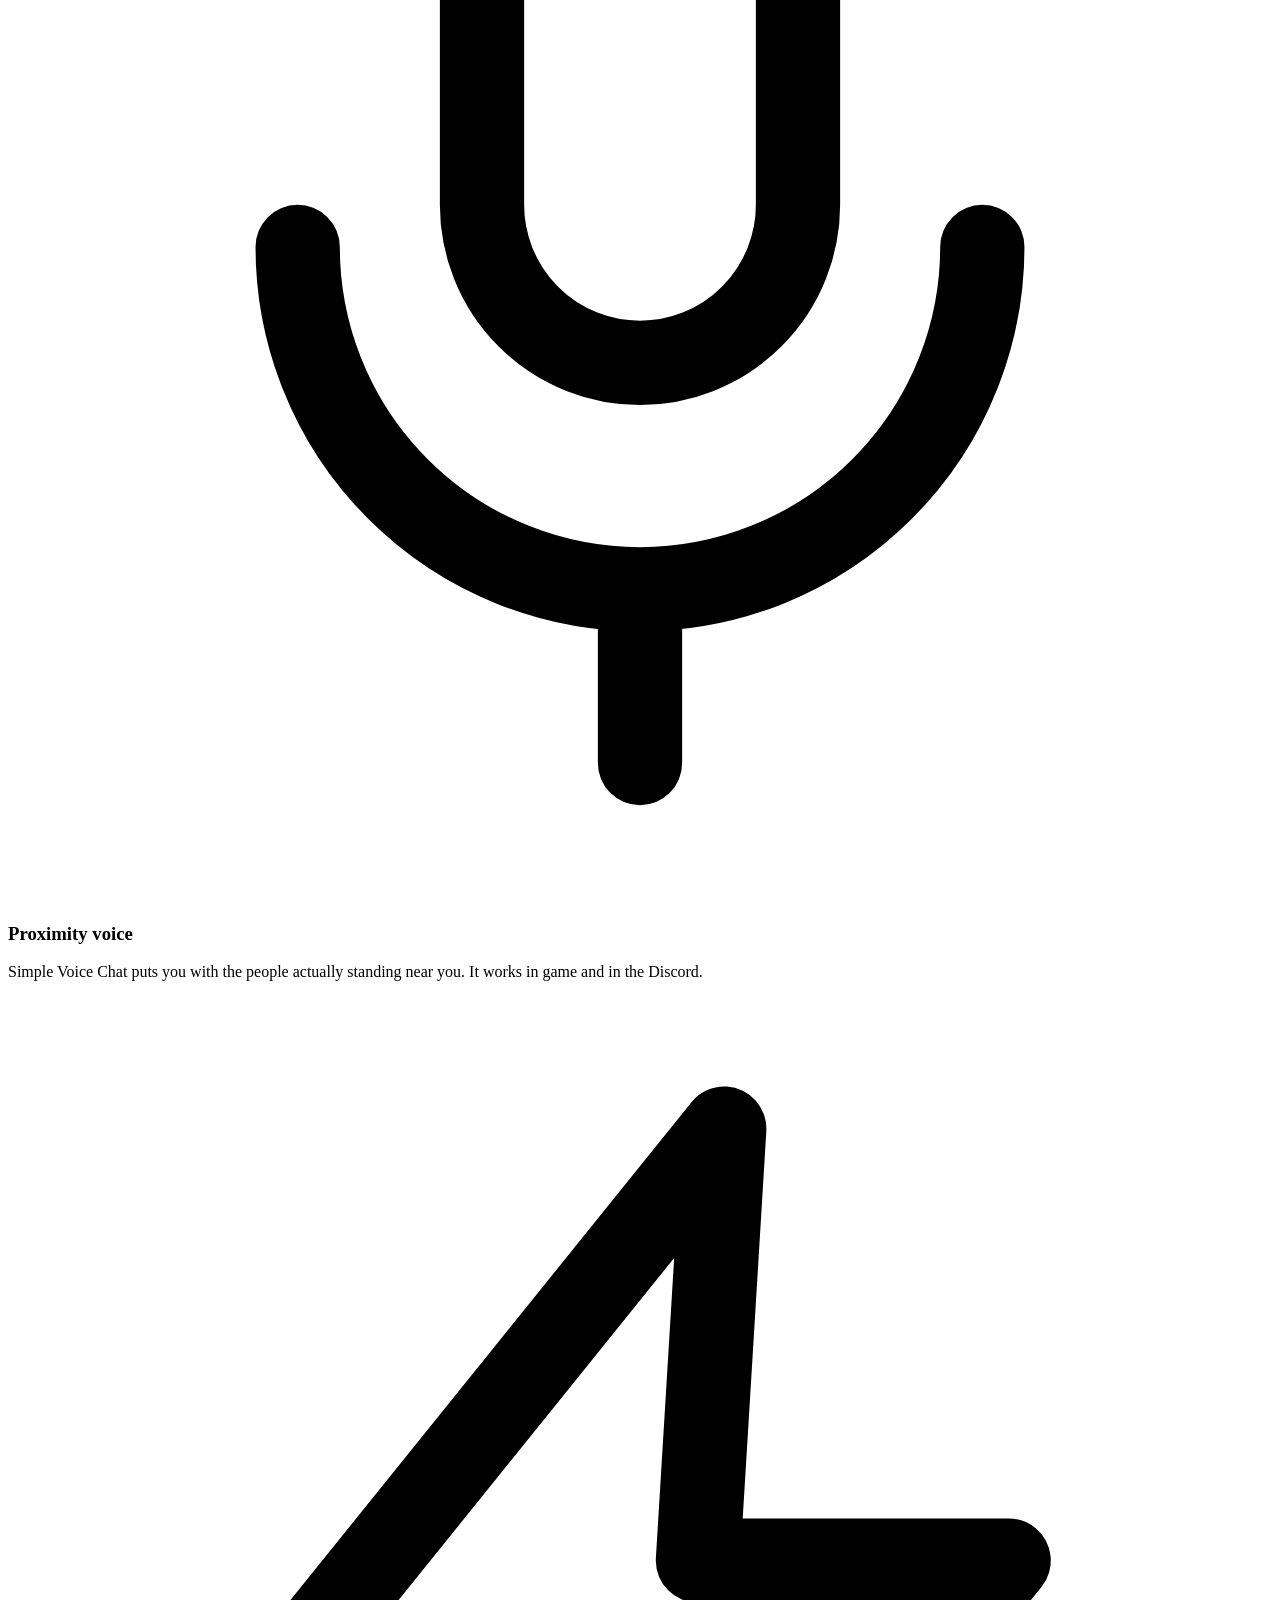
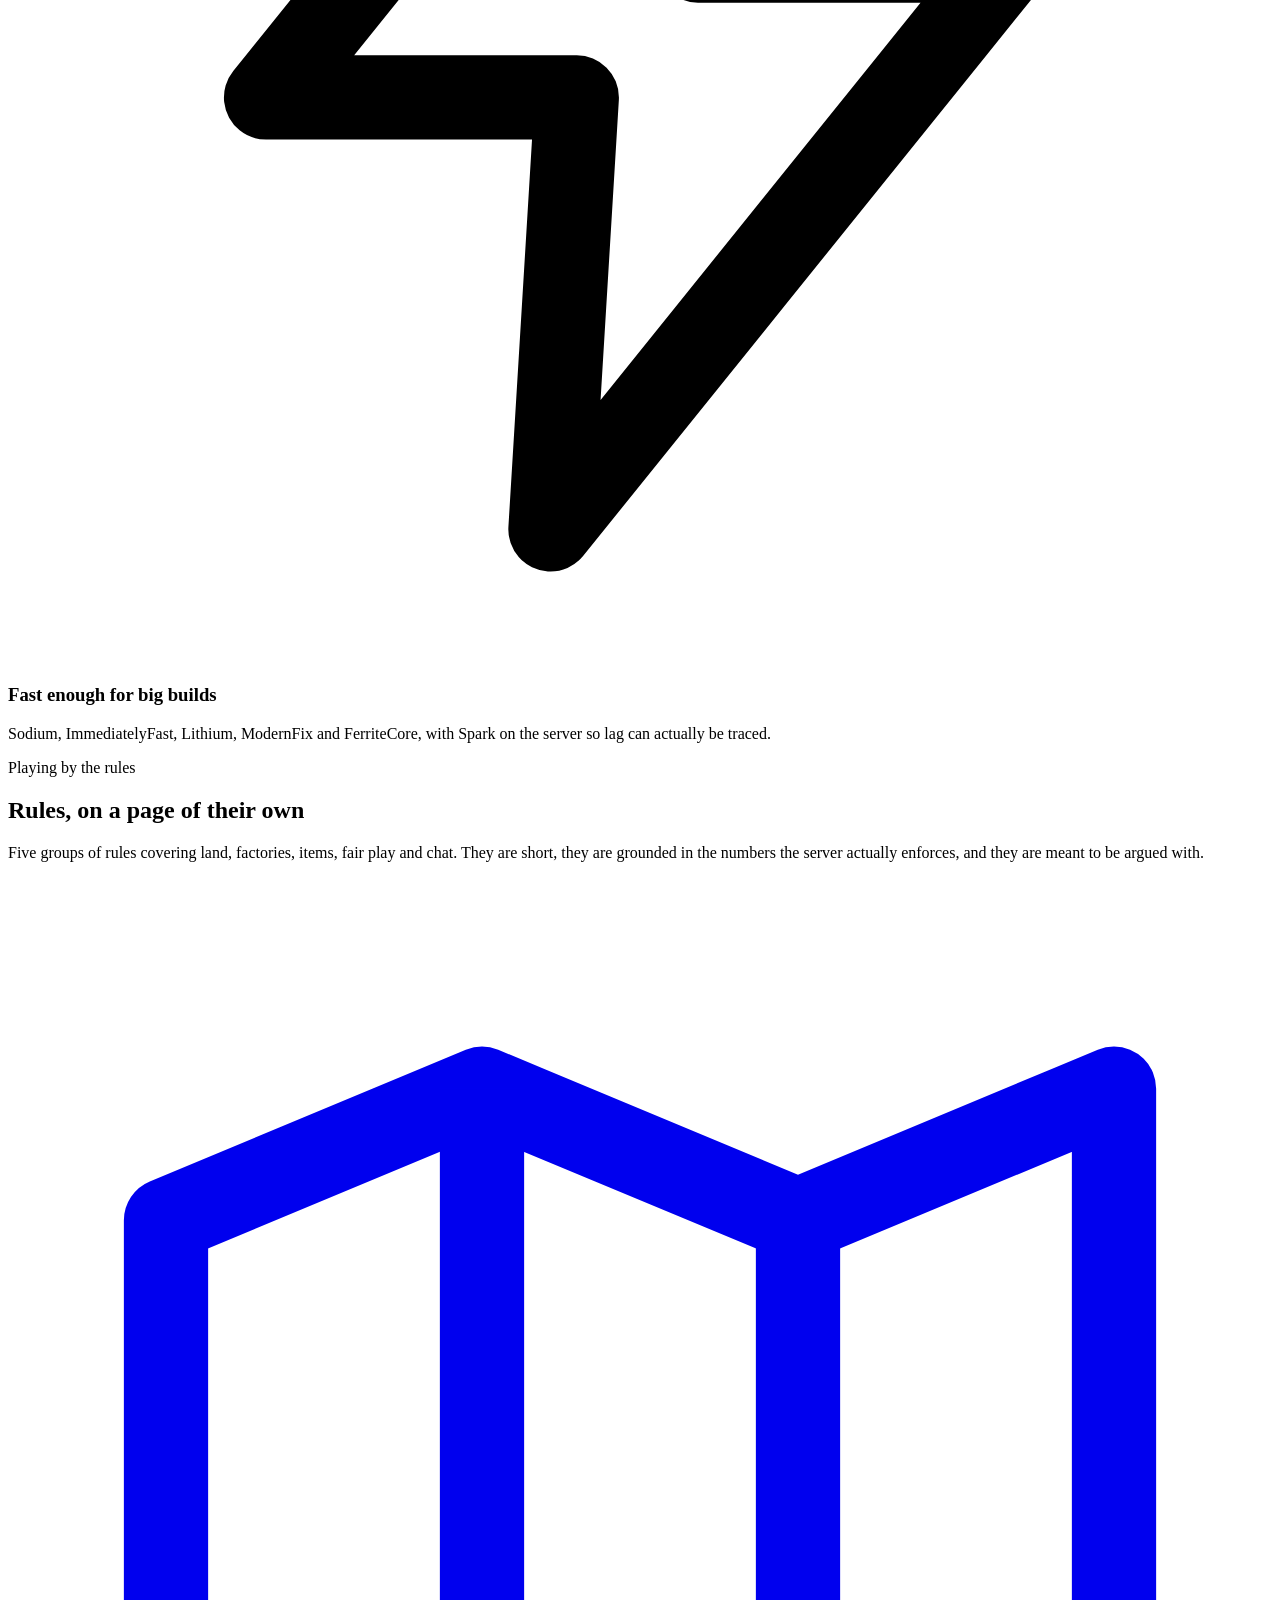
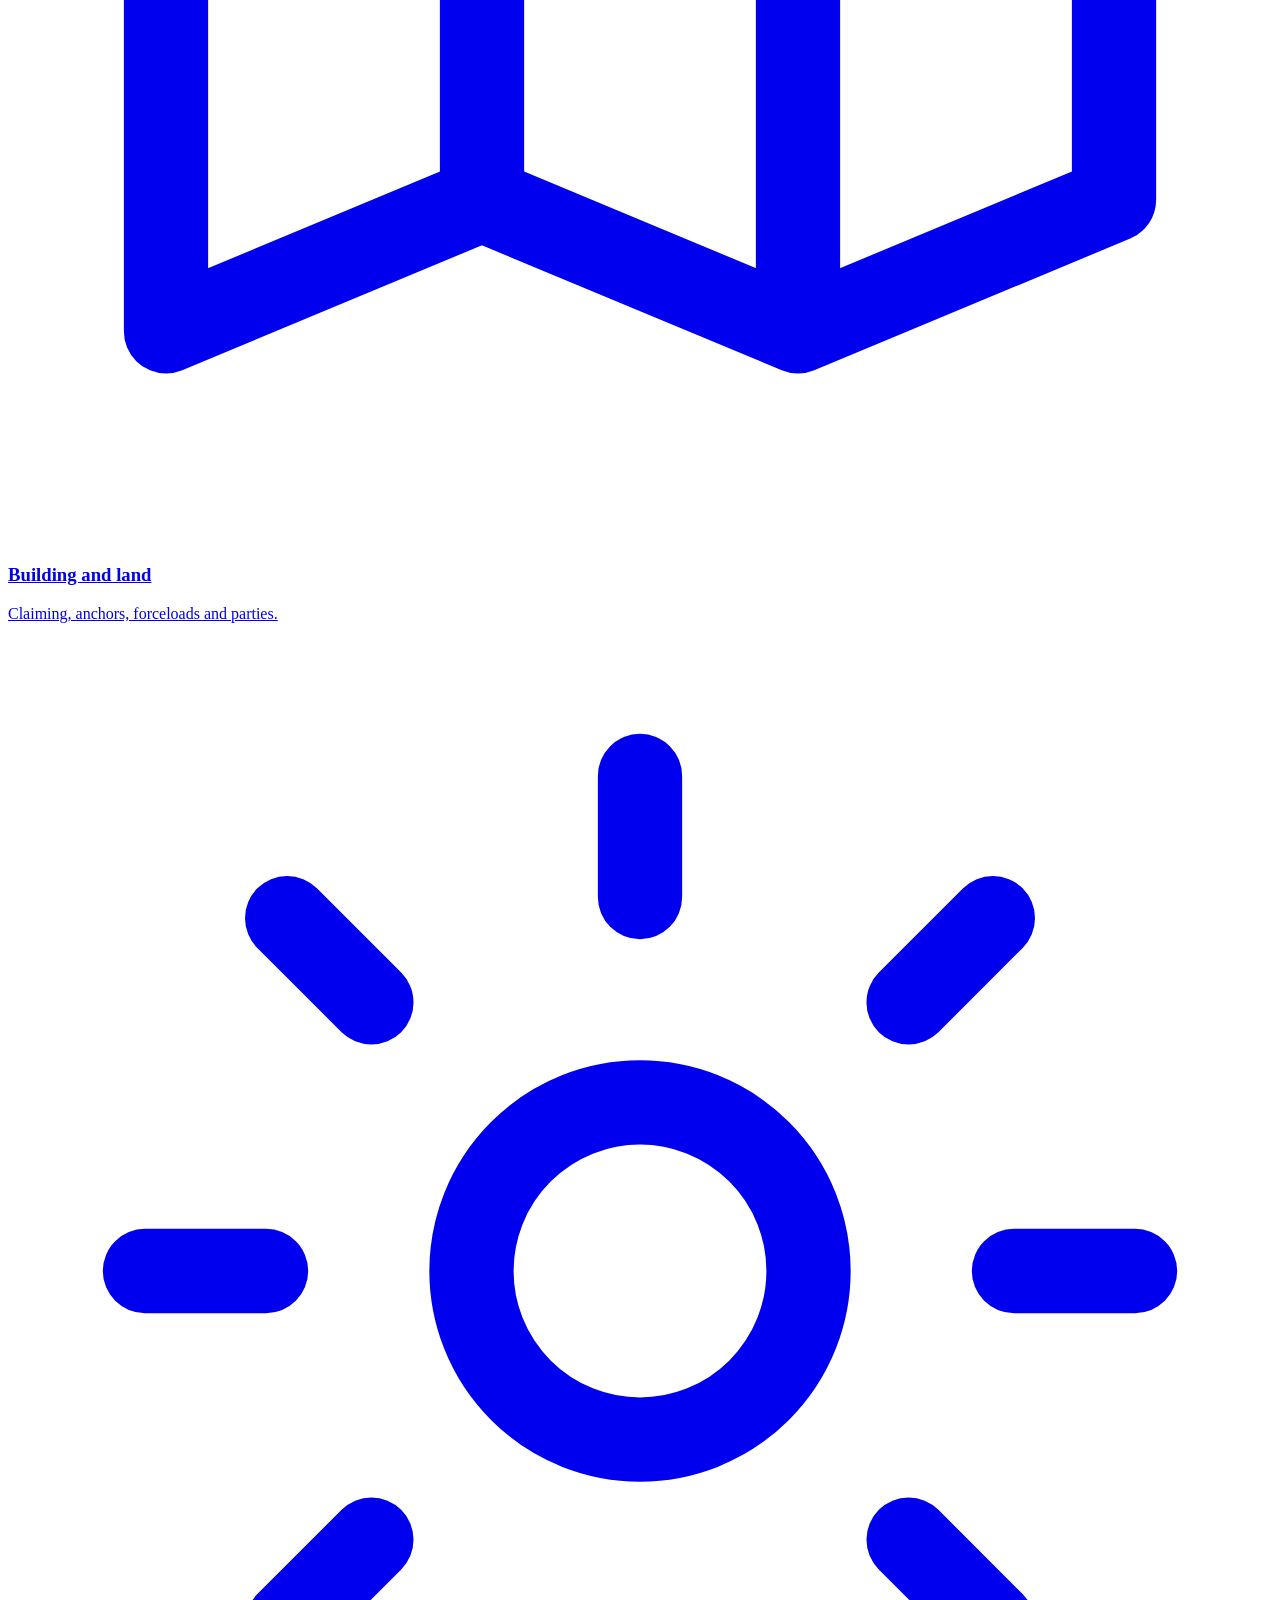
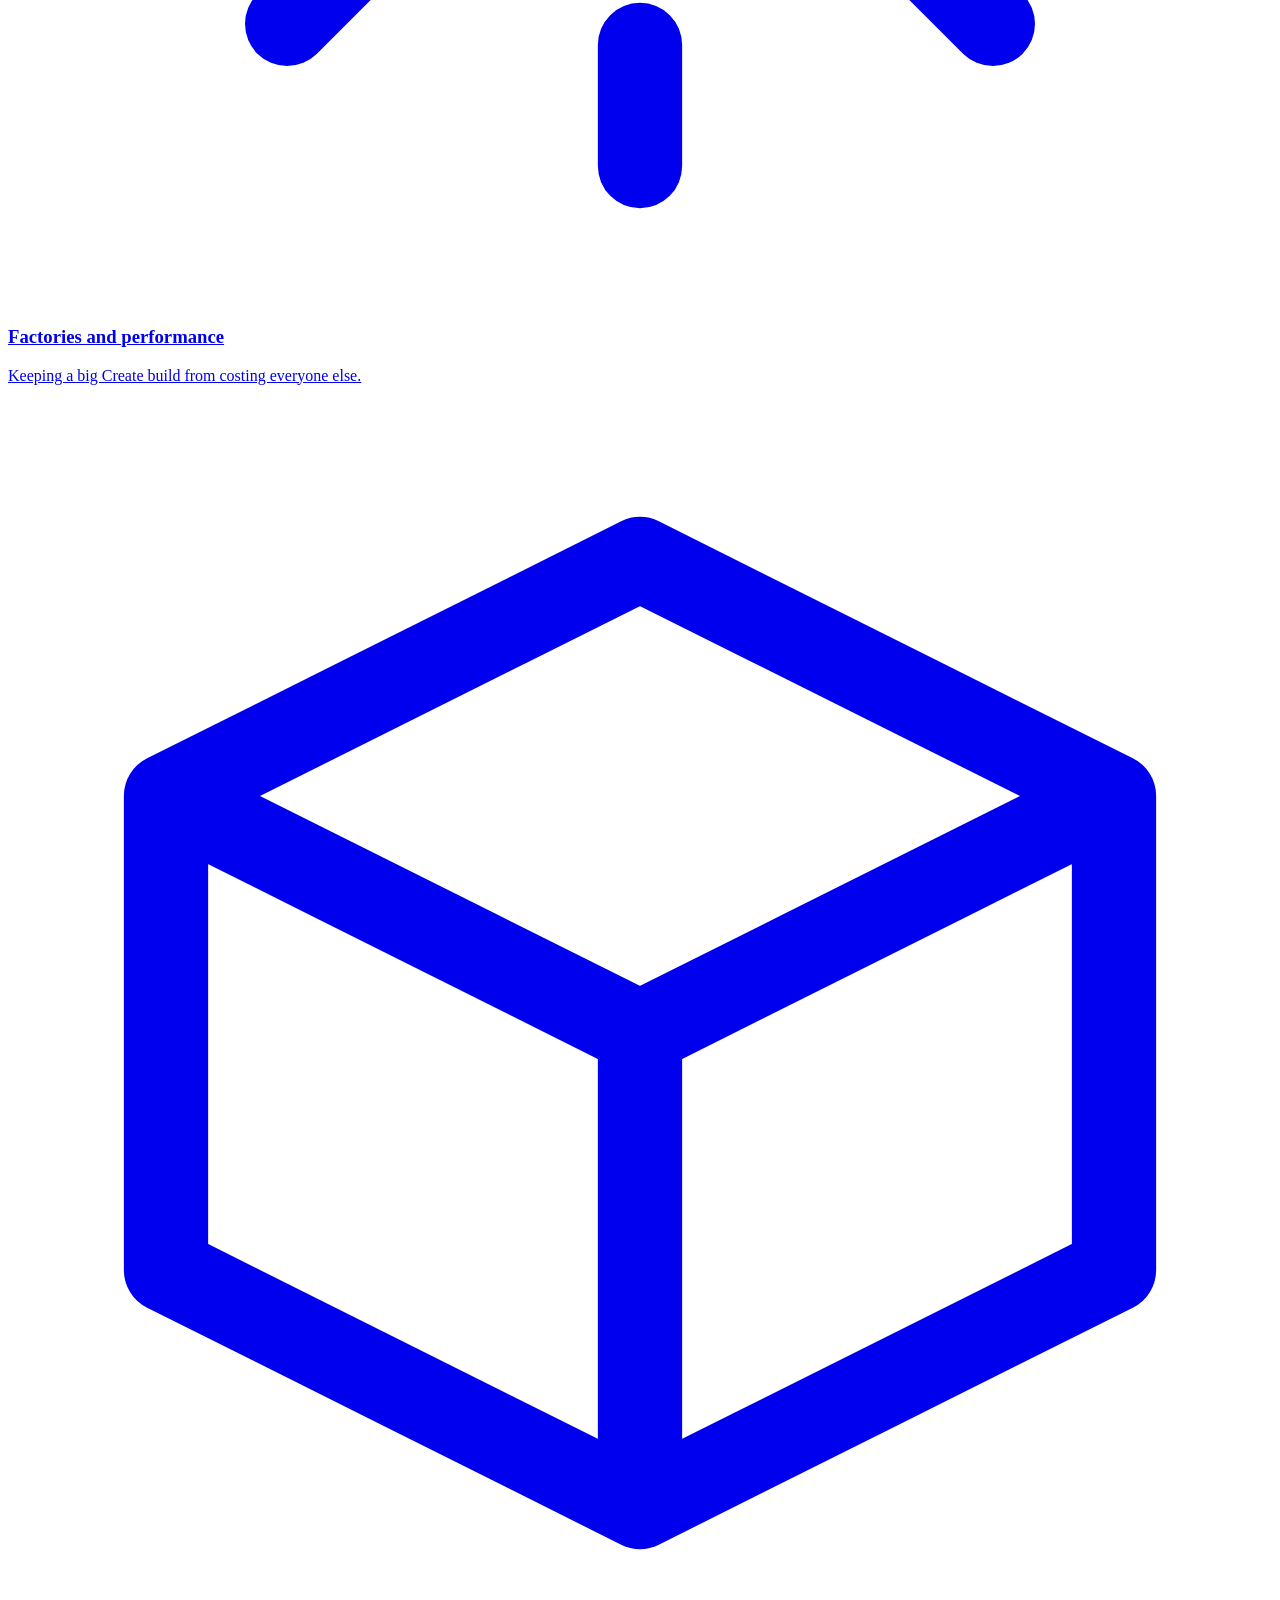
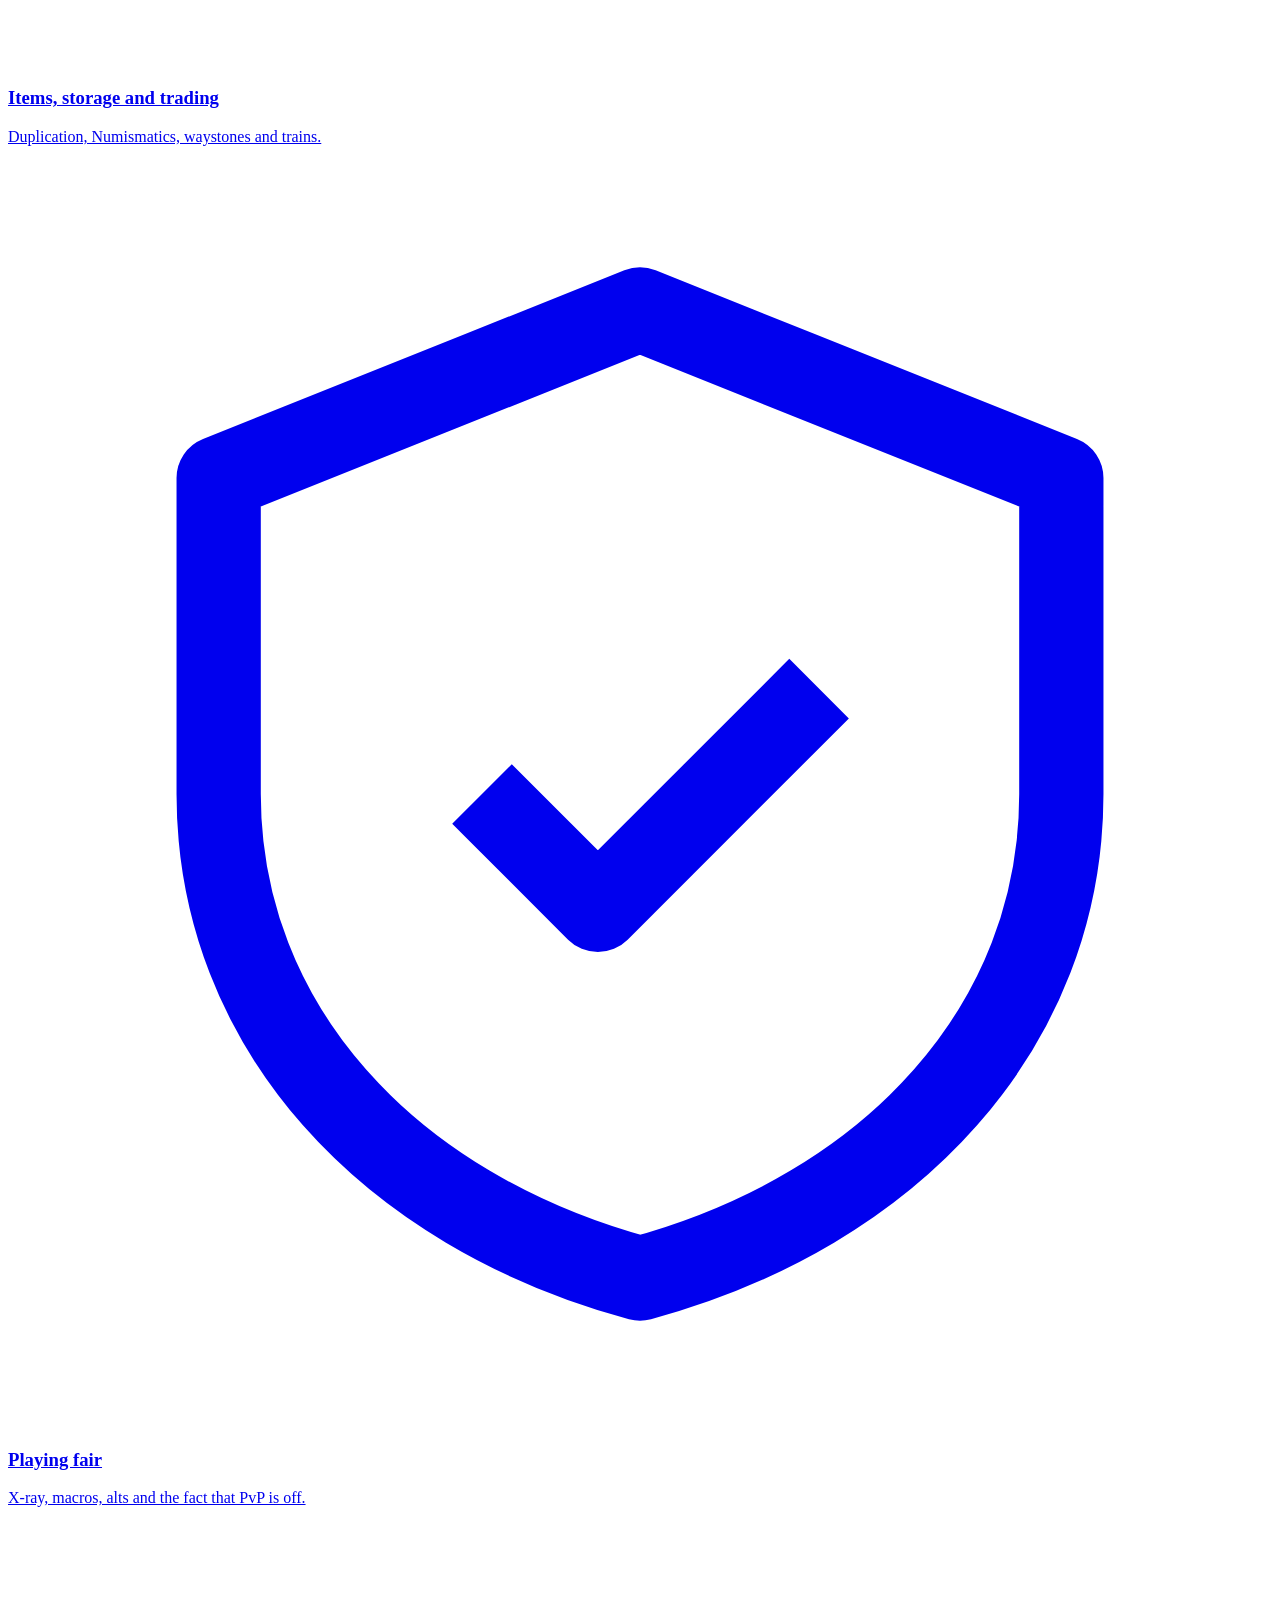
==== commit 1cc23c77: "Remove the roadmap page" ====
--- a/website/index.html
+++ b/website/index.html
@@ -71,7 +71,6 @@
         <a href="/#join" aria-current="page">Get started</a>
         <a href="/mods">The pack</a>
         <a href="/rules">Rules</a>
-        <a href="/roadmap">Roadmap</a>
         <a href="https://map.honeybeesmp.co.uk">Map</a>
       </nav>
       <a class="btn ghost small" href="https://discord.gg/TsBmAGPtMG">Discord</a>
@@ -240,7 +239,6 @@
         <a href="https://map.honeybeesmp.co.uk">Map</a>
         <a href="https://discord.gg/TsBmAGPtMG">Discord</a>
         <a href="/rules">Server rules</a>
-        <a href="/roadmap">Roadmap</a>
         <a href="/privacy">Privacy</a>
         <a href="/cookies">Cookies</a>
         <a href="mailto:admin@honeybeesmp.co.uk">Contact</a>
